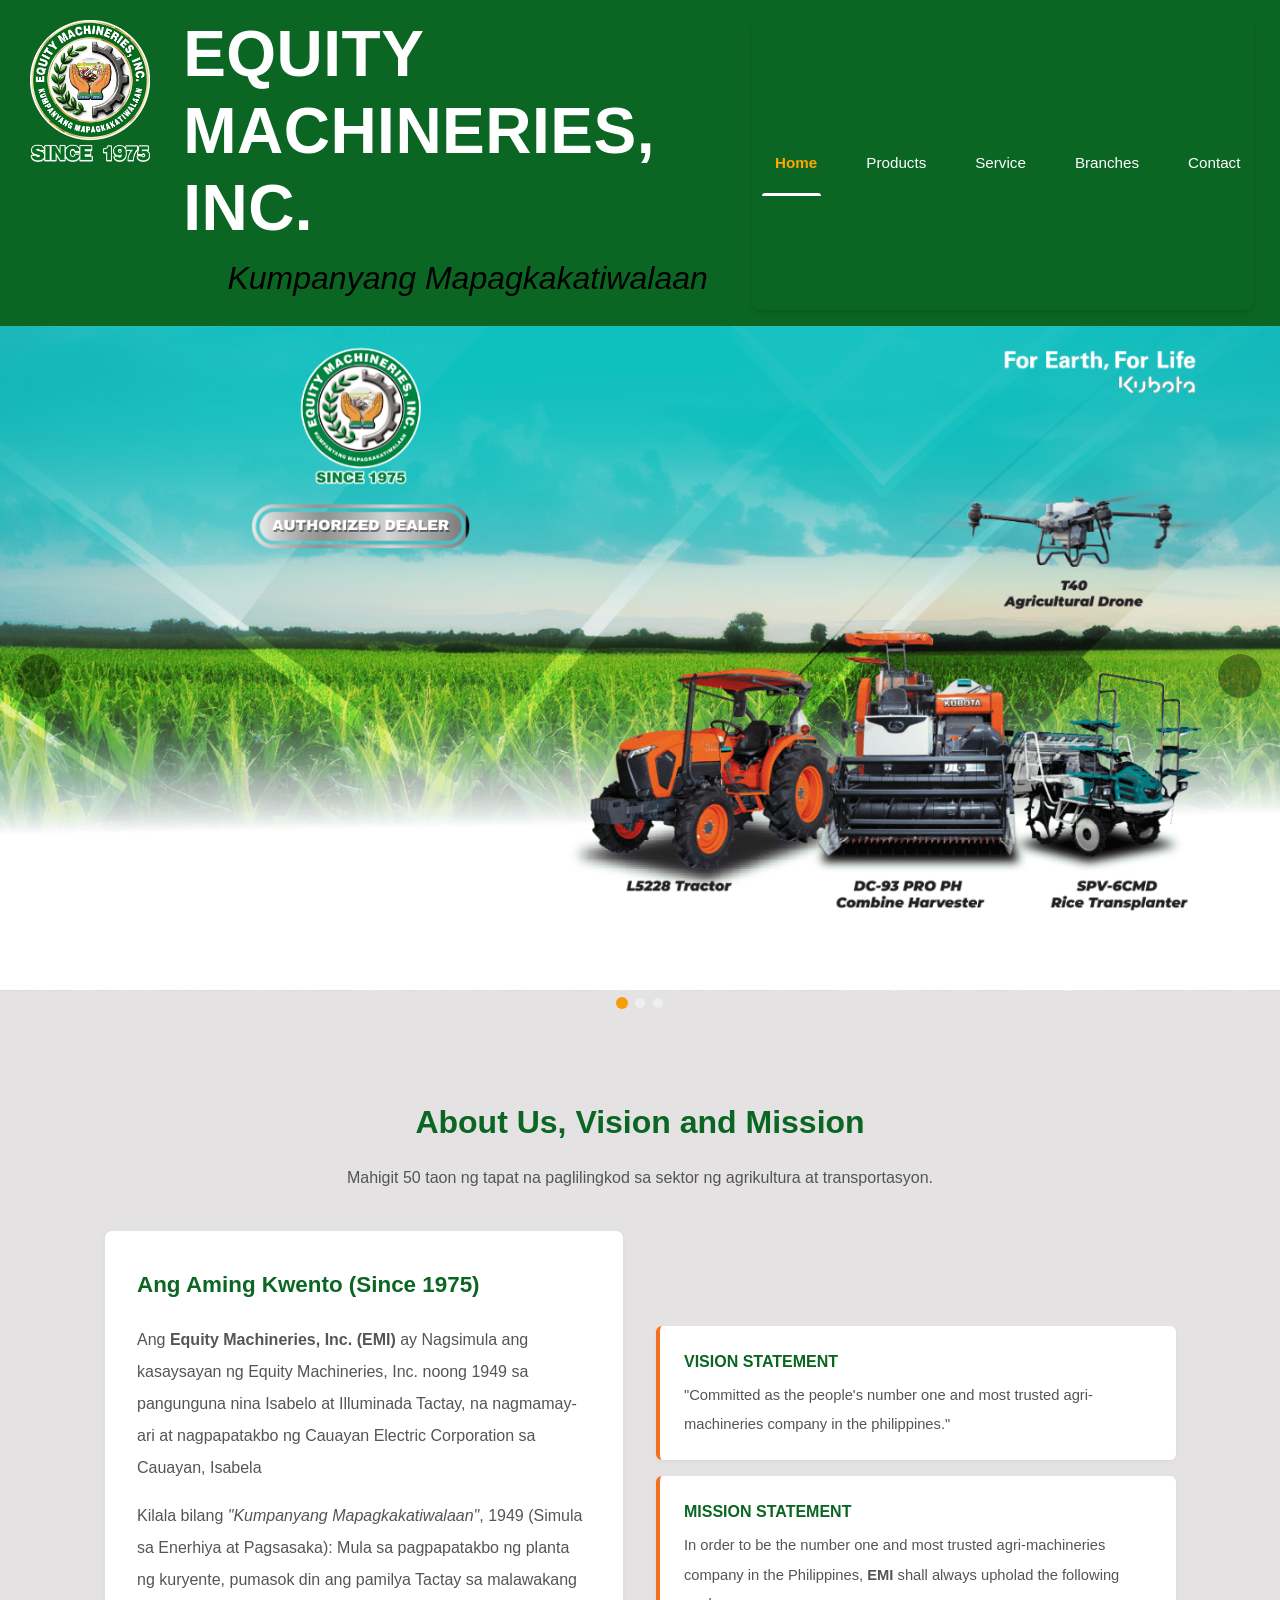
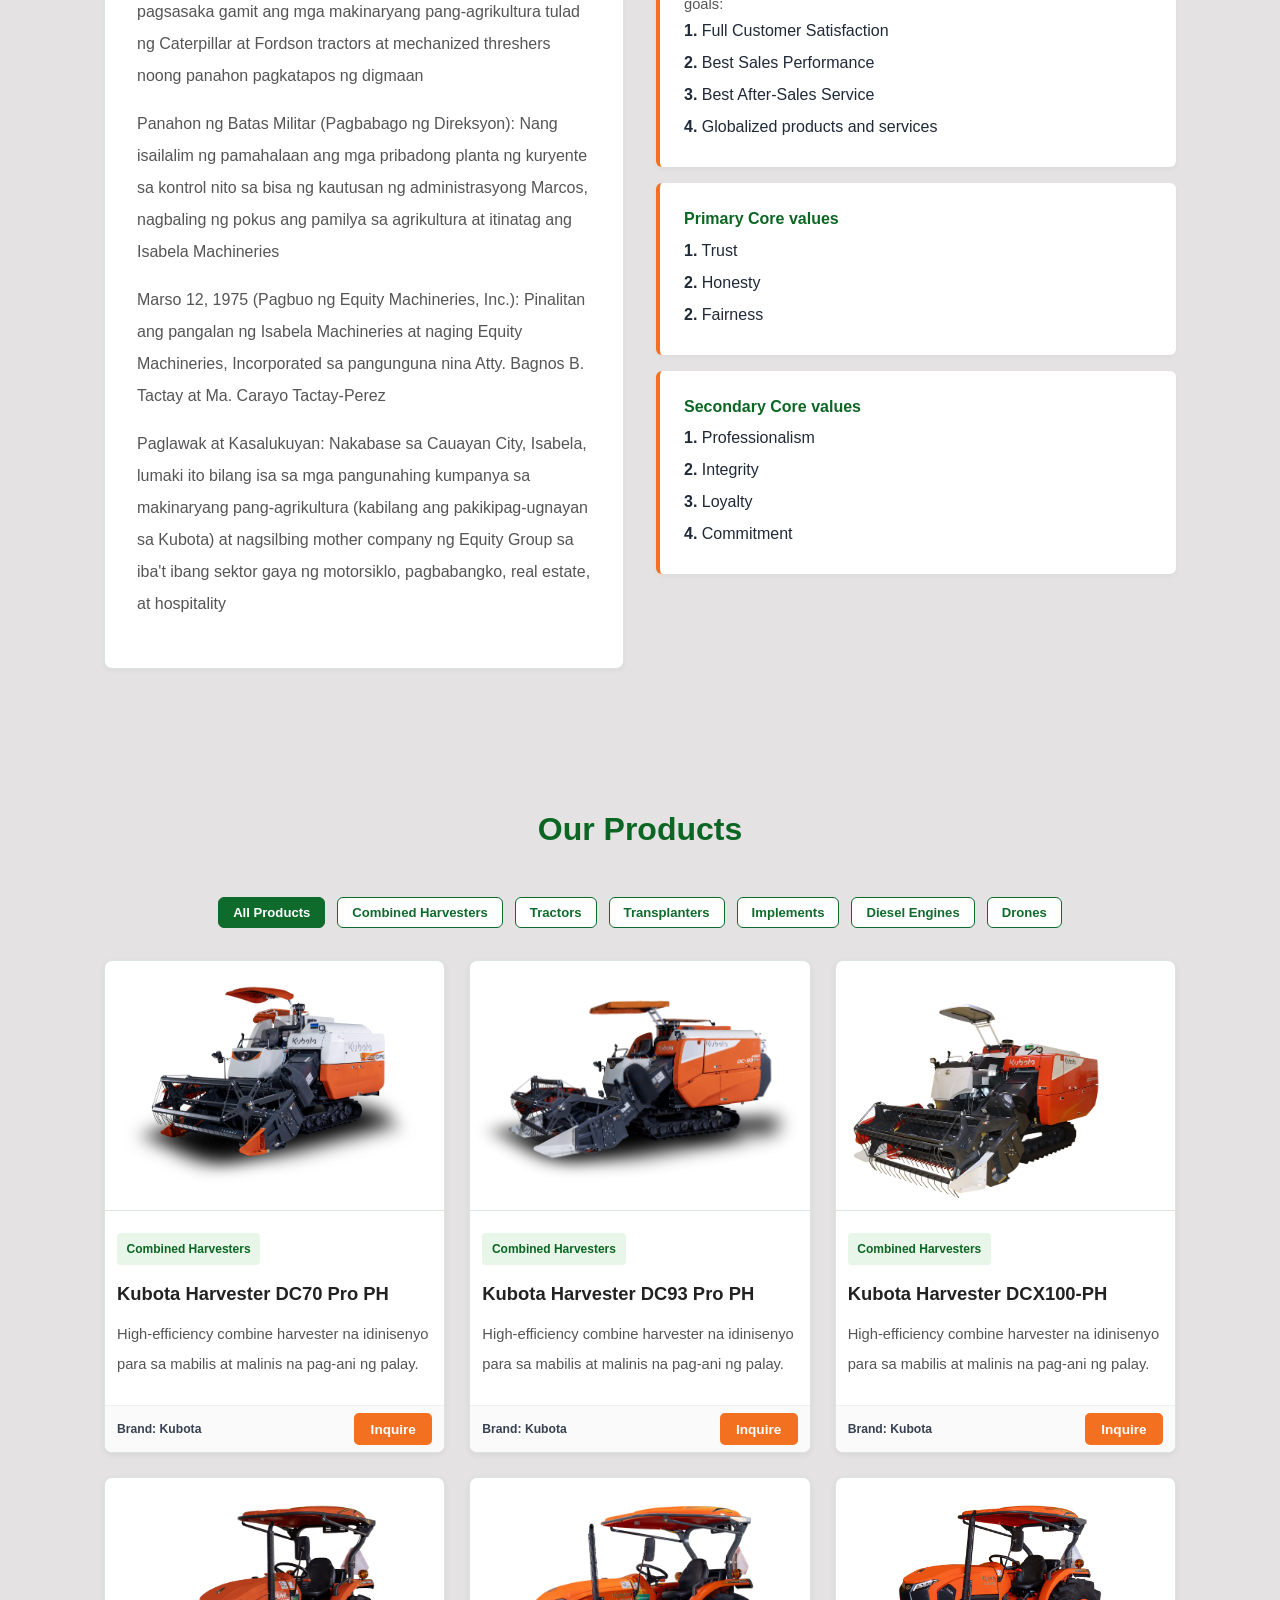
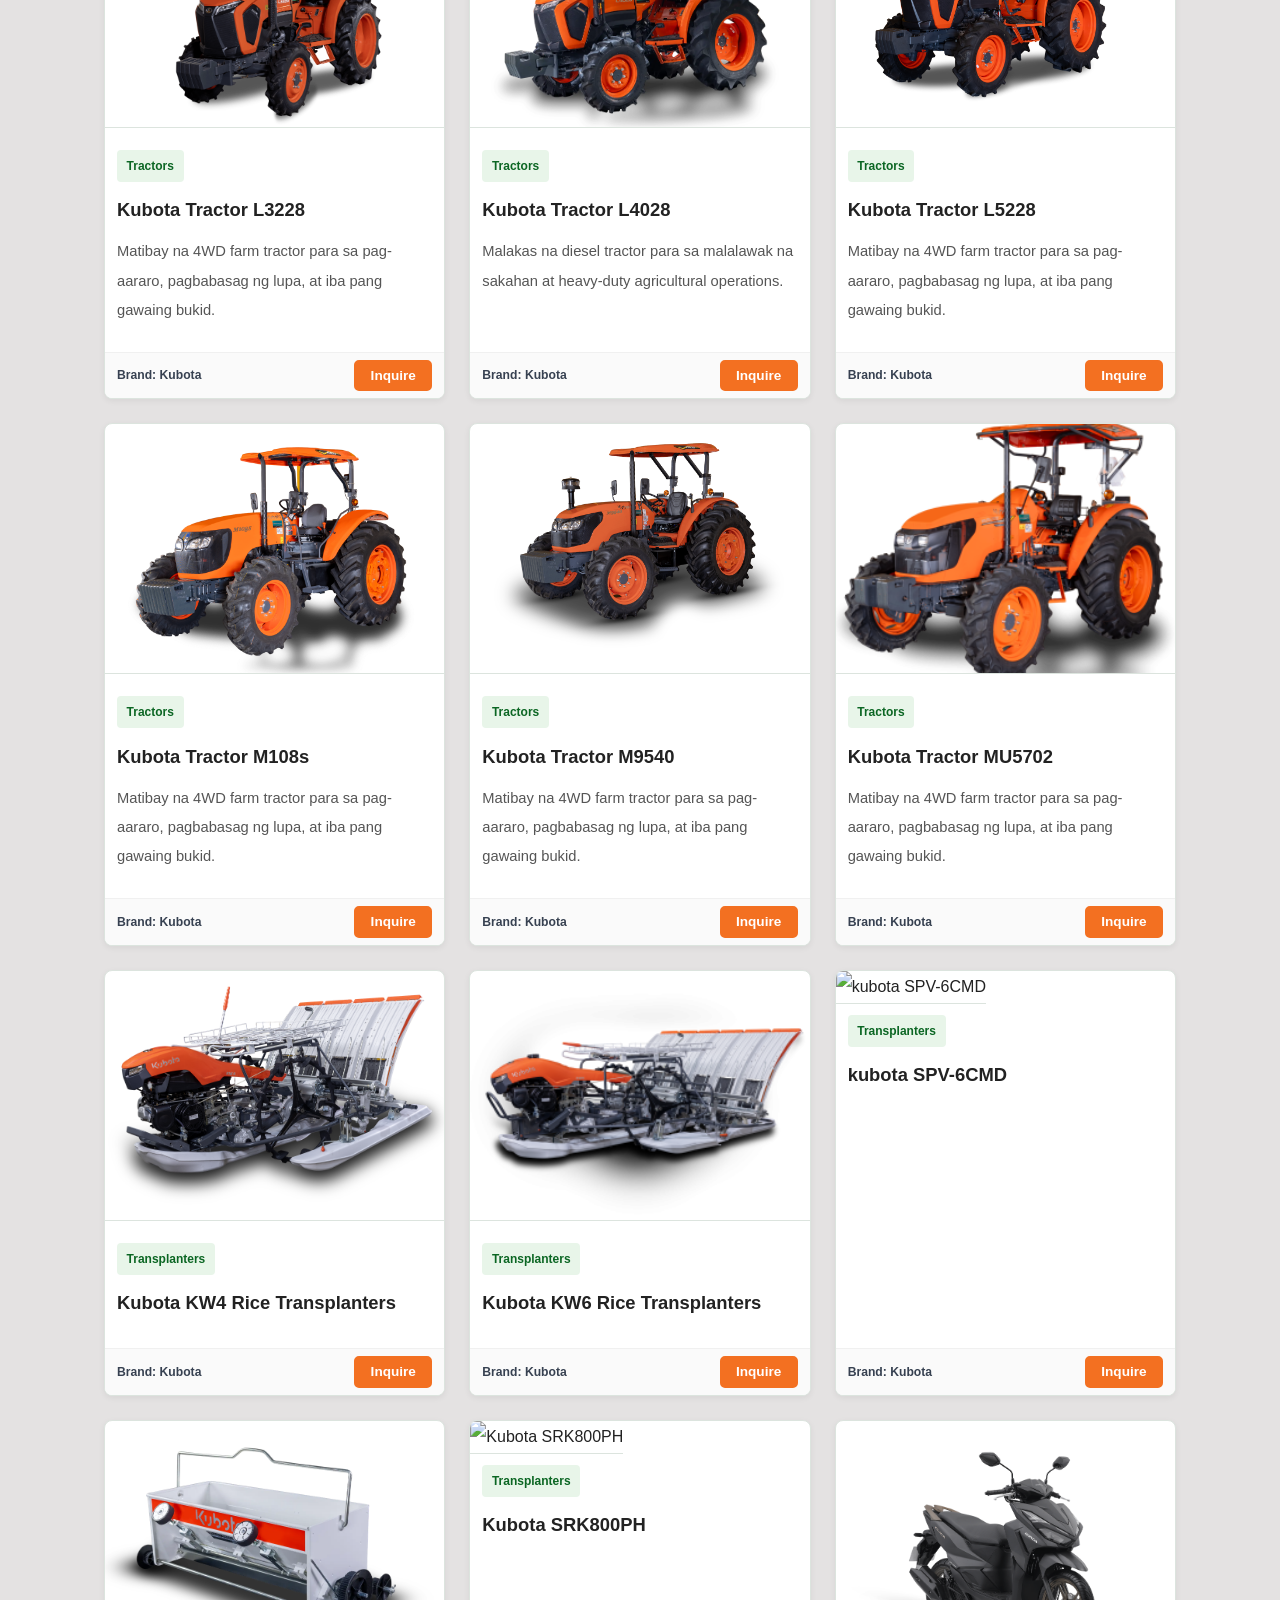
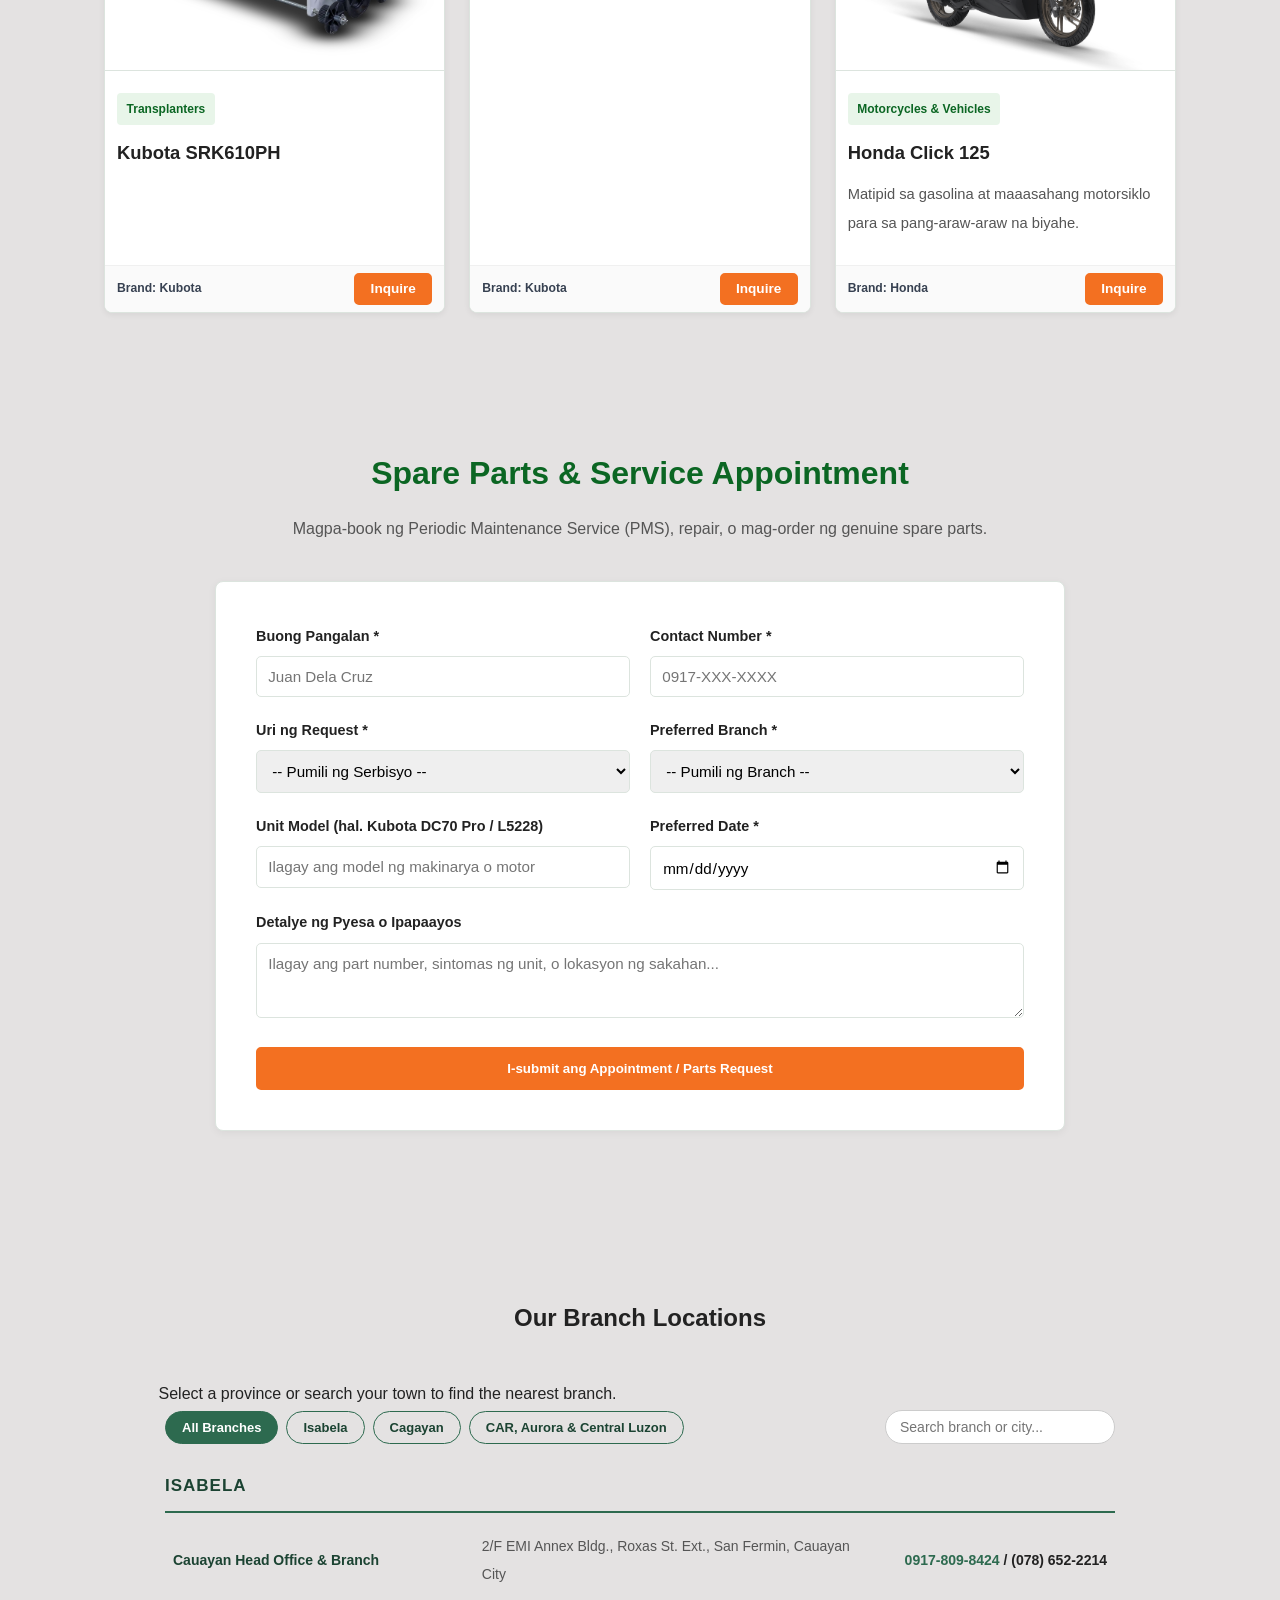
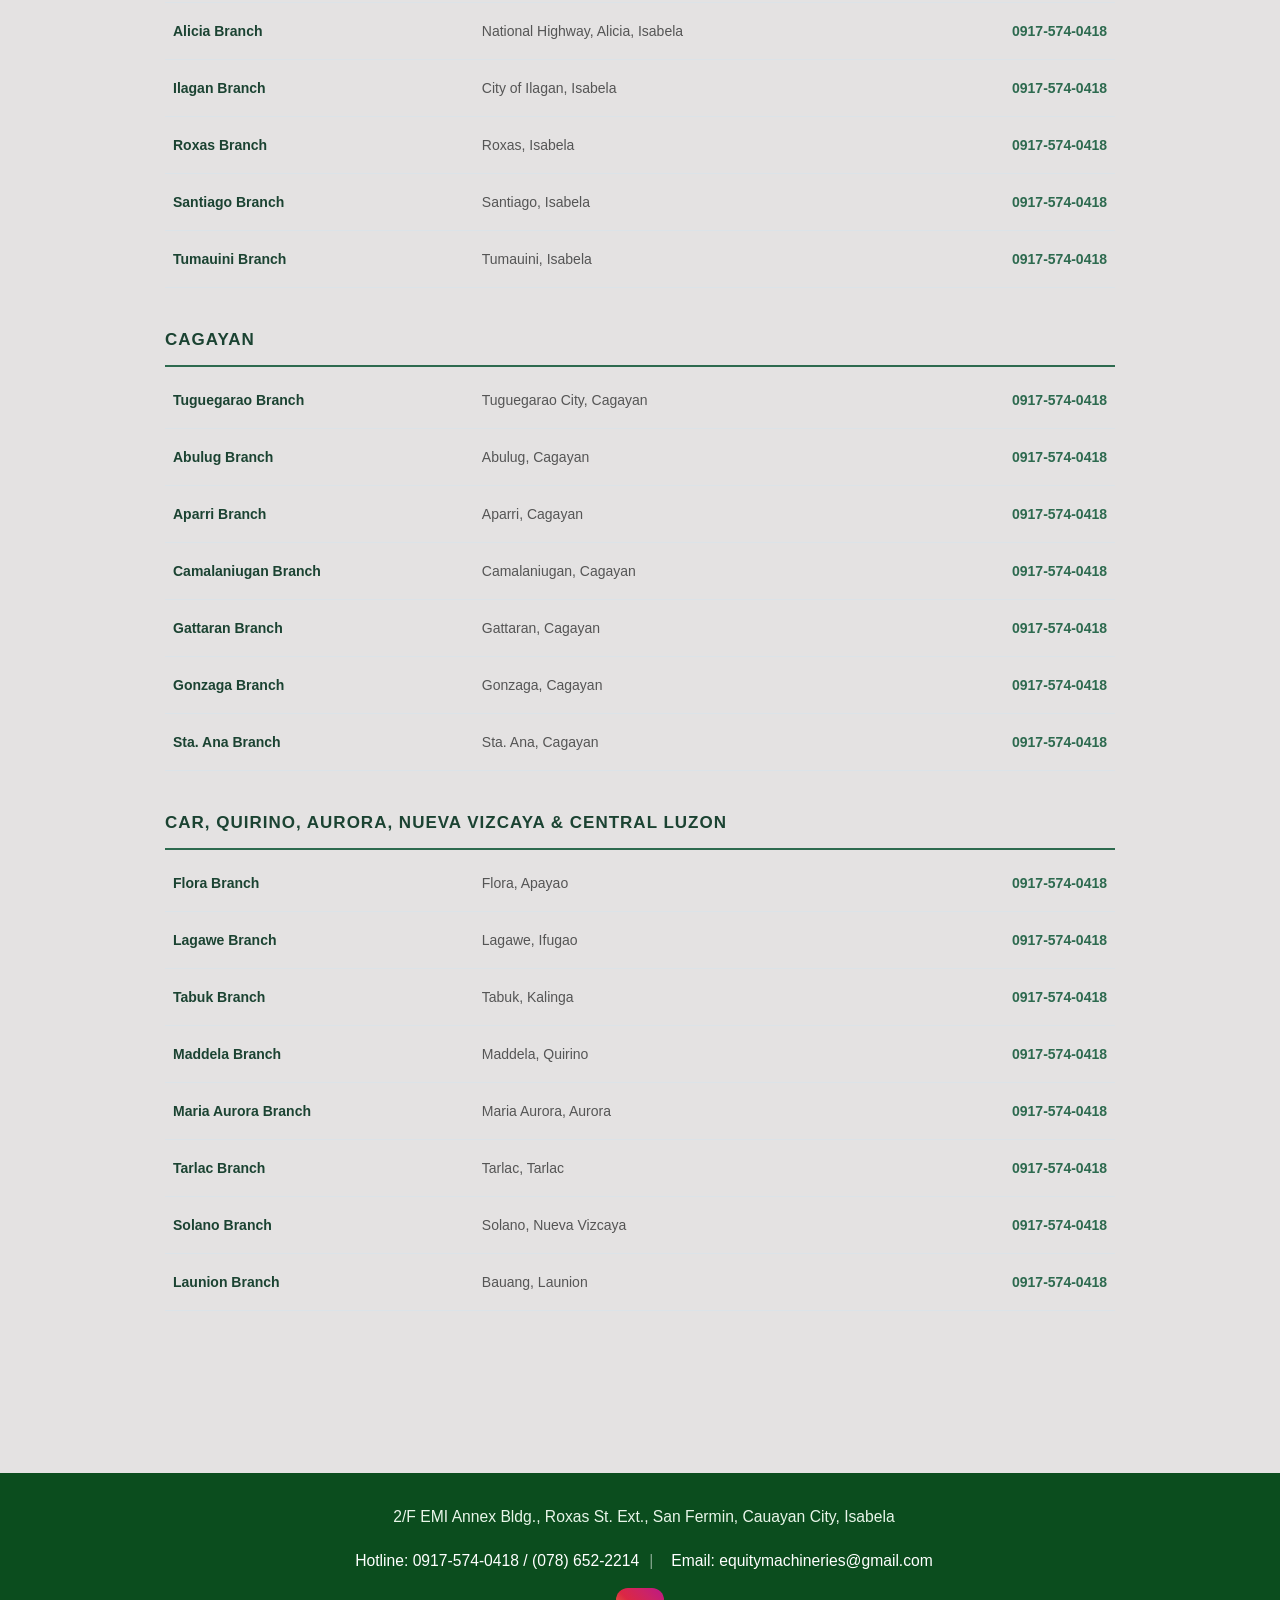
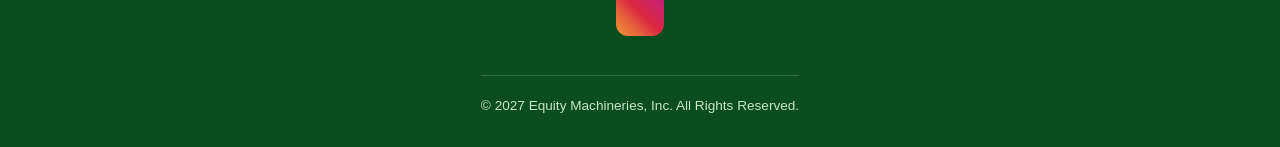
==== .github/workflows/index.html @ b14b009c "Add files via upload" ====
<!DOCTYPE html>
<html lang="en">
<head>
  <meta charset="UTF-8" />
  <meta name="viewport" content="width=device-width, initial-scale=1.0" />
  <title>Equity Machineries, Inc. | Kumpanyang Mapagkakatiwalaan</title>
  <link rel="stylesheet" href="style.css" />
  <script src="https://kit.fontawesome.com/a6f09e17e1.js" crossorigin="anonymous"></script>
</head>
<body>

  <!-- Header & Navigation -->
  <header>
    <div class="logo-container">
      <a href="#home" class="logo-link">
        <img src="emi_logo.png" alt="Equity machineries, Inc. Logo" class="header-logo" />
        <div class="logo-text">
        <h1>EQUITY MACHINERIES, INC.</h1>
      <em>Kumpanyang Mapagkakatiwalaan</em>
      </div>
      </a>
    </div>
   <nav class="floating-nav">
    <!-- Hamburger Button (Lalabas lang sa Mobile) -->
    <button class="mobile-menu-btn" id="mobileMenuBtn" aria-label="Menu">
      <i class="fa-solid fa-bars"></i>
    </button>

    <!-- Main Menu Links -->
    <ul class="nav-items" id="navItems">
      <li>
        <a href="#home" class="nav-item active">
          <i class="fa-solid fa-house"></i>
          <span>Home</span>
        </a>
      </li>

      <!-- Menu na may Dropdown Submenu -->
      <li class="has-dropdown">
        <a href="#products" class="nav-item">
          <i class="fa-solid fa-tractor"></i>
          <span>Products</span>
        </a>
      </li>

      <li>
        <a href="#service" class="nav-item">
          <i class="fa-solid fa-wrench"></i>
          <span>Service</span>
        </a>
      </li>

      <li>
        <a href="#branches" class="nav-item">
          <i class="fa-solid fa-location-dot"></i>
          <span>Branches</span>
        </a>
      </li>

      <li>
        <a href="#contact" class="nav-item">
          <i class="fa-solid fa-user"></i>
          <span>Contact</span>
        </a>
      </li>
    </ul>
  </nav>
  </header>

<div class="hero-slider" id="home">
  <!-- Mga Background Slides -->
  <div class="slides-container" id="slidesContainer">
    <div class="slide active" style="background-image: url('img/emiban2.png');"></div>
    <div class="slide" style="background-image: url('img/emi3ban.png');"></div>
    <div class="slide" style="background-image: url('img/emiban3.png');"></div>
  </div>

  <!-- Left & Right Slide Arrows -->
  <button class="slider-btn prev-btn" onclick="changeSlide(-1)" aria-label="Previous Slide">
    <i class="fa-solid fa-chevron-left"></i>
  </button>
  <button class="slider-btn next-btn" onclick="changeSlide(1)" aria-label="Next Slide">
    <i class="fa-solid fa-chevron-right"></i>
  </button>

  <!-- Dots Indicator sa Ilalim -->
  <div class="slider-dots" id="sliderDots"></div>
</div>


  <!-- About Us & History Section -->
  <section id="about" class="about-section">
    <div class="section-title">
      <h2>About Us, Vision and Mission</h2>
      <p>Mahigit 50 taon ng tapat na paglilingkod sa sektor ng agrikultura at transportasyon.</p>
    </div>

    <div class="about-grid">
      <div class="about-text">
        <h3>Ang Aming Kwento (Since 1975)</h3>
        <p>Ang <strong>Equity Machineries, Inc. (EMI)</strong> ay Nagsimula ang kasaysayan ng Equity Machineries, Inc. noong 1949 sa pangunguna nina Isabelo at Illuminada Tactay, na nagmamay-ari at nagpapatakbo ng Cauayan Electric Corporation sa Cauayan, Isabela</p>
        <p>Kilala bilang <em>"Kumpanyang Mapagkakatiwalaan"</em>, 1949 (Simula sa Enerhiya at Pagsasaka): Mula sa pagpapatakbo ng planta ng kuryente, pumasok din ang pamilya Tactay sa malawakang pagsasaka gamit ang mga makinaryang pang-agrikultura tulad ng Caterpillar at Fordson tractors at mechanized threshers noong panahon pagkatapos ng digmaan</p>
        <p>Panahon ng Batas Militar (Pagbabago ng Direksyon): Nang isailalim ng pamahalaan ang mga pribadong planta ng kuryente sa kontrol nito sa bisa ng kautusan ng administrasyong Marcos, nagbaling ng pokus ang pamilya sa agrikultura at itinatag ang Isabela Machineries</p>
        <p>Marso 12, 1975 (Pagbuo ng Equity Machineries, Inc.): Pinalitan ang pangalan ng Isabela Machineries at naging Equity Machineries, Incorporated sa pangunguna nina Atty. Bagnos B. Tactay at Ma. Carayo Tactay-Perez</p>
        <p>Paglawak at Kasalukuyan: Nakabase sa Cauayan City, Isabela, lumaki ito bilang isa sa mga pangunahing kumpanya sa makinaryang pang-agrikultura (kabilang ang pakikipag-ugnayan sa Kubota) at nagsilbing mother company ng Equity Group sa iba't ibang sektor gaya ng motorsiklo, pagbabangko, real estate, at hospitality</p>
      </div>

      <div class="vision-highlights">
        <div class="vision">
          <h4>VISION STATEMENT</h4>
          <p>"Committed as the people's number one and most trusted agri-machineries company in the philippines."</p>
        </div>
      <div class="mission-highlights">
          <div class="mission">
           <h4>MISSION STATEMENT</h4>
          <p>In order to be the number one and most trusted agri-machineries company in the Philippines, <strong>EMI</strong> shall always upholad the following goals:</p>
            <span><strong>1.</strong> Full Customer Satisfaction</span>
            <span><strong>2.</strong> Best Sales Performance</span>
            <span><strong>3.</strong> Best After-Sales Service</span>
            <span><strong>4.</strong> Globalized products and services</span>
          </div>
    </div>
      <div class="corevalues-highlights">
          <div class="corevalues">
             <h4>Primary Core values</h4>
             <span><strong>1.</strong> Trust</span>
             <span><strong>2.</strong> Honesty</span>
             <span><strong>2.</strong> Fairness</span>
        </div>
      <div class="corevalues-highlights">
          <div class="corevalues">
             <h4>Secondary Core values</h4>
             <span><strong>1.</strong> Professionalism</span>
             <span><strong>2.</strong> Integrity</span>
             <span><strong>3.</strong> Loyalty</span>
             <span><strong>4.</strong> Commitment</span>
        </div>
    </div>
  </section>

    <!-- Products Section -->
  <section id="products">
    <div class="section-title">
      <h2>Our Products</h2>
    </div>

    <!-- Product Specs Pop-up Container -->
<div id="specsModal" class="specs-modal" onclick="if(event.target === this) closeSpecsModal()">
  <div class="specs-modal-content">
    <span class="close-specs-btn" onclick="closeSpecsModal()">&times;</span>
    <img id="specsModalImg" src="" alt="Product Image">
    <h3 id="specsModalTitle"></h3>
    <div class="specs-list-box">
      <strong>📋 Unit Specifications:</strong>
      <ul id="specsModalList"></ul>
    </div>
    <button type="button" class="inquire-from-specs-btn" id="specsInquireBtn">Inquire About This Unit</button>
  </div>
</div>


    <!-- Separate Product Categories -->
    <div class="filter-bar">
      <button class="filter-btn active" onclick="filterProducts('all', this)">All Products</button>
      <button class="filter-btn" onclick="filterProducts('Combined Harvesters', this)">Combined Harvesters</button>
      <button class="filter-btn" onclick="filterProducts('Tractors', this)">Tractors</button>
      <button class="filter-btn" onclick="filterProducts('Transplanters', this)">Transplanters</button>
      <button class="filter-btn" onclick="filterProducts('Implements', this)">Implements</button>
      <button class="filter-btn" onclick="filterProducts('Diesel Engines', this)">Diesel Engines</button>
      <button class="filter-btn" onclick="filterProducts('Drones', this)">Drones</button>
    </div>

    <!-- Dito lalabas ang mga pure product pictures -->
    <div class="product-gallery" id="productGrid"></div>
  </section>

  <!-- Specs Modal (Lalabas kapag pinindot ang picture) -->
  <div class="modal" id="productModal" onclick="outsideClick(event)">
    <div class="modal-content product-modal-box">
      <span class="close-btn" onclick="closeModal()">&times;</span>

      <hr class="modal-divider" />

      <h4 style="color: var(--primary-green); margin-bottom: 0.75rem;">Mag-Inquire Tungkol sa Unit na Ito</h4>
      <form onsubmit="submitInquiry(event)">
        <div class="form-row">
          <div class="form-group">
            <label>Buong Pangalan</label>
            <input type="text" required placeholder="Juan Dela Cruz" />
          </div>
          <div class="form-group">
            <label>Contact Number</label>
            <input type="tel" required placeholder="0917-XXX-XXXX" />
          </div>
        </div>
        <div class="form-group">
          <label>Preferred Branch / Mensahe</label>
          <textarea rows="2" required placeholder="Ilagay ang inyong lokasyon o katanungan..."></textarea>
        </div>
        <button type="submit" class="btn btn-full">Ipadala ang Inquiry</button>
      </form>
    </div>
  </div>



  <!-- Spare Parts & Service Booking Section -->
  <section id="service" class="service-section">
    <div class="section-title">
      <h2>Spare Parts & Service Appointment</h2>
      <p>Magpa-book ng Periodic Maintenance Service (PMS), repair, o mag-order ng genuine spare parts.</p>
    </div>

    <div class="service-container">
      <form onsubmit="submitServiceBooking(event)" class="service-form">
        <div class="form-row">
          <div class="form-group">
            <label>Buong Pangalan *</label>
            <input type="text" required placeholder="Juan Dela Cruz" />
          </div>
          <div class="form-group">
            <label>Contact Number *</label>
            <input type="tel" required placeholder="0917-XXX-XXXX" />
          </div>
        </div>

        <div class="form-row">
          <div class="form-group">
            <label>Uri ng Request *</label>
            <select required>
              <option value="">-- Pumili ng Serbisyo --</option>
              <option value="PMS">Periodic Maintenance Service (PMS)</option>
              <option value="Repair">Unit Repair / Field Service</option>
              <option value="Spare Parts">Genuine Spare Parts Inquiry</option>
            </select>
          </div>
          <div class="form-group">
            <label>Preferred Branch *</label>
            <select id="branchSelect" required>
              <option value="">-- Pumili ng Branch --</option>
              <option value="Cauayan Branch">Cauayan Branch</option>
              <option value="Alicia Branch">Alicia Branch</option>
              <option value="Santiago Branch">Santiago Branch</option>
              <option value="Maddela Branch">Madella Branch</option>
              <option value="Ma. Aurora Branch"> Ma. Aurora Branch</option>
              <option value="Solano Branch">Solano Branch</option>
              <option value="Tarlac branch">Tarlac Branch</option>
              <option value="La Uninon Branch"> Launion Branch</option>
              <option value="Ilagan Branch">Ilagan Branch</option>
              <option value="Roxas Branch">Roxas Branch</option>
              <option value="Lagawe Branch">Lagawe Branch</option>
              <option value="Alfonsolista branch">Alfonso Lista Branch</option>
              <option value="Tabuk Branch"> Tabuk Branch</option>
              <option value="Tumauini Branch">Tumauini Branch</option>
              <option value="Tuguegarao Branch"> Tuguegarao Branch</option>
              <option value="Gattaran Branch">Gattaran Branch</option>
              <option value="Camalaniugan Branch">Camalaniugan Branch</option>
              <option value="Aparri Branch">Aparri Branch</option>
              <option value="Abulug Branch">Abulug Branch</option>
              <option value="Flora Branch">flora Branch</option>
              <option value="Gonzaga Branch"> Gonzaga Branch</option>
              <option value="Sta. Ana Branch">Sta. Ana Branch</option>
            </select>
          </div>
        </div>

        <div class="form-row">
          <div class="form-group">
            <label>Unit Model (hal. Kubota DC70 Pro / L5228)</label>
            <input type="text" required placeholder="Ilagay ang model ng makinarya o motor" />
          </div>
          <div class="form-group">
            <label>Preferred Date *</label>
            <input type="date" required />
          </div>
        </div>

        <div class="form-group">
          <label>Detalye ng Pyesa o Ipapaayos</label>
          <textarea rows="3" placeholder="Ilagay ang part number, sintomas ng unit, o lokasyon ng sakahan..."></textarea>
        </div>

        <button type="submit" class="btn btn-full">I-submit ang Appointment / Parts Request</button>
      </form>
    </div>
  </section>

  <!-- Branches Section -->
<div class="branch-section">
  <!-- Search & Province Filter Controls -->
 <section id="branches" class="container">
  <h2 class="section-title">Our Branch Locations</h2>
  <p class="section-subtitle">Select a province or search your town to find the nearest branch.</p>

  <!-- Filter Tabs & Search Box -->
  <div class="branch-controls">
    <div class="filter-tabs">
      <button type="button" class="tab-btn active" onclick="filterBranches('all', this)">All Branches</button>
      <button type="button" class="tab-btn" onclick="filterBranches('isabela', this)">Isabela</button>
      <button type="button" class="tab-btn" onclick="filterBranches('cagayan', this)">Cagayan</button>
      <button type="button" class="tab-btn" onclick="filterBranches('others', this)">CAR, Aurora & Central Luzon</button>
    </div>
    <input type="text" id="branchSearchInput" class="branch-search" placeholder="Search branch or city..." onkeyup="searchBranches()">
  </div>

  <!-- Clean Directory List (No Boxes) -->
  <div class="directory-wrapper" id="branchDirectory">
    
    <!-- ISABELA -->
    <div class="province-group" data-province="isabela">
      <h3 class="province-header">Isabela</h3>
      <div class="branch-row">
        <div class="branch-name"><strong>Cauayan Head Office & Branch</strong></div>
        <div class="branch-addr">2/F EMI Annex Bldg., Roxas St. Ext., San Fermin, Cauayan City</div>
        <div class="branch-tel"><a href="tel:09178098424">0917-809-8424</a> / (078) 652-2214</div>
      </div>
      <div class="branch-row">
        <div class="branch-name"><strong>Alicia Branch</strong></div>
        <div class="branch-addr">National Highway, Alicia, Isabela</div>
        <div class="branch-tel"><a href="tel:09175740418">0917-574-0418</a></div>
      </div>
      <div class="branch-row">
        <div class="branch-name"><strong>Ilagan Branch</strong></div>
        <div class="branch-addr">City of Ilagan, Isabela</div>
        <div class="branch-tel"><a href="tel:09175740418">0917-574-0418</a></div>
      </div>
      <div class="branch-row">
        <div class="branch-name"><strong>Roxas Branch</strong></div>
        <div class="branch-addr">Roxas, Isabela</div>
        <div class="branch-tel"><a href="tel:09175740418">0917-574-0418</a></div>
      </div>
      <div class="branch-row">
        <div class="branch-name"><strong>Santiago Branch</strong></div>
        <div class="branch-addr">Santiago, Isabela</div>
        <div class="branch-tel"><a href="tel:09175740418">0917-574-0418</a></div>
      </div>
      <div class="branch-row">
        <div class="branch-name"><strong>Tumauini Branch</strong></div>
        <div class="branch-addr">Tumauini, Isabela</div>
        <div class="branch-tel"><a href="tel:09175740418">0917-574-0418</a></div>
      </div>
    </div>

    <!-- CAGAYAN -->
    <div class="province-group" data-province="cagayan">
      <h3 class="province-header">Cagayan</h3>
      <div class="branch-row">
        <div class="branch-name"><strong>Tuguegarao Branch</strong></div>
        <div class="branch-addr">Tuguegarao City, Cagayan</div>
        <div class="branch-tel"><a href="tel:09175740418">0917-574-0418</a></div>
      </div>
      <div class="branch-row">
        <div class="branch-name"><strong>Abulug Branch</strong></div>
        <div class="branch-addr">Abulug, Cagayan</div>
        <div class="branch-tel"><a href="tel:09175740418">0917-574-0418</a></div>
      </div>
      <div class="branch-row">
        <div class="branch-name"><strong>Aparri Branch</strong></div>
        <div class="branch-addr">Aparri, Cagayan</div>
        <div class="branch-tel"><a href="tel:09175740418">0917-574-0418</a></div>
      </div>
      <div class="branch-row">
        <div class="branch-name"><strong>Camalaniugan Branch</strong></div>
        <div class="branch-addr">Camalaniugan, Cagayan</div>
        <div class="branch-tel"><a href="tel:09175740418">0917-574-0418</a></div>
      </div>
      <div class="branch-row">
        <div class="branch-name"><strong>Gattaran Branch</strong></div>
        <div class="branch-addr">Gattaran, Cagayan</div>
        <div class="branch-tel"><a href="tel:09175740418">0917-574-0418</a></div>
      </div>
      <div class="branch-row">
        <div class="branch-name"><strong>Gonzaga Branch</strong></div>
        <div class="branch-addr">Gonzaga, Cagayan</div>
        <div class="branch-tel"><a href="tel:09175740418">0917-574-0418</a></div>
      </div>
        <div class="branch-row">
        <div class="branch-name"><strong>Sta. Ana Branch</strong></div>
        <div class="branch-addr">Sta. Ana, Cagayan</div>
        <div class="branch-tel"><a href="tel:09175740418">0917-574-0418</a></div>
      </div>
    </div>

    <!-- OTHER PROVINCES -->
    <div class="province-group" data-province="others">
      <h3 class="province-header">CAR, Quirino, Aurora, Nueva Vizcaya & Central Luzon</h3>
      <div class="branch-row">
        <div class="branch-name"><strong>Flora Branch</strong></div>
        <div class="branch-addr">Flora, Apayao</div>
        <div class="branch-tel"><a href="tel:09175740418">0917-574-0418</a></div>
      </div>
      <div class="branch-row">
        <div class="branch-name"><strong>Lagawe Branch</strong></div>
        <div class="branch-addr">Lagawe, Ifugao</div>
        <div class="branch-tel"><a href="tel:09175740418">0917-574-0418</a></div>
      </div>
      <div class="branch-row">
        <div class="branch-name"><strong>Tabuk Branch</strong></div>
        <div class="branch-addr">Tabuk, Kalinga</div>
        <div class="branch-tel"><a href="tel:09175740418">0917-574-0418</a></div>
      </div>
      <div class="branch-row">
        <div class="branch-name"><strong>Maddela Branch</strong></div>
        <div class="branch-addr">Maddela, Quirino</div>
        <div class="branch-tel"><a href="tel:09175740418">0917-574-0418</a></div>
      </div>
      <div class="branch-row">
        <div class="branch-name"><strong>Maria Aurora Branch</strong></div>
        <div class="branch-addr">Maria Aurora, Aurora</div>
        <div class="branch-tel"><a href="tel:09175740418">0917-574-0418</a></div>
      </div>
      <div class="branch-row">
        <div class="branch-name"><strong>Tarlac Branch</strong></div>
        <div class="branch-addr">Tarlac, Tarlac</div>
        <div class="branch-tel"><a href="tel:09175740418">0917-574-0418</a></div>
      </div>
        <div class="branch-row">
        <div class="branch-name"><strong>Solano Branch</strong></div>
        <div class="branch-addr">Solano, Nueva Vizcaya</div>
        <div class="branch-tel"><a href="tel:09175740418">0917-574-0418</a></div>
      </div>
        <div class="branch-row">
        <div class="branch-name"><strong>Launion Branch</strong></div>
        <div class="branch-addr">Bauang, Launion</div>
        <div class="branch-tel"><a href="tel:09175740418">0917-574-0418</a></div>
      </div>
    </div>

  </div>
</section>


  <!-- Compact Branch Grid -->
  <div class="branch-grid" id="branchGrid">
    <div class="branch-card" data-province="Isabela">
      <div class="card-body">
        <span class="province-badge">Isabela</span>
        <h3>Cauayan Head Office & Branch</h3>
        <p class="address"><i class="fa-solid fa-location-dot"></i> 2/F EMI Annex Bldg., Roxas St. Ext., San Fermin, Cauayan City</p>
      </div>
      <div class="card-footer">
        <i class="fa-solid fa-phone"></i> 0917-809-8424 / (078) 652-2214
      </div>
    </div>

    <div class="branch-card" data-province="Isabela">
      <div class="card-body">
        <span class="province-badge">Isabela</span>
        <h3>Alicia Branch</h3>
        <p class="address"><i class="fa-solid fa-location-dot"></i> National Highway, Alicia, Isabela</p>
      </div>
      <div class="card-footer">
        <i class="fa-solid fa-phone"></i> 0917-574-0418
      </div>
    </div>

    <div class="branch-card" data-province="Cagayan">
      <div class="card-body">
        <span class="province-badge">Cagayan</span>
        <h3>Tuguegarao Branch</h3>
        <p class="address"><i class="fa-solid fa-location-dot"></i> Tuguegarao City, Cagayan</p>
      </div>
      <div class="card-footer">
        <i class="fa-solid fa-phone"></i> 0917-574-0418
      </div>
    </div>

    <div class="branch-card" data-province="Cagayan">
      <div class="card-body">
        <span class="province-badge">Cagayan</span>
        <h3>Aparri Branch</h3>
        <p class="address"><i class="fa-solid fa-location-dot"></i> Aparri, Cagayan</p>
      </div>
      <div class="card-footer">
        <i class="fa-duotone fa-thin fa-phone"></i> 0917-574-0418
      </div>
    </div>
  </div>
  </section>

  <!-- Lalabas lang kung walang tugma sa search -->
  <p id="noResults" class="no-results" style="display: none;">Walang nahanap na branch.</p>
</div>

<footer class="contact-footer" id="contact">
  <div class="footer-content">
    
    <!-- Address na may Location Icon -->
    <p class="footer-address">
      <i class="fa-solid fa-location-dot"></i>
      <span>2/F EMI Annex Bldg., Roxas St. Ext., San Fermin, Cauayan City, Isabela</span>
    </p>

    <!-- Hotline at Email na may Icons -->
    <div class="footer-contact-row">
      <span class="contact-item" onclick="copyContact('0917-574-0418', this)" title="Click to copy number">
        <i class="fa-solid fa-phone"></i>
        <span>Hotline: <a href="tel:09175740418">0917-574-0418</a> / <a href="tel:0786522214">(078) 652-2214</a></span>
      </span>

      <span class="divider">|</span>

      <span class="contact-item" onclick="copyContact('equitymachineries@gmail.com', this)" title="Click to copy email">
        <i class="fa-solid fa-envelope"></i>
        <span>Email: <a href="mailto:equitymachineries@gmail.com">equitymachineries@gmail.com</a></span>
      </span>
    </div>

    <!-- Social Media Links -->
<div class="social-links">
      <a href="https://www.facebook.com/equitymachineriesinc/" target="_blank" rel="noopener noreferrer" aria-label="Facebook">
        <i class="fa-brands fa-facebook fa-3x"></i>
      </a>
      <a href="https://www.youtube.com/@equitymachineriesincsince1975" target="_blank" rel="noopener noreferrer" aria-label="YouTube">
        <i class="fa-brands fa-youtube fa-3x"></i>
      </a>
      </a>
      <a href="https://www.instagram.com/equity_machineries_inc/" target="_blank" rel="noopener noreferrer" aria-label="TikTok">
        <i class="fa-brands fa-instagram fa-3x"></i>
  </a>
</div>

    <p class="copyright">&copy; 2027 Equity Machineries, Inc. All Rights Reserved.</p>
  </footer>

  <!-- Inquiry Modal -->
  <div class="modal" id="inquiryModal">
    <div class="modal-content">
      <span class="close-btn" onclick="closeModal()">&times;</span>
      <h3 class="modal-title">Product Inquiry</h3>
      <p id="selectedProductText" class="modal-subtitle"></p>
      <form onsubmit="submitInquiry(event)">
        <div class="form-group">
          <label>Buong Pangalan</label>
          <input type="text" required placeholder="Juan Dela Cruz" />
        </div>
        <div class="form-group">
          <label>Contact Number</label>
          <input type="tel" required placeholder="0917-XXX-XXXX" />
        </div>
        <div class="form-group">
          <label>Preferred Branch / Mensahe</label>
          <textarea rows="3" required placeholder="Ilagay ang inyong lokasyon o katanungan..."></textarea>
        </div>
        <button type="submit" class="btn btn-full">Ipadala ang Inquiry</button>
      </form>
    </div>
  </div>

  <script src="script.js"></script>
</body>
</html>
---- .github/workflows/style.css ----
:root {
  --primary-green: #0b6623;
  --dark-green: #074417;
  --accent-orange: #f37021;
  --light-bg: #f4f7f5;
  --white: #ffffff;
  --text-dark: #222222;
  --text-muted: #555555;
  --border-color: #dce4de;
}

* {
  box-sizing: border-box;
  margin: 0;
  padding: 6;
  font-family: 'Segoe UI', Tahoma, Geneva, Verdana, sans-serif;
}


html {
  scroll-behavior: smooth;
}

/* Sticky Wrapper sa Pinakataas */
.floating-nav-wrapper {
  position: sticky;
  top: 10px;
  z-index: 1000;
  padding: 0 10px;
  font-family: 'Segoe UI', Tahoma, Geneva, Verdana, sans-serif;
}

/* Ang Floating White Navigation Bar */
.floating-nav {
  max-width: 920px;
  margin: 0 auto;
  background-color: var(--primary-green);
  border-radius: 10px;
  box-shadow: 0 3px 5px rgba(0, 0, 0, 0.12);
  padding: 0 10px;
  display: flex;
  align-items: center;
  justify-content: center;
}

.nav-items {
  list-style: none;
  margin: 0;
  padding: 0;
  display: flex;
  align-items: center;
  gap: 32px;
}

.nav-items > li {
  position: relative;
}

/* Bawat Menu Link na may Icon */
.nav-item {
  position: relative;
  display: flex;
  align-items: center;
  gap: 9px;
  padding: 18px 4px;
  text-decoration: none;
  color: #ffffff;
  font-size: 0.95rem;
  font-weight: 500;
  transition: color 0.2s ease;
}

.nav-item i {
  font-size: 1rem;
  color: #ffffff;
  transition: color 0.2s ease;
}

.nav-item .arrow-icon {
  font-size: 0.72rem;
  margin-left: 2px;
  transition: transform 0.2s ease;
}

/* Hover at Active State (Gaya ng "Home" sa litrato) */
.nav-item:hover,
.nav-item.active {
  color: #ffa500; /* Puwedeng palitan ng #3b5bfd kung mas gusto mo ang blue sa litrato */
  font-weight: 600;
}

.nav-item:hover i,
.nav-item.active i {
  color: #ffa500;
}

/* Ang Makapal na Guhit sa Ilalim ng Active Menu */
.nav-item::after {
  content: '';
  position: absolute;
  bottom: 0;
  left: 0;
  width: 0;
  height: 3.5px;
  background-color: #ffffff;
  border-radius: 3px 3px 0 0;
  transition: width 0.25s ease;
}

.nav-item:hover::after,
.nav-item.active::after {
  width: 100%;
}

/* Mobile Circular Hamburger Button (Gaya ng nasa kaliwa sa litrato) */
.mobile-menu-btn {
  display: none;
  width: 44px;
  height: 44px;
  border-radius: 50%;
  background-color: #808080;
  border: none;
  box-shadow: 0 4px 12px rgba(0, 0, 0, 0.15);
  color: #0e6b2b;
  font-size: 1.2rem;
  cursor: pointer;
  align-items: center;
  justify-content: center;
}

/* Mobile Responsive Layout */
@media (max-width: 768px) {
  .floating-nav {
    background: transparent;
    box-shadow: none;
    justify-content: flex-start;
    padding: 0;
  }

  .mobile-menu-btn {
    display: flex;
  }

  .nav-items {
    position: absolute;
    top: 56px;
    left: 16px;
    width: 240px;
    background-color: #808080;
    border-radius: 10px;
    box-shadow: 0 10px 25px rgba(0, 0, 0, 0.15);
    flex-direction: column;
    align-items: stretch;
    gap: 0;
    padding: 8px 0;
    display: none;
  }

  .nav-items.show {
    display: flex;
  }

  .nav-item {
    padding: 13px 18px;
  }

  .nav-item::after {
    display: none; /* Itago ang bottom bar sa vertical mobile menu */
  }

  .nav-item.active {
    background-color: #f0fdf4;
  }

  .dropdown-menu {
    position: static;
    box-shadow: none;
    background-color: #f9fafb;
    opacity: 1;
    visibility: visible;
    transform: none;
    display: none;
    padding-left: 16px;
  }

  .has-dropdown.open .dropdown-menu {
    display: block;
  }
}

section {
  padding: 1rem 5%;
  max-width: 1200px;
  margin: auto;
}

body {
  background-color: #e4e2e2;
  color: var(--text-dark);
  line-height: 2.0;
}

/* Navigation Bar */
header {
  background-color: var(--primary-green);
  color: var(--white);
  padding: 1rem 2%;
  top: 0;
  left:0;
  z-index: 1000;
  display: flex;
  justify-content: space-between;
  align-items: justify;
  box-shadow: 0 2px 8px rgba(0, 0, 0, 0.15);
}

/* Logo with Image */

.logo-link {
  display: flex;
  gap: 1.85rem;
  text-decoration: none;
  color: var(--white);
}

.header-logo {
  height: 150px;
  width: auto;
  background-color: var(--primary-green);
  padding: 4px;
  border-radius: 6px;
  object-fit: contain;
}

.logo-text h1 {
  font-size: 4rem;
  letter-spacing: 0.5px;
  line-height: 1.2;
  text-align: centers
}

.logo-text em{
  font-size: 2rem;
  color: black;
  display: block;
  text-align: center;
}

nav {
  display: flex;
  flex-wrap: wrap;
  gap: 1.25rem;
}

nav a {
  color: var(--white);
  text-decoration: none;
  font-weight: 500;
  font-size: 1.5rem 2%;
  transition: color 0.3s;
}

nav a:hover {
  color: var(--accent-orange);
}

/* Hero Section */
.hero-slider {
  position: relative;
  width: 100%;
  height: 700px; /* Taas ng slider, puwedeng i-adjust */
  overflow: hidden;
  display: flex;
  align-items: center;
  justify-content: center;
  font-family: 'Segoe UI', Tahoma, Geneva, Verdana, sans-serif;
}


/* Container na gumagalaw pakaliwa at pakanan */
.slides-container {
  position: absolute;
  top: 0;
  left: 0;
  width: 100%;
  height: 95%;
  display: flex;
  transition: transform 0.6s ease-in-out;
  z-index: 1;
}

.slide {
  min-width: 100%;
  height: 100%;
  background-size: cover;
  background-position: center;
  background-color: #0e6b2b; /* Fallback color habang naglo-load ang image */
}

/* Dark Green Tint Overlay */
.hero-overlay {
  position: absolute;
  top: 0;
  left: 0;
  width: 100%;
  height: 100%;
  background: linear-gradient(rgba(10, 65, 28, 0.78), rgba(14, 107, 43, 0.72));
  z-index: 2;
}

/* Left & Right Arrow Buttons */
.slider-btn {
  position: absolute;
  top: 50%;
  transform: translateY(-50%);
  z-index: 4;
  background-color: rgba(0, 0, 0, 0.35);
  color: #ffffff;
  border: none;
  width: 44px;
  height: 44px;
  border-radius: 50%;
  font-size: 1.2rem;
  cursor: pointer;
  display: flex;
  align-items: center;
  justify-content: center;
  transition: background-color 0.2s ease;
}

.slider-btn:hover {
  background-color: rgba(14, 107, 43, 0.9);
}

.prev-btn {
  left: 18px;
}

.next-btn {
  right: 18px;
}

/* Dots sa Ilalim */
.slider-dots {
  position: absolute;
  bottom: 18px;
  left: 50%;
  transform: translateX(-50%);
  z-index: 4;
  display: flex;
  gap: 8px;
}

.dot {
  width: 10px;
  height: 10px;
  border-radius: 50%;
  background-color: rgba(255, 255, 255, 0.45);
  cursor: pointer;
  transition: background-color 0.2s ease, transform 0.2s ease;
}

.dot.active {
  background-color: #f59e0b;
  transform: scale(1.2);
}

/* Mobile Responsive */
@media (max-width: 600px) {
  .hero-slider {
    height: 460px;
  }

  .hero-content {
    padding: 0 42px;
  }

  .hero-content h2 {
    font-size: 1.75rem;
  }

  .hero-content p {
    font-size: 0.95rem;
  }

  .slider-btn {
    width: 36px;
    height: 36px;
    font-size: 1rem;
  }

  .prev-btn { left: 8px; }
  .next-btn { right: 8px; }
}


.hero-buttons {
  display: flex;
  justify-content: center;
  gap: 1rem;
  flex-wrap: wrap;
}

.btn {
  display: inline-block;
  background-color: var(--accent-orange);
  color: var(--white);
  padding: 0.75rem 1.75rem;
  border-radius: 5px;
  text-decoration: none;
  font-weight: bold;
  border: 2px solid var(--accent-orange);
  cursor: pointer;
  transition: all 0.3s;
}

.btn:hover {
  background-color: #d95d12;
  border-color: #d95d12;
}

.btn-outline {
  background-color: transparent;
  border: 2px solid var(--white);
}

.btn-outline:hover {
  background-color: var(--white);
  color: var(--primary-green);
  border-color: var(--white);
}

.btn-small {
  padding: 0.4rem 0.9rem;
  font-size: 0.85rem;
}

.btn-full {
  width: 100%;
}

/* Section Styling */
section {
  padding: 4rem 5%;
  max-width: 1200px;
  margin: auto;
}

.section-title {
  text-align: center;
  margin-bottom: 2.25rem;
}

.section-title h2 {
  font-size: 2rem;
  color: var(--primary-green);
  margin-bottom: 0.5rem;
}

.section-title p {
  color: var(--text-muted);
}

/* About Section */
.about-grid {
  display: grid;
  grid-template-columns: 1fr 1fr;
  gap: 2rem;
  align-items: center;
}

.about-text {
  background: var(--white);
  padding: 2rem;
  border-radius: 8px;
  border: 1px solid var(--border-color);
  box-shadow: 0 2px 5px rgba(0, 0, 0, 0.04);
}

.about-text h3 {
  color: var(--primary-green);
  margin-bottom: 1rem;
  font-size: 1.4rem;
}

.about-text p {
  margin-bottom: 1rem;
  color: var(--text-muted);
}

/* VISION*/

.vision-highlights {
  display: flex;
  flex-direction: column;
  gap: 1rem;
}

.vision {
  background: var(--white);
  padding: 1.25rem 1.5rem;
  border-left: 4px solid var(--accent-orange);
  border-radius: 6px;
  box-shadow: 0 2px 5px rgba(0, 0, 0, 0.04);
}

.vision h4 {
  color: var(--primary-green);
  margin-bottom: 0.2rem;
}

.vision p {
  font-size: 0.92rem;
  color: var(--text-muted);
}

/* MISSION */

.mission-highlights{
  display: flex;
  flex-direction: column;
  gap: 1rem;
}
.mission {
  background: var(--white);
  padding: 1.25rem 1.5rem;
  border-left: 4px solid var(--accent-orange);
  border-radius: 6px;
  box-shadow: 0 2px 5px rgba(0, 0, 0, 0.04);
}
.mission h4 {
  color: var(--primary-green);
  margin-bottom: 0.2rem;
}
.mission p {
  font-size: 0.92rem;
  color: var(--text-muted)
}
.mission span {
  display: block;
  margin-bottom: 8px;
  line-height: 1.5;
  color: #1f2937;
}

/* core values */

.corevalues-highlights{
  display: flex;
  flex-direction: column;
  gap: 1rem;
}
.corevalues {
  background: var(--white);
  padding: 1.25rem 1.5rem;
  border-left: 4px solid var(--accent-orange);
  border-radius: 6px;
  box-shadow: 0 2px 5px rgba(0, 0, 0, 0.04);
}
.corevalues h4 {
  color: var(--primary-green);
  margin-bottom: 0.2rem;
  
}
.corevalues span {
  display: block;
  margin-bottom: 8px;
  line-height: 1.5;
  color: #1f2937;
}


/* Filter Buttons */
.filter-bar {
  display: flex;
  justify-content: center;
  flex-wrap: wrap;
  gap: 0.75rem;
  margin-bottom: 2rem;
}

.filter-btn {
  padding: 0.5rem 1.25rem;
  border: 2px solid var(--primary-green);
  background: var(--white);
  color: var(--primary-green);
  border-radius: 25px;
  cursor: pointer;
  font-weight: 600;
  transition: all 0.3s;
}

.filter-btn.active,
.filter-btn:hover {
  background: var(--primary-green);
  color: var(--white);
}
/* Branch Filter Tabs & Search */
.branch-controls {
  max-width: 950px;
  margin: 0 auto 25px;
  display: flex;
  flex-wrap: wrap;
  justify-content: space-between;
  align-items: center;
  gap: 12px;
}

.filter-tabs {
  display: flex;
  flex-wrap: wrap;
  gap: 8px;
}

.tab-btn {
  padding: 8px 16px;
  border: 1px solid #2d6a4f;
  background: transparent;
  color: #1b4332;
  border-radius: 20px;
  font-size: 13px;
  font-weight: bold;
  cursor: pointer;
  transition: all 0.2s;
}

.tab-btn:hover,
.tab-btn.active {
  background: #2d6a4f;
  color: #fff;
}

.branch-search {
  padding: 8px 14px;
  border: 1px solid #ccc;
  border-radius: 20px;
  font-size: 14px;
  min-width: 230px;
}

/* Clean Minimalist Branch Directory (No Boxes) */
.directory-wrapper {
  max-width: 950px;
  margin: 0 auto;
}

.province-group {
  margin-bottom: 35px;
}

.province-header {
  font-size: 17px;
  color: #1b4332;
  text-transform: uppercase;
  letter-spacing: 1px;
  padding-bottom: 8px;
  border-bottom: 2px solid #2d6a4f;
  margin-bottom: 5px;
}

.branch-row {
  display: grid;
  grid-template-columns: 1.3fr 1.7fr 1fr;
  gap: 15px;
  padding: 14px 8px;
  border-bottom: 1px solid #dce3e8;
  align-items: center;
  font-size: 14px;
  transition: background 0.2s;
}

.branch-row:hover {
  background-color: #eaf4ee;
}

.branch-name {
  color: #1b4332;
}

.branch-addr {
  color: #555;
}

.branch-tel {
  text-align: right;
  font-weight: bold;
}

.branch-tel a {
  color: #2d6a4f;
  text-decoration: none;
}

.branch-tel a:hover {
  text-decoration: underline;
}

@media (max-width: 768px) {
  .branch-row {
    grid-template-columns: 1fr;
    gap: 4px;
  }
  .branch-tel {
    text-align: left;
  }
  .branch-search {
    width: 100%;
  }
}


/* Grid Cards */
.grid {
  display: grid;
  grid-template-columns: repeat(auto-fit, minmax(290px, 1fr));
  gap: 1.5rem;
}

.card {
  background: var(--white);
  border: 1px solid var(--border-color);
  border-radius: 8px;
  overflow: hidden;
  box-shadow: 0 2px 6px rgba(0, 0, 0, 0.06);
  display: flex;
  flex-direction: column;
  justify-content: space-between;
  transition: transform 0.2s;
}

.card:hover {
  transform: translateY(-4px);
}

.card-img {
  width: 100%;
  height: 250px;
  object-fit: cover;
  border-bottom: 1px solid var(--border-color);
}

.card-body {
  padding: 1.25rem 1.5rem 0.5rem;
}

.badge {
  display: inline-block;
  background: #e8f5e9;
  color: var(--primary-green);
  font-size: 0.75rem;
  font-weight: bold;
  padding: 0.25rem 0.6rem;
  border-radius: 4px;
  margin-bottom: 0.65rem;
  width: fit-content;
}

.card h3 {
  font-size: 1.15rem;
  margin-bottom: 0.5rem;
  color: var(--text-dark);
}

.card p {
  font-size: 0.92rem;
  color: var(--text-muted);
  margin-bottom: 1rem;
}

.card-footer {
  border-top: 1px solid var(--border-color);
  padding: 0.85rem 1.5rem;
  display: flex;
  justify-content: space-between;
  align-items: center;
  font-size: 0.85rem;
  background-color: #fafcfb;
}

/* Service Booking Section */
.service-container {
  background: var(--white);
  padding: 2.5rem;
  border-radius: 8px;
  border: 1px solid var(--border-color);
  box-shadow: 0 2px 8px rgba(0, 0, 0, 0.05);
  max-width: 850px;
  margin: auto;
}

.form-row {
  display: grid;
  grid-template-columns: 1fr 1fr;
  gap: 1.25rem;
}

.form-group {
  margin-bottom: 1.15rem;
}

.form-group label {
  display: block;
  margin-bottom: 0.35rem;
  font-weight: 600;
  font-size: 0.9rem;
  color: var(--text-dark);
}

.form-group input,
.form-group select,
.form-group textarea {
  width: 100%;
  padding: 0.7rem;
  border: 1px solid var(--border-color);
  border-radius: 5px;
  font-size: 0.95rem;
  outline: none;
}

.form-group input:focus,
.form-group select:focus,
.form-group textarea:focus {
  border-color: var(--primary-green);
}

/* Search Box for Branches */
.branch-section {
  max-width: 1100px;
  margin: 20px auto;
  padding: 15px;
  font-family: sans-serif;
}

/* Search & Filter Bar */
.filter-controls {
  display: flex;
  flex-wrap: wrap;
  justify-content: space-between;
  align-items: center;
  gap: 12px;
  margin-bottom: 18px;
}

#branchSearch {
  padding: 8px 14px;
  border: 1px solid #cccccc;
  border-radius: 6px;
  font-size: 0.88rem;
  width: 260px;
  max-width: 100%;
}

#branchSearch:focus {
  outline: none;
  border-color: #0e6b2b;
}

.filter-buttons {
  display: flex;
  flex-wrap: wrap;
  gap: 6px;
}

.filter-btn {
  padding: 7px 14px;
  border: 1px solid #0e6b2b;
  background-color: #ffffff;
  color: #0e6b2b;
  border-radius: 6px;
  font-size: 0.82rem;
  font-weight: 600;
  cursor: pointer;
  transition: all 0.2s ease;
}

.filter-btn:hover,
.filter-btn.active {
  background-color: #0e6b2b;
  color: #ffffff;
}

/* Compact Branch Cards */
.branch-grid {
  display: grid;
  grid-template-columns: repeat(auto-fill, minmax(230px, 1fr));
  gap: 12px;
}

.branch-card {
  background-color: #ffffff;
  border: 1px solid #e5e7eb;
  border-left: 4px solid #0e6b2b;
  border-radius: 6px;
  box-shadow: 0 2px 4px rgba(0, 0, 0, 0.04);
  display: flex;
  flex-direction: column;
  justify-content: space-between;
  overflow: hidden;
}

.card-body {
  padding: 10px 12px;
}

.province-badge {
  display: inline-block;
  background-color: #e6f4ea;
  color: #0e6b2b;
  font-size: 0.68rem;
  font-weight: 700;
  padding: 2px 7px;
  border-radius: 4px;
  margin-bottom: 5px;
}

.branch-card h3 {
  margin: 0 0 5px;
  font-size: 0.92rem;
  color: #1f2937;
}

.address {
  margin: 0;
  font-size: 0.78rem;
  color: #555555;
  line-height: 1.35;
}

.address i {
  color: #dc2626;
  margin-right: 4px;
}

.card-footer {
  border-top: 1px solid #f0f0f0;
  padding: 7px 12px;
  font-size: 0.76rem;
  color: #374151;
  background-color: #fafafa;
}

.card-footer i {
  color: #0e6b2b;
  margin-right: 5px;
}

.no-results {
  text-align: center;
  color: #666666;
  font-size: 0.9rem;
  margin-top: 20px;
}


/* Modal for Inquiry */
.modal {
  display: none;
  position: fixed;
  inset: 0;
  background: rgba(0, 0, 0, 0.6);
  justify-content: center;
  align-items: center;
  z-index: 2000;
  padding: 1rem;
}

.modal-content {
  background: var(--white);
  padding: 2rem;
  border-radius: 8px;
  max-width: 450px;
  width: 100%;
  position: relative;
}

.modal-title {
  color: var(--primary-green);
  margin-bottom: 0.5rem;
}

.modal-subtitle {
  font-size: 0.9rem;
  margin-bottom: 1rem;
  font-weight: bold;
}

.close-btn {
  position: absolute;
  top: 1rem;
  right: 1.25rem;
  font-size: 1.5rem;
  cursor: pointer;
  color: var(--text-muted);
}

/* Para maging maayos ang itsura sa cellphone (Mobile Responsive) */
@media (max-width: 1080px) {
  .image-text-container {
    flex-direction: column;
  }

  .left-image,
  .right-text {
    width: 100%;
  }
}

/* Footer */
footer {
  background-color: var(--dark-green);
  color: var(--white);
  text-align: center;
  padding: 2.5rem 5%;
  margin-top: 3rem;
}

footer p {
  font-size: 0.9rem;
  color: #c8e6c9;
  margin-top: 0.5rem;
}

/* Responsive Adjustments */
@media (max-width: 768px) {
  header {
    flex-direction: column;
    gap: 0.65rem;
    text-align: center;
  }
  nav {
    justify-content: center;
    gap: 0.85rem;
  }
  .about-grid,
  .form-row {
    grid-template-columns: 1fr;
  }
  .hero h2 {
    font-size: 1.85rem;
  }
  .service-container {
    padding: 1.5rem;
  }
}

/* Social Media Links in Footer */
.social-links .fa-facebook {
  color: #1877F2;
}

.social-links .fa-youtube {
  color: #FF0000;
}

.social-links .fa-instagram {
  display: inline-flex;
  align-items: center;
  justify-content: center;
  width: 48px;
  height: 48px;
  border-radius: 12px;
  background: linear-gradient(45deg, #f09433 0%, #e6683c 25%, #dc2743 50%, #cc2366 75%, #bc1888 100%);
  color: #ffffff;
  text-decoration: none;
}


.copyright {
  border-top: 0.5px solid rgba(255, 255, 255, 0.15);
  padding-top: 1rem;
  margin-top: 1rem;
  font-size: 0.85rem;
}
/* Pure Image Product Gallery (Walang text sa ibabaw ng picture) */
.product-gallery {
  display: grid;
  grid-template-columns: repeat(auto-fill, minmax(260px, 1fr));
  gap: 1.5rem;
}

.product-pic-card {
  border-radius: 10px;
  overflow: hidden;
  cursor: pointer;
  background-color: var(--white);
  border: 2px solid var(--border-color);
  box-shadow: 0 4px 10px rgba(0, 0, 0, 0.08);
  height: 240px;
  transition: transform 0.25s ease, border-color 0.25s ease, box-shadow 0.25s ease;
}

.product-pic-card:hover {
  transform: translateY(-5px);
  border-color: var(--accent-orange);
  box-shadow: 0 8px 20px rgba(0, 0, 0, 0.16);
}

.product-pic-card img {
  width: 100%;
  height: 100%;
  object-fit: cover;
  display: block;
  transition: transform 0.35s ease;
}

.product-pic-card:hover img {
  transform: scale(1.06);
}

/* FOOTER STYLE */

.contact-footer {
  background-color: #0b4d1e; /* Eksaktong dark green sa litrato */
  color: #ffffff;
  text-align: center;
  padding: 28px 20px;
  font-family: 'Segoe UI', Tahoma, Geneva, Verdana, sans-serif;
}

.footer-content {
  max-width: 950px;
  margin: 0 auto;
  display: flex;
  flex-direction: column;
  align-items: center;
  gap: 12px;
}

/* Address Line */
.footer-address {
  margin: 0;
  font-size: 0.98rem;
  color: #e8f5e9;
  display: flex;
  align-items: center;
  justify-content: center;
  gap: 8px;
}

.footer-address i {
  color: #f59e0b; /* Gold accent para litaw ang location pin */
  font-size: 1.05rem;
}

/* Hotline & Email Line */
.footer-contact-row {
  display: flex;
  flex-wrap: wrap;
  align-items: center;
  justify-content: center;
  gap: 10px;
  font-size: 0.98rem;
}

.contact-item {
  display: inline-flex;
  align-items: center;
  gap: 8px;
  cursor: pointer;
}

.contact-item i {
  color: #4ade80; /* Light green icon para malinaw sa dark background */
}

.contact-item a {
  color: #ffffff;
  text-decoration: none;
  transition: color 0.2s ease;
}

.contact-item a:hover {
  color: #f59e0b;
  text-decoration: underline;
}

.divider {
  color: rgba(255, 255, 255, 0.5);
}

/* Social Media Icons sa Ilalim */
.footer-socials {
  margin-top: 8px;
  display: flex;
  align-items: center;
  justify-content: center;
  gap: 14px;
}

.social-circle {
  width: 38px;
  height: 38px;
  border-radius: 50%;
  display: flex;
  align-items: center;
  justify-content: center;
  color: #ffffff;
  text-decoration: none;
  font-size: 1.1rem;
  transition: transform 0.2s ease, opacity 0.2s ease;
}

.social-circle:hover {
  transform: translateY(-3px);
  opacity: 0.9;
}

.social-circle.fb { background-color: #1877F2; }
.social-circle.tt { background-color: #000000; border: 1px solid rgba(255,255,255,0.25); }
.social-circle.yt { background-color: #FF0000; }

/* Mobile Responsive */
@media (max-width: 650px) {
  .divider {
    display: none;
  }

  .footer-contact-row {
    flex-direction: column;
    gap: 8px;
  }

  .footer-address,
  .footer-contact-row {
    font-size: 0.9rem;
  }
}

/* pop up product specs */
.specs-modal {
  display: none;
  position: fixed;
  z-index: 1000;
  left: 0;
  top: 0;
  width: 100%;
  height: 100%;
  background-color: rgba(0, 0, 0, 0.7);
  justify-content: center;
  align-items: center;
  padding: 15px;
}

.specs-modal-content {
  background: #fff;
  padding: 25px;
  border-radius: 10px;
  max-width: 500px;
  width: 100%;
  position: relative;
  max-height: 90vh;
  overflow-y: auto;
  box-shadow: 0 5px 20px rgba(0,0,0,0.3);
}

.close-specs-btn {
  position: absolute;
  top: 12px;
  right: 18px;
  font-size: 28px;
  font-weight: bold;
  cursor: pointer;
  color: #555;
}

.specs-modal-content img {
  width: 100%;
  max-height: 220px;
  object-fit: contain;
  border-radius: 6px;
  margin-bottom: 15px;
  background: #f8f9fa;
}

.specs-list-box {
  background: #f4f6f8;
  padding: 12px 18px;
  border-radius: 6px;
  margin: 15px 0;
}

.specs-list-box ul {
  margin: 8px 0 0 18px;
  padding: 0;
}

.specs-list-box li {
  margin-bottom: 6px;
  font-size: 14px;
}

.inquire-from-specs-btn {
  width: 100%;
  padding: 12px;
  background: #d9534f; /* Palitan ng brand color ninyo */
  color: #fff;
  border: none;
  border-radius: 6px;
  font-weight: bold;
  cursor: pointer;
}
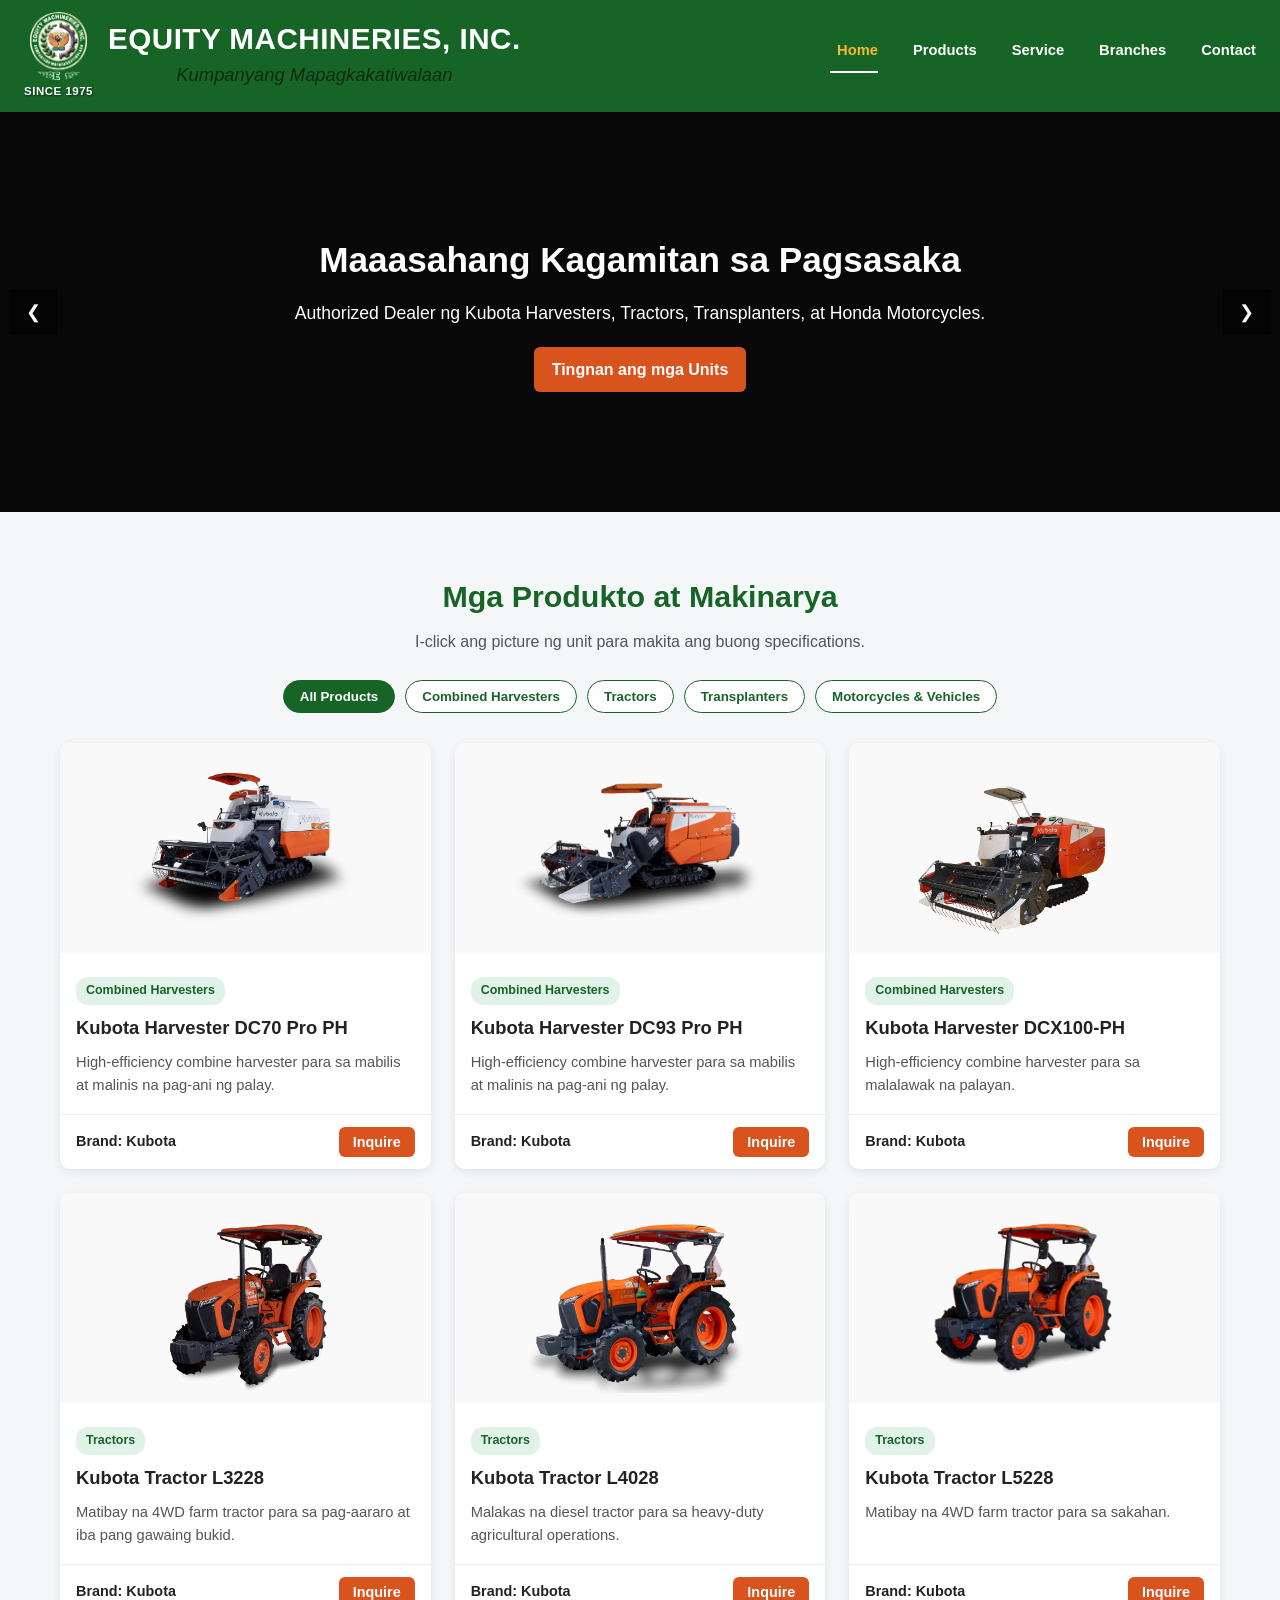
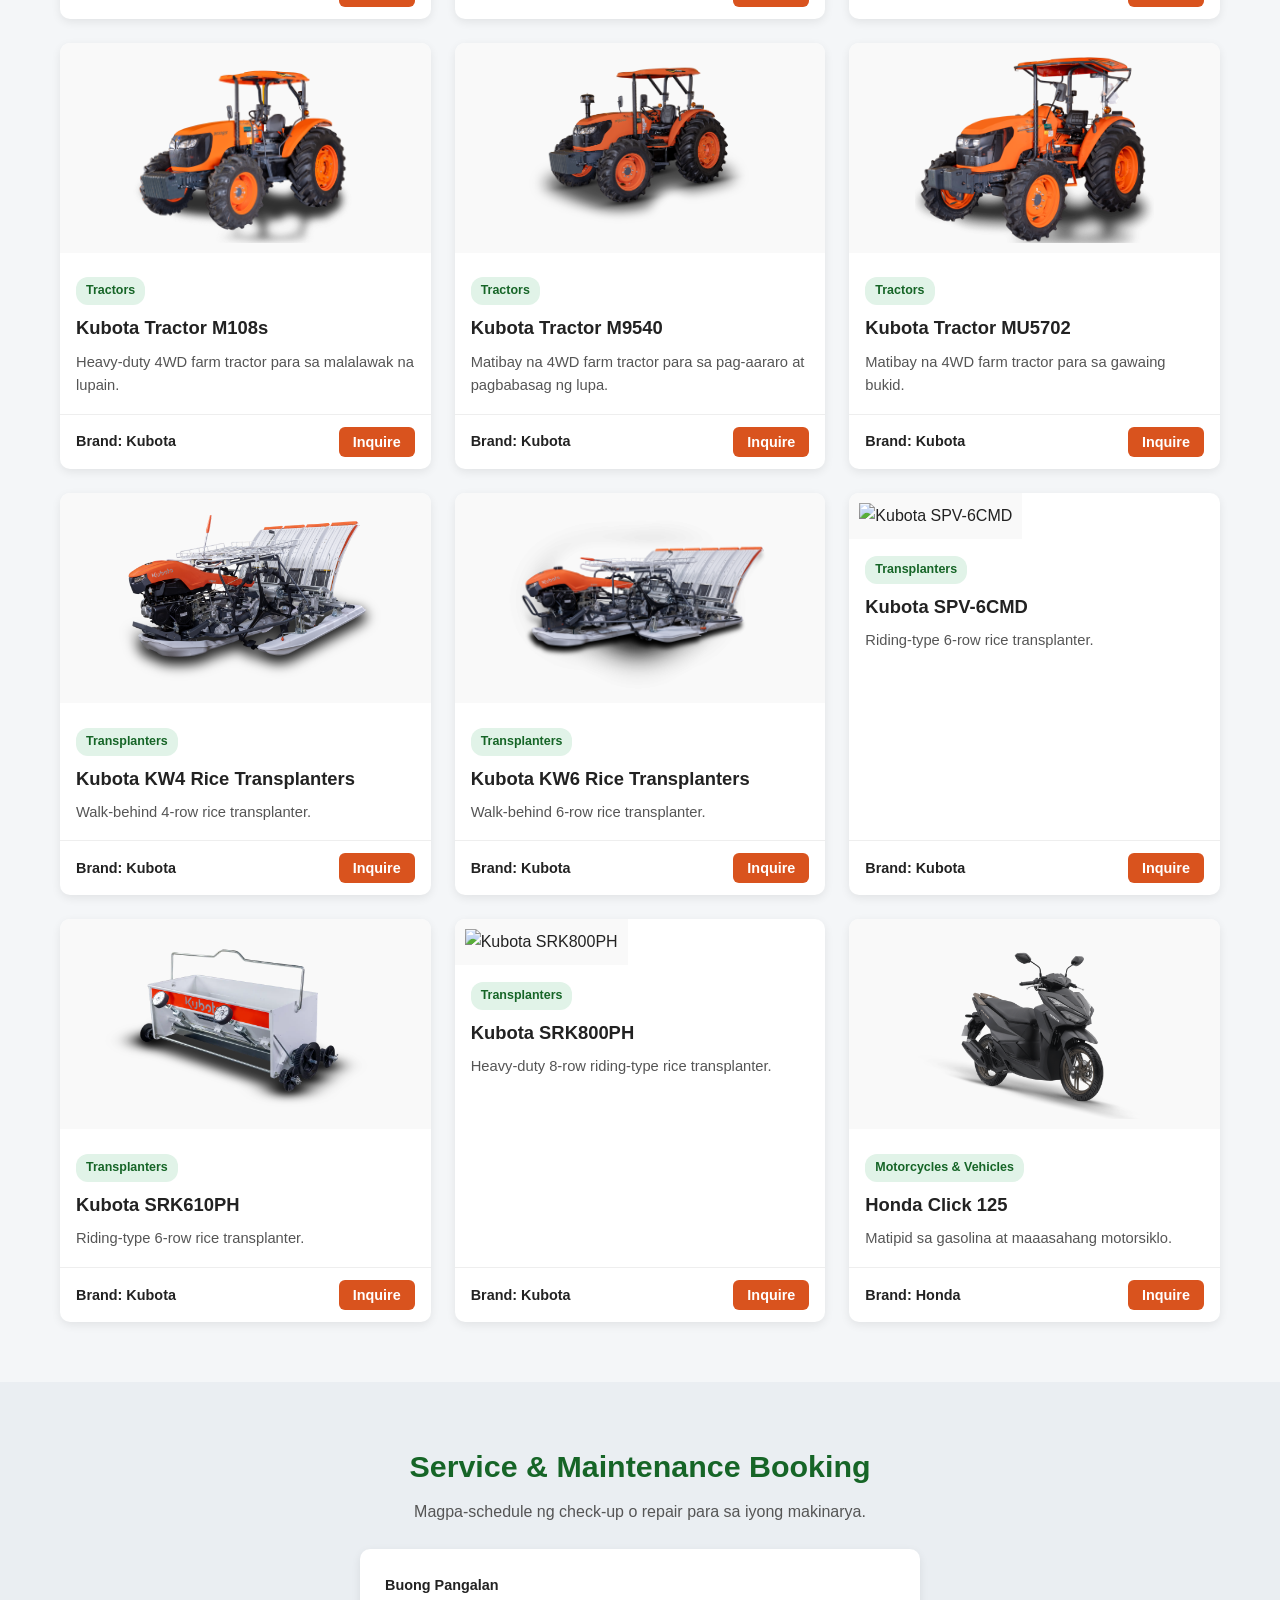
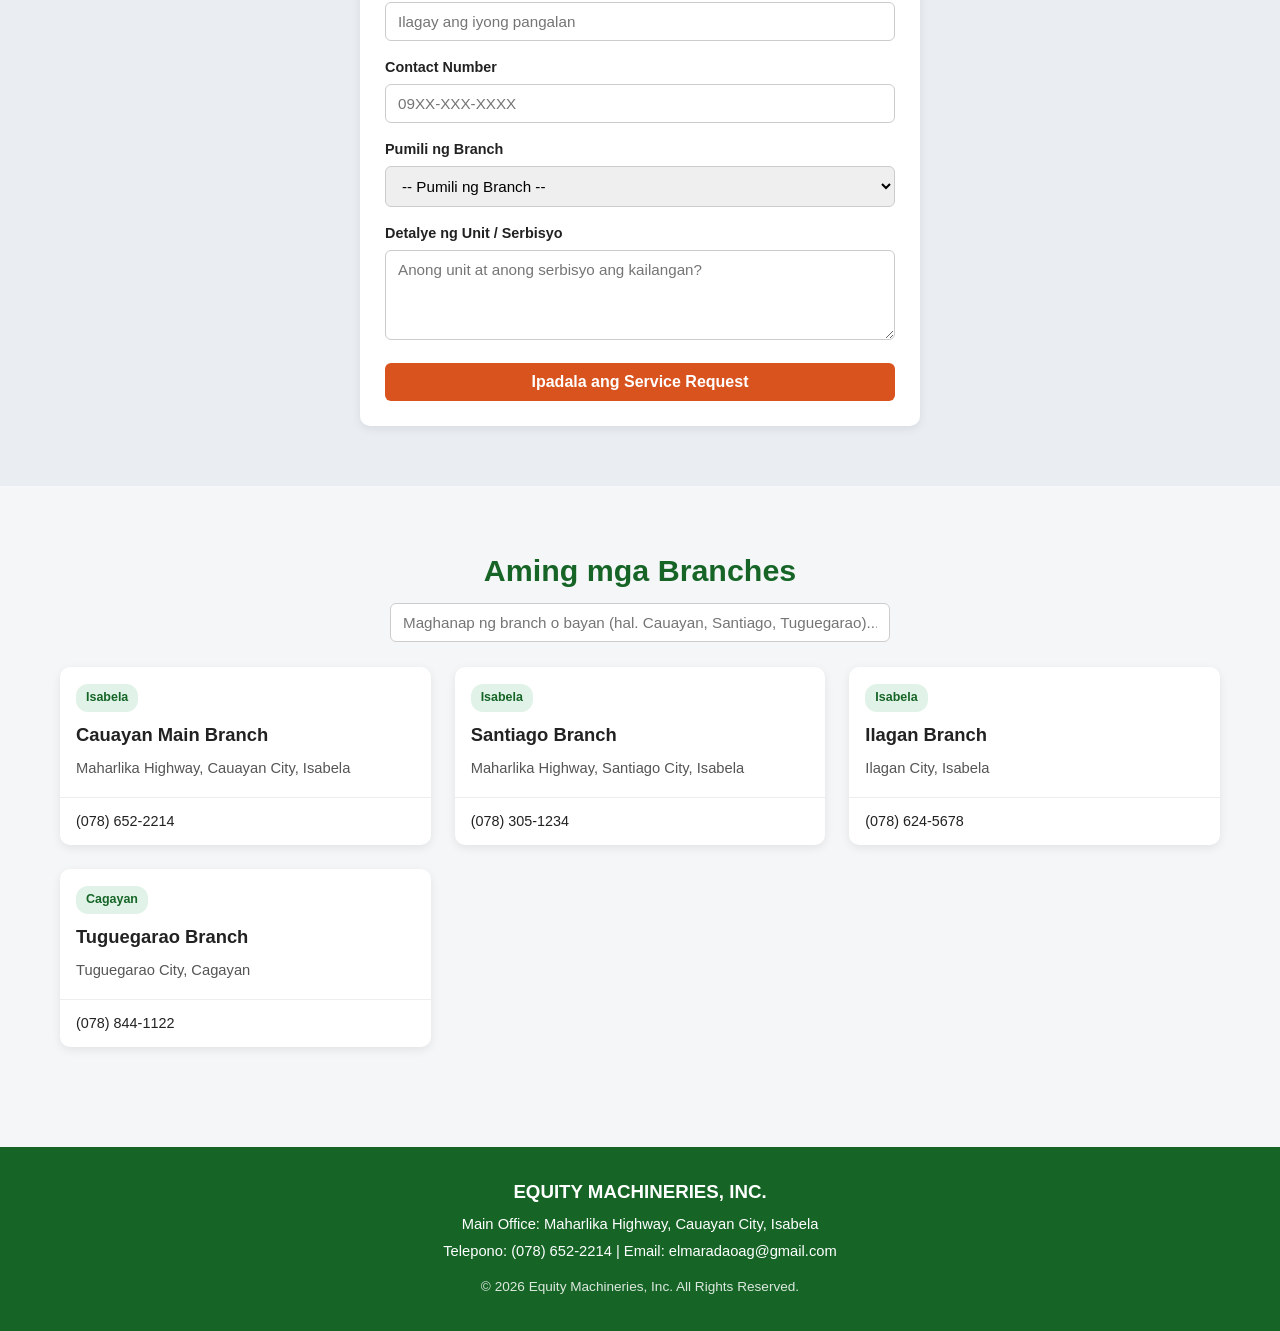
==== commit f9f67835: "Add files via upload" ====
--- a/.github/workflows/index.html
+++ b/.github/workflows/index.html
@@ -1,548 +1,176 @@
 <!DOCTYPE html>
-<html lang="en">
+<html lang="tl">
 <head>
   <meta charset="UTF-8" />
   <meta name="viewport" content="width=device-width, initial-scale=1.0" />
   <title>Equity Machineries, Inc. | Kumpanyang Mapagkakatiwalaan</title>
+  <link rel="stylesheet" href="https://cloudflare.com" />
   <link rel="stylesheet" href="style.css" />
-  <script src="https://kit.fontawesome.com/a6f09e17e1.js" crossorigin="anonymous"></script>
 </head>
 <body>
 
-  <!-- Header & Navigation -->
-  <header>
-    <div class="logo-container">
-      <a href="#home" class="logo-link">
-        <img src="emi_logo.png" alt="Equity machineries, Inc. Logo" class="header-logo" />
-        <div class="logo-text">
-        <h1>EQUITY MACHINERIES, INC.</h1>
-      <em>Kumpanyang Mapagkakatiwalaan</em>
+  <!-- HEADER -->
+  <header class="main-header">
+    <div class="header-container">
+      <!-- Left: Logo + Company Name -->
+      <div class="brand-section">
+        <div class="logo-box">
+          <img src="emi_logo.png" alt="Equity Machineries Logo" class="company-logo" />
+          <span class="since-text">SINCE 1975</span>
+        </div>
+        <div class="brand-text">
+          <h1>EQUITY MACHINERIES, INC.</h1>
+          <p class="tagline">Kumpanyang Mapagkakatiwalaan</p>
+        </div>
       </div>
-      </a>
+
+      <!-- Right: Navigation Links -->
+      <nav class="main-nav">
+        <a href="#home" class="nav-item active">
+          <i class="fa-solid fa-house"></i> Home
+        </a>
+        <a href="#products" class="nav-item">
+          <i class="fa-solid fa-tractor"></i> Products
+        </a>
+        <a href="#service" class="nav-item">
+          <i class="fa-solid fa-wrench"></i> Service
+        </a>
+        <a href="#branches" class="nav-item">
+          <i class="fa-solid fa-location-dot"></i> Branches
+        </a>
+        <a href="#contact" class="nav-item">
+          <i class="fa-solid fa-user"></i> Contact
+        </a>
+      </nav>
     </div>
-   <nav class="floating-nav">
-    <!-- Hamburger Button (Lalabas lang sa Mobile) -->
-    <button class="mobile-menu-btn" id="mobileMenuBtn" aria-label="Menu">
-      <i class="fa-solid fa-bars"></i>
-    </button>
-
-    <!-- Main Menu Links -->
-    <ul class="nav-items" id="navItems">
-      <li>
-        <a href="#home" class="nav-item active">
-          <i class="fa-solid fa-house"></i>
-          <span>Home</span>
-        </a>
-      </li>
-
-      <!-- Menu na may Dropdown Submenu -->
-      <li class="has-dropdown">
-        <a href="#products" class="nav-item">
-          <i class="fa-solid fa-tractor"></i>
-          <span>Products</span>
-        </a>
-      </li>
-
-      <li>
-        <a href="#service" class="nav-item">
-          <i class="fa-solid fa-wrench"></i>
-          <span>Service</span>
-        </a>
-      </li>
-
-      <li>
-        <a href="#branches" class="nav-item">
-          <i class="fa-solid fa-location-dot"></i>
-          <span>Branches</span>
-        </a>
-      </li>
-
-      <li>
-        <a href="#contact" class="nav-item">
-          <i class="fa-solid fa-user"></i>
-          <span>Contact</span>
-        </a>
-      </li>
-    </ul>
-  </nav>
   </header>
 
-<div class="hero-slider" id="home">
-  <!-- Mga Background Slides -->
-  <div class="slides-container" id="slidesContainer">
-    <div class="slide active" style="background-image: url('img/emiban2.png');"></div>
-    <div class="slide" style="background-image: url('img/emi3ban.png');"></div>
-    <div class="slide" style="background-image: url('img/emiban3.png');"></div>
-  </div>
+  <!-- HERO SLIDER -->
+  <section id="home" class="hero-slider">
+    <div class="slides-container" id="slidesContainer">
+      <div class="slide" style="background-image: linear-gradient(rgba(0,0,0,0.55), rgba(0,0,0,0.55)), url('img/banner1.jpg');">
+        <div class="slide-content">
+          <h2>Maaasahang Kagamitan sa Pagsasaka</h2>
+          <p>Authorized Dealer ng Kubota Harvesters, Tractors, Transplanters, at Honda Motorcycles.</p>
+          <a href="#products" class="btn">Tingnan ang mga Units</a>
+        </div>
+      </div>
+      <div class="slide" style="background-image: linear-gradient(rgba(0,0,0,0.55), rgba(0,0,0,0.55)), url('img/banner2.jpg');">
+        <div class="slide-content">
+          <h2>Malawak na Serbisyo sa Buong Rehiyon</h2>
+          <p>May mga branches sa Isabela, Cagayan, Nueva Vizcaya, at iba pang probinsya.</p>
+          <a href="#branches" class="btn">Hanapin ang Branch</a>
+        </div>
+      </div>
+    </div>
+    <button class="slider-btn prev" onclick="changeSlide(-1)">&#10094;</button>
+    <button class="slider-btn next" onclick="changeSlide(1)">&#10095;</button>
+    <div class="slider-dots" id="sliderDots"></div>
+  </section>
 
-  <!-- Left & Right Slide Arrows -->
-  <button class="slider-btn prev-btn" onclick="changeSlide(-1)" aria-label="Previous Slide">
-    <i class="fa-solid fa-chevron-left"></i>
-  </button>
-  <button class="slider-btn next-btn" onclick="changeSlide(1)" aria-label="Next Slide">
-    <i class="fa-solid fa-chevron-right"></i>
-  </button>
+  <!-- PRODUCTS SECTION -->
+  <section id="products" class="section">
+    <div class="container">
+      <h2 class="section-title">Mga Produkto at Makinarya</h2>
+      <p class="section-subtitle">I-click ang picture ng unit para makita ang buong specifications.</p>
 
-  <!-- Dots Indicator sa Ilalim -->
-  <div class="slider-dots" id="sliderDots"></div>
-</div>
-
-
-  <!-- About Us & History Section -->
-  <section id="about" class="about-section">
-    <div class="section-title">
-      <h2>About Us, Vision and Mission</h2>
-      <p>Mahigit 50 taon ng tapat na paglilingkod sa sektor ng agrikultura at transportasyon.</p>
-    </div>
-
-    <div class="about-grid">
-      <div class="about-text">
-        <h3>Ang Aming Kwento (Since 1975)</h3>
-        <p>Ang <strong>Equity Machineries, Inc. (EMI)</strong> ay Nagsimula ang kasaysayan ng Equity Machineries, Inc. noong 1949 sa pangunguna nina Isabelo at Illuminada Tactay, na nagmamay-ari at nagpapatakbo ng Cauayan Electric Corporation sa Cauayan, Isabela</p>
-        <p>Kilala bilang <em>"Kumpanyang Mapagkakatiwalaan"</em>, 1949 (Simula sa Enerhiya at Pagsasaka): Mula sa pagpapatakbo ng planta ng kuryente, pumasok din ang pamilya Tactay sa malawakang pagsasaka gamit ang mga makinaryang pang-agrikultura tulad ng Caterpillar at Fordson tractors at mechanized threshers noong panahon pagkatapos ng digmaan</p>
-        <p>Panahon ng Batas Militar (Pagbabago ng Direksyon): Nang isailalim ng pamahalaan ang mga pribadong planta ng kuryente sa kontrol nito sa bisa ng kautusan ng administrasyong Marcos, nagbaling ng pokus ang pamilya sa agrikultura at itinatag ang Isabela Machineries</p>
-        <p>Marso 12, 1975 (Pagbuo ng Equity Machineries, Inc.): Pinalitan ang pangalan ng Isabela Machineries at naging Equity Machineries, Incorporated sa pangunguna nina Atty. Bagnos B. Tactay at Ma. Carayo Tactay-Perez</p>
-        <p>Paglawak at Kasalukuyan: Nakabase sa Cauayan City, Isabela, lumaki ito bilang isa sa mga pangunahing kumpanya sa makinaryang pang-agrikultura (kabilang ang pakikipag-ugnayan sa Kubota) at nagsilbing mother company ng Equity Group sa iba't ibang sektor gaya ng motorsiklo, pagbabangko, real estate, at hospitality</p>
+      <div class="filter-bar">
+        <button class="filter-btn active" onclick="filterProducts('all', this)">All Products</button>
+        <button class="filter-btn" onclick="filterProducts('Combined Harvesters', this)">Combined Harvesters</button>
+        <button class="filter-btn" onclick="filterProducts('Tractors', this)">Tractors</button>
+        <button class="filter-btn" onclick="filterProducts('Transplanters', this)">Transplanters</button>
+        <button class="filter-btn" onclick="filterProducts('Motorcycles & Vehicles', this)">Motorcycles & Vehicles</button>
       </div>
 
-      <div class="vision-highlights">
-        <div class="vision">
-          <h4>VISION STATEMENT</h4>
-          <p>"Committed as the people's number one and most trusted agri-machineries company in the philippines."</p>
-        </div>
-      <div class="mission-highlights">
-          <div class="mission">
-           <h4>MISSION STATEMENT</h4>
-          <p>In order to be the number one and most trusted agri-machineries company in the Philippines, <strong>EMI</strong> shall always upholad the following goals:</p>
-            <span><strong>1.</strong> Full Customer Satisfaction</span>
-            <span><strong>2.</strong> Best Sales Performance</span>
-            <span><strong>3.</strong> Best After-Sales Service</span>
-            <span><strong>4.</strong> Globalized products and services</span>
-          </div>
-    </div>
-      <div class="corevalues-highlights">
-          <div class="corevalues">
-             <h4>Primary Core values</h4>
-             <span><strong>1.</strong> Trust</span>
-             <span><strong>2.</strong> Honesty</span>
-             <span><strong>2.</strong> Fairness</span>
-        </div>
-      <div class="corevalues-highlights">
-          <div class="corevalues">
-             <h4>Secondary Core values</h4>
-             <span><strong>1.</strong> Professionalism</span>
-             <span><strong>2.</strong> Integrity</span>
-             <span><strong>3.</strong> Loyalty</span>
-             <span><strong>4.</strong> Commitment</span>
-        </div>
+      <div id="productGrid" class="grid"></div>
     </div>
   </section>
 
-    <!-- Products Section -->
-  <section id="products">
-    <div class="section-title">
-      <h2>Our Products</h2>
-    </div>
-
-    <!-- Product Specs Pop-up Container -->
-<div id="specsModal" class="specs-modal" onclick="if(event.target === this) closeSpecsModal()">
-  <div class="specs-modal-content">
-    <span class="close-specs-btn" onclick="closeSpecsModal()">&times;</span>
-    <img id="specsModalImg" src="" alt="Product Image">
-    <h3 id="specsModalTitle"></h3>
-    <div class="specs-list-box">
-      <strong>📋 Unit Specifications:</strong>
-      <ul id="specsModalList"></ul>
-    </div>
-    <button type="button" class="inquire-from-specs-btn" id="specsInquireBtn">Inquire About This Unit</button>
-  </div>
-</div>
-
-
-    <!-- Separate Product Categories -->
-    <div class="filter-bar">
-      <button class="filter-btn active" onclick="filterProducts('all', this)">All Products</button>
-      <button class="filter-btn" onclick="filterProducts('Combined Harvesters', this)">Combined Harvesters</button>
-      <button class="filter-btn" onclick="filterProducts('Tractors', this)">Tractors</button>
-      <button class="filter-btn" onclick="filterProducts('Transplanters', this)">Transplanters</button>
-      <button class="filter-btn" onclick="filterProducts('Implements', this)">Implements</button>
-      <button class="filter-btn" onclick="filterProducts('Diesel Engines', this)">Diesel Engines</button>
-      <button class="filter-btn" onclick="filterProducts('Drones', this)">Drones</button>
-    </div>
-
-    <!-- Dito lalabas ang mga pure product pictures -->
-    <div class="product-gallery" id="productGrid"></div>
-  </section>
-
-  <!-- Specs Modal (Lalabas kapag pinindot ang picture) -->
-  <div class="modal" id="productModal" onclick="outsideClick(event)">
-    <div class="modal-content product-modal-box">
-      <span class="close-btn" onclick="closeModal()">&times;</span>
-
-      <hr class="modal-divider" />
-
-      <h4 style="color: var(--primary-green); margin-bottom: 0.75rem;">Mag-Inquire Tungkol sa Unit na Ito</h4>
-      <form onsubmit="submitInquiry(event)">
-        <div class="form-row">
-          <div class="form-group">
-            <label>Buong Pangalan</label>
-            <input type="text" required placeholder="Juan Dela Cruz" />
-          </div>
-          <div class="form-group">
-            <label>Contact Number</label>
-            <input type="tel" required placeholder="0917-XXX-XXXX" />
-          </div>
+  <!-- SERVICE BOOKING SECTION -->
+  <section id="service" class="section bg-light">
+    <div class="container" style="max-width: 600px;">
+      <h2 class="section-title">Service & Maintenance Booking</h2>
+      <p class="section-subtitle">Magpa-schedule ng check-up o repair para sa iyong makinarya.</p>
+      <form id="serviceForm" class="form-card">
+        <div class="form-group">
+          <label>Buong Pangalan</label>
+          <input type="text" name="Buong_Pangalan" required placeholder="Ilagay ang iyong pangalan" />
         </div>
         <div class="form-group">
-          <label>Preferred Branch / Mensahe</label>
-          <textarea rows="2" required placeholder="Ilagay ang inyong lokasyon o katanungan..."></textarea>
+          <label>Contact Number</label>
+          <input type="text" name="Contact_Number" required placeholder="09XX-XXX-XXXX" />
         </div>
-        <button type="submit" class="btn btn-full">Ipadala ang Inquiry</button>
-      </form>
-    </div>
-  </div>
-
-
-
-  <!-- Spare Parts & Service Booking Section -->
-  <section id="service" class="service-section">
-    <div class="section-title">
-      <h2>Spare Parts & Service Appointment</h2>
-      <p>Magpa-book ng Periodic Maintenance Service (PMS), repair, o mag-order ng genuine spare parts.</p>
-    </div>
-
-    <div class="service-container">
-      <form onsubmit="submitServiceBooking(event)" class="service-form">
-        <div class="form-row">
-          <div class="form-group">
-            <label>Buong Pangalan *</label>
-            <input type="text" required placeholder="Juan Dela Cruz" />
-          </div>
-          <div class="form-group">
-            <label>Contact Number *</label>
-            <input type="tel" required placeholder="0917-XXX-XXXX" />
-          </div>
+        <div class="form-group">
+          <label>Pumili ng Branch</label>
+          <select id="branchSelect" name="Preferred_Branch" required>
+            <option value="">-- Pumili ng Branch --</option>
+          </select>
         </div>
-
-        <div class="form-row">
-          <div class="form-group">
-            <label>Uri ng Request *</label>
-            <select required>
-              <option value="">-- Pumili ng Serbisyo --</option>
-              <option value="PMS">Periodic Maintenance Service (PMS)</option>
-              <option value="Repair">Unit Repair / Field Service</option>
-              <option value="Spare Parts">Genuine Spare Parts Inquiry</option>
-            </select>
-          </div>
-          <div class="form-group">
-            <label>Preferred Branch *</label>
-            <select id="branchSelect" required>
-              <option value="">-- Pumili ng Branch --</option>
-              <option value="Cauayan Branch">Cauayan Branch</option>
-              <option value="Alicia Branch">Alicia Branch</option>
-              <option value="Santiago Branch">Santiago Branch</option>
-              <option value="Maddela Branch">Madella Branch</option>
-              <option value="Ma. Aurora Branch"> Ma. Aurora Branch</option>
-              <option value="Solano Branch">Solano Branch</option>
-              <option value="Tarlac branch">Tarlac Branch</option>
-              <option value="La Uninon Branch"> Launion Branch</option>
-              <option value="Ilagan Branch">Ilagan Branch</option>
-              <option value="Roxas Branch">Roxas Branch</option>
-              <option value="Lagawe Branch">Lagawe Branch</option>
-              <option value="Alfonsolista branch">Alfonso Lista Branch</option>
-              <option value="Tabuk Branch"> Tabuk Branch</option>
-              <option value="Tumauini Branch">Tumauini Branch</option>
-              <option value="Tuguegarao Branch"> Tuguegarao Branch</option>
-              <option value="Gattaran Branch">Gattaran Branch</option>
-              <option value="Camalaniugan Branch">Camalaniugan Branch</option>
-              <option value="Aparri Branch">Aparri Branch</option>
-              <option value="Abulug Branch">Abulug Branch</option>
-              <option value="Flora Branch">flora Branch</option>
-              <option value="Gonzaga Branch"> Gonzaga Branch</option>
-              <option value="Sta. Ana Branch">Sta. Ana Branch</option>
-            </select>
-          </div>
+        <div class="form-group">
+          <label>Detalye ng Unit / Serbisyo</label>
+          <textarea name="Service_Details" rows="4" required placeholder="Anong unit at anong serbisyo ang kailangan?"></textarea>
         </div>
-
-        <div class="form-row">
-          <div class="form-group">
-            <label>Unit Model (hal. Kubota DC70 Pro / L5228)</label>
-            <input type="text" required placeholder="Ilagay ang model ng makinarya o motor" />
-          </div>
-          <div class="form-group">
-            <label>Preferred Date *</label>
-            <input type="date" required />
-          </div>
-        </div>
-
-        <div class="form-group">
-          <label>Detalye ng Pyesa o Ipapaayos</label>
-          <textarea rows="3" placeholder="Ilagay ang part number, sintomas ng unit, o lokasyon ng sakahan..."></textarea>
-        </div>
-
-        <button type="submit" class="btn btn-full">I-submit ang Appointment / Parts Request</button>
+        <button type="submit" class="btn" style="width:100%;">Ipadala ang Service Request</button>
       </form>
     </div>
   </section>
 
-  <!-- Branches Section -->
-<div class="branch-section">
-  <!-- Search & Province Filter Controls -->
- <section id="branches" class="container">
-  <h2 class="section-title">Our Branch Locations</h2>
-  <p class="section-subtitle">Select a province or search your town to find the nearest branch.</p>
+  <!-- BRANCHES SECTION -->
+  <section id="branches" class="section">
+    <div class="container">
+      <h2 class="section-title">Aming mga Branches</h2>
+      <div class="search-box">
+        <input type="text" id="branchSearch" onkeyup="filterBranches()" placeholder="Maghanap ng branch o bayan (hal. Cauayan, Santiago, Tuguegarao)..." />
+      </div>
+      <div id="branchGrid" class="grid"></div>
+      <p id="noResults" style="display:none; text-align:center; margin-top:15px;">Walang nahanap na branch.</p>
+    </div>
+  </section>
 
-  <!-- Filter Tabs & Search Box -->
-  <div class="branch-controls">
-    <div class="filter-tabs">
-      <button type="button" class="tab-btn active" onclick="filterBranches('all', this)">All Branches</button>
-      <button type="button" class="tab-btn" onclick="filterBranches('isabela', this)">Isabela</button>
-      <button type="button" class="tab-btn" onclick="filterBranches('cagayan', this)">Cagayan</button>
-      <button type="button" class="tab-btn" onclick="filterBranches('others', this)">CAR, Aurora & Central Luzon</button>
+  <!-- CONTACT & FOOTER -->
+  <footer id="contact" class="footer">
+    <div class="container">
+      <h3>EQUITY MACHINERIES, INC.</h3>
+      <p>Main Office: Maharlika Highway, Cauayan City, Isabela</p>
+      <p>Telepono: (078) 652-2214 | Email: elmaradaoag@gmail.com</p>
+      <p class="copyright">&copy; 2026 Equity Machineries, Inc. All Rights Reserved.</p>
     </div>
-    <input type="text" id="branchSearchInput" class="branch-search" placeholder="Search branch or city..." onkeyup="searchBranches()">
+  </footer>
+
+  <!-- MODAL 1: UNIT SPECIFICATIONS POPUP -->
+  <div id="specsModal" class="modal">
+    <div class="modal-content">
+      <span class="close-btn" onclick="closeSpecsModal()">&times;</span>
+      <img id="specsModalImg" src="" alt="Unit Preview" class="specs-modal-img" />
+      <span id="specsModalCategory" class="badge"></span>
+      <h2 id="specsModalTitle"></h2>
+      <p id="specsModalDesc" class="specs-desc"></p>
+      <h4 class="specs-heading">Unit Specifications:</h4>
+      <ul id="specsModalList" class="specs-list"></ul>
+      <button id="specsInquireBtn" class="btn" style="width: 100%; margin-top: 15px;">Inquire About This Unit</button>
+    </div>
   </div>
 
-  <!-- Clean Directory List (No Boxes) -->
-  <div class="directory-wrapper" id="branchDirectory">
-    
-    <!-- ISABELA -->
-    <div class="province-group" data-province="isabela">
-      <h3 class="province-header">Isabela</h3>
-      <div class="branch-row">
-        <div class="branch-name"><strong>Cauayan Head Office & Branch</strong></div>
-        <div class="branch-addr">2/F EMI Annex Bldg., Roxas St. Ext., San Fermin, Cauayan City</div>
-        <div class="branch-tel"><a href="tel:09178098424">0917-809-8424</a> / (078) 652-2214</div>
-      </div>
-      <div class="branch-row">
-        <div class="branch-name"><strong>Alicia Branch</strong></div>
-        <div class="branch-addr">National Highway, Alicia, Isabela</div>
-        <div class="branch-tel"><a href="tel:09175740418">0917-574-0418</a></div>
-      </div>
-      <div class="branch-row">
-        <div class="branch-name"><strong>Ilagan Branch</strong></div>
-        <div class="branch-addr">City of Ilagan, Isabela</div>
-        <div class="branch-tel"><a href="tel:09175740418">0917-574-0418</a></div>
-      </div>
-      <div class="branch-row">
-        <div class="branch-name"><strong>Roxas Branch</strong></div>
-        <div class="branch-addr">Roxas, Isabela</div>
-        <div class="branch-tel"><a href="tel:09175740418">0917-574-0418</a></div>
-      </div>
-      <div class="branch-row">
-        <div class="branch-name"><strong>Santiago Branch</strong></div>
-        <div class="branch-addr">Santiago, Isabela</div>
-        <div class="branch-tel"><a href="tel:09175740418">0917-574-0418</a></div>
-      </div>
-      <div class="branch-row">
-        <div class="branch-name"><strong>Tumauini Branch</strong></div>
-        <div class="branch-addr">Tumauini, Isabela</div>
-        <div class="branch-tel"><a href="tel:09175740418">0917-574-0418</a></div>
-      </div>
-    </div>
-
-    <!-- CAGAYAN -->
-    <div class="province-group" data-province="cagayan">
-      <h3 class="province-header">Cagayan</h3>
-      <div class="branch-row">
-        <div class="branch-name"><strong>Tuguegarao Branch</strong></div>
-        <div class="branch-addr">Tuguegarao City, Cagayan</div>
-        <div class="branch-tel"><a href="tel:09175740418">0917-574-0418</a></div>
-      </div>
-      <div class="branch-row">
-        <div class="branch-name"><strong>Abulug Branch</strong></div>
-        <div class="branch-addr">Abulug, Cagayan</div>
-        <div class="branch-tel"><a href="tel:09175740418">0917-574-0418</a></div>
-      </div>
-      <div class="branch-row">
-        <div class="branch-name"><strong>Aparri Branch</strong></div>
-        <div class="branch-addr">Aparri, Cagayan</div>
-        <div class="branch-tel"><a href="tel:09175740418">0917-574-0418</a></div>
-      </div>
-      <div class="branch-row">
-        <div class="branch-name"><strong>Camalaniugan Branch</strong></div>
-        <div class="branch-addr">Camalaniugan, Cagayan</div>
-        <div class="branch-tel"><a href="tel:09175740418">0917-574-0418</a></div>
-      </div>
-      <div class="branch-row">
-        <div class="branch-name"><strong>Gattaran Branch</strong></div>
-        <div class="branch-addr">Gattaran, Cagayan</div>
-        <div class="branch-tel"><a href="tel:09175740418">0917-574-0418</a></div>
-      </div>
-      <div class="branch-row">
-        <div class="branch-name"><strong>Gonzaga Branch</strong></div>
-        <div class="branch-addr">Gonzaga, Cagayan</div>
-        <div class="branch-tel"><a href="tel:09175740418">0917-574-0418</a></div>
-      </div>
-        <div class="branch-row">
-        <div class="branch-name"><strong>Sta. Ana Branch</strong></div>
-        <div class="branch-addr">Sta. Ana, Cagayan</div>
-        <div class="branch-tel"><a href="tel:09175740418">0917-574-0418</a></div>
-      </div>
-    </div>
-
-    <!-- OTHER PROVINCES -->
-    <div class="province-group" data-province="others">
-      <h3 class="province-header">CAR, Quirino, Aurora, Nueva Vizcaya & Central Luzon</h3>
-      <div class="branch-row">
-        <div class="branch-name"><strong>Flora Branch</strong></div>
-        <div class="branch-addr">Flora, Apayao</div>
-        <div class="branch-tel"><a href="tel:09175740418">0917-574-0418</a></div>
-      </div>
-      <div class="branch-row">
-        <div class="branch-name"><strong>Lagawe Branch</strong></div>
-        <div class="branch-addr">Lagawe, Ifugao</div>
-        <div class="branch-tel"><a href="tel:09175740418">0917-574-0418</a></div>
-      </div>
-      <div class="branch-row">
-        <div class="branch-name"><strong>Tabuk Branch</strong></div>
-        <div class="branch-addr">Tabuk, Kalinga</div>
-        <div class="branch-tel"><a href="tel:09175740418">0917-574-0418</a></div>
-      </div>
-      <div class="branch-row">
-        <div class="branch-name"><strong>Maddela Branch</strong></div>
-        <div class="branch-addr">Maddela, Quirino</div>
-        <div class="branch-tel"><a href="tel:09175740418">0917-574-0418</a></div>
-      </div>
-      <div class="branch-row">
-        <div class="branch-name"><strong>Maria Aurora Branch</strong></div>
-        <div class="branch-addr">Maria Aurora, Aurora</div>
-        <div class="branch-tel"><a href="tel:09175740418">0917-574-0418</a></div>
-      </div>
-      <div class="branch-row">
-        <div class="branch-name"><strong>Tarlac Branch</strong></div>
-        <div class="branch-addr">Tarlac, Tarlac</div>
-        <div class="branch-tel"><a href="tel:09175740418">0917-574-0418</a></div>
-      </div>
-        <div class="branch-row">
-        <div class="branch-name"><strong>Solano Branch</strong></div>
-        <div class="branch-addr">Solano, Nueva Vizcaya</div>
-        <div class="branch-tel"><a href="tel:09175740418">0917-574-0418</a></div>
-      </div>
-        <div class="branch-row">
-        <div class="branch-name"><strong>Launion Branch</strong></div>
-        <div class="branch-addr">Bauang, Launion</div>
-        <div class="branch-tel"><a href="tel:09175740418">0917-574-0418</a></div>
-      </div>
-    </div>
-
-  </div>
-</section>
-
-
-  <!-- Compact Branch Grid -->
-  <div class="branch-grid" id="branchGrid">
-    <div class="branch-card" data-province="Isabela">
-      <div class="card-body">
-        <span class="province-badge">Isabela</span>
-        <h3>Cauayan Head Office & Branch</h3>
-        <p class="address"><i class="fa-solid fa-location-dot"></i> 2/F EMI Annex Bldg., Roxas St. Ext., San Fermin, Cauayan City</p>
-      </div>
-      <div class="card-footer">
-        <i class="fa-solid fa-phone"></i> 0917-809-8424 / (078) 652-2214
-      </div>
-    </div>
-
-    <div class="branch-card" data-province="Isabela">
-      <div class="card-body">
-        <span class="province-badge">Isabela</span>
-        <h3>Alicia Branch</h3>
-        <p class="address"><i class="fa-solid fa-location-dot"></i> National Highway, Alicia, Isabela</p>
-      </div>
-      <div class="card-footer">
-        <i class="fa-solid fa-phone"></i> 0917-574-0418
-      </div>
-    </div>
-
-    <div class="branch-card" data-province="Cagayan">
-      <div class="card-body">
-        <span class="province-badge">Cagayan</span>
-        <h3>Tuguegarao Branch</h3>
-        <p class="address"><i class="fa-solid fa-location-dot"></i> Tuguegarao City, Cagayan</p>
-      </div>
-      <div class="card-footer">
-        <i class="fa-solid fa-phone"></i> 0917-574-0418
-      </div>
-    </div>
-
-    <div class="branch-card" data-province="Cagayan">
-      <div class="card-body">
-        <span class="province-badge">Cagayan</span>
-        <h3>Aparri Branch</h3>
-        <p class="address"><i class="fa-solid fa-location-dot"></i> Aparri, Cagayan</p>
-      </div>
-      <div class="card-footer">
-        <i class="fa-duotone fa-thin fa-phone"></i> 0917-574-0418
-      </div>
-    </div>
-  </div>
-  </section>
-
-  <!-- Lalabas lang kung walang tugma sa search -->
-  <p id="noResults" class="no-results" style="display: none;">Walang nahanap na branch.</p>
-</div>
-
-<footer class="contact-footer" id="contact">
-  <div class="footer-content">
-    
-    <!-- Address na may Location Icon -->
-    <p class="footer-address">
-      <i class="fa-solid fa-location-dot"></i>
-      <span>2/F EMI Annex Bldg., Roxas St. Ext., San Fermin, Cauayan City, Isabela</span>
-    </p>
-
-    <!-- Hotline at Email na may Icons -->
-    <div class="footer-contact-row">
-      <span class="contact-item" onclick="copyContact('0917-574-0418', this)" title="Click to copy number">
-        <i class="fa-solid fa-phone"></i>
-        <span>Hotline: <a href="tel:09175740418">0917-574-0418</a> / <a href="tel:0786522214">(078) 652-2214</a></span>
-      </span>
-
-      <span class="divider">|</span>
-
-      <span class="contact-item" onclick="copyContact('equitymachineries@gmail.com', this)" title="Click to copy email">
-        <i class="fa-solid fa-envelope"></i>
-        <span>Email: <a href="mailto:equitymachineries@gmail.com">equitymachineries@gmail.com</a></span>
-      </span>
-    </div>
-
-    <!-- Social Media Links -->
-<div class="social-links">
-      <a href="https://www.facebook.com/equitymachineriesinc/" target="_blank" rel="noopener noreferrer" aria-label="Facebook">
-        <i class="fa-brands fa-facebook fa-3x"></i>
-      </a>
-      <a href="https://www.youtube.com/@equitymachineriesincsince1975" target="_blank" rel="noopener noreferrer" aria-label="YouTube">
-        <i class="fa-brands fa-youtube fa-3x"></i>
-      </a>
-      </a>
-      <a href="https://www.instagram.com/equity_machineries_inc/" target="_blank" rel="noopener noreferrer" aria-label="TikTok">
-        <i class="fa-brands fa-instagram fa-3x"></i>
-  </a>
-</div>
-
-    <p class="copyright">&copy; 2027 Equity Machineries, Inc. All Rights Reserved.</p>
-  </footer>
-
-  <!-- Inquiry Modal -->
-  <div class="modal" id="inquiryModal">
+  <!-- MODAL 2: PRODUCT INQUIRY POPUP -->
+  <div id="inquiryModal" class="modal">
     <div class="modal-content">
       <span class="close-btn" onclick="closeModal()">&times;</span>
-      <h3 class="modal-title">Product Inquiry</h3>
-      <p id="selectedProductText" class="modal-subtitle"></p>
-      <form onsubmit="submitInquiry(event)">
+      <h2>Product Inquiry</h2>
+      <p id="selectedProductText" class="selected-unit-label">Unit: </p>
+      <form id="inquiryForm">
         <div class="form-group">
           <label>Buong Pangalan</label>
-          <input type="text" required placeholder="Juan Dela Cruz" />
+          <input type="text" name="Buong_Pangalan" required placeholder="Ilagay ang iyong pangalan" />
         </div>
         <div class="form-group">
           <label>Contact Number</label>
-          <input type="tel" required placeholder="0917-XXX-XXXX" />
+          <input type="text" name="Contact_Number" required placeholder="09XX-XXX-XXXX" />
         </div>
         <div class="form-group">
           <label>Preferred Branch / Mensahe</label>
-          <textarea rows="3" required placeholder="Ilagay ang inyong lokasyon o katanungan..."></textarea>
+          <textarea name="Preferred_Branch_at_Mensahe" rows="3" required placeholder="Ilagay ang malapit na branch o katanungan..."></textarea>
         </div>
-        <button type="submit" class="btn btn-full">Ipadala ang Inquiry</button>
+        <button type="submit" class="btn" style="width: 100%;">Send Inquiry</button>
       </form>
     </div>
   </div>
--- a/.github/workflows/style.css
+++ b/.github/workflows/style.css
@@ -1,292 +1,136 @@
-:root {
-  --primary-green: #0b6623;
-  --dark-green: #074417;
-  --accent-orange: #f37021;
-  --light-bg: #f4f7f5;
-  --white: #ffffff;
-  --text-dark: #222222;
-  --text-muted: #555555;
-  --border-color: #dce4de;
-}
-
+/* RESET & BASE STYLES */
 * {
   box-sizing: border-box;
   margin: 0;
-  padding: 6;
+  padding: 0;
   font-family: 'Segoe UI', Tahoma, Geneva, Verdana, sans-serif;
 }
-
 
 html {
   scroll-behavior: smooth;
 }
 
-/* Sticky Wrapper sa Pinakataas */
-.floating-nav-wrapper {
+body {
+  background-color: #f4f6f8;
+  color: #222;
+  line-height: 1.6;
+}
+
+.container {
+  max-width: 1200px;
+  margin: 0 auto;
+  padding: 0 20px;
+}
+
+/* MAIN HEADER */
+.main-header {
+  background-color: #166527;
+  color: #ffffff;
+  padding: 12px 0;
   position: sticky;
-  top: 10px;
+  top: 0;
   z-index: 1000;
-  padding: 0 10px;
-  font-family: 'Segoe UI', Tahoma, Geneva, Verdana, sans-serif;
-}
-
-/* Ang Floating White Navigation Bar */
-.floating-nav {
-  max-width: 920px;
+  box-shadow: 0 2px 8px rgba(0, 0, 0, 0.2);
+}
+
+.header-container {
+  max-width: 1300px;
   margin: 0 auto;
-  background-color: var(--primary-green);
-  border-radius: 10px;
-  box-shadow: 0 3px 5px rgba(0, 0, 0, 0.12);
-  padding: 0 10px;
-  display: flex;
-  align-items: center;
-  justify-content: center;
-}
-
-.nav-items {
-  list-style: none;
+  padding: 0 24px;
+  display: flex;
+  justify-content: space-between;
+  align-items: center;
+  flex-wrap: wrap;
+  gap: 15px;
+}
+
+.brand-section {
+  display: flex;
+  align-items: center;
+  gap: 15px;
+}
+
+.logo-box {
+  display: flex;
+  flex-direction: column;
+  align-items: center;
+  text-align: center;
+}
+
+.company-logo {
+  width: 68px;
+  height: 68px;
+  object-fit: contain;
+  border-radius: 50%;
+}
+
+.since-text {
+  font-size: 0.72rem;
+  font-weight: 800;
+  letter-spacing: 0.5px;
+  color: #ffffff;
+  margin-top: 2px;
+  text-shadow: 1px 1px 2px rgba(0, 0, 0, 0.6);
+}
+
+.brand-text h1 {
+  font-size: 1.85rem;
+  font-weight: 800;
+  letter-spacing: 0.5px;
+  line-height: 1.1;
+  color: #ffffff;
   margin: 0;
-  padding: 0;
-  display: flex;
-  align-items: center;
-  gap: 32px;
-}
-
-.nav-items > li {
-  position: relative;
-}
-
-/* Bawat Menu Link na may Icon */
+}
+
+.brand-text .tagline {
+  font-size: 1.15rem;
+  font-style: italic;
+  color: #0d2b14;
+  font-weight: 500;
+  text-align: center;
+  margin-top: 4px;
+}
+
+.main-nav {
+  display: flex;
+  align-items: center;
+  gap: 28px;
+}
+
 .nav-item {
-  position: relative;
-  display: flex;
-  align-items: center;
-  gap: 9px;
-  padding: 18px 4px;
+  color: #ffffff;
   text-decoration: none;
-  color: #ffffff;
-  font-size: 0.95rem;
-  font-weight: 500;
-  transition: color 0.2s ease;
-}
-
-.nav-item i {
-  font-size: 1rem;
-  color: #ffffff;
-  transition: color 0.2s ease;
-}
-
-.nav-item .arrow-icon {
-  font-size: 0.72rem;
-  margin-left: 2px;
-  transition: transform 0.2s ease;
-}
-
-/* Hover at Active State (Gaya ng "Home" sa litrato) */
-.nav-item:hover,
+  font-size: 0.92rem;
+  font-weight: 600;
+  display: flex;
+  align-items: center;
+  gap: 7px;
+  padding-bottom: 8px;
+  border-bottom: 2px solid transparent;
+  transition: color 0.2s ease, border-color 0.2s ease;
+}
+
+.nav-item:hover {
+  color: #f5b82e;
+}
+
 .nav-item.active {
-  color: #ffa500; /* Puwedeng palitan ng #3b5bfd kung mas gusto mo ang blue sa litrato */
-  font-weight: 600;
-}
-
-.nav-item:hover i,
-.nav-item.active i {
-  color: #ffa500;
-}
-
-/* Ang Makapal na Guhit sa Ilalim ng Active Menu */
-.nav-item::after {
-  content: '';
-  position: absolute;
-  bottom: 0;
-  left: 0;
-  width: 0;
-  height: 3.5px;
-  background-color: #ffffff;
-  border-radius: 3px 3px 0 0;
-  transition: width 0.25s ease;
-}
-
-.nav-item:hover::after,
-.nav-item.active::after {
-  width: 100%;
-}
-
-/* Mobile Circular Hamburger Button (Gaya ng nasa kaliwa sa litrato) */
-.mobile-menu-btn {
-  display: none;
-  width: 44px;
-  height: 44px;
-  border-radius: 50%;
-  background-color: #808080;
-  border: none;
-  box-shadow: 0 4px 12px rgba(0, 0, 0, 0.15);
-  color: #0e6b2b;
-  font-size: 1.2rem;
-  cursor: pointer;
-  align-items: center;
-  justify-content: center;
-}
-
-/* Mobile Responsive Layout */
-@media (max-width: 768px) {
-  .floating-nav {
-    background: transparent;
-    box-shadow: none;
-    justify-content: flex-start;
-    padding: 0;
-  }
-
-  .mobile-menu-btn {
-    display: flex;
-  }
-
-  .nav-items {
-    position: absolute;
-    top: 56px;
-    left: 16px;
-    width: 240px;
-    background-color: #808080;
-    border-radius: 10px;
-    box-shadow: 0 10px 25px rgba(0, 0, 0, 0.15);
-    flex-direction: column;
-    align-items: stretch;
-    gap: 0;
-    padding: 8px 0;
-    display: none;
-  }
-
-  .nav-items.show {
-    display: flex;
-  }
-
-  .nav-item {
-    padding: 13px 18px;
-  }
-
-  .nav-item::after {
-    display: none; /* Itago ang bottom bar sa vertical mobile menu */
-  }
-
-  .nav-item.active {
-    background-color: #f0fdf4;
-  }
-
-  .dropdown-menu {
-    position: static;
-    box-shadow: none;
-    background-color: #f9fafb;
-    opacity: 1;
-    visibility: visible;
-    transform: none;
-    display: none;
-    padding-left: 16px;
-  }
-
-  .has-dropdown.open .dropdown-menu {
-    display: block;
-  }
-}
-
-section {
-  padding: 1rem 5%;
-  max-width: 1200px;
-  margin: auto;
-}
-
-body {
-  background-color: #e4e2e2;
-  color: var(--text-dark);
-  line-height: 2.0;
-}
-
-/* Navigation Bar */
-header {
-  background-color: var(--primary-green);
-  color: var(--white);
-  padding: 1rem 2%;
-  top: 0;
-  left:0;
-  z-index: 1000;
-  display: flex;
-  justify-content: space-between;
-  align-items: justify;
-  box-shadow: 0 2px 8px rgba(0, 0, 0, 0.15);
-}
-
-/* Logo with Image */
-
-.logo-link {
-  display: flex;
-  gap: 1.85rem;
-  text-decoration: none;
-  color: var(--white);
-}
-
-.header-logo {
-  height: 150px;
-  width: auto;
-  background-color: var(--primary-green);
-  padding: 4px;
-  border-radius: 6px;
-  object-fit: contain;
-}
-
-.logo-text h1 {
-  font-size: 4rem;
-  letter-spacing: 0.5px;
-  line-height: 1.2;
-  text-align: centers
-}
-
-.logo-text em{
-  font-size: 2rem;
-  color: black;
-  display: block;
-  text-align: center;
-}
-
-nav {
-  display: flex;
-  flex-wrap: wrap;
-  gap: 1.25rem;
-}
-
-nav a {
-  color: var(--white);
-  text-decoration: none;
-  font-weight: 500;
-  font-size: 1.5rem 2%;
-  transition: color 0.3s;
-}
-
-nav a:hover {
-  color: var(--accent-orange);
-}
-
-/* Hero Section */
+  color: #f5b82e;
+  border-bottom: 2px solid #ffffff;
+}
+
+/* HERO SLIDER */
 .hero-slider {
   position: relative;
-  width: 100%;
-  height: 700px; /* Taas ng slider, puwedeng i-adjust */
   overflow: hidden;
-  display: flex;
-  align-items: center;
-  justify-content: center;
-  font-family: 'Segoe UI', Tahoma, Geneva, Verdana, sans-serif;
-}
-
-
-/* Container na gumagalaw pakaliwa at pakanan */
+  height: 400px;
+  background-color: #111;
+}
+
 .slides-container {
-  position: absolute;
-  top: 0;
-  left: 0;
-  width: 100%;
-  height: 95%;
-  display: flex;
-  transition: transform 0.6s ease-in-out;
-  z-index: 1;
+  display: flex;
+  height: 100%;
+  transition: transform 0.5s ease-in-out;
 }
 
 .slide {
@@ -294,940 +138,241 @@
   height: 100%;
   background-size: cover;
   background-position: center;
-  background-color: #0e6b2b; /* Fallback color habang naglo-load ang image */
-}
-
-/* Dark Green Tint Overlay */
-.hero-overlay {
-  position: absolute;
-  top: 0;
-  left: 0;
-  width: 100%;
-  height: 100%;
-  background: linear-gradient(rgba(10, 65, 28, 0.78), rgba(14, 107, 43, 0.72));
-  z-index: 2;
-}
-
-/* Left & Right Arrow Buttons */
+  display: flex;
+  align-items: center;
+  justify-content: center;
+  text-align: center;
+  color: #fff;
+  padding: 20px;
+}
+
+.slide-content h2 {
+  font-size: 2.2rem;
+  margin-bottom: 10px;
+}
+
+.slide-content p {
+  font-size: 1.1rem;
+  margin-bottom: 20px;
+}
+
 .slider-btn {
   position: absolute;
   top: 50%;
   transform: translateY(-50%);
-  z-index: 4;
-  background-color: rgba(0, 0, 0, 0.35);
-  color: #ffffff;
+  background: rgba(0, 0, 0, 0.5);
+  color: #fff;
   border: none;
-  width: 44px;
-  height: 44px;
-  border-radius: 50%;
-  font-size: 1.2rem;
-  cursor: pointer;
-  display: flex;
-  align-items: center;
-  justify-content: center;
-  transition: background-color 0.2s ease;
-}
-
-.slider-btn:hover {
-  background-color: rgba(14, 107, 43, 0.9);
-}
-
-.prev-btn {
-  left: 18px;
-}
-
-.next-btn {
-  right: 18px;
-}
-
-/* Dots sa Ilalim */
+  padding: 12px 16px;
+  cursor: pointer;
+  font-size: 18px;
+}
+
+.slider-btn.prev { left: 10px; }
+.slider-btn.next { right: 10px; }
+
 .slider-dots {
   position: absolute;
-  bottom: 18px;
-  left: 50%;
-  transform: translateX(-50%);
-  z-index: 4;
-  display: flex;
-  gap: 8px;
+  bottom: 15px;
+  width: 100%;
+  text-align: center;
 }
 
 .dot {
+  display: inline-block;
   width: 10px;
   height: 10px;
+  margin: 0 5px;
+  background: rgba(255, 255, 255, 0.5);
   border-radius: 50%;
-  background-color: rgba(255, 255, 255, 0.45);
-  cursor: pointer;
-  transition: background-color 0.2s ease, transform 0.2s ease;
+  cursor: pointer;
 }
 
 .dot.active {
-  background-color: #f59e0b;
-  transform: scale(1.2);
-}
-
-/* Mobile Responsive */
-@media (max-width: 600px) {
-  .hero-slider {
-    height: 460px;
-  }
-
-  .hero-content {
-    padding: 0 42px;
-  }
-
-  .hero-content h2 {
-    font-size: 1.75rem;
-  }
-
-  .hero-content p {
-    font-size: 0.95rem;
-  }
-
-  .slider-btn {
-    width: 36px;
-    height: 36px;
-    font-size: 1rem;
-  }
-
-  .prev-btn { left: 8px; }
-  .next-btn { right: 8px; }
-}
-
-
-.hero-buttons {
-  display: flex;
-  justify-content: center;
-  gap: 1rem;
-  flex-wrap: wrap;
+  background: #fff;
+}
+
+/* SECTIONS & BUTTONS */
+.section {
+  padding: 60px 0;
+}
+
+.bg-light {
+  background-color: #eaeef2;
+}
+
+.section-title {
+  text-align: center;
+  font-size: 1.9rem;
+  color: #166527;
+  margin-bottom: 8px;
+}
+
+.section-subtitle {
+  text-align: center;
+  color: #555;
+  margin-bottom: 25px;
 }
 
 .btn {
   display: inline-block;
-  background-color: var(--accent-orange);
-  color: var(--white);
-  padding: 0.75rem 1.75rem;
-  border-radius: 5px;
+  background-color: #d9531e;
+  color: #fff;
+  border: none;
+  padding: 10px 18px;
+  border-radius: 6px;
+  font-size: 1rem;
+  font-weight: 600;
+  cursor: pointer;
   text-decoration: none;
-  font-weight: bold;
-  border: 2px solid var(--accent-orange);
-  cursor: pointer;
-  transition: all 0.3s;
+  transition: background 0.2s ease;
 }
 
 .btn:hover {
-  background-color: #d95d12;
-  border-color: #d95d12;
-}
-
-.btn-outline {
-  background-color: transparent;
-  border: 2px solid var(--white);
-}
-
-.btn-outline:hover {
-  background-color: var(--white);
-  color: var(--primary-green);
-  border-color: var(--white);
+  background-color: #b84214;
+}
+
+.btn:disabled {
+  background-color: #888;
+  cursor: not-allowed;
 }
 
 .btn-small {
-  padding: 0.4rem 0.9rem;
-  font-size: 0.85rem;
-}
-
-.btn-full {
-  width: 100%;
-}
-
-/* Section Styling */
-section {
-  padding: 4rem 5%;
-  max-width: 1200px;
-  margin: auto;
-}
-
-.section-title {
-  text-align: center;
-  margin-bottom: 2.25rem;
-}
-
-.section-title h2 {
-  font-size: 2rem;
-  color: var(--primary-green);
-  margin-bottom: 0.5rem;
-}
-
-.section-title p {
-  color: var(--text-muted);
-}
-
-/* About Section */
-.about-grid {
-  display: grid;
-  grid-template-columns: 1fr 1fr;
-  gap: 2rem;
-  align-items: center;
-}
-
-.about-text {
-  background: var(--white);
-  padding: 2rem;
-  border-radius: 8px;
-  border: 1px solid var(--border-color);
-  box-shadow: 0 2px 5px rgba(0, 0, 0, 0.04);
-}
-
-.about-text h3 {
-  color: var(--primary-green);
-  margin-bottom: 1rem;
-  font-size: 1.4rem;
-}
-
-.about-text p {
-  margin-bottom: 1rem;
-  color: var(--text-muted);
-}
-
-/* VISION*/
-
-.vision-highlights {
-  display: flex;
-  flex-direction: column;
-  gap: 1rem;
-}
-
-.vision {
-  background: var(--white);
-  padding: 1.25rem 1.5rem;
-  border-left: 4px solid var(--accent-orange);
-  border-radius: 6px;
-  box-shadow: 0 2px 5px rgba(0, 0, 0, 0.04);
-}
-
-.vision h4 {
-  color: var(--primary-green);
-  margin-bottom: 0.2rem;
-}
-
-.vision p {
-  font-size: 0.92rem;
-  color: var(--text-muted);
-}
-
-/* MISSION */
-
-.mission-highlights{
-  display: flex;
-  flex-direction: column;
-  gap: 1rem;
-}
-.mission {
-  background: var(--white);
-  padding: 1.25rem 1.5rem;
-  border-left: 4px solid var(--accent-orange);
-  border-radius: 6px;
-  box-shadow: 0 2px 5px rgba(0, 0, 0, 0.04);
-}
-.mission h4 {
-  color: var(--primary-green);
-  margin-bottom: 0.2rem;
-}
-.mission p {
-  font-size: 0.92rem;
-  color: var(--text-muted)
-}
-.mission span {
-  display: block;
-  margin-bottom: 8px;
-  line-height: 1.5;
-  color: #1f2937;
-}
-
-/* core values */
-
-.corevalues-highlights{
-  display: flex;
-  flex-direction: column;
-  gap: 1rem;
-}
-.corevalues {
-  background: var(--white);
-  padding: 1.25rem 1.5rem;
-  border-left: 4px solid var(--accent-orange);
-  border-radius: 6px;
-  box-shadow: 0 2px 5px rgba(0, 0, 0, 0.04);
-}
-.corevalues h4 {
-  color: var(--primary-green);
-  margin-bottom: 0.2rem;
-  
-}
-.corevalues span {
-  display: block;
-  margin-bottom: 8px;
-  line-height: 1.5;
-  color: #1f2937;
-}
-
-
-/* Filter Buttons */
+  padding: 7px 14px;
+  font-size: 0.9rem;
+}
+
+/* FILTER BAR */
 .filter-bar {
   display: flex;
+  flex-wrap: wrap;
   justify-content: center;
-  flex-wrap: wrap;
-  gap: 0.75rem;
-  margin-bottom: 2rem;
+  gap: 10px;
+  margin-bottom: 30px;
 }
 
 .filter-btn {
-  padding: 0.5rem 1.25rem;
-  border: 2px solid var(--primary-green);
-  background: var(--white);
-  color: var(--primary-green);
-  border-radius: 25px;
+  padding: 8px 16px;
+  border: 1px solid #166527;
+  background: #fff;
+  color: #166527;
+  border-radius: 20px;
   cursor: pointer;
   font-weight: 600;
-  transition: all 0.3s;
+  transition: all 0.2s ease;
 }
 
 .filter-btn.active,
 .filter-btn:hover {
-  background: var(--primary-green);
-  color: var(--white);
-}
-/* Branch Filter Tabs & Search */
-.branch-controls {
-  max-width: 950px;
-  margin: 0 auto 25px;
-  display: flex;
-  flex-wrap: wrap;
-  justify-content: space-between;
-  align-items: center;
-  gap: 12px;
-}
-
-.filter-tabs {
-  display: flex;
-  flex-wrap: wrap;
-  gap: 8px;
-}
-
-.tab-btn {
-  padding: 8px 16px;
-  border: 1px solid #2d6a4f;
-  background: transparent;
-  color: #1b4332;
-  border-radius: 20px;
-  font-size: 13px;
-  font-weight: bold;
-  cursor: pointer;
-  transition: all 0.2s;
-}
-
-.tab-btn:hover,
-.tab-btn.active {
-  background: #2d6a4f;
+  background: #166527;
   color: #fff;
 }
 
-.branch-search {
-  padding: 8px 14px;
-  border: 1px solid #ccc;
-  border-radius: 20px;
-  font-size: 14px;
-  min-width: 230px;
-}
-
-/* Clean Minimalist Branch Directory (No Boxes) */
-.directory-wrapper {
-  max-width: 950px;
-  margin: 0 auto;
-}
-
-.province-group {
-  margin-bottom: 35px;
-}
-
-.province-header {
-  font-size: 17px;
-  color: #1b4332;
-  text-transform: uppercase;
-  letter-spacing: 1px;
-  padding-bottom: 8px;
-  border-bottom: 2px solid #2d6a4f;
-  margin-bottom: 5px;
-}
-
-.branch-row {
-  display: grid;
-  grid-template-columns: 1.3fr 1.7fr 1fr;
-  gap: 15px;
-  padding: 14px 8px;
-  border-bottom: 1px solid #dce3e8;
-  align-items: center;
-  font-size: 14px;
-  transition: background 0.2s;
-}
-
-.branch-row:hover {
-  background-color: #eaf4ee;
-}
-
-.branch-name {
-  color: #1b4332;
-}
-
-.branch-addr {
-  color: #555;
-}
-
-.branch-tel {
-  text-align: right;
-  font-weight: bold;
-}
-
-.branch-tel a {
-  color: #2d6a4f;
-  text-decoration: none;
-}
-
-.branch-tel a:hover {
-  text-decoration: underline;
-}
-
-@media (max-width: 768px) {
-  .branch-row {
-    grid-template-columns: 1fr;
-    gap: 4px;
-  }
-  .branch-tel {
-    text-align: left;
-  }
-  .branch-search {
-    width: 100%;
-  }
-}
-
-
-/* Grid Cards */
+/* CARDS */
 .grid {
   display: grid;
-  grid-template-columns: repeat(auto-fit, minmax(290px, 1fr));
-  gap: 1.5rem;
+  grid-template-columns: repeat(auto-fill, minmax(280px, 1fr));
+  gap: 24px;
 }
 
 .card {
-  background: var(--white);
-  border: 1px solid var(--border-color);
-  border-radius: 8px;
+  background: #fff;
+  border-radius: 10px;
   overflow: hidden;
-  box-shadow: 0 2px 6px rgba(0, 0, 0, 0.06);
+  box-shadow: 0 3px 10px rgba(0, 0, 0, 0.08);
   display: flex;
   flex-direction: column;
   justify-content: space-between;
-  transition: transform 0.2s;
-}
-
-.card:hover {
-  transform: translateY(-4px);
 }
 
 .card-img {
   width: 100%;
-  height: 250px;
-  object-fit: cover;
-  border-bottom: 1px solid var(--border-color);
+  height: 210px;
+  object-fit: contain;
+  background: #f9f9f9;
+  padding: 10px;
+  cursor: pointer;
+  transition: transform 0.2s ease, opacity 0.2s ease;
+}
+
+.card-img:hover {
+  transform: scale(1.04);
+  opacity: 0.9;
 }
 
 .card-body {
-  padding: 1.25rem 1.5rem 0.5rem;
+  padding: 16px;
 }
 
 .badge {
   display: inline-block;
-  background: #e8f5e9;
-  color: var(--primary-green);
-  font-size: 0.75rem;
-  font-weight: bold;
-  padding: 0.25rem 0.6rem;
-  border-radius: 4px;
-  margin-bottom: 0.65rem;
-  width: fit-content;
-}
-
-.card h3 {
+  background: #e1f3e8;
+  color: #166527;
+  font-size: 0.78rem;
+  font-weight: 700;
+  padding: 4px 10px;
+  border-radius: 12px;
+  margin-bottom: 8px;
+}
+
+.card-body h3 {
   font-size: 1.15rem;
-  margin-bottom: 0.5rem;
-  color: var(--text-dark);
-}
-
-.card p {
+  margin-bottom: 8px;
+  color: #222;
+}
+
+.card-body p {
   font-size: 0.92rem;
-  color: var(--text-muted);
-  margin-bottom: 1rem;
+  color: #555;
 }
 
 .card-footer {
-  border-top: 1px solid var(--border-color);
-  padding: 0.85rem 1.5rem;
+  padding: 12px 16px;
+  border-top: 1px solid #eee;
   display: flex;
   justify-content: space-between;
   align-items: center;
-  font-size: 0.85rem;
-  background-color: #fafcfb;
-}
-
-/* Service Booking Section */
-.service-container {
-  background: var(--white);
-  padding: 2.5rem;
-  border-radius: 8px;
-  border: 1px solid var(--border-color);
-  box-shadow: 0 2px 8px rgba(0, 0, 0, 0.05);
-  max-width: 850px;
-  margin: auto;
-}
-
-.form-row {
-  display: grid;
-  grid-template-columns: 1fr 1fr;
-  gap: 1.25rem;
-}
-
-.form-group {
-  margin-bottom: 1.15rem;
-}
-
-.form-group label {
-  display: block;
-  margin-bottom: 0.35rem;
-  font-weight: 600;
   font-size: 0.9rem;
-  color: var(--text-dark);
-}
-
+}
+
+/* SEARCH & FORMS */
+.search-box {
+  max-width: 500px;
+  margin: 0 auto 25px auto;
+}
+
+.search-box input,
 .form-group input,
 .form-group select,
 .form-group textarea {
   width: 100%;
-  padding: 0.7rem;
-  border: 1px solid var(--border-color);
-  border-radius: 5px;
+  padding: 10px 12px;
+  border: 1px solid #ccc;
+  border-radius: 6px;
   font-size: 0.95rem;
-  outline: none;
-}
-
-.form-group input:focus,
-.form-group select:focus,
-.form-group textarea:focus {
-  border-color: var(--primary-green);
-}
-
-/* Search Box for Branches */
-.branch-section {
-  max-width: 1100px;
-  margin: 20px auto;
-  padding: 15px;
-  font-family: sans-serif;
-}
-
-/* Search & Filter Bar */
-.filter-controls {
-  display: flex;
-  flex-wrap: wrap;
-  justify-content: space-between;
-  align-items: center;
-  gap: 12px;
-  margin-bottom: 18px;
-}
-
-#branchSearch {
-  padding: 8px 14px;
-  border: 1px solid #cccccc;
-  border-radius: 6px;
-  font-size: 0.88rem;
-  width: 260px;
-  max-width: 100%;
-}
-
-#branchSearch:focus {
-  outline: none;
-  border-color: #0e6b2b;
-}
-
-.filter-buttons {
-  display: flex;
-  flex-wrap: wrap;
-  gap: 6px;
-}
-
-.filter-btn {
-  padding: 7px 14px;
-  border: 1px solid #0e6b2b;
-  background-color: #ffffff;
-  color: #0e6b2b;
-  border-radius: 6px;
-  font-size: 0.82rem;
+}
+
+.form-card {
+  background: #fff;
+  padding: 25px;
+  border-radius: 10px;
+  box-shadow: 0 3px 10px rgba(0, 0, 0, 0.08);
+}
+
+.form-group {
+  margin-bottom: 15px;
+  text-align: left;
+}
+
+.form-group label {
+  display: block;
   font-weight: 600;
-  cursor: pointer;
-  transition: all 0.2s ease;
-}
-
-.filter-btn:hover,
-.filter-btn.active {
-  background-color: #0e6b2b;
-  color: #ffffff;
-}
-
-/* Compact Branch Cards */
-.branch-grid {
-  display: grid;
-  grid-template-columns: repeat(auto-fill, minmax(230px, 1fr));
-  gap: 12px;
-}
-
-.branch-card {
-  background-color: #ffffff;
-  border: 1px solid #e5e7eb;
-  border-left: 4px solid #0e6b2b;
-  border-radius: 6px;
-  box-shadow: 0 2px 4px rgba(0, 0, 0, 0.04);
-  display: flex;
-  flex-direction: column;
-  justify-content: space-between;
-  overflow: hidden;
-}
-
-.card-body {
-  padding: 10px 12px;
-}
-
-.province-badge {
-  display: inline-block;
-  background-color: #e6f4ea;
-  color: #0e6b2b;
-  font-size: 0.68rem;
-  font-weight: 700;
-  padding: 2px 7px;
-  border-radius: 4px;
   margin-bottom: 5px;
-}
-
-.branch-card h3 {
-  margin: 0 0 5px;
-  font-size: 0.92rem;
-  color: #1f2937;
-}
-
-.address {
-  margin: 0;
-  font-size: 0.78rem;
-  color: #555555;
-  line-height: 1.35;
-}
-
-.address i {
-  color: #dc2626;
-  margin-right: 4px;
-}
-
-.card-footer {
-  border-top: 1px solid #f0f0f0;
-  padding: 7px 12px;
-  font-size: 0.76rem;
-  color: #374151;
-  background-color: #fafafa;
-}
-
-.card-footer i {
-  color: #0e6b2b;
-  margin-right: 5px;
-}
-
-.no-results {
-  text-align: center;
-  color: #666666;
   font-size: 0.9rem;
-  margin-top: 20px;
-}
-
-
-/* Modal for Inquiry */
+}
+
+/* MODALS */
 .modal {
-  display: none;
-  position: fixed;
-  inset: 0;
-  background: rgba(0, 0, 0, 0.6);
-  justify-content: center;
-  align-items: center;
-  z-index: 2000;
-  padding: 1rem;
-}
-
-.modal-content {
-  background: var(--white);
-  padding: 2rem;
-  border-radius: 8px;
-  max-width: 450px;
-  width: 100%;
-  position: relative;
-}
-
-.modal-title {
-  color: var(--primary-green);
-  margin-bottom: 0.5rem;
-}
-
-.modal-subtitle {
-  font-size: 0.9rem;
-  margin-bottom: 1rem;
-  font-weight: bold;
-}
-
-.close-btn {
-  position: absolute;
-  top: 1rem;
-  right: 1.25rem;
-  font-size: 1.5rem;
-  cursor: pointer;
-  color: var(--text-muted);
-}
-
-/* Para maging maayos ang itsura sa cellphone (Mobile Responsive) */
-@media (max-width: 1080px) {
-  .image-text-container {
-    flex-direction: column;
-  }
-
-  .left-image,
-  .right-text {
-    width: 100%;
-  }
-}
-
-/* Footer */
-footer {
-  background-color: var(--dark-green);
-  color: var(--white);
-  text-align: center;
-  padding: 2.5rem 5%;
-  margin-top: 3rem;
-}
-
-footer p {
-  font-size: 0.9rem;
-  color: #c8e6c9;
-  margin-top: 0.5rem;
-}
-
-/* Responsive Adjustments */
-@media (max-width: 768px) {
-  header {
-    flex-direction: column;
-    gap: 0.65rem;
-    text-align: center;
-  }
-  nav {
-    justify-content: center;
-    gap: 0.85rem;
-  }
-  .about-grid,
-  .form-row {
-    grid-template-columns: 1fr;
-  }
-  .hero h2 {
-    font-size: 1.85rem;
-  }
-  .service-container {
-    padding: 1.5rem;
-  }
-}
-
-/* Social Media Links in Footer */
-.social-links .fa-facebook {
-  color: #1877F2;
-}
-
-.social-links .fa-youtube {
-  color: #FF0000;
-}
-
-.social-links .fa-instagram {
-  display: inline-flex;
-  align-items: center;
-  justify-content: center;
-  width: 48px;
-  height: 48px;
-  border-radius: 12px;
-  background: linear-gradient(45deg, #f09433 0%, #e6683c 25%, #dc2743 50%, #cc2366 75%, #bc1888 100%);
-  color: #ffffff;
-  text-decoration: none;
-}
-
-
-.copyright {
-  border-top: 0.5px solid rgba(255, 255, 255, 0.15);
-  padding-top: 1rem;
-  margin-top: 1rem;
-  font-size: 0.85rem;
-}
-/* Pure Image Product Gallery (Walang text sa ibabaw ng picture) */
-.product-gallery {
-  display: grid;
-  grid-template-columns: repeat(auto-fill, minmax(260px, 1fr));
-  gap: 1.5rem;
-}
-
-.product-pic-card {
-  border-radius: 10px;
-  overflow: hidden;
-  cursor: pointer;
-  background-color: var(--white);
-  border: 2px solid var(--border-color);
-  box-shadow: 0 4px 10px rgba(0, 0, 0, 0.08);
-  height: 240px;
-  transition: transform 0.25s ease, border-color 0.25s ease, box-shadow 0.25s ease;
-}
-
-.product-pic-card:hover {
-  transform: translateY(-5px);
-  border-color: var(--accent-orange);
-  box-shadow: 0 8px 20px rgba(0, 0, 0, 0.16);
-}
-
-.product-pic-card img {
-  width: 100%;
-  height: 100%;
-  object-fit: cover;
-  display: block;
-  transition: transform 0.35s ease;
-}
-
-.product-pic-card:hover img {
-  transform: scale(1.06);
-}
-
-/* FOOTER STYLE */
-
-.contact-footer {
-  background-color: #0b4d1e; /* Eksaktong dark green sa litrato */
-  color: #ffffff;
-  text-align: center;
-  padding: 28px 20px;
-  font-family: 'Segoe UI', Tahoma, Geneva, Verdana, sans-serif;
-}
-
-.footer-content {
-  max-width: 950px;
-  margin: 0 auto;
-  display: flex;
-  flex-direction: column;
-  align-items: center;
-  gap: 12px;
-}
-
-/* Address Line */
-.footer-address {
-  margin: 0;
-  font-size: 0.98rem;
-  color: #e8f5e9;
-  display: flex;
-  align-items: center;
-  justify-content: center;
-  gap: 8px;
-}
-
-.footer-address i {
-  color: #f59e0b; /* Gold accent para litaw ang location pin */
-  font-size: 1.05rem;
-}
-
-/* Hotline & Email Line */
-.footer-contact-row {
-  display: flex;
-  flex-wrap: wrap;
-  align-items: center;
-  justify-content: center;
-  gap: 10px;
-  font-size: 0.98rem;
-}
-
-.contact-item {
-  display: inline-flex;
-  align-items: center;
-  gap: 8px;
-  cursor: pointer;
-}
-
-.contact-item i {
-  color: #4ade80; /* Light green icon para malinaw sa dark background */
-}
-
-.contact-item a {
-  color: #ffffff;
-  text-decoration: none;
-  transition: color 0.2s ease;
-}
-
-.contact-item a:hover {
-  color: #f59e0b;
-  text-decoration: underline;
-}
-
-.divider {
-  color: rgba(255, 255, 255, 0.5);
-}
-
-/* Social Media Icons sa Ilalim */
-.footer-socials {
-  margin-top: 8px;
-  display: flex;
-  align-items: center;
-  justify-content: center;
-  gap: 14px;
-}
-
-.social-circle {
-  width: 38px;
-  height: 38px;
-  border-radius: 50%;
-  display: flex;
-  align-items: center;
-  justify-content: center;
-  color: #ffffff;
-  text-decoration: none;
-  font-size: 1.1rem;
-  transition: transform 0.2s ease, opacity 0.2s ease;
-}
-
-.social-circle:hover {
-  transform: translateY(-3px);
-  opacity: 0.9;
-}
-
-.social-circle.fb { background-color: #1877F2; }
-.social-circle.tt { background-color: #000000; border: 1px solid rgba(255,255,255,0.25); }
-.social-circle.yt { background-color: #FF0000; }
-
-/* Mobile Responsive */
-@media (max-width: 650px) {
-  .divider {
-    display: none;
-  }
-
-  .footer-contact-row {
-    flex-direction: column;
-    gap: 8px;
-  }
-
-  .footer-address,
-  .footer-contact-row {
-    font-size: 0.9rem;
-  }
-}
-
-/* pop up product specs */
-.specs-modal {
   display: none;
   position: fixed;
   z-index: 1000;
@@ -1241,64 +386,110 @@
   padding: 15px;
 }
 
-.specs-modal-content {
-  background: #fff;
+.modal-content {
+  background-color: #fff;
   padding: 25px;
-  border-radius: 10px;
-  max-width: 500px;
-  width: 100%;
-  position: relative;
+  border-radius: 12px;
+  max-width: 480px;
+  width: 100%;
   max-height: 90vh;
   overflow-y: auto;
-  box-shadow: 0 5px 20px rgba(0,0,0,0.3);
-}
-
-.close-specs-btn {
+  position: relative;
+  box-shadow: 0 5px 20px rgba(0, 0, 0, 0.25);
+}
+
+.close-btn {
   position: absolute;
   top: 12px;
   right: 18px;
   font-size: 28px;
   font-weight: bold;
-  cursor: pointer;
+  color: #444;
+  cursor: pointer;
+}
+
+.close-btn:hover {
+  color: #000;
+}
+
+.specs-modal-img {
+  width: 100%;
+  max-height: 240px;
+  object-fit: contain;
+  background: #f9f9f9;
+  border-radius: 8px;
+  margin-bottom: 12px;
+  padding: 10px;
+}
+
+.specs-desc {
   color: #555;
-}
-
-.specs-modal-content img {
-  width: 100%;
-  max-height: 220px;
-  object-fit: contain;
-  border-radius: 6px;
-  margin-bottom: 15px;
-  background: #f8f9fa;
-}
-
-.specs-list-box {
-  background: #f4f6f8;
-  padding: 12px 18px;
-  border-radius: 6px;
-  margin: 15px 0;
-}
-
-.specs-list-box ul {
-  margin: 8px 0 0 18px;
-  padding: 0;
-}
-
-.specs-list-box li {
+  font-size: 0.95rem;
+  margin: 8px 0 14px 0;
+}
+
+.specs-heading {
+  color: #166527;
+  margin-bottom: 8px;
+  font-size: 1rem;
+}
+
+.specs-list {
+  padding-left: 20px;
+  color: #333;
+  font-size: 0.92rem;
+}
+
+.specs-list li {
   margin-bottom: 6px;
-  font-size: 14px;
-}
-
-.inquire-from-specs-btn {
-  width: 100%;
-  padding: 12px;
-  background: #d9534f; /* Palitan ng brand color ninyo */
+}
+
+.selected-unit-label {
+  font-weight: bold;
+  color: #166527;
+  margin: 8px 0 16px 0;
+}
+
+/* FOOTER */
+.footer {
+  background: #166527;
   color: #fff;
-  border: none;
-  border-radius: 6px;
-  font-weight: bold;
-  cursor: pointer;
-}
-
-
-
+  text-align: center;
+  padding: 30px 20px;
+  margin-top: 40px;
+}
+
+.footer h3 {
+  margin-bottom: 6px;
+}
+
+.footer p {
+  font-size: 0.92rem;
+  margin-bottom: 4px;
+}
+
+.footer .copyright {
+  margin-top: 12px;
+  font-size: 0.85rem;
+  opacity: 0.85;
+}
+
+/* MOBILE RESPONSIVE */
+@media (max-width: 900px) {
+  .header-container {
+    flex-direction: column;
+    text-align: center;
+  }
+
+  .brand-text h1 {
+    font-size: 1.35rem;
+  }
+
+  .main-nav {
+    gap: 15px;
+    flex-wrap: wrap;
+    justify-content: center;
+  }
+}
+
+
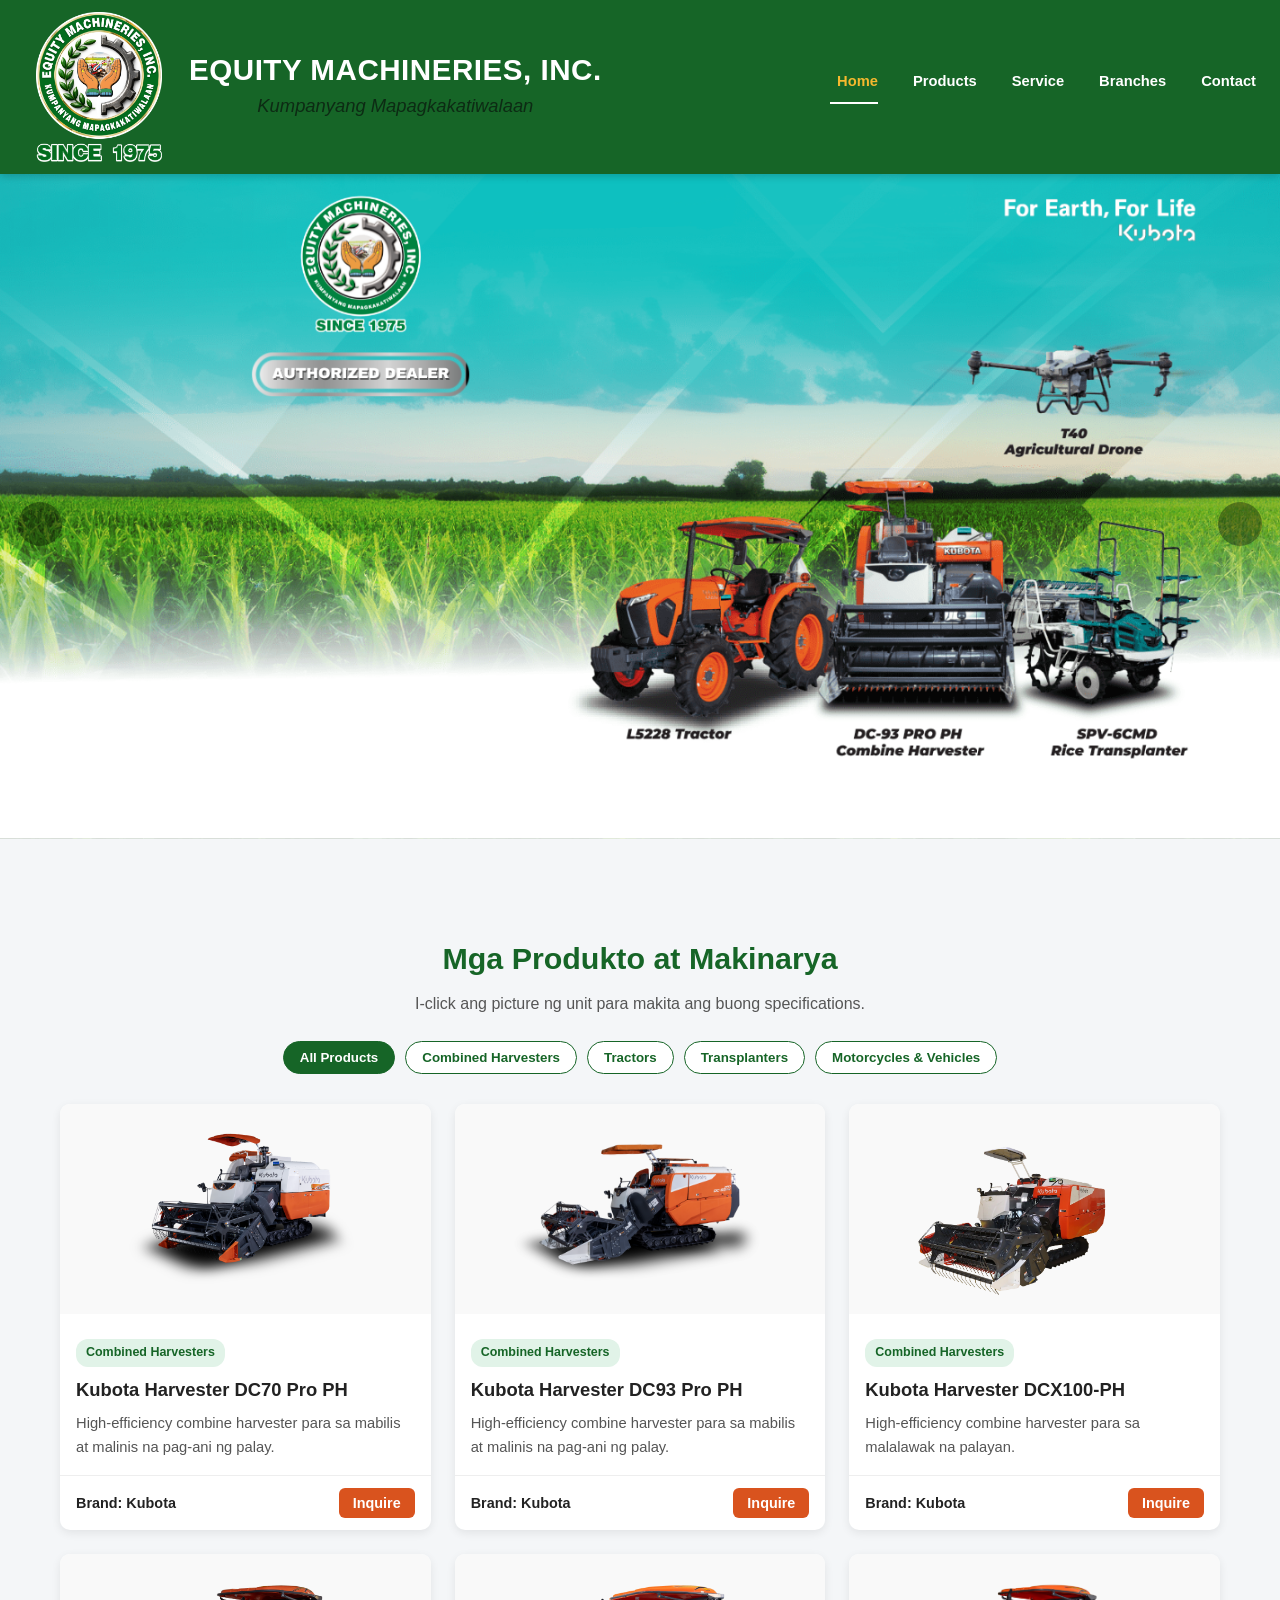
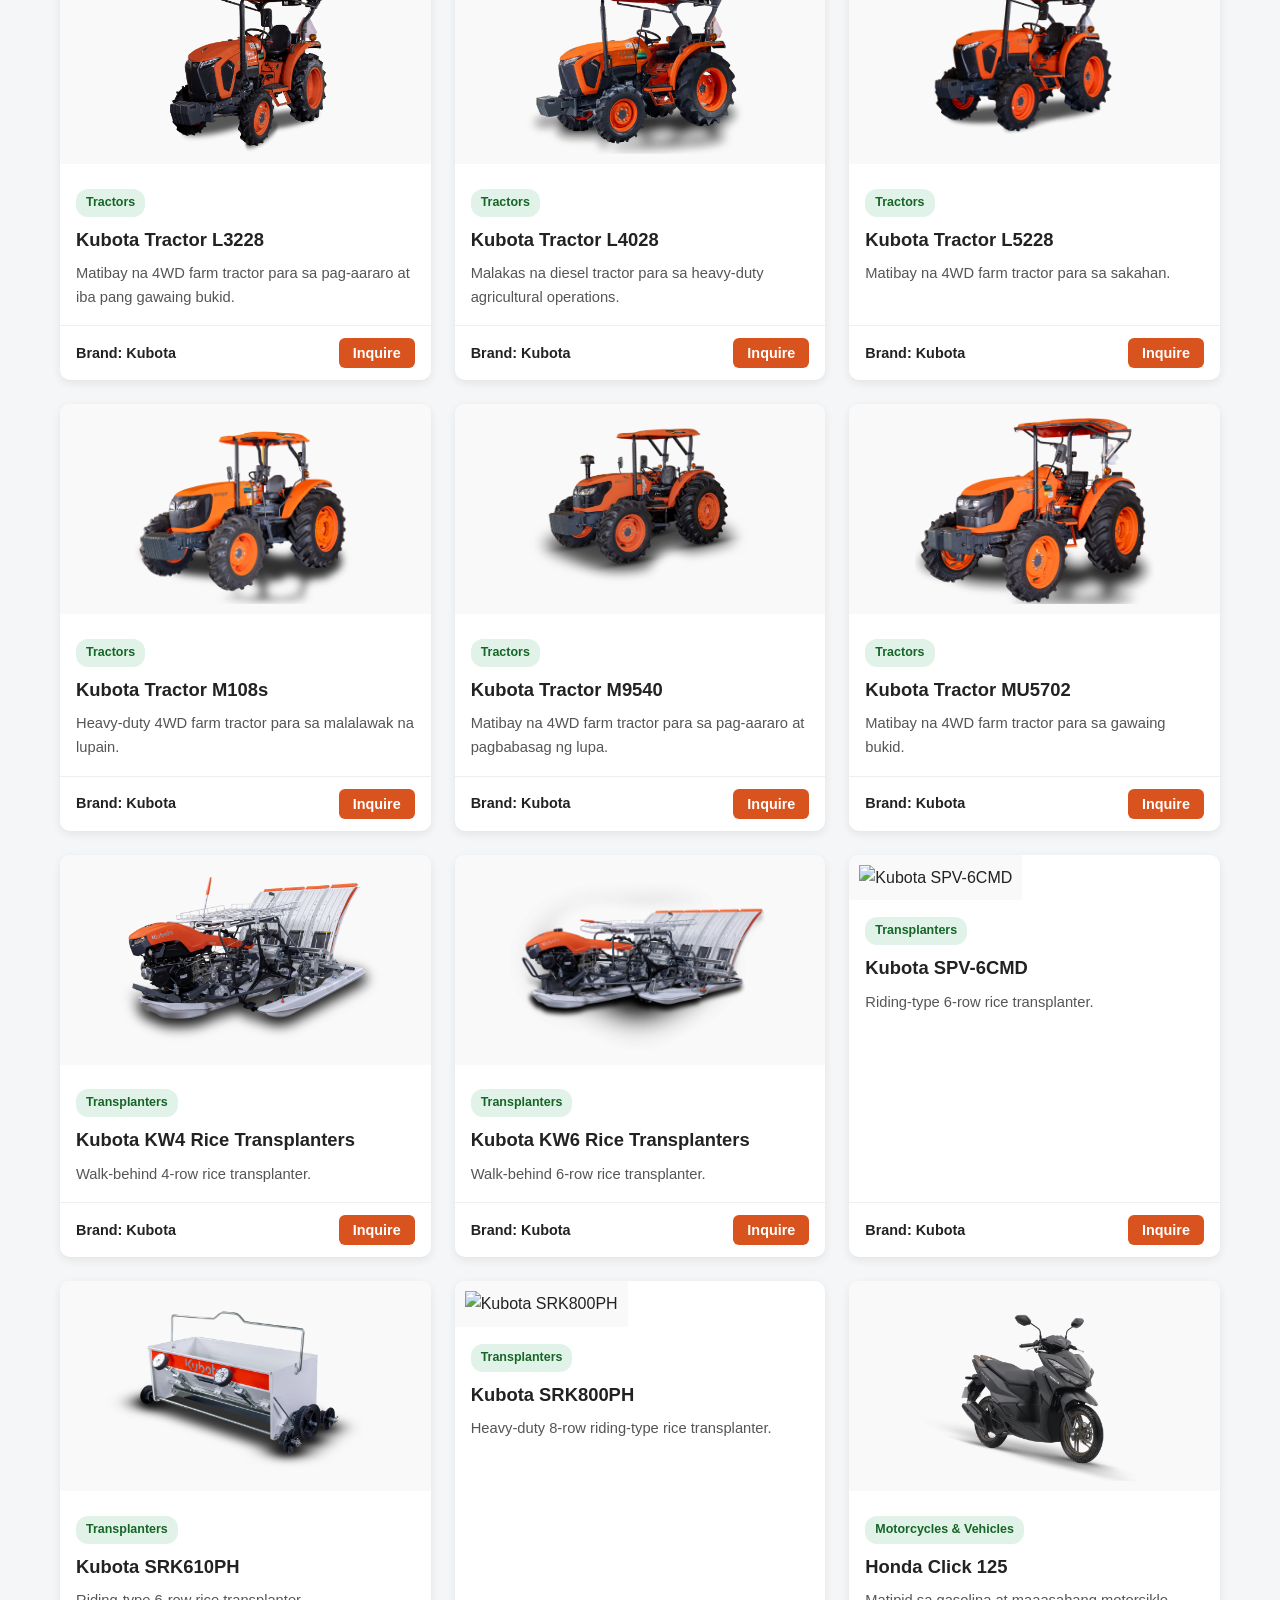
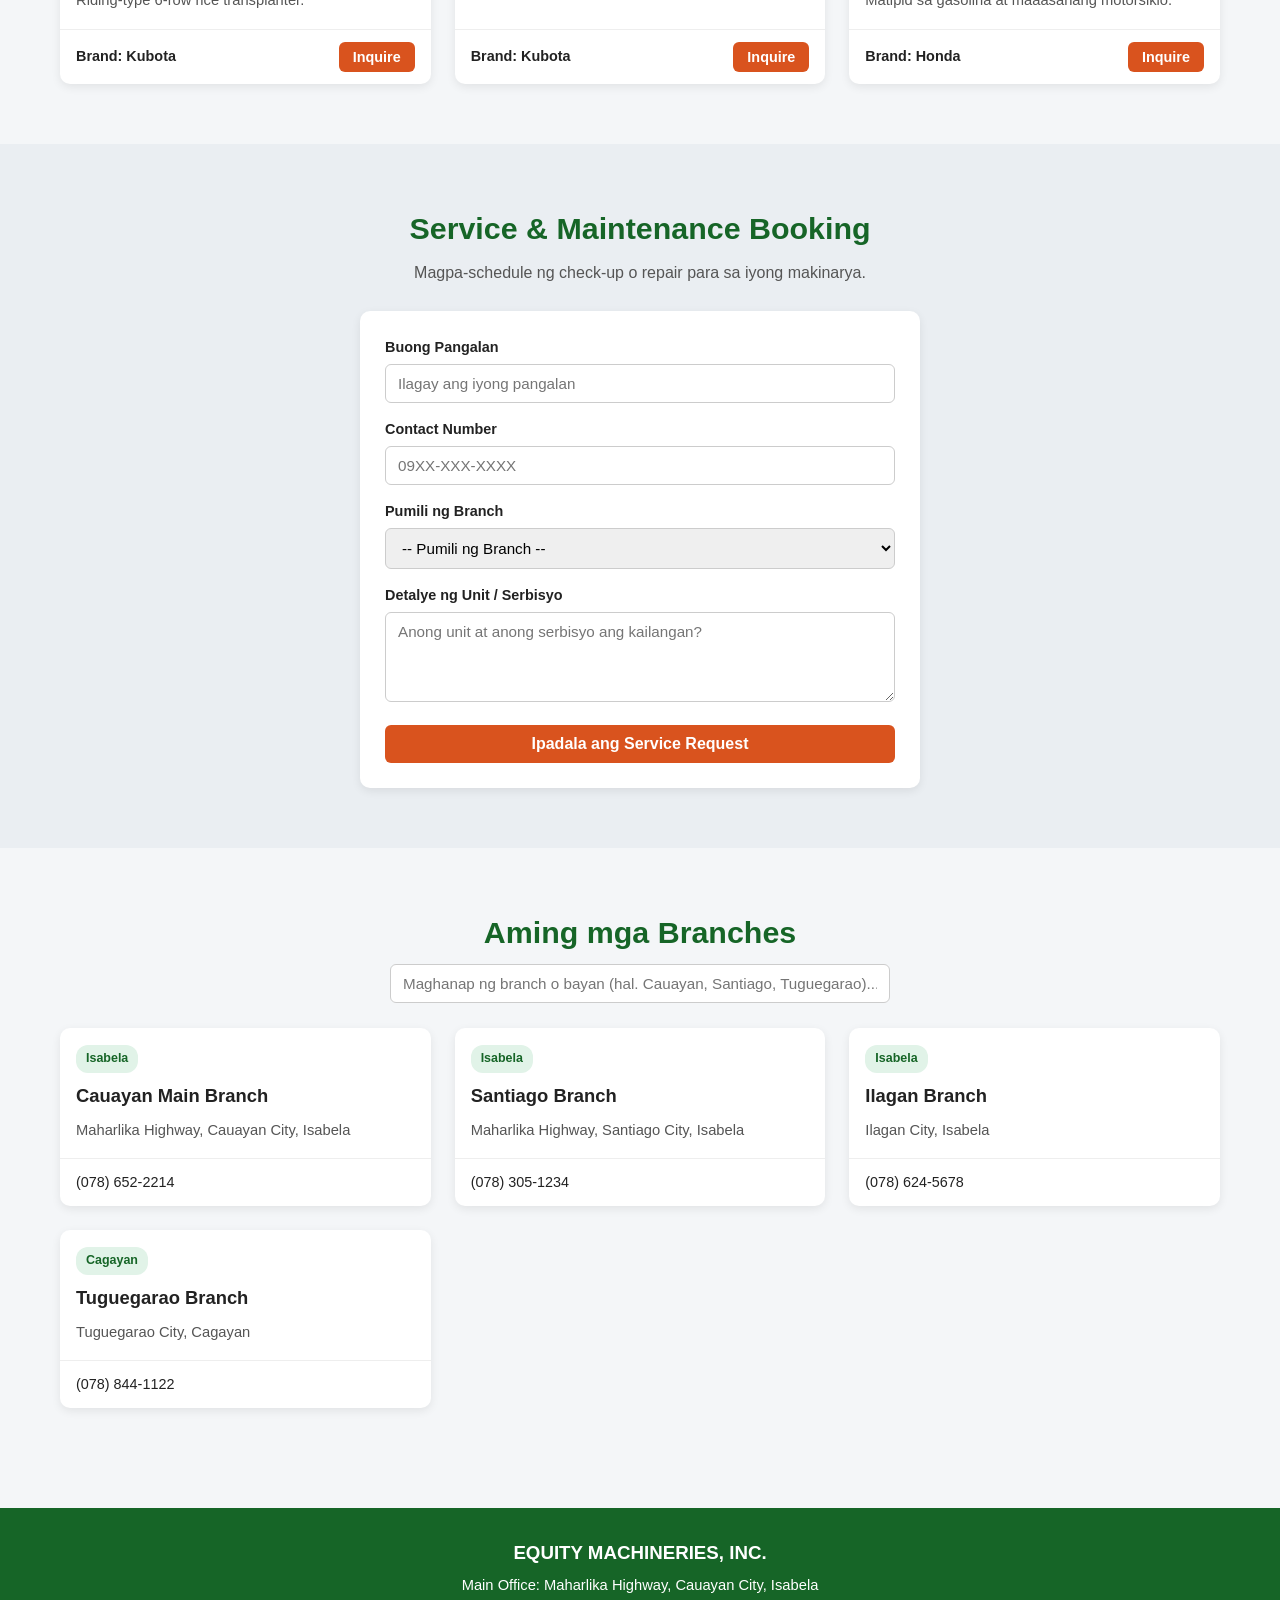
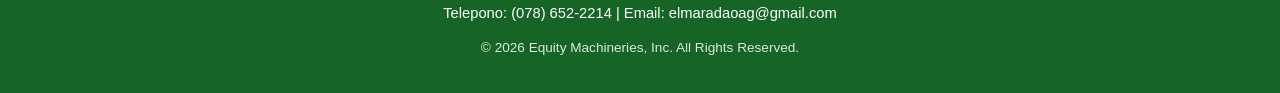
==== commit aa50b9c3: "Add files via upload" ====
--- a/.github/workflows/index.html
+++ b/.github/workflows/index.html
@@ -4,8 +4,8 @@
   <meta charset="UTF-8" />
   <meta name="viewport" content="width=device-width, initial-scale=1.0" />
   <title>Equity Machineries, Inc. | Kumpanyang Mapagkakatiwalaan</title>
-  <link rel="stylesheet" href="https://cloudflare.com" />
   <link rel="stylesheet" href="style.css" />
+    <script src="https://kit.fontawesome.com/a6f09e17e1.js" crossorigin="anonymous"></script>
 </head>
 <body>
 
@@ -16,7 +16,6 @@
       <div class="brand-section">
         <div class="logo-box">
           <img src="emi_logo.png" alt="Equity Machineries Logo" class="company-logo" />
-          <span class="since-text">SINCE 1975</span>
         </div>
         <div class="brand-text">
           <h1>EQUITY MACHINERIES, INC.</h1>
@@ -44,29 +43,28 @@
       </nav>
     </div>
   </header>
+  
+  <!-- hero slides-->
+  <div class="hero-slider" id="home">
+    
+  <!-- Mga Background Slides -->
+  <div class="slides-container" id="slidesContainer">
+    <div class="slide active" style="background-image: url('img/emiban2.png');"></div>
+    <div class="slide" style="background-image: url('img/emi3ban.png');"></div>
+    <div class="slide" style="background-image: url('img/emiban3.png');"></div>
+  </div>
 
-  <!-- HERO SLIDER -->
-  <section id="home" class="hero-slider">
-    <div class="slides-container" id="slidesContainer">
-      <div class="slide" style="background-image: linear-gradient(rgba(0,0,0,0.55), rgba(0,0,0,0.55)), url('img/banner1.jpg');">
-        <div class="slide-content">
-          <h2>Maaasahang Kagamitan sa Pagsasaka</h2>
-          <p>Authorized Dealer ng Kubota Harvesters, Tractors, Transplanters, at Honda Motorcycles.</p>
-          <a href="#products" class="btn">Tingnan ang mga Units</a>
-        </div>
-      </div>
-      <div class="slide" style="background-image: linear-gradient(rgba(0,0,0,0.55), rgba(0,0,0,0.55)), url('img/banner2.jpg');">
-        <div class="slide-content">
-          <h2>Malawak na Serbisyo sa Buong Rehiyon</h2>
-          <p>May mga branches sa Isabela, Cagayan, Nueva Vizcaya, at iba pang probinsya.</p>
-          <a href="#branches" class="btn">Hanapin ang Branch</a>
-        </div>
-      </div>
-    </div>
-    <button class="slider-btn prev" onclick="changeSlide(-1)">&#10094;</button>
-    <button class="slider-btn next" onclick="changeSlide(1)">&#10095;</button>
-    <div class="slider-dots" id="sliderDots"></div>
-  </section>
+  <!-- Left & Right Slide Arrows -->
+  <button class="slider-btn prev-btn" onclick="changeSlide(-1)" aria-label="Previous Slide">
+    <i class="fa-solid fa-chevron-left"></i>
+  </button>
+  <button class="slider-btn next-btn" onclick="changeSlide(1)" aria-label="Next Slide">
+    <i class="fa-solid fa-chevron-right"></i>
+  </button>
+
+  <!-- Dots Indicator sa Ilalim -->
+  <div class="slider-dots" id="sliderDots"></div>
+</div>
 
   <!-- PRODUCTS SECTION -->
   <section id="products" class="section">
--- a/.github/workflows/style.css
+++ b/.github/workflows/style.css
@@ -58,10 +58,9 @@
 }
 
 .company-logo {
-  width: 68px;
-  height: 68px;
+  width: 150px;
+  height: 150px;
   object-fit: contain;
-  border-radius: 50%;
 }
 
 .since-text {
@@ -119,18 +118,30 @@
   border-bottom: 2px solid #ffffff;
 }
 
-/* HERO SLIDER */
+/* Hero Section */
 .hero-slider {
   position: relative;
+  width: 100%;
+  height: 700px; /* Taas ng slider, puwedeng i-adjust */
   overflow: hidden;
-  height: 400px;
-  background-color: #111;
-}
-
+  display: flex;
+  align-items: center;
+  justify-content: center;
+  font-family: 'Segoe UI', Tahoma, Geneva, Verdana, sans-serif;
+}
+
+
+
+/* Container na gumagalaw pakaliwa at pakanan */
 .slides-container {
-  display: flex;
-  height: 100%;
-  transition: transform 0.5s ease-in-out;
+  position: absolute;
+  top: 0;
+  left: 0;
+  width: 100%;
+  height: 95%;
+  display: flex;
+  transition: transform 0.6s ease-in-out;
+  z-index: 1;
 }
 
 .slide {
@@ -138,58 +149,75 @@
   height: 100%;
   background-size: cover;
   background-position: center;
-  display: flex;
-  align-items: center;
-  justify-content: center;
-  text-align: center;
-  color: #fff;
-  padding: 20px;
-}
-
-.slide-content h2 {
-  font-size: 2.2rem;
-  margin-bottom: 10px;
-}
-
-.slide-content p {
-  font-size: 1.1rem;
-  margin-bottom: 20px;
-}
-
+  background-color: #0e6b2b; /* Fallback color habang naglo-load ang image */
+}
+
+/* Dark Green Tint Overlay */
+.hero-overlay {
+  position: absolute;
+  top: 0;
+  left: 0;
+  width: 100%;
+  height: 100%;
+  background: linear-gradient(rgba(10, 65, 28, 0.78), rgba(14, 107, 43, 0.72));
+  z-index: 2;
+}
+
+/* Left & Right Arrow Buttons */
 .slider-btn {
   position: absolute;
   top: 50%;
   transform: translateY(-50%);
-  background: rgba(0, 0, 0, 0.5);
-  color: #fff;
+  z-index: 4;
+  background-color: rgba(0, 0, 0, 0.35);
+  color: #ffffff;
   border: none;
-  padding: 12px 16px;
+  width: 44px;
+  height: 44px;
+  border-radius: 50%;
+  font-size: 1.2rem;
   cursor: pointer;
-  font-size: 18px;
-}
-
-.slider-btn.prev { left: 10px; }
-.slider-btn.next { right: 10px; }
-
+  display: flex;
+  align-items: center;
+  justify-content: center;
+  transition: background-color 0.2s ease;
+}
+
+.slider-btn:hover {
+  background-color: rgba(14, 107, 43, 0.9);
+}
+
+.prev-btn {
+  left: 18px;
+}
+
+.next-btn {
+  right: 18px;
+}
+
+/* Dots sa Ilalim */
 .slider-dots {
   position: absolute;
-  bottom: 15px;
-  width: 100%;
-  text-align: center;
+  bottom: 18px;
+  left: 50%;
+  transform: translateX(-50%);
+  z-index: 4;
+  display: flex;
+  gap: 8px;
 }
 
 .dot {
-  display: inline-block;
   width: 10px;
   height: 10px;
-  margin: 0 5px;
-  background: rgba(255, 255, 255, 0.5);
   border-radius: 50%;
+  background-color: rgba(255, 255, 255, 0.45);
   cursor: pointer;
+  transition: background-color 0.2s ease, transform 0.2s ease;
 }
 
 .dot.active {
-  background: #fff;
+  background-color: #f59e0b;
+  transform: scale(1.2);
 }
 
 /* SECTIONS & BUTTONS */
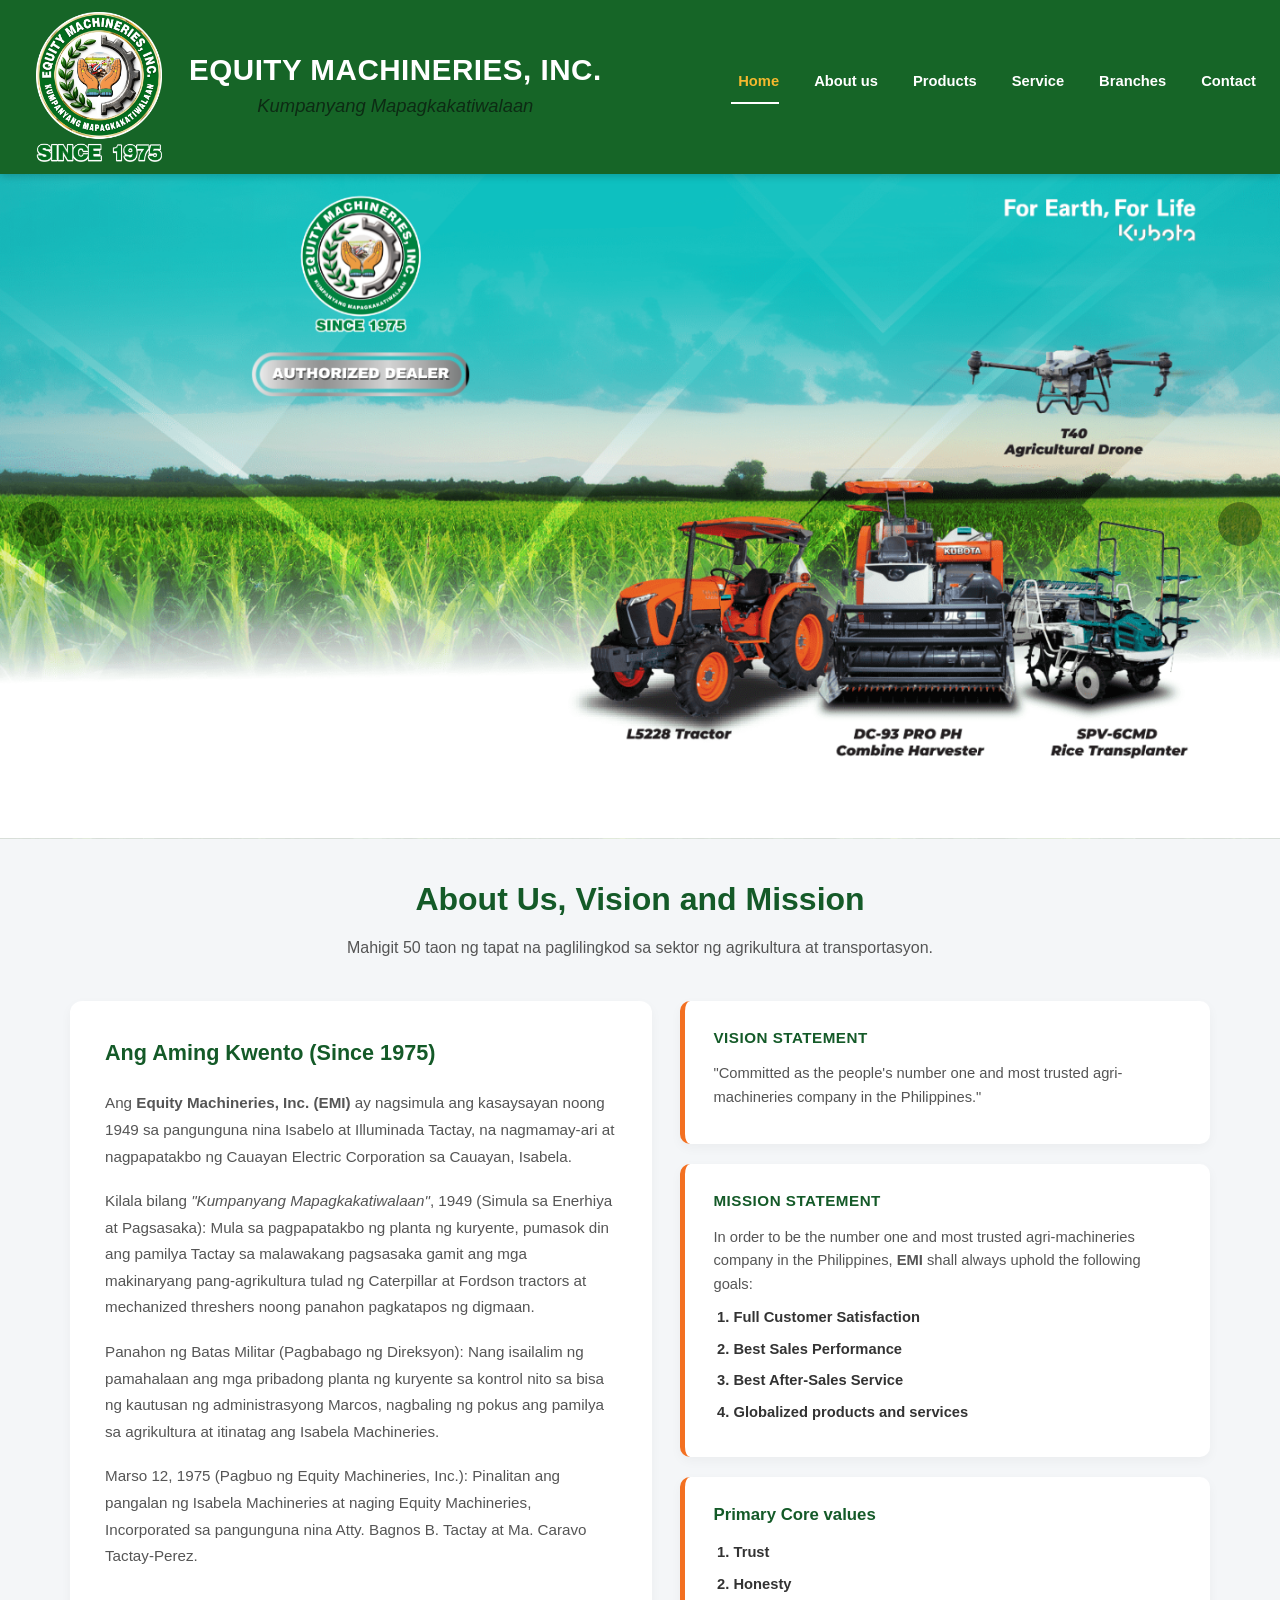
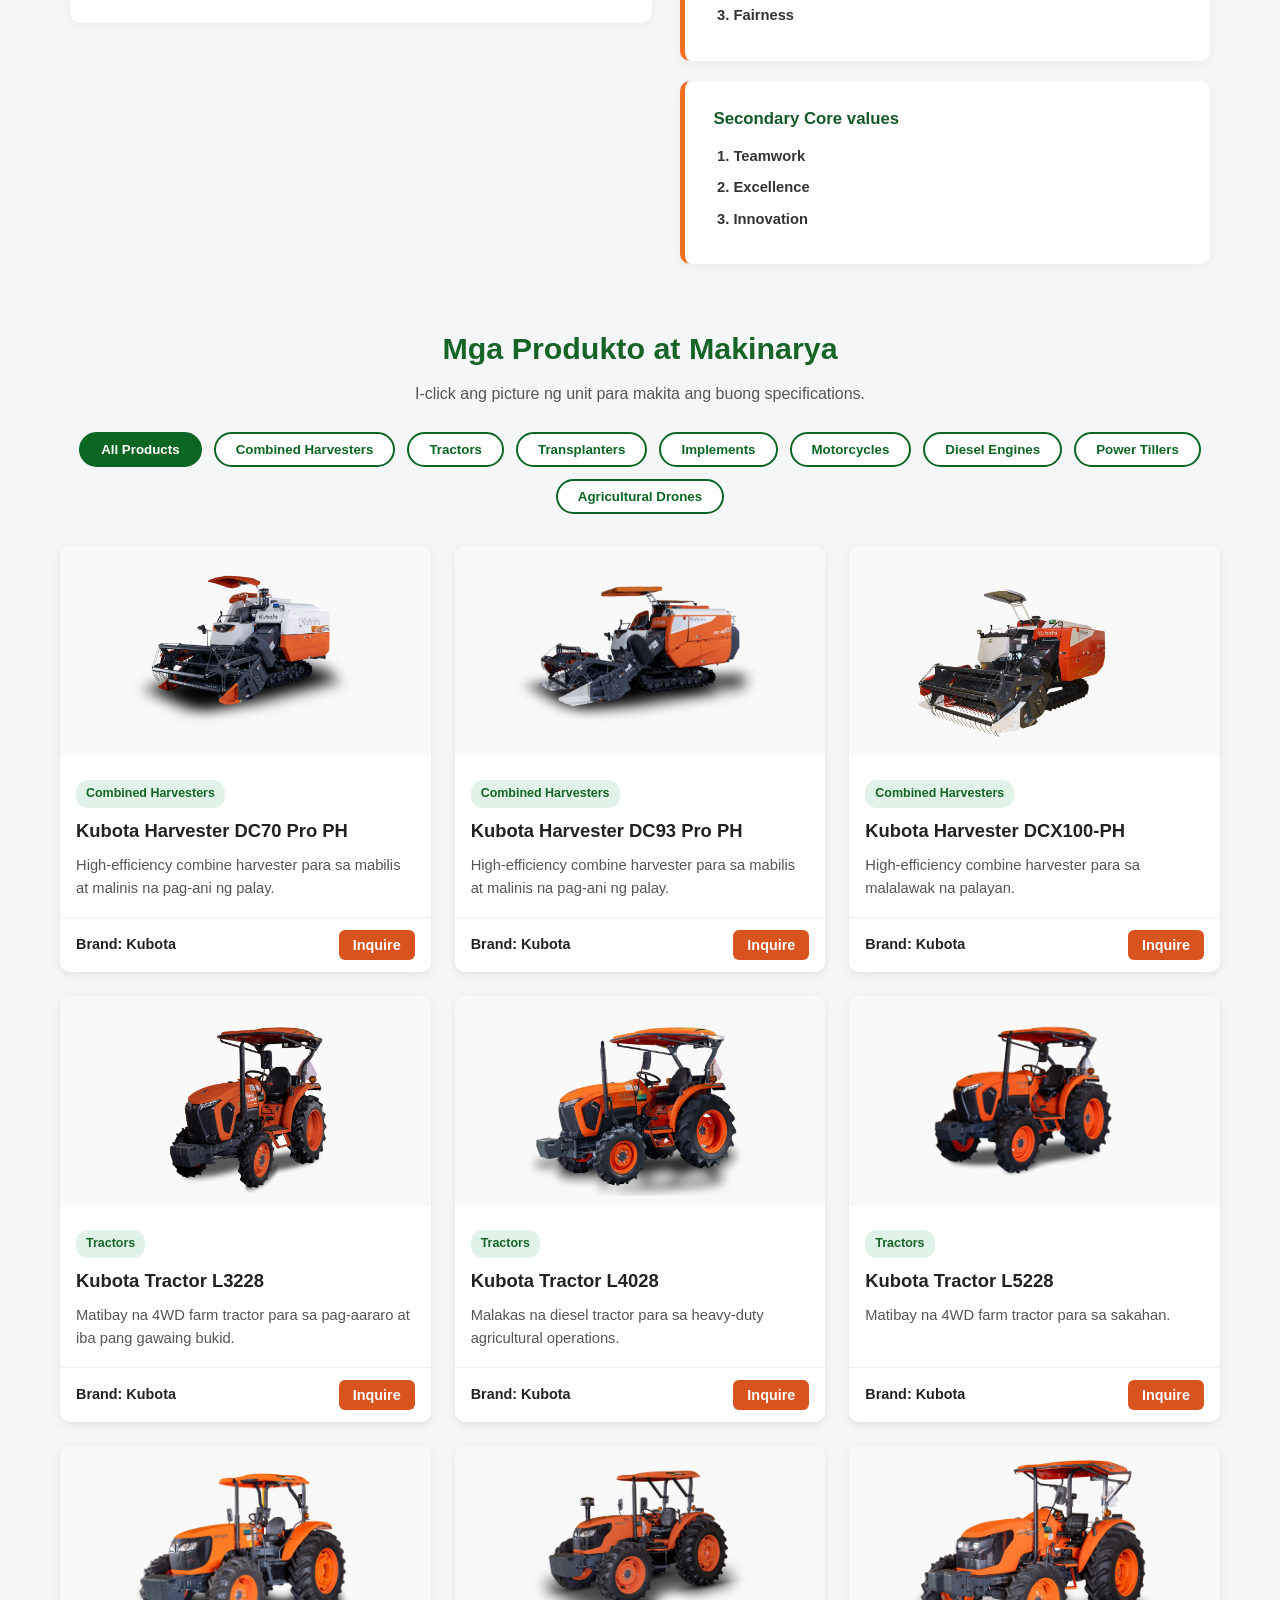
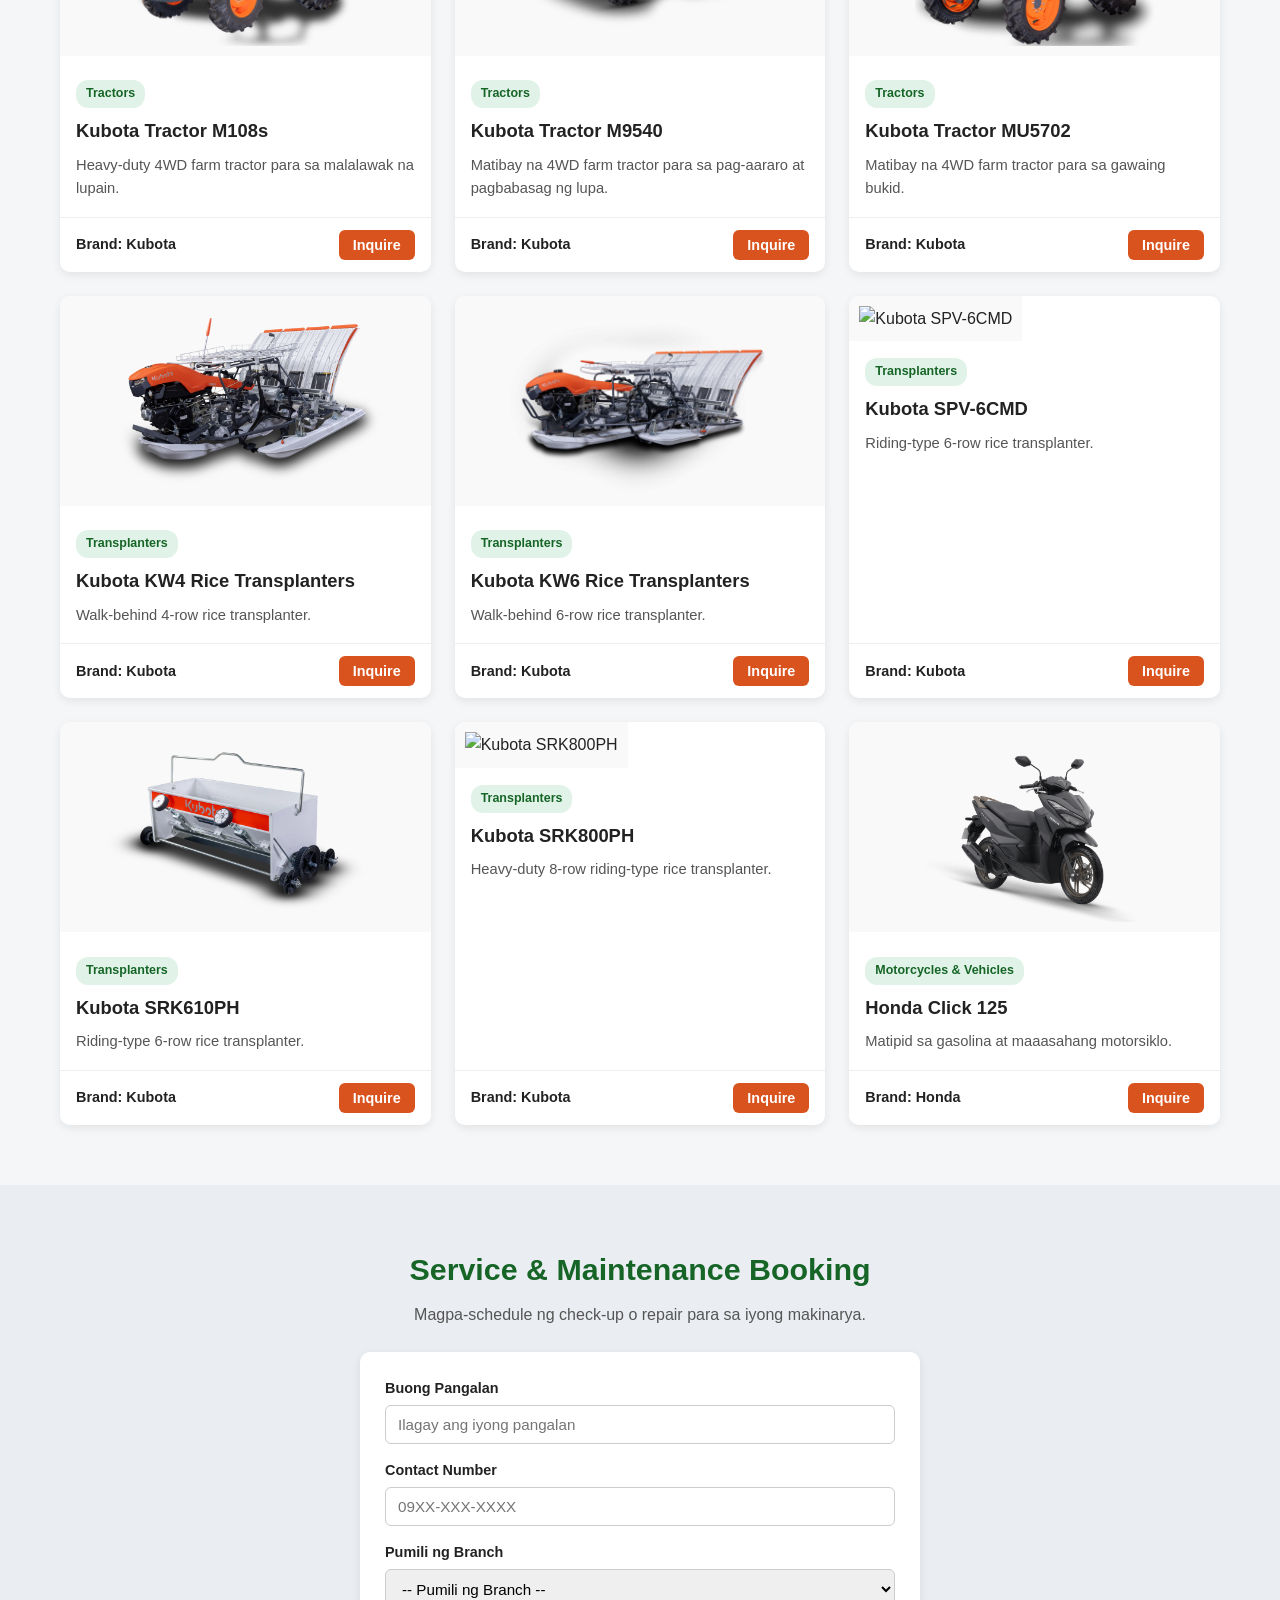
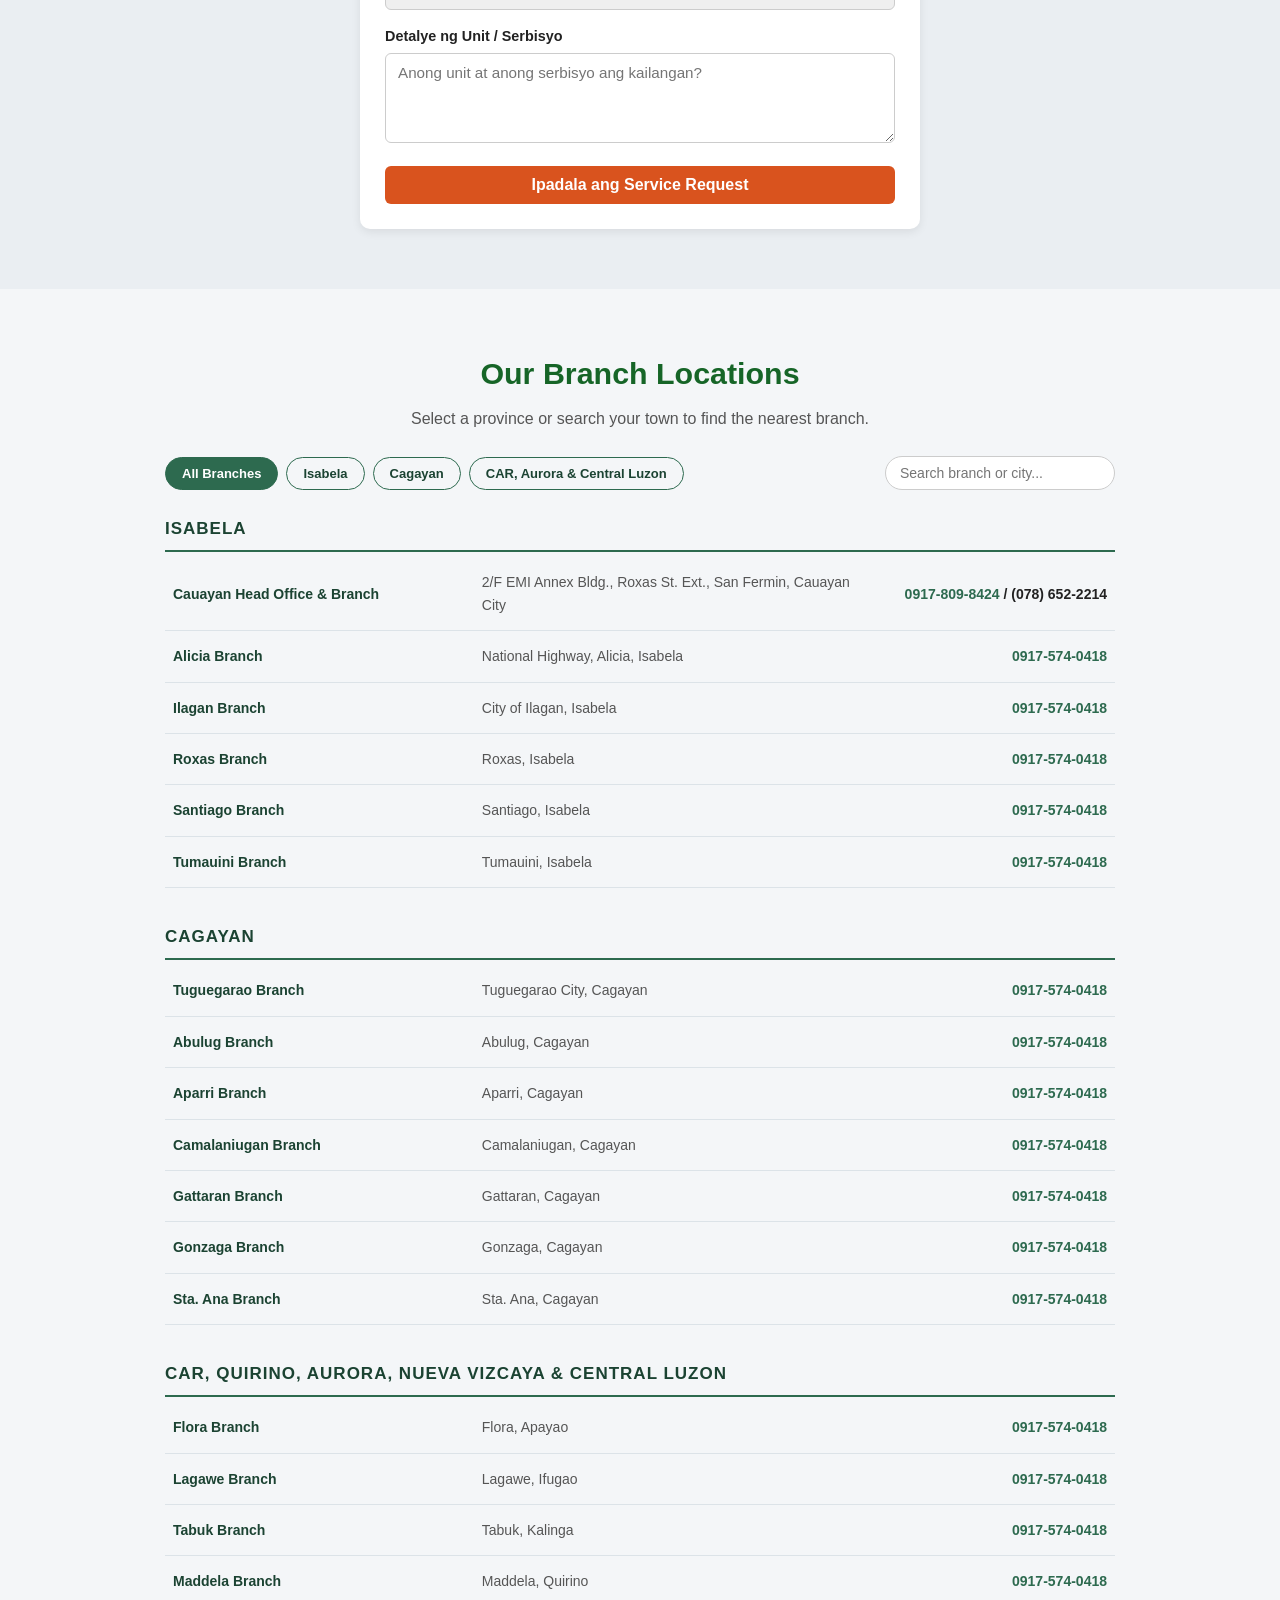
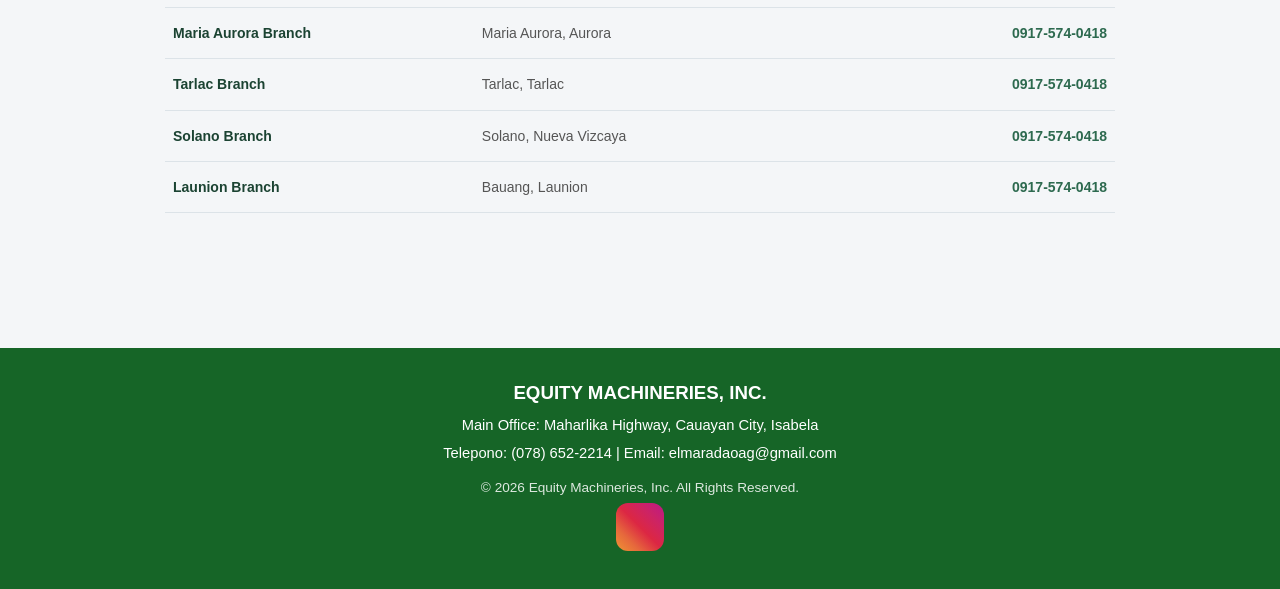
==== commit 1d0dd59c: "Add files via upload" ====
--- a/.github/workflows/index.html
+++ b/.github/workflows/index.html
@@ -28,6 +28,9 @@
         <a href="#home" class="nav-item active">
           <i class="fa-solid fa-house"></i> Home
         </a>
+        <a href="#about" class="nav-item">
+          <i class="fa-solid fa-circle-info"></i> About us
+        </a>
         <a href="#products" class="nav-item">
           <i class="fa-solid fa-tractor"></i> Products
         </a>
@@ -66,6 +69,83 @@
   <div class="slider-dots" id="sliderDots"></div>
 </div>
 
+  <!-- About Us & History Section -->
+<section class="about" id="about">
+  <div class="about-container">
+
+    <!-- Section Header -->
+    <div class="about-header">
+      <h2>About Us, Vision and Mission</h2>
+      <p>Mahigit 50 taon ng tapat na paglilingkod sa sektor ng agrikultura at transportasyon.</p>
+    </div>
+
+    <!-- 2-Column Content Grid -->
+    <div class="about-grid">
+      
+      <!-- Left Column: Ang Aming Kwento -->
+      <div class="story-card">
+        <h3>Ang Aming Kwento (Since 1975)</h3>
+        <p>
+          Ang <strong>Equity Machineries, Inc. (EMI)</strong> ay nagsimula ang kasaysayan noong 1949 sa pangunguna nina Isabelo at Illuminada Tactay, na nagmamay-ari at nagpapatakbo ng Cauayan Electric Corporation sa Cauayan, Isabela.
+        </p>
+        <p>
+          Kilala bilang <em>"Kumpanyang Mapagkakatiwalaan"</em>, 1949 (Simula sa Enerhiya at Pagsasaka): Mula sa pagpapatakbo ng planta ng kuryente, pumasok din ang pamilya Tactay sa malawakang pagsasaka gamit ang mga makinaryang pang-agrikultura tulad ng Caterpillar at Fordson tractors at mechanized threshers noong panahon pagkatapos ng digmaan.
+        </p>
+        <p>
+          Panahon ng Batas Militar (Pagbabago ng Direksyon): Nang isailalim ng pamahalaan ang mga pribadong planta ng kuryente sa kontrol nito sa bisa ng kautusan ng administrasyong Marcos, nagbaling ng pokus ang pamilya sa agrikultura at itinatag ang Isabela Machineries.
+        </p>
+        <p>
+          Marso 12, 1975 (Pagbuo ng Equity Machineries, Inc.): Pinalitan ang pangalan ng Isabela Machineries at naging Equity Machineries, Incorporated sa pangunguna nina Atty. Bagnos B. Tactay at Ma. Caravo Tactay-Perez.
+        </p>
+      </div>
+
+      <!-- Right Column: Vision, Mission & Core Values -->
+      <div class="vmv-column">
+        
+        <!-- Vision Card -->
+        <div class="vmv-card">
+          <h4>VISION STATEMENT</h4>
+          <p>"Committed as the people's number one and most trusted agri-machineries company in the Philippines."</p>
+        </div>
+
+        <!-- Mission Card -->
+        <div class="vmv-card">
+          <h4>MISSION STATEMENT</h4>
+          <p>In order to be the number one and most trusted agri-machineries company in the Philippines, <strong>EMI</strong> shall always uphold the following goals:</p>
+          <ol>
+            <li>Full Customer Satisfaction</li>
+            <li>Best Sales Performance</li>
+            <li>Best After-Sales Service</li>
+            <li>Globalized products and services</li>
+          </ol>
+        </div>
+
+        <!-- Primary Core Values Card -->
+        <div class="vmv-card">
+          <h4 class="title-case">Primary Core values</h4>
+          <ol>
+            <li>Trust</li>
+            <li>Honesty</li>
+            <li>Fairness</li>
+          </ol>
+        </div>
+
+        <!-- Secondary Core Values Card -->
+        <div class="vmv-card">
+          <h4 class="title-case">Secondary Core values</h4>
+          <ol>
+            <li>Teamwork</li>
+            <li>Excellence</li>
+            <li>Innovation</li>
+          </ol>
+        </div>
+
+      </div>
+    </div>
+  </div>
+</section>
+
+
   <!-- PRODUCTS SECTION -->
   <section id="products" class="section">
     <div class="container">
@@ -77,7 +157,11 @@
         <button class="filter-btn" onclick="filterProducts('Combined Harvesters', this)">Combined Harvesters</button>
         <button class="filter-btn" onclick="filterProducts('Tractors', this)">Tractors</button>
         <button class="filter-btn" onclick="filterProducts('Transplanters', this)">Transplanters</button>
-        <button class="filter-btn" onclick="filterProducts('Motorcycles & Vehicles', this)">Motorcycles & Vehicles</button>
+        <button class="filter-btn" onclick="filterProducts('Implements', this)">Implements</button>
+        <button class="filter-btn" onclick="filterProducts('Motorcycles', this)">Motorcycles</button>
+        <button class="filter-btn" onclick="filterProducts('Diesel Engines', this)">Diesel Engines</button>
+        <button class="filter-btn" onclick="filterProducts('Power Tillers', this)">Power Tillers</button>
+        <button class="filter-btn" onclick="filterProducts('Agricultural Drones', this)">Agricultural Drones</button>
       </div>
 
       <div id="productGrid" class="grid"></div>
@@ -115,15 +199,145 @@
 
   <!-- BRANCHES SECTION -->
   <section id="branches" class="section">
-    <div class="container">
-      <h2 class="section-title">Aming mga Branches</h2>
-      <div class="search-box">
-        <input type="text" id="branchSearch" onkeyup="filterBranches()" placeholder="Maghanap ng branch o bayan (hal. Cauayan, Santiago, Tuguegarao)..." />
-      </div>
-      <div id="branchGrid" class="grid"></div>
-      <p id="noResults" style="display:none; text-align:center; margin-top:15px;">Walang nahanap na branch.</p>
-    </div>
-  </section>
+  <h2 class="section-title">Our Branch Locations</h2>
+  <p class="section-subtitle">Select a province or search your town to find the nearest branch.</p>
+
+  <!-- Filter Tabs & Search Box -->
+  <div class="branch-controls">
+    <div class="filter-tabs">
+      <button type="button" class="tab-btn active" onclick="filterBranches('all', this)">All Branches</button>
+      <button type="button" class="tab-btn" onclick="filterBranches('isabela', this)">Isabela</button>
+      <button type="button" class="tab-btn" onclick="filterBranches('cagayan', this)">Cagayan</button>
+      <button type="button" class="tab-btn" onclick="filterBranches('others', this)">CAR, Aurora & Central Luzon</button>
+    </div>
+    <input type="text" id="branchSearchInput" class="branch-search" placeholder="Search branch or city..." onkeyup="searchBranches()">
+  </div>
+
+  <!-- Clean Directory List (No Boxes) -->
+  <div class="directory-wrapper" id="branchDirectory">
+    
+    <!-- ISABELA -->
+    <div class="province-group" data-province="isabela">
+      <h3 class="province-header">Isabela</h3>
+      <div class="branch-row">
+        <div class="branch-name"><strong>Cauayan Head Office & Branch</strong></div>
+        <div class="branch-addr">2/F EMI Annex Bldg., Roxas St. Ext., San Fermin, Cauayan City</div>
+        <div class="branch-tel"><a href="tel:09178098424">0917-809-8424</a> / (078) 652-2214</div>
+      </div>
+      <div class="branch-row">
+        <div class="branch-name"><strong>Alicia Branch</strong></div>
+        <div class="branch-addr">National Highway, Alicia, Isabela</div>
+        <div class="branch-tel"><a href="tel:09175740418">0917-574-0418</a></div>
+      </div>
+      <div class="branch-row">
+        <div class="branch-name"><strong>Ilagan Branch</strong></div>
+        <div class="branch-addr">City of Ilagan, Isabela</div>
+        <div class="branch-tel"><a href="tel:09175740418">0917-574-0418</a></div>
+      </div>
+      <div class="branch-row">
+        <div class="branch-name"><strong>Roxas Branch</strong></div>
+        <div class="branch-addr">Roxas, Isabela</div>
+        <div class="branch-tel"><a href="tel:09175740418">0917-574-0418</a></div>
+      </div>
+      <div class="branch-row">
+        <div class="branch-name"><strong>Santiago Branch</strong></div>
+        <div class="branch-addr">Santiago, Isabela</div>
+        <div class="branch-tel"><a href="tel:09175740418">0917-574-0418</a></div>
+      </div>
+      <div class="branch-row">
+        <div class="branch-name"><strong>Tumauini Branch</strong></div>
+        <div class="branch-addr">Tumauini, Isabela</div>
+        <div class="branch-tel"><a href="tel:09175740418">0917-574-0418</a></div>
+      </div>
+    </div>
+
+    <!-- CAGAYAN -->
+    <div class="province-group" data-province="cagayan">
+      <h3 class="province-header">Cagayan</h3>
+      <div class="branch-row">
+        <div class="branch-name"><strong>Tuguegarao Branch</strong></div>
+        <div class="branch-addr">Tuguegarao City, Cagayan</div>
+        <div class="branch-tel"><a href="tel:09175740418">0917-574-0418</a></div>
+      </div>
+      <div class="branch-row">
+        <div class="branch-name"><strong>Abulug Branch</strong></div>
+        <div class="branch-addr">Abulug, Cagayan</div>
+        <div class="branch-tel"><a href="tel:09175740418">0917-574-0418</a></div>
+      </div>
+      <div class="branch-row">
+        <div class="branch-name"><strong>Aparri Branch</strong></div>
+        <div class="branch-addr">Aparri, Cagayan</div>
+        <div class="branch-tel"><a href="tel:09175740418">0917-574-0418</a></div>
+      </div>
+      <div class="branch-row">
+        <div class="branch-name"><strong>Camalaniugan Branch</strong></div>
+        <div class="branch-addr">Camalaniugan, Cagayan</div>
+        <div class="branch-tel"><a href="tel:09175740418">0917-574-0418</a></div>
+      </div>
+      <div class="branch-row">
+        <div class="branch-name"><strong>Gattaran Branch</strong></div>
+        <div class="branch-addr">Gattaran, Cagayan</div>
+        <div class="branch-tel"><a href="tel:09175740418">0917-574-0418</a></div>
+      </div>
+      <div class="branch-row">
+        <div class="branch-name"><strong>Gonzaga Branch</strong></div>
+        <div class="branch-addr">Gonzaga, Cagayan</div>
+        <div class="branch-tel"><a href="tel:09175740418">0917-574-0418</a></div>
+      </div>
+        <div class="branch-row">
+        <div class="branch-name"><strong>Sta. Ana Branch</strong></div>
+        <div class="branch-addr">Sta. Ana, Cagayan</div>
+        <div class="branch-tel"><a href="tel:09175740418">0917-574-0418</a></div>
+      </div>
+    </div>
+
+    <!-- OTHER PROVINCES -->
+    <div class="province-group" data-province="others">
+      <h3 class="province-header">CAR, Quirino, Aurora, Nueva Vizcaya & Central Luzon</h3>
+      <div class="branch-row">
+        <div class="branch-name"><strong>Flora Branch</strong></div>
+        <div class="branch-addr">Flora, Apayao</div>
+        <div class="branch-tel"><a href="tel:09175740418">0917-574-0418</a></div>
+      </div>
+      <div class="branch-row">
+        <div class="branch-name"><strong>Lagawe Branch</strong></div>
+        <div class="branch-addr">Lagawe, Ifugao</div>
+        <div class="branch-tel"><a href="tel:09175740418">0917-574-0418</a></div>
+      </div>
+      <div class="branch-row">
+        <div class="branch-name"><strong>Tabuk Branch</strong></div>
+        <div class="branch-addr">Tabuk, Kalinga</div>
+        <div class="branch-tel"><a href="tel:09175740418">0917-574-0418</a></div>
+      </div>
+      <div class="branch-row">
+        <div class="branch-name"><strong>Maddela Branch</strong></div>
+        <div class="branch-addr">Maddela, Quirino</div>
+        <div class="branch-tel"><a href="tel:09175740418">0917-574-0418</a></div>
+      </div>
+      <div class="branch-row">
+        <div class="branch-name"><strong>Maria Aurora Branch</strong></div>
+        <div class="branch-addr">Maria Aurora, Aurora</div>
+        <div class="branch-tel"><a href="tel:09175740418">0917-574-0418</a></div>
+      </div>
+      <div class="branch-row">
+        <div class="branch-name"><strong>Tarlac Branch</strong></div>
+        <div class="branch-addr">Tarlac, Tarlac</div>
+        <div class="branch-tel"><a href="tel:09175740418">0917-574-0418</a></div>
+      </div>
+        <div class="branch-row">
+        <div class="branch-name"><strong>Solano Branch</strong></div>
+        <div class="branch-addr">Solano, Nueva Vizcaya</div>
+        <div class="branch-tel"><a href="tel:09175740418">0917-574-0418</a></div>
+      </div>
+        <div class="branch-row">
+        <div class="branch-name"><strong>Launion Branch</strong></div>
+        <div class="branch-addr">Bauang, Launion</div>
+        <div class="branch-tel"><a href="tel:09175740418">0917-574-0418</a></div>
+      </div>
+    </div>
+
+  </div>
+</section>
 
   <!-- CONTACT & FOOTER -->
   <footer id="contact" class="footer">
@@ -133,6 +347,19 @@
       <p>Telepono: (078) 652-2214 | Email: elmaradaoag@gmail.com</p>
       <p class="copyright">&copy; 2026 Equity Machineries, Inc. All Rights Reserved.</p>
     </div>
+    <!-- Social Media Links -->
+<div class="social-links">
+      <a href="https://www.facebook.com/equitymachineriesinc/" target="_blank" rel="noopener noreferrer" aria-label="Facebook">
+        <i class="fa-brands fa-facebook fa-3x"></i>
+      </a>
+      <a href="https://www.youtube.com/@equitymachineriesincsince1975" target="_blank" rel="noopener noreferrer" aria-label="YouTube">
+        <i class="fa-brands fa-youtube fa-3x"></i>
+      </a>
+      </a>
+      <a href="https://www.instagram.com/equity_machineries_inc/" target="_blank" rel="noopener noreferrer" aria-label="TikTok">
+        <i class="fa-brands fa-instagram fa-3x"></i>
+  </a>
+</div>
   </footer>
 
   <!-- MODAL 1: UNIT SPECIFICATIONS POPUP -->
--- a/.github/workflows/style.css
+++ b/.github/workflows/style.css
@@ -1,3 +1,14 @@
+:root {
+  --primary-green: #0b6623;
+  --dark-green: #074417;
+  --accent-orange: #f37021;
+  --light-bg: #858585;
+  --white: #ffffff;
+  --text-dark: #222222;
+  --text-muted: #555555;
+  --border-color: #dce4de;
+}
+
 /* RESET & BASE STYLES */
 * {
   box-sizing: border-box;
@@ -220,6 +231,123 @@
   transform: scale(1.2);
 }
 
+/* About Section */
+.about-section {
+  background-color: #eceeee;
+  padding: 60px 20px;
+  font-family: 'Segoe UI', Tahoma, Geneva, Verdana, sans-serif;
+  color: #4a4a4a;
+}
+
+.about-container {
+  max-width: 1140px;
+  margin: 0 auto;
+}
+
+/* Header */
+.about-header {
+  text-align: center;
+  margin-bottom: 40px;
+}
+
+.about-header h2 {
+  color: #145a28;
+  font-size: 2rem;
+  font-weight: 700;
+  margin-bottom: 10px;
+}
+
+.about-header p {
+  color: #555;
+  font-size: 1rem;
+}
+
+/* Grid Layout */
+.about-grid {
+  display: grid;
+  grid-template-columns: 1.1fr 1fr;
+  gap: 28px;
+  align-items: start;
+}
+
+/* Left Card: Story */
+.story-card {
+  background-color: #ffffff;
+  padding: 35px;
+  border-radius: 12px;
+  box-shadow: 0 4px 12px rgba(0, 0, 0, 0.04);
+}
+
+.story-card h3 {
+  color: #145a28;
+  font-size: 1.35rem;
+  margin-top: 0;
+  margin-bottom: 20px;
+}
+
+.story-card p {
+  font-size: 0.95rem;
+  line-height: 1.75;
+  margin-bottom: 18px;
+  color: #555555;
+}
+
+/* Right Column Cards */
+.vmv-column {
+  display: flex;
+  flex-direction: column;
+  gap: 20px;
+}
+
+.vmv-card {
+  background-color: #ffffff;
+  padding: 25px 28px;
+  border-radius: 10px;
+  border-left: 5px solid #f37021; /* Kubota / EMI Orange Accent */
+  box-shadow: 0 4px 12px rgba(0, 0, 0, 0.04);
+}
+
+.vmv-card h4 {
+  color: #145a28;
+  font-size: 0.95rem;
+  font-weight: 700;
+  letter-spacing: 0.5px;
+  margin-top: 0;
+  margin-bottom: 12px;
+}
+
+.vmv-card h4.title-case {
+  font-size: 1.05rem;
+  letter-spacing: 0;
+}
+
+.vmv-card p {
+  font-size: 0.92rem;
+  line-height: 1.6;
+  margin: 0 0 10px 0;
+  color: #555555;
+}
+
+.vmv-card ol {
+  margin: 8px 0 0 0;
+  padding-left: 20px;
+}
+
+.vmv-card ol li {
+  font-size: 0.92rem;
+  font-weight: 600;
+  color: #333333;
+  margin-bottom: 8px;
+}
+
+/* Responsive para sa Mobile */
+@media (max-width: 850px) {
+  .about-grid {
+    grid-template-columns: 1fr;
+  }
+}
+
+
 /* SECTIONS & BUTTONS */
 .section {
   padding: 60px 0;
@@ -502,6 +630,27 @@
   opacity: 0.85;
 }
 
+/* Social Media Links in Footer */
+.social-links .fa-facebook {
+  color: #1877F2;
+}
+
+.social-links .fa-youtube {
+  color: #FF0000;
+}
+
+.social-links .fa-instagram {
+  display: inline-flex;
+  align-items: center;
+  justify-content: center;
+  width: 48px;
+  height: 48px;
+  border-radius: 12px;
+  background: linear-gradient(45deg, #f09433 0%, #e6683c 25%, #dc2743 50%, #cc2366 75%, #bc1888 100%);
+  color: #ffffff;
+  text-decoration: none;
+}
+
 /* MOBILE RESPONSIVE */
 @media (max-width: 900px) {
   .header-container {
@@ -520,4 +669,127 @@
   }
 }
 
-
+/* Filter Buttons */
+.filter-bar {
+  display: flex;
+  justify-content: center;
+  flex-wrap: wrap;
+  gap: 0.75rem;
+  margin-bottom: 2rem;
+}
+
+.filter-btn {
+  padding: 0.5rem 1.25rem;
+  border: 2px solid var(--primary-green);
+  background: var(--white);
+  color: var(--primary-green);
+  border-radius: 25px;
+  cursor: pointer;
+  font-weight: 600;
+  transition: all 0.3s;
+}
+
+.filter-btn.active,
+.filter-btn:hover {
+  background: var(--primary-green);
+  color: var(--white);
+}
+/* Branch Filter Tabs & Search */
+.branch-controls {
+  max-width: 950px;
+  margin: 0 auto 25px;
+  display: flex;
+  flex-wrap: wrap;
+  justify-content: space-between;
+  align-items: center;
+  gap: 12px;
+}
+
+.filter-tabs {
+  display: flex;
+  flex-wrap: wrap;
+  gap: 8px;
+}
+
+.tab-btn {
+  padding: 8px 16px;
+  border: 1px solid #2d6a4f;
+  background: transparent;
+  color: #1b4332;
+  border-radius: 20px;
+  font-size: 13px;
+  font-weight: bold;
+  cursor: pointer;
+  transition: all 0.2s;
+}
+
+.tab-btn:hover,
+.tab-btn.active {
+  background: #2d6a4f;
+  color: #fff;
+}
+
+.branch-search {
+  padding: 8px 14px;
+  border: 1px solid #ccc;
+  border-radius: 20px;
+  font-size: 14px;
+  min-width: 230px;
+}
+
+/* Clean Minimalist Branch Directory (No Boxes) */
+.directory-wrapper {
+  max-width: 950px;
+  margin: 0 auto;
+}
+
+.province-group {
+  margin-bottom: 35px;
+}
+
+.province-header {
+  font-size: 17px;
+  color: #1b4332;
+  text-transform: uppercase;
+  letter-spacing: 1px;
+  padding-bottom: 8px;
+  border-bottom: 2px solid #2d6a4f;
+  margin-bottom: 5px;
+}
+
+.branch-row {
+  display: grid;
+  grid-template-columns: 1.3fr 1.7fr 1fr;
+  gap: 15px;
+  padding: 14px 8px;
+  border-bottom: 1px solid #dce3e8;
+  align-items: center;
+  font-size: 14px;
+  transition: background 0.2s;
+}
+
+.branch-row:hover {
+  background-color: #eaf4ee;
+}
+
+.branch-name {
+  color: #1b4332;
+}
+
+.branch-addr {
+  color: #555;
+}
+
+.branch-tel {
+  text-align: right;
+  font-weight: bold;
+}
+
+.branch-tel a {
+  color: #2d6a4f;
+  text-decoration: none;
+}
+
+
+
+
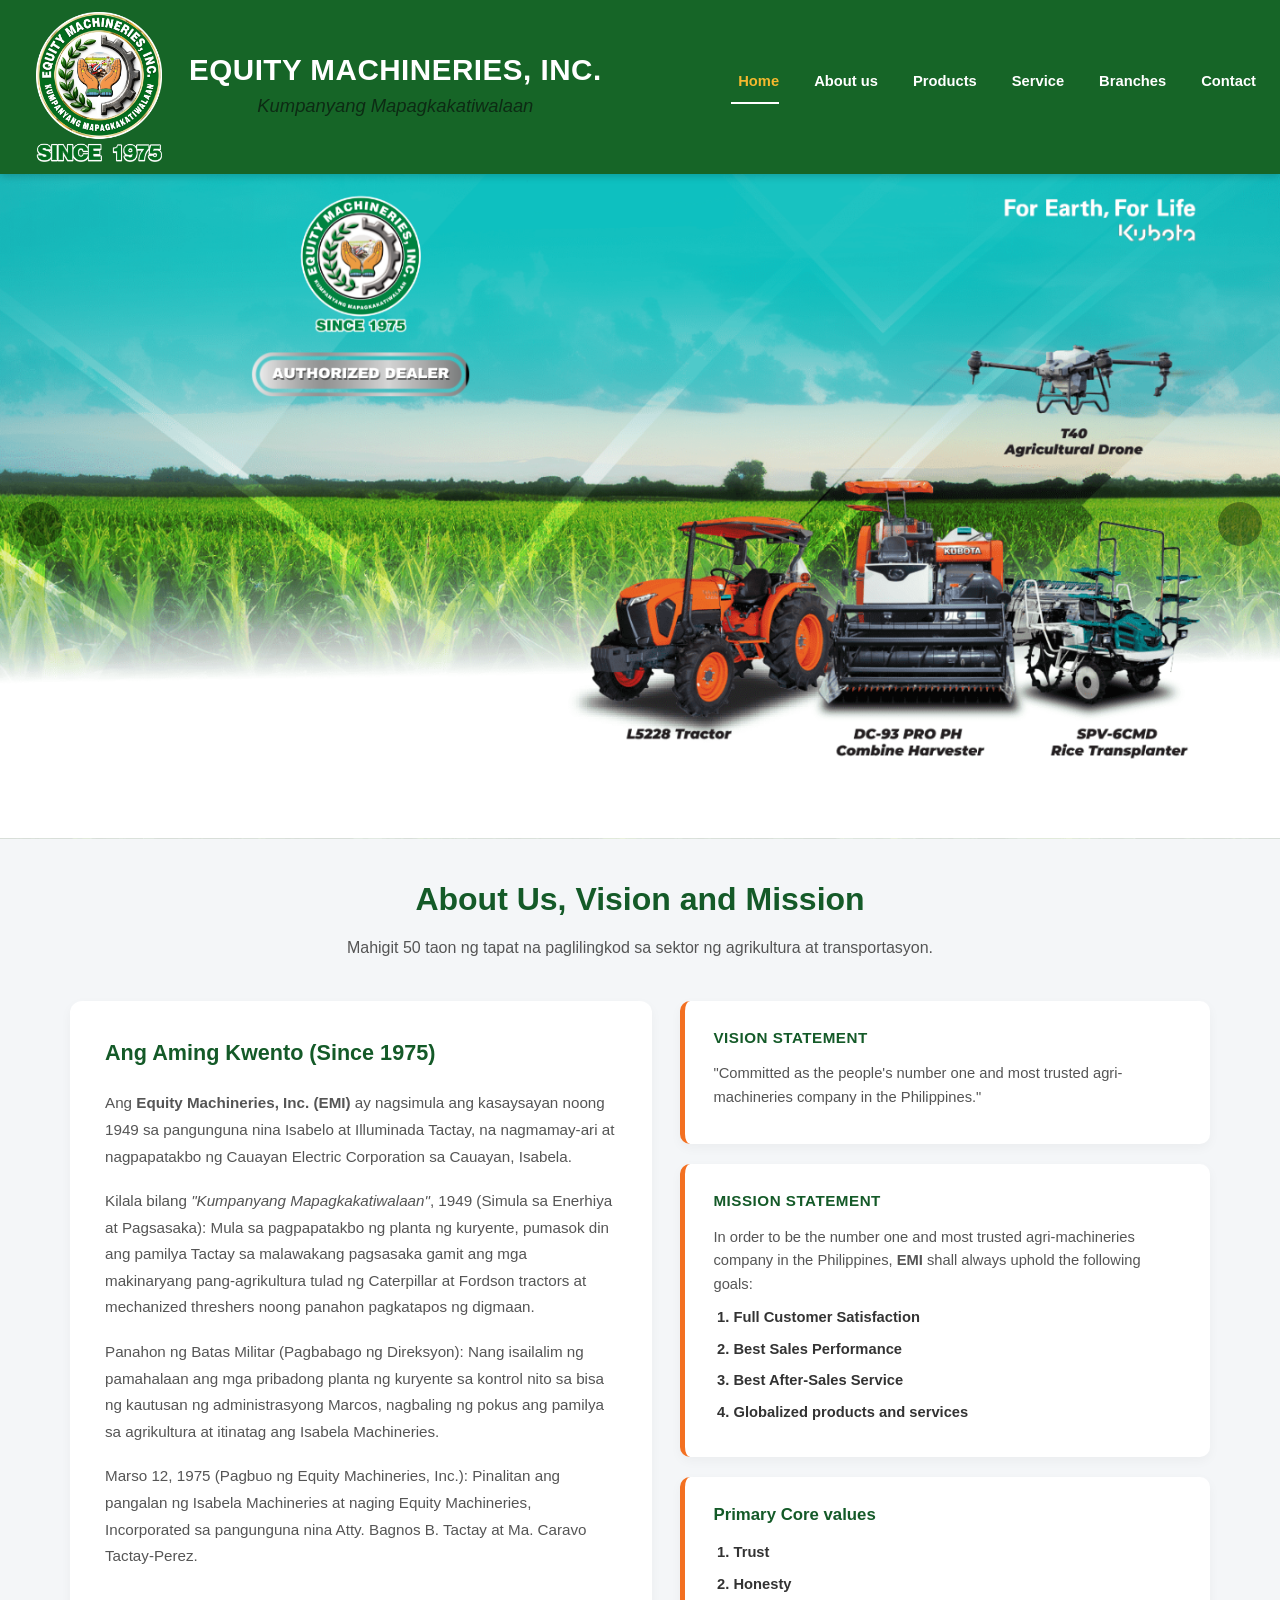
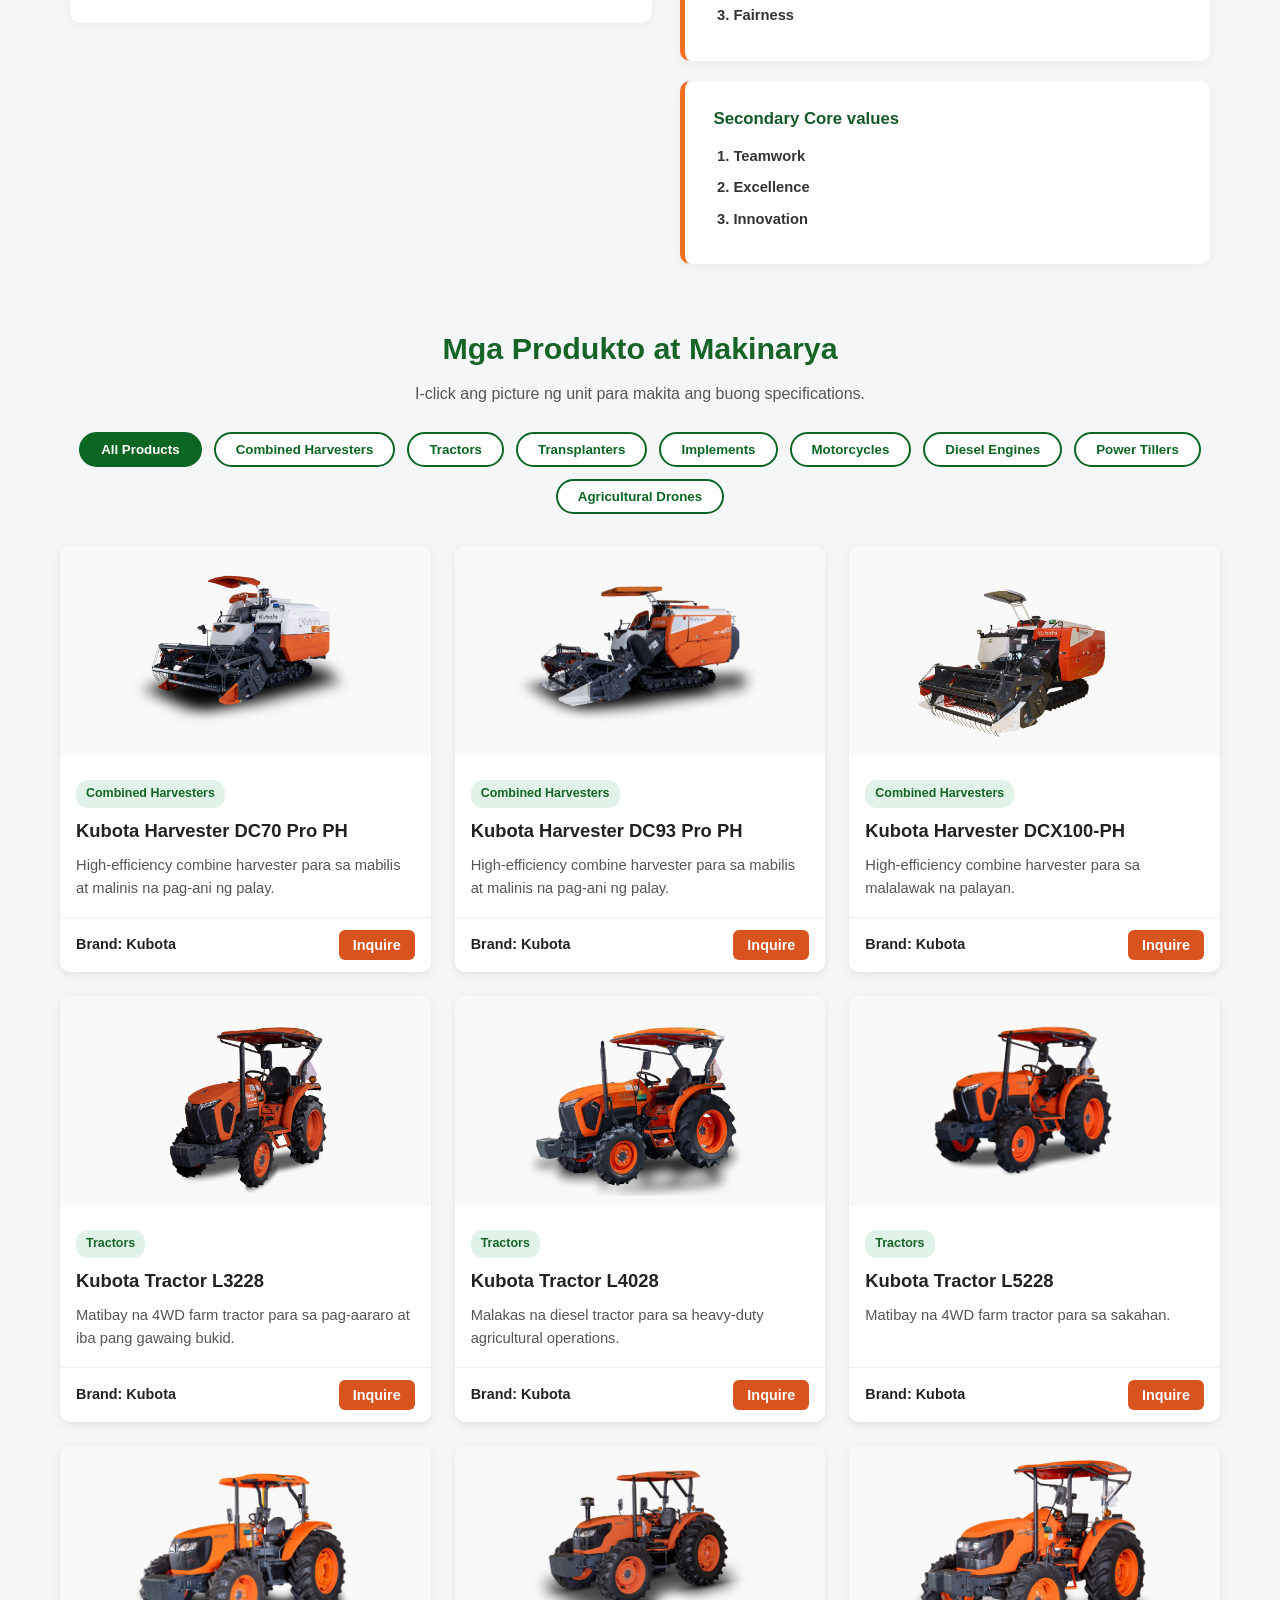
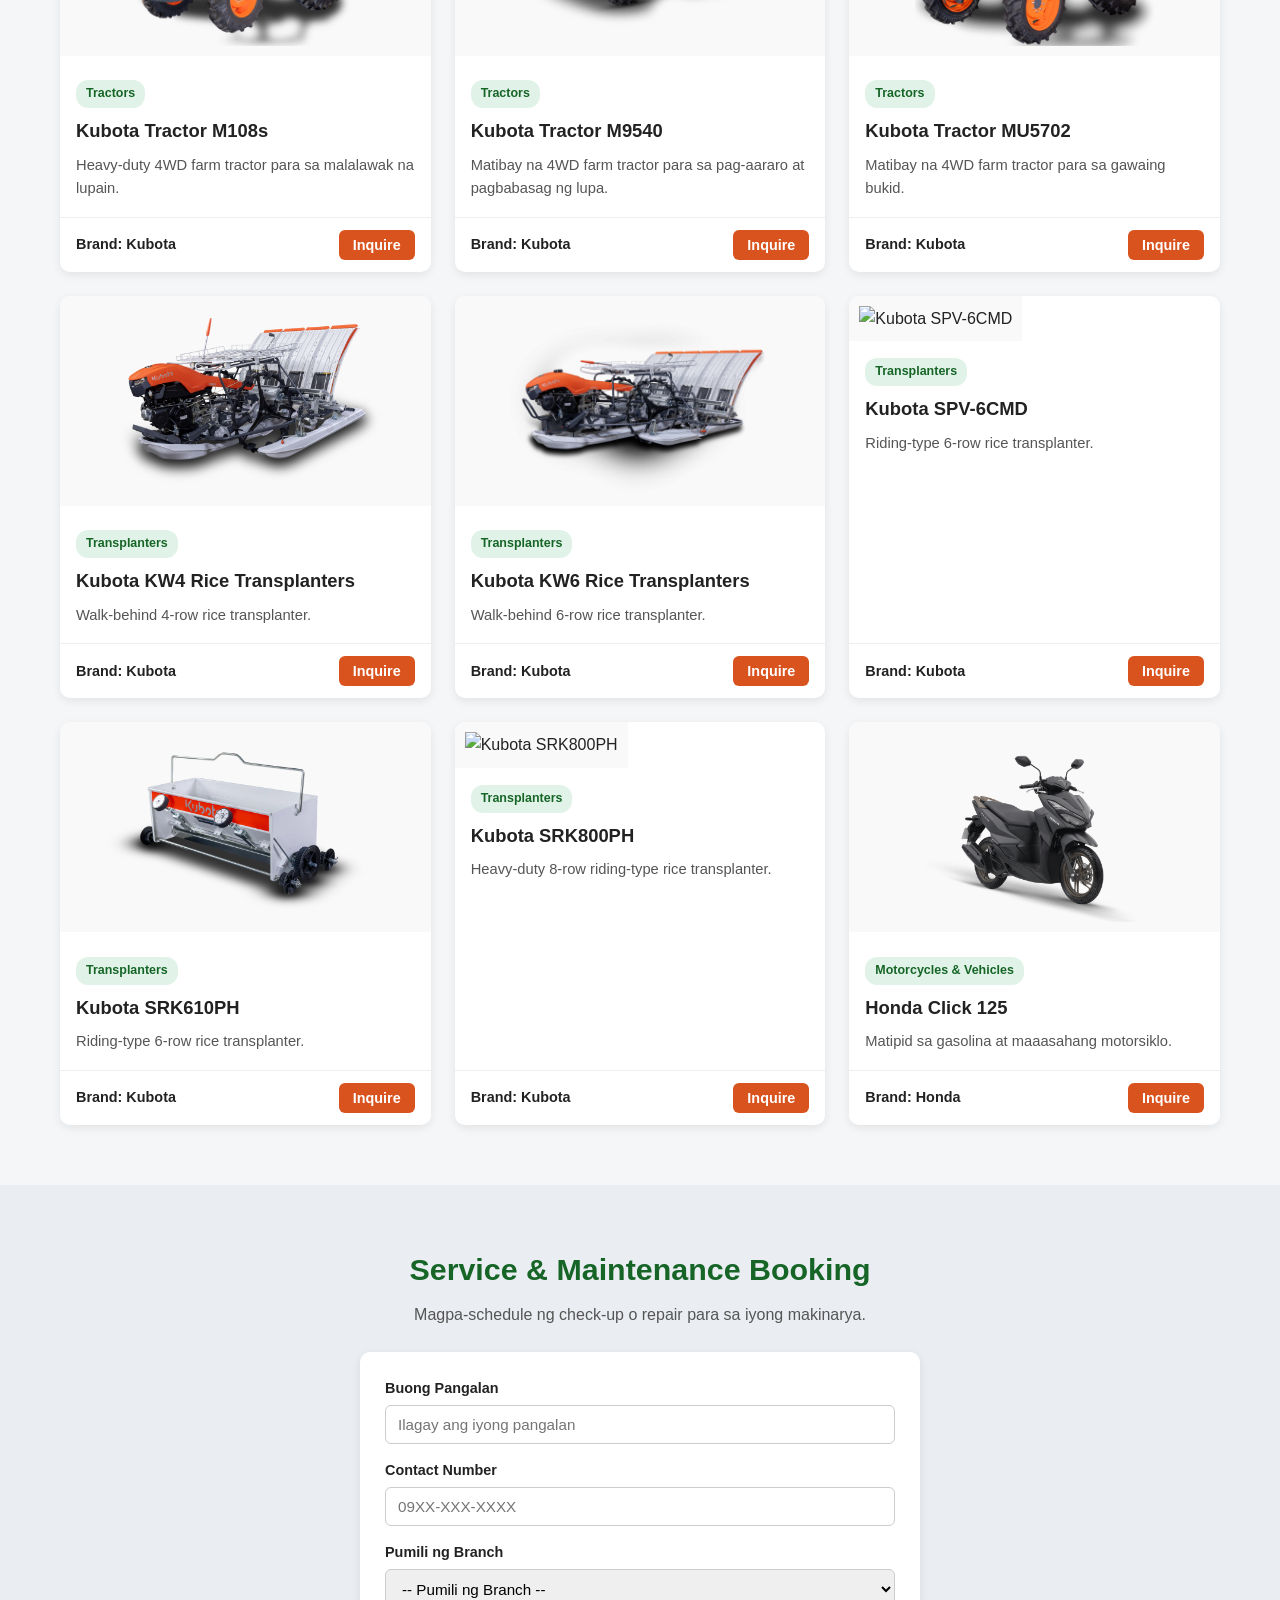
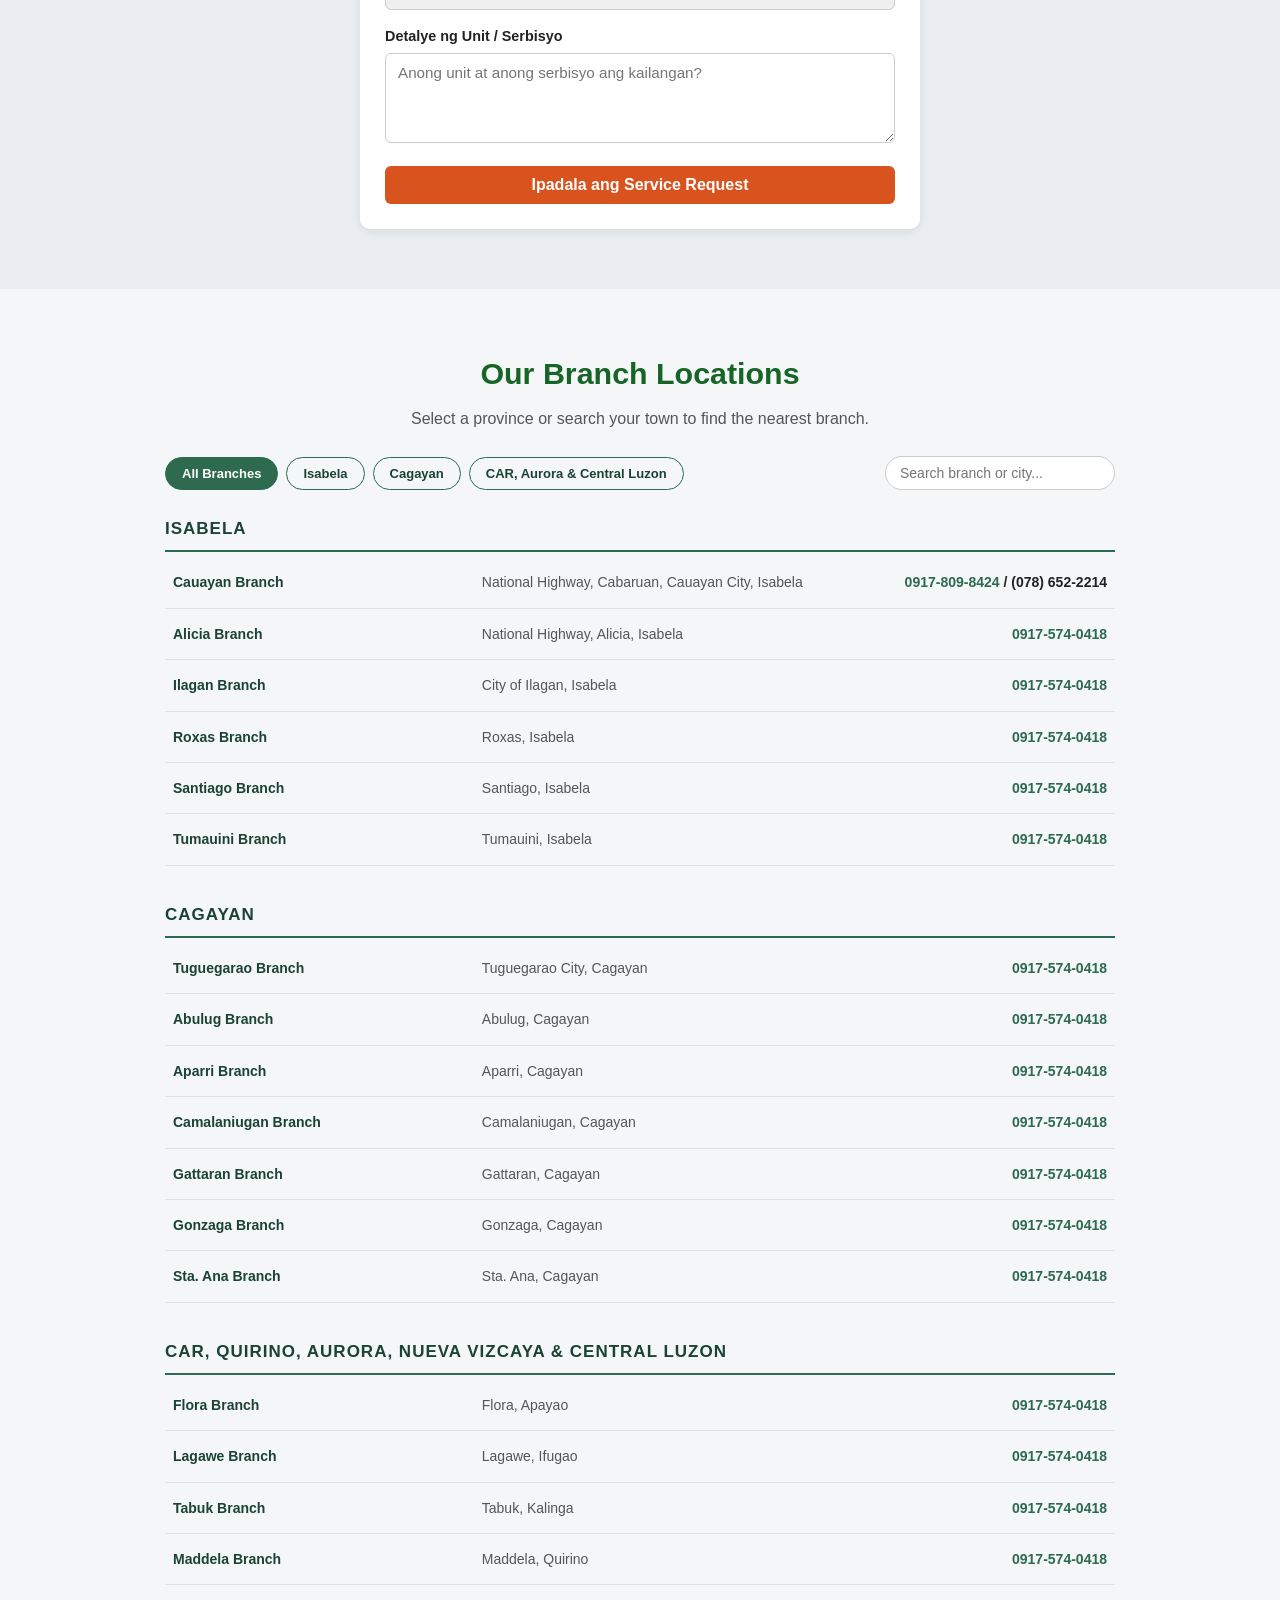
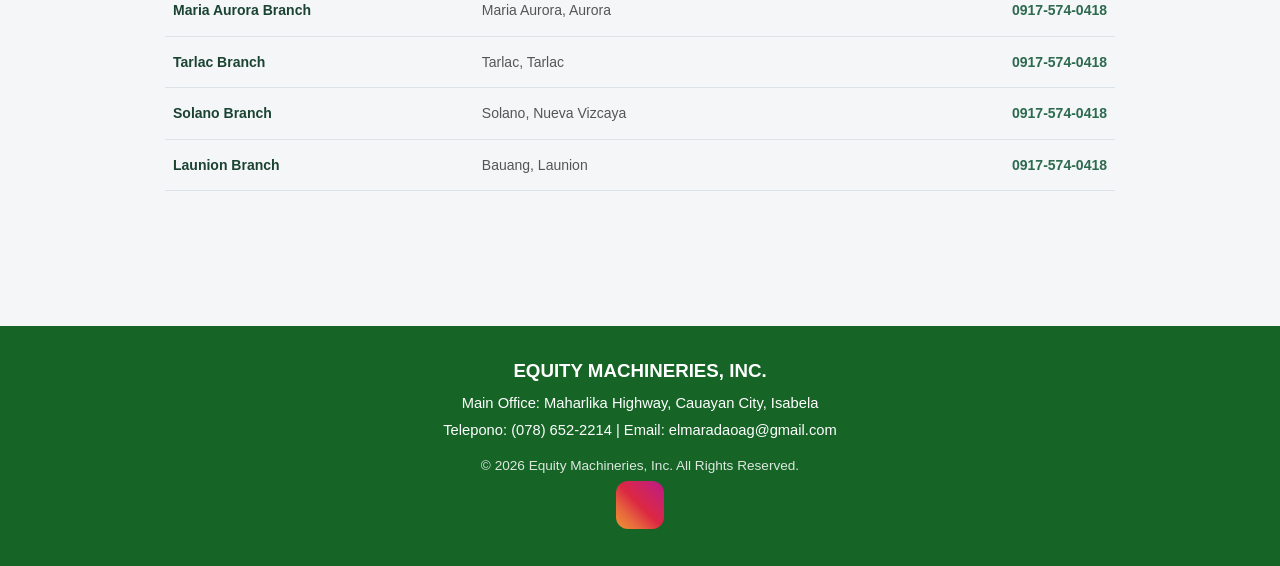
==== commit 20694d3d: "Add files via upload" ====
--- a/.github/workflows/index.html
+++ b/.github/workflows/index.html
@@ -220,8 +220,8 @@
     <div class="province-group" data-province="isabela">
       <h3 class="province-header">Isabela</h3>
       <div class="branch-row">
-        <div class="branch-name"><strong>Cauayan Head Office & Branch</strong></div>
-        <div class="branch-addr">2/F EMI Annex Bldg., Roxas St. Ext., San Fermin, Cauayan City</div>
+        <div class="branch-name"><strong>Cauayan Branch</strong></div>
+        <div class="branch-addr">National Highway, Cabaruan, Cauayan City, Isabela</div>
         <div class="branch-tel"><a href="tel:09178098424">0917-809-8424</a> / (078) 652-2214</div>
       </div>
       <div class="branch-row">
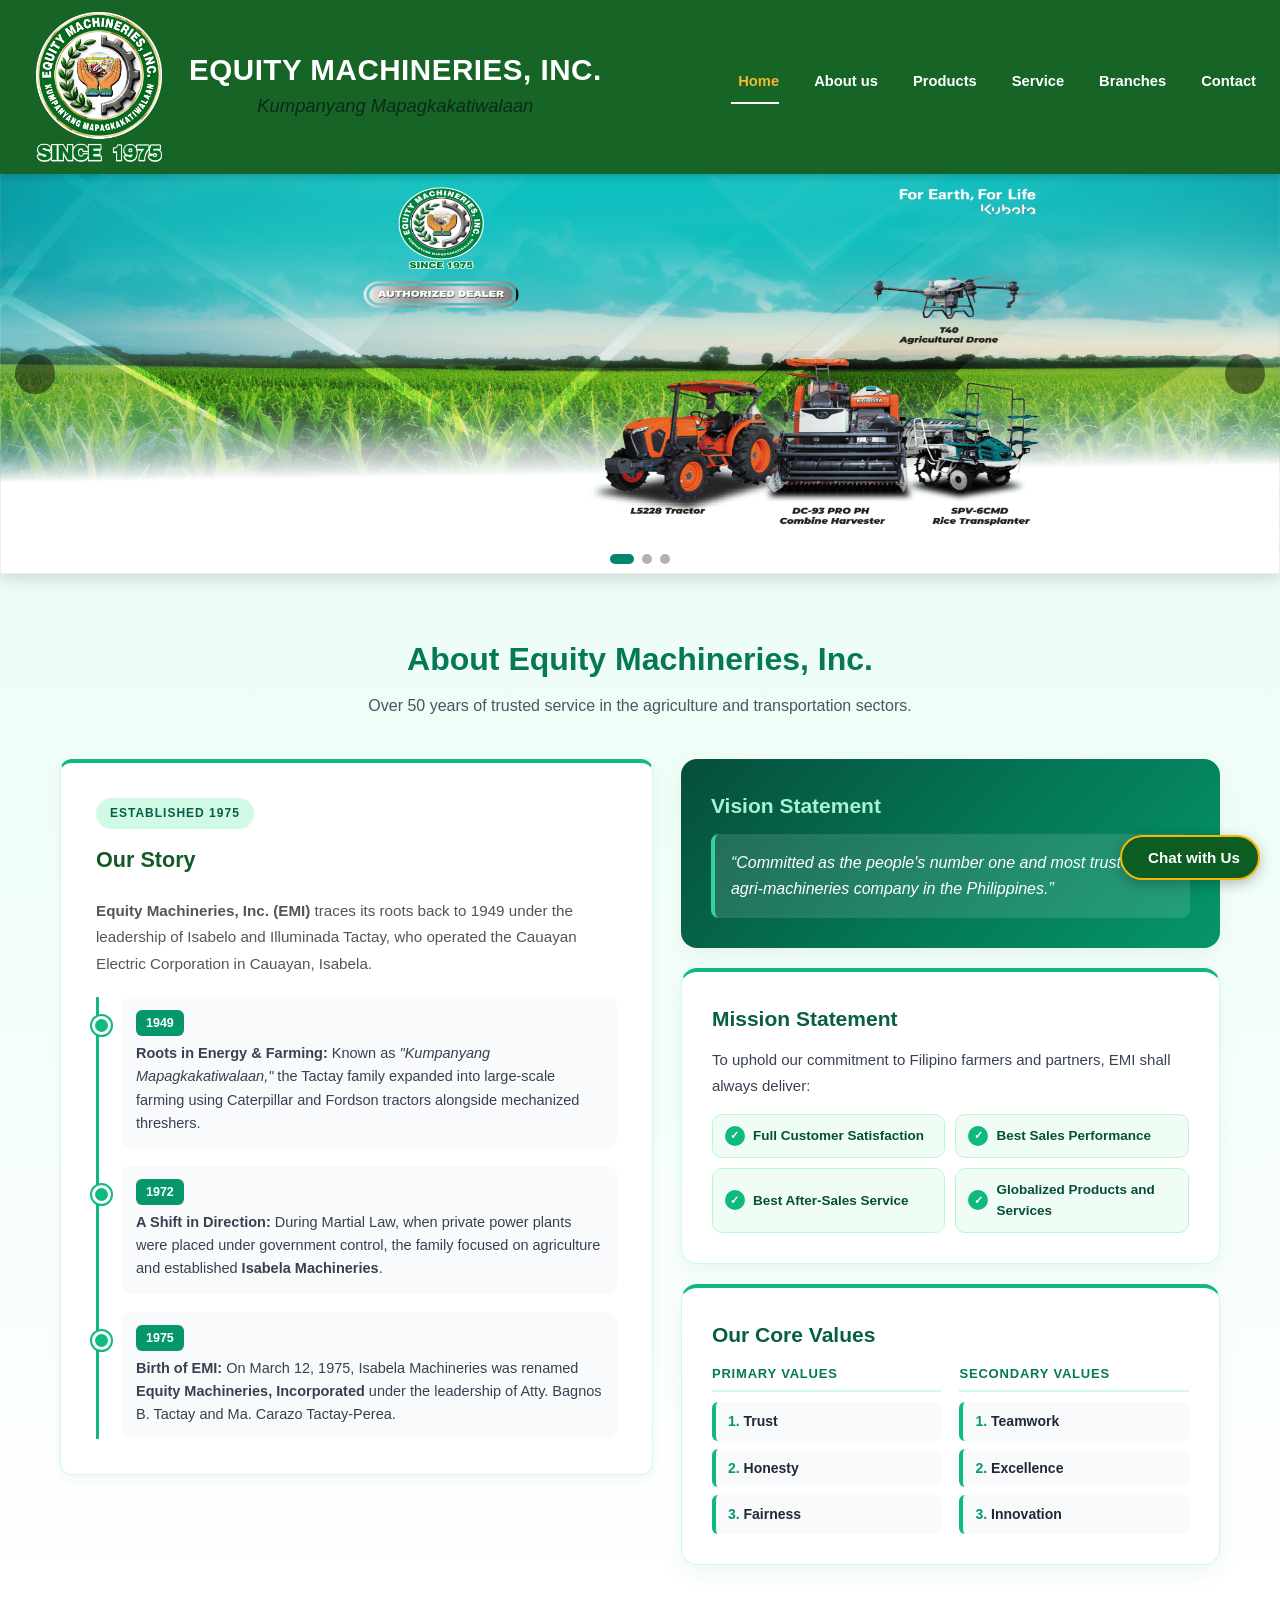
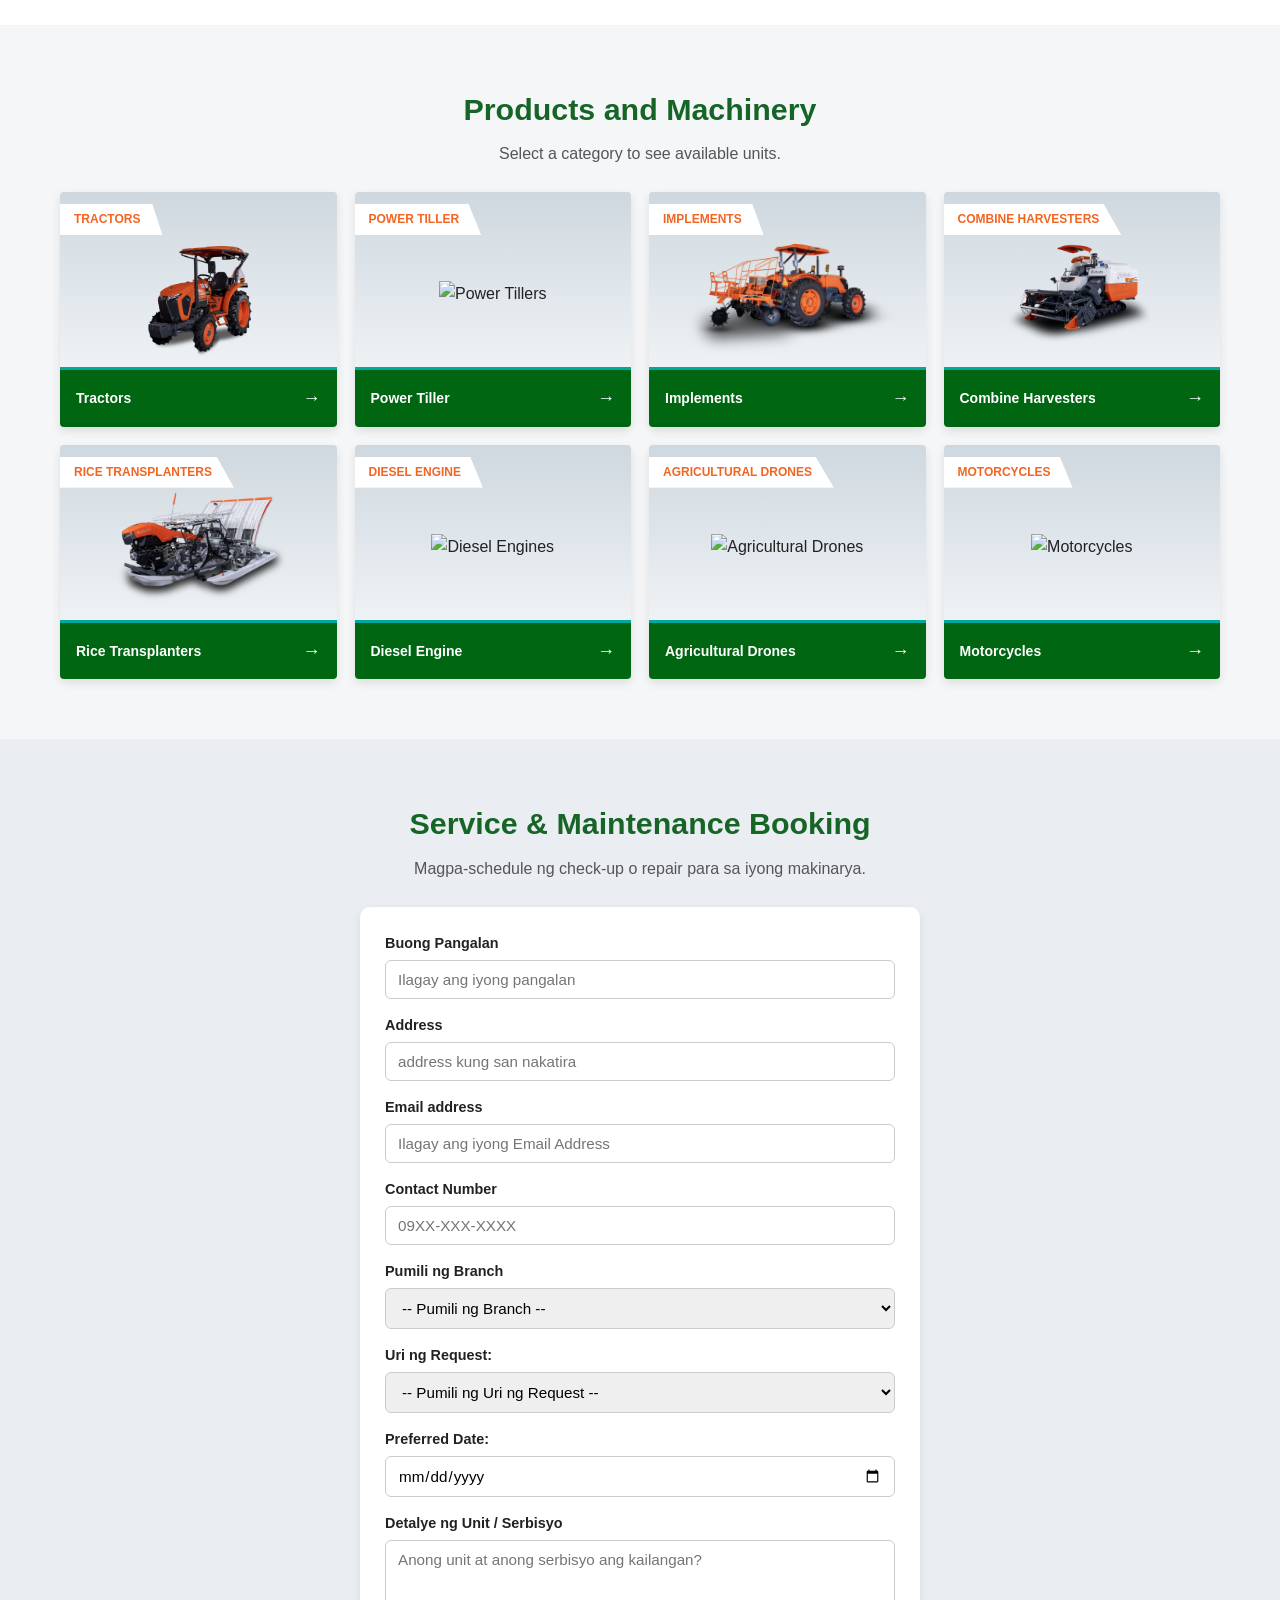
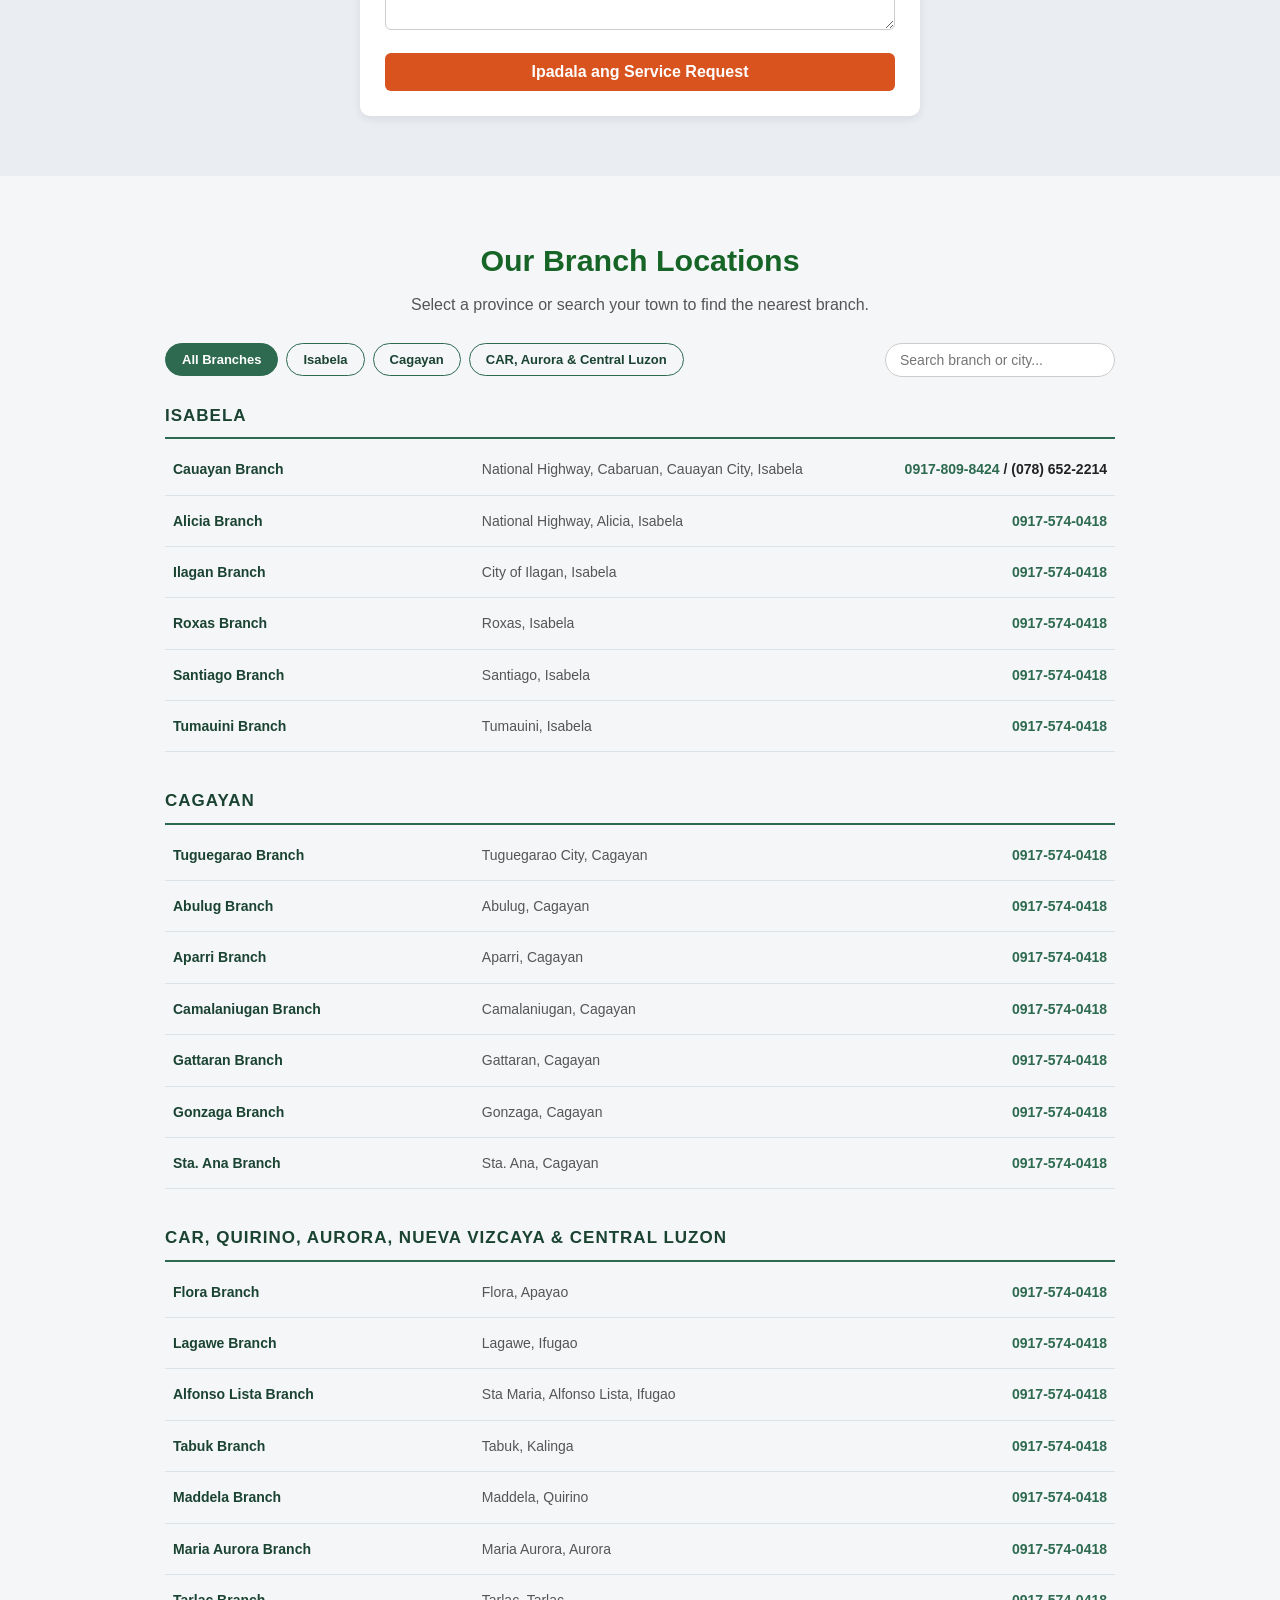
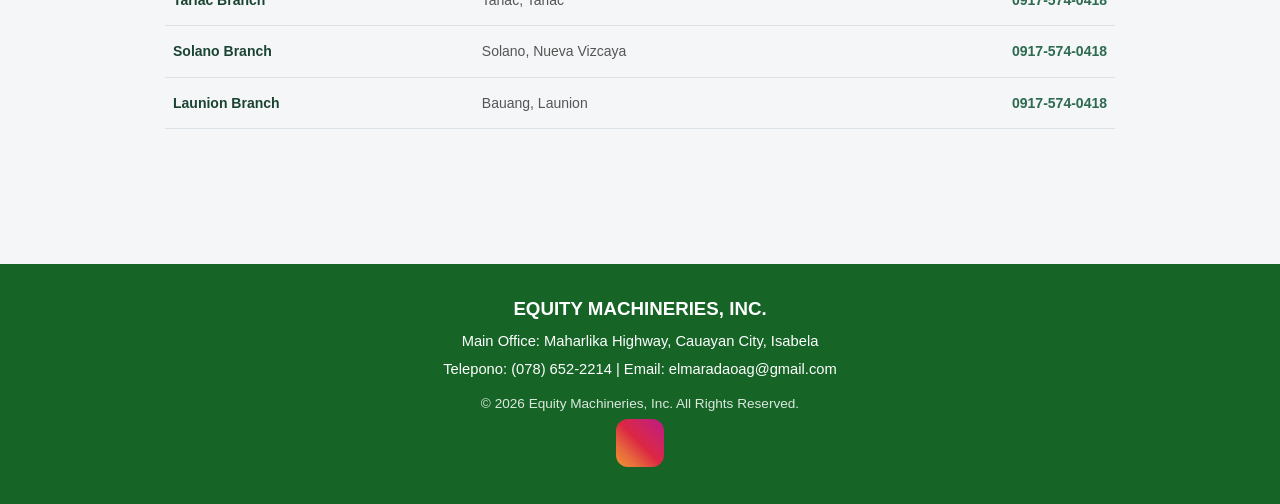
==== commit 58b33eac: "Add files via upload" ====
--- a/.github/workflows/index.html
+++ b/.github/workflows/index.html
@@ -9,6 +9,21 @@
 </head>
 <body>
 
+<!DOCTYPE html>
+<html lang="en">
+<head>
+  <meta charset="UTF-8">
+  <meta name="viewport" content="width=device-width, initial-scale=1.0">
+  <title>Equity Machineries, Inc.</title>
+  
+  <!-- Font Awesome Icons -->
+  <link rel="stylesheet" href="https://cloudflare.com">
+  
+  <!-- Hiwalay na CSS File -->
+  <link rel="stylesheet" href="style.css">
+</head>
+<body>
+
   <!-- HEADER -->
   <header class="main-header">
     <div class="header-container">
@@ -23,8 +38,13 @@
         </div>
       </div>
 
+      <!-- Mobile Hamburger Button -->
+      <button class="menu-toggle" id="menuToggle" aria-label="Toggle navigation">
+        <i class="fa-solid fa-bars"></i>
+      </button>
+
       <!-- Right: Navigation Links -->
-      <nav class="main-nav">
+      <nav class="main-nav" id="mainNav">
         <a href="#home" class="nav-item active">
           <i class="fa-solid fa-house"></i> Home
         </a>
@@ -46,18 +66,23 @@
       </nav>
     </div>
   </header>
-  
-  <!-- hero slides-->
-  <div class="hero-slider" id="home">
-    
-  <!-- Mga Background Slides -->
+
+<link rel="stylesheet" href="https://cloudflare.com">
+<link rel="stylesheet" href="style.css">
+
+<div class="hero-slider" id="home">
   <div class="slides-container" id="slidesContainer">
-    <div class="slide active" style="background-image: url('img/emiban2.png');"></div>
-    <div class="slide" style="background-image: url('img/emi3ban.png');"></div>
-    <div class="slide" style="background-image: url('img/emiban3.png');"></div>
-  </div>
-
-  <!-- Left & Right Slide Arrows -->
+    <div class="slide">
+      <img src="img/emiban2.png" alt="Banner 1">
+    </div>
+    <div class="slide">
+      <img src="img/emi3ban.png" alt="Banner 2">
+    </div>
+    <div class="slide">
+      <img src="img/emiban3.png" alt="Banner 3">
+    </div>
+  </div>
+
   <button class="slider-btn prev-btn" onclick="changeSlide(-1)" aria-label="Previous Slide">
     <i class="fa-solid fa-chevron-left"></i>
   </button>
@@ -65,108 +90,198 @@
     <i class="fa-solid fa-chevron-right"></i>
   </button>
 
-  <!-- Dots Indicator sa Ilalim -->
   <div class="slider-dots" id="sliderDots"></div>
 </div>
 
-  <!-- About Us & History Section -->
-<section class="about" id="about">
-  <div class="about-container">
-
-    <!-- Section Header -->
+<script src="script.js"></script>
+
+
+  <!-- about sections-->
+<section id="about" class="about-section">
+  <div class="container">
     <div class="about-header">
-      <h2>About Us, Vision and Mission</h2>
-      <p>Mahigit 50 taon ng tapat na paglilingkod sa sektor ng agrikultura at transportasyon.</p>
-    </div>
-
-    <!-- 2-Column Content Grid -->
+      <h2 class="section-title">About Equity Machineries, Inc.</h2>
+      <p class="section-subtitle">Over 50 years of trusted service in the agriculture and transportation sectors.</p>
+    </div>
+
     <div class="about-grid">
-      
-      <!-- Left Column: Ang Aming Kwento -->
-      <div class="story-card">
-        <h3>Ang Aming Kwento (Since 1975)</h3>
+      <!-- KALIWANG COLUMN: OUR STORY + MILESTONES -->
+      <div class="about-card story-card">
+        <span class="about-badge">ESTABLISHED 1975</span>
+        <h3>Our Story</h3>
         <p>
-          Ang <strong>Equity Machineries, Inc. (EMI)</strong> ay nagsimula ang kasaysayan noong 1949 sa pangunguna nina Isabelo at Illuminada Tactay, na nagmamay-ari at nagpapatakbo ng Cauayan Electric Corporation sa Cauayan, Isabela.
+          <strong>Equity Machineries, Inc. (EMI)</strong> traces its roots back to 1949 under the leadership of Isabelo and Illuminada Tactay, who operated the Cauayan Electric Corporation in Cauayan, Isabela.
         </p>
-        <p>
-          Kilala bilang <em>"Kumpanyang Mapagkakatiwalaan"</em>, 1949 (Simula sa Enerhiya at Pagsasaka): Mula sa pagpapatakbo ng planta ng kuryente, pumasok din ang pamilya Tactay sa malawakang pagsasaka gamit ang mga makinaryang pang-agrikultura tulad ng Caterpillar at Fordson tractors at mechanized threshers noong panahon pagkatapos ng digmaan.
-        </p>
-        <p>
-          Panahon ng Batas Militar (Pagbabago ng Direksyon): Nang isailalim ng pamahalaan ang mga pribadong planta ng kuryente sa kontrol nito sa bisa ng kautusan ng administrasyong Marcos, nagbaling ng pokus ang pamilya sa agrikultura at itinatag ang Isabela Machineries.
-        </p>
-        <p>
-          Marso 12, 1975 (Pagbuo ng Equity Machineries, Inc.): Pinalitan ang pangalan ng Isabela Machineries at naging Equity Machineries, Incorporated sa pangunguna nina Atty. Bagnos B. Tactay at Ma. Caravo Tactay-Perez.
-        </p>
-      </div>
-
-      <!-- Right Column: Vision, Mission & Core Values -->
-      <div class="vmv-column">
-        
-        <!-- Vision Card -->
-        <div class="vmv-card">
-          <h4>VISION STATEMENT</h4>
-          <p>"Committed as the people's number one and most trusted agri-machineries company in the Philippines."</p>
-        </div>
-
-        <!-- Mission Card -->
-        <div class="vmv-card">
-          <h4>MISSION STATEMENT</h4>
-          <p>In order to be the number one and most trusted agri-machineries company in the Philippines, <strong>EMI</strong> shall always uphold the following goals:</p>
-          <ol>
+
+        <div class="story-timeline">
+          <div class="timeline-item">
+            <span class="year">1949</span>
+            <div>
+              <strong>Roots in Energy & Farming:</strong> Known as <em>"Kumpanyang Mapagkakatiwalaan,"</em> the Tactay family expanded into large-scale farming using Caterpillar and Fordson tractors alongside mechanized threshers.
+            </div>
+          </div>
+
+          <div class="timeline-item">
+            <span class="year">1972</span>
+            <div>
+              <strong>A Shift in Direction:</strong> During Martial Law, when private power plants were placed under government control, the family focused on agriculture and established <strong>Isabela Machineries</strong>.
+            </div>
+          </div>
+
+          <div class="timeline-item">
+            <span class="year">1975</span>
+            <div>
+              <strong>Birth of EMI:</strong> On March 12, 1975, Isabela Machineries was renamed <strong>Equity Machineries, Incorporated</strong> under the leadership of Atty. Bagnos B. Tactay and Ma. Carazo Tactay-Perea.
+            </div>
+          </div>
+        </div>
+      </div>
+
+      <!-- KANANG COLUMN: VISION, MISSION & COMBINED CORE VALUES -->
+      <div class="about-right-col">
+        <div class="about-card">
+          <h3>Vision Statement</h3>
+          <p class="vision-quote">
+            “Committed as the people's number one and most trusted agri-machineries company in the Philippines.”
+          </p>
+        </div>
+
+        <div class="about-card">
+          <h3>Mission Statement</h3>
+          <p>To uphold our commitment to Filipino farmers and partners, EMI shall always deliver:</p>
+          <ul class="check-list">
             <li>Full Customer Satisfaction</li>
             <li>Best Sales Performance</li>
             <li>Best After-Sales Service</li>
-            <li>Globalized products and services</li>
-          </ol>
-        </div>
-
-        <!-- Primary Core Values Card -->
-        <div class="vmv-card">
-          <h4 class="title-case">Primary Core values</h4>
-          <ol>
-            <li>Trust</li>
-            <li>Honesty</li>
-            <li>Fairness</li>
-          </ol>
-        </div>
-
-        <!-- Secondary Core Values Card -->
-        <div class="vmv-card">
-          <h4 class="title-case">Secondary Core values</h4>
-          <ol>
-            <li>Teamwork</li>
-            <li>Excellence</li>
-            <li>Innovation</li>
-          </ol>
-        </div>
-
+            <li>Globalized Products and Services</li>
+          </ul>
+        </div>
+
+        <!-- PINAGSAMANG CORE VALUES (2 columns sa loob para hindi mahaba) -->
+        <div class="about-card">
+          <h3>Our Core Values</h3>
+          <div class="values-split">
+            <div>
+              <h4>Primary Values</h4>
+              <ul class="values-list">
+                <li><strong>1.</strong> Trust</li>
+                <li><strong>2.</strong> Honesty</li>
+                <li><strong>3.</strong> Fairness</li>
+              </ul>
+            </div>
+            <div>
+              <h4>Secondary Values</h4>
+              <ul class="values-list">
+                <li><strong>1.</strong> Teamwork</li>
+                <li><strong>2.</strong> Excellence</li>
+                <li><strong>3.</strong> Innovation</li>
+              </ul>
+            </div>
+          </div>
+        </div>
       </div>
     </div>
   </div>
 </section>
 
 
-  <!-- PRODUCTS SECTION -->
-  <section id="products" class="section">
-    <div class="container">
-      <h2 class="section-title">Mga Produkto at Makinarya</h2>
-      <p class="section-subtitle">I-click ang picture ng unit para makita ang buong specifications.</p>
-
-      <div class="filter-bar">
-        <button class="filter-btn active" onclick="filterProducts('all', this)">All Products</button>
-        <button class="filter-btn" onclick="filterProducts('Combined Harvesters', this)">Combined Harvesters</button>
-        <button class="filter-btn" onclick="filterProducts('Tractors', this)">Tractors</button>
-        <button class="filter-btn" onclick="filterProducts('Transplanters', this)">Transplanters</button>
-        <button class="filter-btn" onclick="filterProducts('Implements', this)">Implements</button>
-        <button class="filter-btn" onclick="filterProducts('Motorcycles', this)">Motorcycles</button>
-        <button class="filter-btn" onclick="filterProducts('Diesel Engines', this)">Diesel Engines</button>
-        <button class="filter-btn" onclick="filterProducts('Power Tillers', this)">Power Tillers</button>
-        <button class="filter-btn" onclick="filterProducts('Agricultural Drones', this)">Agricultural Drones</button>
-      </div>
-
+
+<section id="products" class="section">
+  <div class="container">
+    <h2 class="section-title">Products and Machinery</h2>
+    <p class="section-subtitle">Select a category to see available units.</p>
+
+    <!-- KUBOTA-STYLE CATEGORY CARDS GRID -->
+    <div id="categoryCardsGrid" class="kubota-grid">
+      
+      <div class="kubota-card" data-cat="Tractors" onclick="openCategory('Tractors', this)">
+        <div class="kubota-badge">TRACTORS</div>
+        <div class="kubota-img-box"><img src="" alt="Tractors"></div>
+        <div class="kubota-footer">
+          <span>Tractors</span>
+          <span class="kubota-arrow">→</span>
+        </div>
+      </div>
+
+      <div class="kubota-card" data-cat="Power Tillers" onclick="openCategory('Power Tillers', this)">
+        <div class="kubota-badge">POWER TILLER</div>
+        <div class="kubota-img-box"><img src="" alt="Power Tillers"></div>
+        <div class="kubota-footer">
+          <span>Power Tiller</span>
+          <span class="kubota-arrow">→</span>
+        </div>
+      </div>
+
+      <div class="kubota-card" data-cat="Implements" onclick="openCategory('Implements', this)">
+        <div class="kubota-badge">IMPLEMENTS</div>
+        <div class="kubota-img-box"><img src="" alt="Implements"></div>
+        <div class="kubota-footer">
+          <span>Implements</span>
+          <span class="kubota-arrow">→</span>
+        </div>
+      </div>
+
+      <div class="kubota-card" data-cat="Combined Harvesters" onclick="openCategory('Combined Harvesters', this)">
+        <div class="kubota-badge">COMBINE HARVESTERS</div>
+        <div class="kubota-img-box"><img src="" alt="Combined Harvesters"></div>
+        <div class="kubota-footer">
+          <span>Combine Harvesters</span>
+          <span class="kubota-arrow">→</span>
+        </div>
+      </div>
+
+      <div class="kubota-card" data-cat="Transplanters" onclick="openCategory('Transplanters', this)">
+        <div class="kubota-badge">RICE TRANSPLANTERS</div>
+        <div class="kubota-img-box"><img src="" alt="Transplanters"></div>
+        <div class="kubota-footer">
+          <span>Rice Transplanters</span>
+          <span class="kubota-arrow">→</span>
+        </div>
+      </div>
+
+      <div class="kubota-card" data-cat="Diesel Engines" onclick="openCategory('Diesel Engines', this)">
+        <div class="kubota-badge">DIESEL ENGINE</div>
+        <div class="kubota-img-box"><img src="" alt="Diesel Engines"></div>
+        <div class="kubota-footer">
+          <span>Diesel Engine</span>
+          <span class="kubota-arrow">→</span>
+        </div>
+      </div>
+
+      <div class="kubota-card" data-cat="Agricultural Drones" onclick="openCategory('Agricultural Drones', this)">
+        <div class="kubota-badge">AGRICULTURAL DRONES</div>
+        <div class="kubota-img-box"><img src="" alt="Agricultural Drones"></div>
+        <div class="kubota-footer">
+          <span>Agricultural Drones</span>
+          <span class="kubota-arrow">→</span>
+        </div>
+      </div>
+
+      <div class="kubota-card" data-cat="Motorcycles" onclick="openCategory('Motorcycles', this)">
+        <div class="kubota-badge">MOTORCYCLES</div>
+        <div class="kubota-img-box"><img src="" alt="Motorcycles"></div>
+        <div class="kubota-footer">
+          <span>Motorcycles</span>
+          <span class="kubota-arrow">→</span>
+        </div>
+      </div>
+
+    </div>
+
+    <!-- NAKATAGONG PRODUCT LIST (Lalabas lang kapag nag-click ng card) -->
+    <div id="productDisplayArea" class="kubota-display-area">
+      <div class="kubota-display-header">
+        <h3 id="selectedCategoryTitle">Products</h3>
+        <button type="button" class="kubota-close-btn" onclick="closeProducts()">✕ Close / Hide</button>
+      </div>
       <div id="productGrid" class="grid"></div>
     </div>
-  </section>
+
+  </div>
+</section>
+
+
+
 
   <!-- SERVICE BOOKING SECTION -->
   <section id="service" class="section bg-light">
@@ -176,25 +291,48 @@
       <form id="serviceForm" class="form-card">
         <div class="form-group">
           <label>Buong Pangalan</label>
-          <input type="text" name="Buong_Pangalan" required placeholder="Ilagay ang iyong pangalan" />
+          <input type="text" name="Pangalan" required placeholder="Ilagay ang iyong pangalan" />
+        </div>
+        <div class="form-group">
+          <label>Address</label>
+          <input type="text" name="Address" required placeholder="address kung san nakatira" />
+        </div>
+        <div class="form-group">
+          <label>Email address</label>
+          <input type="text" name="Email Address" required placeholder="Ilagay ang iyong Email Address" />
         </div>
         <div class="form-group">
           <label>Contact Number</label>
-          <input type="text" name="Contact_Number" required placeholder="09XX-XXX-XXXX" />
+          <input type="text" name="Contact Number" required placeholder="09XX-XXX-XXXX" />
         </div>
         <div class="form-group">
           <label>Pumili ng Branch</label>
-          <select id="branchSelect" name="Preferred_Branch" required>
+          <select id="branchSelect" name="Branch" required>
             <option value="">-- Pumili ng Branch --</option>
           </select>
         </div>
         <div class="form-group">
+           <label for="uriNgRequest">Uri ng Request:</label>
+            <select id="uriNgRequest" name="Uri_ng_Request" required>
+                <option value="" disabled selected>-- Pumili ng Uri ng Request --</option>
+                <option value="Service / Repair">Service / Repair</option>
+                <option value="Preventive Maintenance (PMS)">Preventive Maintenance (PMS)</option>
+                <option value="Spare Parts Inquiry">Spare Parts Inquiry</option>
+                <option value="Product / Unit Inquiry">Product / Unit Inquiry</option>
+            </select>
+        </div>
+  <!-- PREFERRED DATE -->
+      <div class="form-group">
+          <label for="preferredDate">Preferred Date:</label>
+          <input type="date" id="preferredDate" name="Preferred_Date" required />
+      </div>
+      <div class="form-group">
           <label>Detalye ng Unit / Serbisyo</label>
           <textarea name="Service_Details" rows="4" required placeholder="Anong unit at anong serbisyo ang kailangan?"></textarea>
-        </div>
+      </div>
         <button type="submit" class="btn" style="width:100%;">Ipadala ang Service Request</button>
       </form>
-    </div>
+</div>
   </section>
 
   <!-- BRANCHES SECTION -->
@@ -302,6 +440,11 @@
       <div class="branch-row">
         <div class="branch-name"><strong>Lagawe Branch</strong></div>
         <div class="branch-addr">Lagawe, Ifugao</div>
+        <div class="branch-tel"><a href="tel:09175740418">0917-574-0418</a></div>
+      </div>
+      <div class="branch-row">
+        <div class="branch-name"><strong>Alfonso Lista Branch</strong></div>
+        <div class="branch-addr">Sta Maria, Alfonso Lista, Ifugao</div>
         <div class="branch-tel"><a href="tel:09175740418">0917-574-0418</a></div>
       </div>
       <div class="branch-row">
@@ -400,6 +543,52 @@
     </div>
   </div>
 
+  <!-- FLOATING AUTO-CHAT WIDGET -->
+<div class="emi-chat-widget">
+  <!-- Chat Window -->
+  <div class="emi-chat-box" id="emiChatBox">
+    <div class="emi-chat-header">
+      <div class="emi-chat-title">
+        <i class="fa-solid fa-robot"></i>
+        <div>
+          <h4>EMI Auto-Assistant</h4>
+          <span>Online | Kumpanyang Mapagkakatiwalaan</span>
+        </div>
+      </div>
+      <button type="button" onclick="toggleEmiChat()" aria-label="Close Chat">
+        <i class="fa-solid fa-xmark"></i>
+      </button>
+    </div>
+
+    <div class="emi-chat-messages" id="emiChatMessages">
+      <div class="emi-msg bot">
+        Magandang araw! Welcome sa <strong>Equity Machineries, Inc.</strong> Paano po kami makakatulong sa inyo ngayon?
+      </div>
+    </div>
+
+    <!-- Quick Reply Buttons -->
+    <div class="emi-quick-replies">
+      <button type="button" onclick="sendQuickReply('Products')">🚜 Products</button>
+      <button type="button" onclick="sendQuickReply('Branches')">📍 Branches</button>
+      <button type="button" onclick="sendQuickReply('Service / Repair')">🔧 Service</button>
+      <button type="button" onclick="sendQuickReply('Contact Info')">📞 Contact</button>
+    </div>
+
+    <!-- Input Box -->
+    <form class="emi-chat-input" onsubmit="handleEmiChatSubmit(event)">
+      <input type="text" id="emiUserInput" placeholder="Mag-type ng tanong dito..." autocomplete="off" />
+      <button type="submit" aria-label="Send"><i class="fa-solid fa-paper-plane"></i></button>
+    </form>
+  </div>
+
+  <!-- Floating Chat Button -->
+  <button type="button" class="emi-chat-toggle" onclick="toggleEmiChat()" aria-label="Open Chat">
+    <i class="fa-solid fa-comments"></i>
+    <span>Chat with Us</span>
+  </button>
+</div>
+
+
   <script src="script.js"></script>
 </body>
 </html>
--- a/.github/workflows/style.css
+++ b/.github/workflows/style.css
@@ -1,3 +1,427 @@
+/* =========================================================
+   EMERALD GREEN CORPORATE ABOUT US (WITH HOVER EFFECTS)
+========================================================= */
+.about-section {
+  padding: 70px 20px;
+  background: linear-gradient(180deg, #ecfdf5 0%, #ffffff 100%);
+}
+
+.about-header {
+  text-align: center;
+  margin-bottom: 45px;
+}
+
+.about-header .section-title {
+  color: #047857 !important;
+  font-size: 32px;
+  font-weight: 800;
+  margin-bottom: 8px;
+}
+
+.about-header .section-subtitle {
+  color: #4b5563;
+  font-size: 16px;
+}
+
+/* 2-COLUMN BALANCED GRID */
+.about-grid {
+  max-width: 1180px;
+  margin: 0 auto;
+  display: grid;
+  grid-template-columns: 1.15fr 1fr;
+  gap: 28px;
+  align-items: stretch;
+}
+
+.about-right-col {
+  display: flex;
+  flex-direction: column;
+  gap: 20px;
+}
+
+/* EMERALD CARDS WITH SMOOTH HOVER LIFT & GLOW */
+.about-card {
+  background: #ffffff;
+  border-radius: 16px;
+  padding: 30px;
+  border: 1px solid #d1fae5;
+  border-top: 4px solid #10b981;
+  box-shadow: 0 8px 20px rgba(4, 120, 87, 0.06);
+  transition: transform 0.3s cubic-bezier(0.25, 0.8, 0.25, 1),
+              box-shadow 0.3s ease,
+              border-color 0.3s ease;
+}
+
+.about-card:hover {
+  transform: translateY(-6px);
+  box-shadow: 0 16px 32px rgba(4, 120, 87, 0.15);
+  border-color: #059669;
+}
+
+/* SOLID EMERALD GRADIENT CARD PARA SA VISION STATEMENT */
+.about-right-col .about-card:first-child {
+  background: linear-gradient(135deg, #064e3b 0%, #047857 55%, #059669 100%);
+  color: #ffffff;
+  border: none;
+  position: relative;
+  overflow: hidden;
+}
+
+.about-right-col .about-card:first-child h3 {
+  color: #a7f3d0;
+}
+
+.about-right-col .about-card:first-child .vision-quote {
+  background: rgba(255, 255, 255, 0.12);
+  color: #ffffff !important;
+  border-left: 4px solid #34d399;
+  padding: 16px;
+  border-radius: 8px;
+  font-style: italic;
+  font-size: 16px;
+  line-height: 1.6;
+  margin: 0;
+}
+
+/* ESTABLISHED BADGE */
+.about-badge {
+  display: inline-block;
+  background: #d1fae5;
+  color: #065f46;
+  font-weight: 800;
+  font-size: 12px;
+  letter-spacing: 1px;
+  padding: 6px 14px;
+  border-radius: 50px;
+  margin-bottom: 14px;
+  transition: background 0.3s ease, color 0.3s ease;
+}
+
+.story-card:hover .about-badge {
+  background: #059669;
+  color: #ffffff;
+}
+
+.about-card h3 {
+  color: #065f46;
+  font-size: 21px;
+  font-weight: 800;
+  margin: 0 0 12px 0;
+}
+
+.about-card p {
+  color: #374151;
+  font-size: 15px;
+  line-height: 1.7;
+  margin: 0 0 16px 0;
+}
+
+/* INTERACTIVE TIMELINE */
+.story-timeline {
+  border-left: 3px solid #10b981;
+  padding-left: 22px;
+  margin-top: 20px;
+  display: flex;
+  flex-direction: column;
+  gap: 18px;
+}
+
+.timeline-item {
+  position: relative;
+  padding: 12px 14px;
+  background: #f8fafc;
+  border-radius: 10px;
+  border: 1px solid transparent;
+  font-size: 14.5px;
+  color: #374151;
+  line-height: 1.6;
+  transition: all 0.25s ease;
+}
+
+.timeline-item::before {
+  content: "";
+  position: absolute;
+  left: -30px;
+  top: 18px;
+  width: 13px;
+  height: 13px;
+  border-radius: 50%;
+  background: #10b981;
+  border: 3px solid #ffffff;
+  box-shadow: 0 0 0 2px #10b981;
+  transition: transform 0.25s ease, background 0.25s ease;
+}
+
+.timeline-item:hover {
+  background: #ecfdf5;
+  border-color: #a7f3d0;
+  transform: translateX(5px);
+}
+
+.timeline-item:hover::before {
+  background: #047857;
+  transform: scale(1.25);
+}
+
+.timeline-item .year {
+  display: inline-block;
+  background: #059669;
+  color: #ffffff;
+  font-weight: 700;
+  font-size: 12.5px;
+  padding: 3px 10px;
+  border-radius: 6px;
+  margin-bottom: 6px;
+}
+
+/* MISSION CHECKLIST WITH HOVER HIGHLIGHT */
+.check-list {
+  list-style: none;
+  padding: 0;
+  margin: 10px 0 0 0;
+  display: grid;
+  grid-template-columns: 1fr 1fr;
+  gap: 10px;
+}
+
+.check-list li {
+  background: #f0fdf4;
+  border: 1px solid #bbf7d0;
+  padding: 10px 12px;
+  border-radius: 10px;
+  font-size: 13.5px;
+  font-weight: 600;
+  color: #064e3b;
+  display: flex;
+  align-items: center;
+  gap: 8px;
+  transition: all 0.25s ease;
+}
+
+.check-list li:hover {
+  background: #059669;
+  color: #ffffff;
+  transform: translateY(-2px);
+}
+
+.check-list li::before {
+  content: "✓";
+  display: inline-flex;
+  align-items: center;
+  justify-content: center;
+  width: 20px;
+  height: 20px;
+  background: #10b981;
+  color: #ffffff;
+  border-radius: 50%;
+  font-size: 11px;
+  font-weight: 800;
+  flex-shrink: 0;
+}
+
+.check-list li:hover::before {
+  background: #ffffff;
+  color: #059669;
+}
+
+/* CORE VALUES 2-COLUMN PILLS */
+.values-split {
+  display: grid;
+  grid-template-columns: 1fr 1fr;
+  gap: 18px;
+}
+
+.values-split h4 {
+  color: #047857;
+  font-size: 13px;
+  font-weight: 800;
+  text-transform: uppercase;
+  letter-spacing: 0.8px;
+  margin: 0 0 10px 0;
+  padding-bottom: 6px;
+  border-bottom: 2px solid #d1fae5;
+}
+
+.values-list {
+  list-style: none;
+  padding: 0;
+  margin: 0;
+  display: flex;
+  flex-direction: column;
+  gap: 8px;
+}
+
+.values-list li {
+  background: #f8fafc;
+  border-left: 4px solid #10b981;
+  padding: 8px 12px;
+  border-radius: 6px;
+  font-size: 14px;
+  font-weight: 600;
+  color: #1f2937;
+  transition: all 0.25s ease;
+}
+
+.values-list li:hover {
+  background: #ecfdf5;
+  border-left-color: #047857;
+  padding-left: 16px;
+  color: #064e3b;
+}
+
+.values-list li strong {
+  color: #059669;
+}
+
+/* RESPONSIVE */
+@media (max-width: 900px) {
+  .about-grid,
+  .check-list,
+  .values-split {
+    grid-template-columns: 1fr;
+  }
+}
+
+
+/* KUBOTA-STYLE CATEGORY CARDS */
+.kubota-grid {
+  display: grid;
+  grid-template-columns: repeat(4, 1fr);
+  gap: 18px;
+  margin-top: 25px;
+}
+
+.kubota-card {
+  background: #e9eef2;
+  border-radius: 4px;
+  overflow: hidden;
+  box-shadow: 0 4px 10px rgba(0, 0, 0, 0.1);
+  cursor: pointer;
+  position: relative;
+  display: flex;
+  flex-direction: column;
+  transition: transform 0.25s ease, box-shadow 0.25s ease;
+}
+
+.kubota-card:hover {
+  transform: translateY(-4px);
+  box-shadow: 0 8px 18px rgba(0, 0, 0, 0.18);
+}
+
+.kubota-card.active-kubota {
+  outline: 3px solid #f26522;
+}
+
+.kubota-badge {
+  position: absolute;
+  top: 12px;
+  left: 0;
+  background: #ffffff;
+  color: #f26522;
+  font-weight: 800;
+  font-size: 12px;
+  text-transform: uppercase;
+  padding: 6px 22px 6px 14px;
+  clip-path: polygon(0 0, 90% 0, 100% 100%, 0% 100%);
+  box-shadow: 2px 2px 5px rgba(0, 0, 0, 0.1);
+  z-index: 2;
+}
+
+.kubota-img-box {
+  height: 175px;
+  padding: 40px 15px 10px 15px;
+  display: flex;
+  align-items: center;
+  justify-content: center;
+  background: linear-gradient(180deg, #cfd8df 0%, #eef2f5 100%);
+}
+
+.kubota-img-box img {
+  max-width: 90%;
+  max-height: 125px;
+  object-fit: contain;
+  transition: transform 0.3s ease;
+}
+
+.kubota-card:hover .kubota-img-box img {
+  transform: scale(1.06);
+}
+
+.kubota-footer {
+  background: #006611;
+  color: #ffffff;
+  padding: 14px 16px;
+  display: flex;
+  justify-content: space-between;
+  align-items: center;
+  font-weight: 600;
+  font-size: 14px;
+  min-height: 52px;
+  margin-top: auto;
+  border-top: 3px solid #00a99d;
+}
+
+.kubota-arrow {
+  font-size: 18px;
+  transition: transform 0.2s ease;
+}
+
+.kubota-card:hover .kubota-arrow {
+  transform: translateX(5px);
+}
+
+/* NAKATAGONG PRODUCT DISPLAY AREA */
+.kubota-display-area {
+  display: none;
+  margin-top: 35px;
+  padding: 25px;
+  background: #ffffff;
+  border-radius: 12px;
+  border: 1px solid #d1d5db;
+}
+
+.kubota-display-header {
+  display: flex;
+  justify-content: space-between;
+  align-items: center;
+  margin-bottom: 20px;
+  padding-bottom: 12px;
+  border-bottom: 2px solid #113031;
+}
+
+.kubota-display-header h3 {
+  margin: 0;
+  color: #113031;
+  font-size: 22px;
+}
+
+.kubota-close-btn {
+  background: #dc3545;
+  color: #ffffff;
+  border: none;
+  padding: 8px 16px;
+  border-radius: 4px;
+  cursor: pointer;
+  font-weight: 600;
+}
+
+.kubota-close-btn:hover {
+  background: #b02a37;
+}
+
+/* RESPONSIVE */
+@media (max-width: 992px) {
+  .kubota-grid {
+    grid-template-columns: repeat(2, 1fr);
+  }
+}
+
+@media (max-width: 576px) {
+  .kubota-grid {
+    grid-template-columns: 1fr;
+  }
+}
+
 :root {
   --primary-green: #0b6623;
   --dark-green: #074417;
@@ -130,106 +554,111 @@
 }
 
 /* Hero Section */
-.hero-slider {
-  position: relative;
-  width: 100%;
-  height: 700px; /* Taas ng slider, puwedeng i-adjust */
-  overflow: hidden;
-  display: flex;
-  align-items: center;
-  justify-content: center;
-  font-family: 'Segoe UI', Tahoma, Geneva, Verdana, sans-serif;
-}
-
-
-
-/* Container na gumagalaw pakaliwa at pakanan */
-.slides-container {
-  position: absolute;
-  top: 0;
-  left: 0;
-  width: 100%;
-  height: 95%;
-  display: flex;
-  transition: transform 0.6s ease-in-out;
-  z-index: 1;
-}
-
-.slide {
-  min-width: 100%;
-  height: 100%;
-  background-size: cover;
-  background-position: center;
-  background-color: #0e6b2b; /* Fallback color habang naglo-load ang image */
-}
-
-/* Dark Green Tint Overlay */
-.hero-overlay {
-  position: absolute;
-  top: 0;
-  left: 0;
-  width: 100%;
-  height: 100%;
-  background: linear-gradient(rgba(10, 65, 28, 0.78), rgba(14, 107, 43, 0.72));
-  z-index: 2;
-}
-
-/* Left & Right Arrow Buttons */
-.slider-btn {
+#home.hero-slider {
+  position: relative !important;
+  display: block !important;
+  width: 100% !important;
+  /* Dito mo i-adjust ang taas (hal. 480px, 520px, o 560px) hanggang magkasya nang buo ang ibaba */
+  height: 480px !important; 
+  overflow: hidden !important;
+  margin: 0 !important;
+  padding: 0 !important;
+}
+
+#home .slides-container {
+  display: flex !important;
+  width: 100% !important;
+  height: 100% !important;
+  transition: transform 0.5s ease-in-out;
+}
+
+#home .slide {
+  flex: 0 0 100% !important;
+  width: 100% !important;
+  height: 100% !important;
+}
+
+#home .slide img {
+  width: 100% !important;
+  height: 100% !important;
+  /* Saktong-sakto sa buong lapad at taas ng box, walang puting gilid at kita ang ibaba */
+  object-fit: fill !important; 
+  display: block !important;
+}
+
+/* Navigation Arrows */
+#home .slider-btn {
   position: absolute;
   top: 50%;
   transform: translateY(-50%);
-  z-index: 4;
-  background-color: rgba(0, 0, 0, 0.35);
+  width: 40px;
+  height: 40px;
+  border-radius: 50%;
+  border: none;
+  background-color: rgba(0, 0, 0, 0.45);
   color: #ffffff;
-  border: none;
-  width: 44px;
-  height: 44px;
-  border-radius: 50%;
-  font-size: 1.2rem;
+  font-size: 16px;
   cursor: pointer;
+  z-index: 10;
   display: flex;
   align-items: center;
   justify-content: center;
-  transition: background-color 0.2s ease;
-}
-
-.slider-btn:hover {
-  background-color: rgba(14, 107, 43, 0.9);
-}
-
-.prev-btn {
-  left: 18px;
-}
-
-.next-btn {
-  right: 18px;
-}
-
-/* Dots sa Ilalim */
-.slider-dots {
+}
+
+#home .slider-btn:hover {
+  background-color: #00856f;
+}
+
+#home .prev-btn { left: 15px; }
+#home .next-btn { right: 15px; }
+
+/* Dots Indicator */
+#home .slider-dots {
   position: absolute;
-  bottom: 18px;
+  bottom: 10px;
   left: 50%;
   transform: translateX(-50%);
-  z-index: 4;
   display: flex;
   gap: 8px;
-}
-
-.dot {
+  z-index: 10;
+}
+
+#home .slider-dots .dot {
   width: 10px;
   height: 10px;
   border-radius: 50%;
-  background-color: rgba(255, 255, 255, 0.45);
+  border: none;
+  background-color: rgba(0, 0, 0, 0.3);
   cursor: pointer;
-  transition: background-color 0.2s ease, transform 0.2s ease;
-}
-
-.dot.active {
-  background-color: #f59e0b;
-  transform: scale(1.2);
-}
+  padding: 0;
+}
+
+#home .slider-dots .dot.active {
+  background-color: #00856f;
+  width: 24px;
+  border-radius: 5px;
+}
+
+/* Mobile Responsive */
+@media (max-width: 768px) {
+  #home.hero-slider {
+    height: auto !important;
+  }
+  #home .slide img {
+    height: auto !important;
+    object-fit: contain !important;
+  }
+  #home .slider-btn {
+    width: 30px;
+    height: 30px;
+    font-size: 12px;
+  }
+  #home .prev-btn { left: 8px; }
+  #home .next-btn { right: 8px; }
+}
+
+
+
 
 /* About Section */
 .about-section {
@@ -790,6 +1219,631 @@
   text-decoration: none;
 }
 
-
-
-
+/* =========================================================
+   MOBILE & TABLET HEADER (768px pababa)
+   Hindi magagalaw ang Desktop View (769px pataas)
+   ========================================================= */
+@media (max-width: 768px) {
+  .main-header {
+    padding: 8px 10px !important;
+    width: 100% !important;
+    box-sizing: border-box !important;
+  }
+
+  .header-container {
+    display: flex !important;
+    flex-direction: column !important;
+    align-items: center !important;
+    gap: 8px !important;
+    width: 100% !important;
+  }
+
+  /* 1. LOGO + COMPANY NAME (Isang linya na lang, auto-scale sa screen) */
+  .brand-section {
+    display: flex !important;
+    flex-direction: row !important;
+    align-items: center !important;
+    justify-content: center !important;
+    gap: 10px !important;
+    width: 100% !important;
+  }
+
+  .company-logo {
+    /* clamp(pinakamaliit, auto-scale, pinakamalaki) */
+    width: clamp(42px, 13vw, 60px) !important;
+    height: auto !important;
+    flex-shrink: 0 !important;
+  }
+
+  .brand-text {
+    text-align: left !important;
+  }
+
+  .brand-text h1 {
+    font-size: clamp(0.85rem, 3.8vw, 1.15rem) !important;
+    line-height: 1.15 !important;
+    margin: 0 !important;
+    white-space: nowrap !important; /* Para hindi maputol ang "INC." sa baba */
+  }
+
+  .brand-text .tagline {
+    font-size: clamp(0.68rem, 2.8vw, 0.85rem) !important;
+    margin: 2px 0 0 0 !important;
+  }
+
+  /* 2. NAVIGATION MENU (Isang linya lang na naka-auto fit o swipeable) */
+  .main-nav {
+    display: flex !important;
+    flex-direction: row !important;
+    flex-wrap: nowrap !important;
+    justify-content: space-between !important;
+    align-items: center !important;
+    width: 100% !important;
+    gap: 4px !important;
+    padding-top: 6px !important;
+    border-top: 1px solid rgba(255, 255, 255, 0.2) !important;
+    overflow-x: auto !important; /* Kung sobrang liit ng phone (320px), puwedeng i-swipe */
+  }
+
+  .main-nav .nav-item {
+    font-size: clamp(0.68rem, 2.7vw, 0.85rem) !important;
+    padding: 5px 6px !important;
+    white-space: nowrap !important;
+    display: inline-flex !important;
+    align-items: center !important;
+    gap: 4px !important;
+  }
+
+  .main-nav .nav-item i {
+    font-size: 0.75rem !important;
+  }
+}
+
+/* =========================================================
+   DESKTOP ONLY (769px pataas - Hindi magagalaw ang Phone)
+   ========================================================= */
+@media (min-width: 769px) {
+  #home.hero-slider {
+    position: relative;
+    width: 85%;           /* Bawas ang lapad sa desktop */
+    max-width: 1050px;    /* Pinakamalaking lapad ng container */
+    height: 380px;        /* Mas mababang taas ng container */
+    margin: 20px auto;    /* Naka-center sa screen */
+    border-radius: 12px;
+    overflow: hidden;
+    box-shadow: 0 4px 15px rgba(0, 0, 0, 0.15);
+  }
+
+  #home .slides-container {
+    display: flex;
+    width: 100%;
+    height: 100%;
+    transition: transform 0.6s ease-in-out;
+  }
+
+  #home .slide {
+    min-width: 100%;
+    width: 100%;
+    height: 100%;
+    background-size: 100% 100%; /* Sakto ang buong image sa loob ng container */
+    background-position: center;
+    background-repeat: no-repeat;
+    flex-shrink: 0;
+  }
+}
+
+/* =========================================================
+   DESKTOP ONLY: 100% SAGAD ANG WIDTH, COMPACT ANG TAAS
+   ========================================================= */
+@media (min-width: 769px) {
+  #home.hero-slider,
+  .hero-slider {
+    width: 100% !important;
+    max-width: 100% !important;      /* Sagad mula kaliwa hanggang kanan ng container/screen */
+    height: 400px !important;        /* Compact na taas (palitan kung gusto ng 350px o 450px) */
+    aspect-ratio: unset !important;  /* Tinatanggal ang ratio limit para sumagad ang width */
+    min-height: 0 !important;
+    margin: 0 auto !important;
+    border-radius: 0 !important;
+    overflow: hidden !important;
+  }
+
+  #home .slides-container,
+  .slides-container {
+    width: 100% !important;
+    height: 100% !important;
+  }
+
+  #home .slide,
+  .slide {
+    width: 100% !important;
+    height: 100% !important;
+    background-size: 100% 100% !important; /* Sagad at kita ang buong image sa loob */
+    background-position: center !important;
+    background-repeat: no-repeat !important;
+  }
+}
+
+/* =========================================================
+   MOBILE FIRST (Portrait & Landscape): Kita ang buong banner
+   ========================================================= */
+#home.hero-slider,
+.hero-slider {
+  position: relative !important;
+  width: 100% !important;
+  max-width: 100% !important;
+  height: auto !important;
+  min-height: 0 !important;
+  aspect-ratio: 1920 / 800 !important; /* Palitan kung mas malapad o mas matangkad ang image */
+  margin: 0 auto !important;
+  overflow: hidden !important;
+}
+
+#home .slides-container,
+.slides-container {
+  position: relative !important;
+  width: 100% !important;
+  height: 100% !important;
+}
+
+#home .slide,
+.slide {
+  position: absolute !important;
+  top: 0 !important;
+  left: 0 !important;
+  width: 100% !important;
+  height: 100% !important;
+  background-size: 100% 100% !important; /* Kita 100% ng buong image, walang crop/zoom */
+  background-position: center !important;
+  background-repeat: no-repeat !important;
+  opacity: 0 !important;
+  transition: opacity 0.5s ease-in-out !important;
+}
+
+#home .slide.active,
+.slide.active {
+  opacity: 1 !important;
+  z-index: 1 !important;
+}
+
+/* =========================================================
+   DESKTOP ONLY (769px pataas): Sagad width, compact 400px
+   ========================================================= */
+@media (min-width: 769px) {
+  #home.hero-slider,
+  .hero-slider {
+    height: 400px !important;
+    aspect-ratio: unset !important;
+  }
+}
+
+css
+/* =========================================================
+   MOBILE FIRST (Portrait & Landscape): Kita lahat ng slides
+   ========================================================= */
+#home.hero-slider,
+.hero-slider {
+  position: relative !important;
+  width: 100% !important;
+  max-width: 100% !important;
+  height: auto !important;
+  min-height: 0 !important;
+  aspect-ratio: 1920 / 800 !important;
+  margin: 0 auto !important;
+  overflow: hidden !important;
+}
+
+#home .slides-container,
+.slides-container {
+  display: flex !important;           /* Ginagawang magkakatabi para sa translateX JS */
+  width: 100% !important;
+  height: 100% !important;
+  transition: transform 0.5s ease-in-out !important;
+}
+
+#home .slide,
+.slide {
+  min-width: 100% !important;       /* Bawat slide ay 100% ng lapad ng screen */
+  width: 100% !important;
+  height: 100% !important;
+  flex-shrink: 0 !important;
+  position: relative !important;
+  opacity: 1 !important;            /* Tinanggal ang opacity: 0 para laging kita */
+  visibility: visible !important;
+  background-size: 100% 100% !important;
+  background-position: center !important;
+  background-repeat: no-repeat !important;
+}
+
+/* =========================================================
+   EMI FLOATING AUTO-CHAT WIDGET
+   ========================================================= */
+.emi-chat-widget {
+  position: fixed;
+  bottom: 20px;
+  right: 20px;
+  z-index: 9999;
+  font-family: Arial, sans-serif;
+}
+
+.emi-chat-toggle {
+  background: #0d5c22;
+  color: #fff;
+  border: 2px solid #f5b800;
+  border-radius: 50px;
+  padding: 12px 18px;
+  font-size: 0.95rem;
+  font-weight: bold;
+  cursor: pointer;
+  display: flex;
+  align-items: center;
+  gap: 8px;
+  box-shadow: 0 4px 14px rgba(0, 0, 0, 0.25);
+  transition: transform 0.2s ease, background 0.2s ease;
+}
+
+.emi-chat-toggle:hover {
+  background: #094218;
+  transform: scale(1.04);
+}
+
+.emi-chat-box {
+  display: none;
+  flex-direction: column;
+  width: 330px;
+  max-width: 90vw;
+  height: 430px;
+  background: #fff;
+  border-radius: 12px;
+  box-shadow: 0 8px 25px rgba(0, 0, 0, 0.25);
+  overflow: hidden;
+  margin-bottom: 12px;
+  border: 1px solid #ddd;
+}
+
+.emi-chat-box.open {
+  display: flex;
+}
+
+.emi-chat-header {
+  background: #0d5c22;
+  color: #fff;
+  padding: 12px 14px;
+  display: flex;
+  justify-content: space-between;
+  align-items: center;
+}
+
+.emi-chat-title {
+  display: flex;
+  align-items: center;
+  gap: 10px;
+}
+
+.emi-chat-title i {
+  font-size: 1.4rem;
+  color: #f5b800;
+}
+
+.emi-chat-title h4 {
+  margin: 0;
+  font-size: 0.95rem;
+}
+
+.emi-chat-title span {
+  font-size: 0.72rem;
+  color: #d4f1db;
+}
+
+.emi-chat-header button {
+  background: transparent;
+  border: none;
+  color: #fff;
+  font-size: 1.1rem;
+  cursor: pointer;
+}
+
+.emi-chat-messages {
+  flex: 1;
+  padding: 12px;
+  overflow-y: auto;
+  background: #f7f9f8;
+  display: flex;
+  flex-direction: column;
+  gap: 8px;
+}
+
+.emi-msg {
+  padding: 9px 12px;
+  border-radius: 10px;
+  font-size: 0.85rem;
+  line-height: 1.4;
+  max-width: 82%;
+}
+
+.emi-msg.bot {
+  background: #e6f2e9;
+  color: #1b3a23;
+  align-self: flex-start;
+  border-bottom-left-radius: 2px;
+}
+
+.emi-msg.user {
+  background: #0d5c22;
+  color: #fff;
+  align-self: flex-end;
+  border-bottom-right-radius: 2px;
+}
+
+.emi-quick-replies {
+  display: flex;
+  flex-wrap: wrap;
+  gap: 5px;
+  padding: 8px 10px;
+  background: #fff;
+  border-top: 1px solid #eee;
+}
+
+.emi-quick-replies button {
+  background: #f0f7f2;
+  border: 1px solid #0d5c22;
+  color: #0d5c22;
+  border-radius: 15px;
+  padding: 4px 9px;
+  font-size: 0.75rem;
+  cursor: pointer;
+}
+
+.emi-quick-replies button:hover {
+  background: #0d5c22;
+  color: #fff;
+}
+
+.emi-chat-input {
+  display: flex;
+  border-top: 1px solid #ddd;
+  background: #fff;
+}
+
+.emi-chat-input input {
+  flex: 1;
+  border: none;
+  padding: 10px 12px;
+  font-size: 0.85rem;
+  outline: none;
+}
+
+.emi-chat-input button {
+  background: #0d5c22;
+  color: #fff;
+  border: none;
+  padding: 0 15px;
+  cursor: pointer;
+}
+
+@media (max-width: 768px) {
+  .emi-chat-widget {
+    bottom: 14px;
+    right: 14px;
+  }
+  .emi-chat-toggle span {
+    display: none; /* Icon lang sa phone para hindi makatakip sa screen */
+  }
+  .emi-chat-toggle {
+    padding: 14px;
+  }
+}
+
+@media screen and (max-width: 768px) {
+  .main-header {
+    padding: 12px 15px;
+  }
+
+  .header-container {
+    display: flex !important;
+    flex-wrap: wrap !important;
+    justify-content: space-between !important;
+    align-items: center !important;
+    width: 100% !important;
+  }
+
+  /* Limitahan ang lapad ng logo + text para magkasya ang burger sa kanan */
+  .brand-section {
+    display: flex !important;
+    align-items: left !important;
+    gap: 10px !important;
+    flex: 1 !important;
+    min-width: 0 !important; /* Para hindi itulak pababa ang burger button */
+  }
+
+  .company-logo {
+    width: 45px !important;
+    height: auto !important;
+    flex-shrink: 0 !important;
+  }
+
+  .brand-text h1 {
+    font-size: 0.95rem !important;
+    line-height: 1.2 !important;
+    white-space: normal !important;
+  }
+
+  .brand-text .tagline {
+    font-size: 0.75rem !important;
+    margin-top: 2px !important;
+  }
+
+  /* Itulak ang burger button sa kanang gilid */
+  .menu-toggle {
+    display: inline-flex !important;
+    align-items: left;
+    justify-content: left;
+    margin-left: auto !important;
+    flex-shrink: 0 !important;
+    background: transparent;
+    border: 1px solid rgba(255, 255, 255, 0.5);
+    color: #ffffff;
+    font-size: 1.3rem;
+    padding: 8px 11px;
+    border-radius: 5px;
+    cursor: pointer;
+  }
+
+  /* Dropdown menu sa ilalim kapag binuksan */
+  .main-nav {
+    display: none !important;
+    flex-direction: column !important;
+    align-items: flex-start !important;
+    width: 100% !important;
+    flex-basis: 100% !important; /* Babagsak sa next line kapag binuksan */
+    gap: 5px !important;
+    margin-top: 12px;
+    padding-top: 10px;
+    border-top: 1px solid rgba(255, 255, 255, 0.25);
+  }
+
+  .main-nav.open {
+    display: flex !important;
+  }
+
+  .nav-item {
+    width: 100% !important;
+    padding: 10px 8px !important;
+  }
+}
+
+/* Itago sa desktop */
+.menu-toggle,
+#menuToggle {
+  display: none !important;
+}
+
+/* Ipakita lang sa mobile at tablet (768px pababa) */
+@media (max-width: 768px) {
+  .menu-toggle,
+  #menuToggle {
+    display: block !important; /* o flex !important kung kailangan nakagitna ang icon */
+  }
+}
+
+/* Desktop view: nakatago ang hamburger icon */
+.hamburger, .menu-toggle {
+  display: none;
+}
+
+/* Mobile view (768px pababa) */
+@media (max-width: 768px) {
+  header, nav, .navbar {
+    display: flex;
+    justify-content: space-between; /* Logo sa kaliwa, hamburger sa kanan */
+    align-items: center;
+    flex-wrap: wrap;
+    padding: 10px 15px;
+  }
+
+  /* Hamburger button sa kanang bahagi */
+  .hamburger, .menu-toggle {
+    display: block;
+    margin-left: auto;
+    margin-right: 0;
+  }
+
+  /* Nakatago ang links hangga't hindi pinipindot */
+  nav ul, .nav-links {
+    display: none;
+    flex-direction: column;
+    width: 100%;
+    text-align: center;
+    padding: 10px 0;
+  }
+
+  /* Lalabas ang links kapag na-tap ang hamburger */
+  nav ul.active, .nav-links.active {
+    display: flex;
+  }
+  /* Pinapagkasya ang category buttons sa mas maayos na linya */
+.filter-bar {
+  display: flex;
+  flex-wrap: wrap;
+  justify-content: center;
+  gap: 8px;
+  margin-bottom: 24px;
+}
+
+.filter-btn {
+  padding: 8px 16px;
+  font-size: 14px;
+  cursor: pointer;
+  transition: all 0.2s ease;
+}
+
+/* Nakatago muna ang product grid sa simula */
+#productGrid.grid {
+  display: none;
+  grid-template-columns: repeat(4, 1fr); /* 4 columns para mas compact */
+  gap: 16px;
+  animation: fadeIn 0.3s ease-in-out;
+}
+
+@media (max-width: 768px) {
+  #productDisplayArea {
+    display: block !important;
+    padding: 15px !important;
+    width: 100% !important;
+    box-sizing: border-box !important;
+  }
+
+  #productDisplayArea #productGrid,
+  #productDisplayArea .grid,
+  #productDisplayArea .kubota-grid {
+    display: grid !important;
+    grid-template-columns: 1fr !important;
+    gap: 15px !important;
+    width: 100% !important;
+    height: auto !important;
+    visibility: visible !important;
+    opacity: 1 !important;
+    overflow: visible !important;
+  }
+
+  #productDisplayArea #productGrid > *,
+  #productDisplayArea .grid > *,
+  #productDisplayArea .kubota-grid > * {
+    display: block !important;
+    width: 100% !important;
+    height: auto !important;
+    visibility: visible !important;
+    opacity: 1 !important;
+  }
+
+  #productDisplayArea img,
+  .card img {
+    display: block !important;
+    width: 100% !important;
+    height: auto !important;
+    max-height: 220px !important;
+    min-height: 150px !important;
+    object-fit: contain !important;
+    visibility: visible !important;
+    opacity: 1 !important;
+  }
+}
+
+@media (max-width: 768px) {
+  .kubota-display-header {
+    position: relative !important;
+    z-index: 999 !important;
+  }
+
+  .kubota-close-btn {
+    position: relative !important;
+    z-index: 1000 !important;
+    pointer-events: auto !important;
+    touch-action: manipulation !important;
+    cursor: pointer !important;
+    min-height: 40px !important;
+    padding: 10px 18px !important;
+  }
+}
+
+
--- a/.github/workflows/style.css
+++ b/.github/workflows/style.css
@@ -1,3 +1,427 @@
+/* =========================================================
+   EMERALD GREEN CORPORATE ABOUT US (WITH HOVER EFFECTS)
+========================================================= */
+.about-section {
+  padding: 70px 20px;
+  background: linear-gradient(180deg, #ecfdf5 0%, #ffffff 100%);
+}
+
+.about-header {
+  text-align: center;
+  margin-bottom: 45px;
+}
+
+.about-header .section-title {
+  color: #047857 !important;
+  font-size: 32px;
+  font-weight: 800;
+  margin-bottom: 8px;
+}
+
+.about-header .section-subtitle {
+  color: #4b5563;
+  font-size: 16px;
+}
+
+/* 2-COLUMN BALANCED GRID */
+.about-grid {
+  max-width: 1180px;
+  margin: 0 auto;
+  display: grid;
+  grid-template-columns: 1.15fr 1fr;
+  gap: 28px;
+  align-items: stretch;
+}
+
+.about-right-col {
+  display: flex;
+  flex-direction: column;
+  gap: 20px;
+}
+
+/* EMERALD CARDS WITH SMOOTH HOVER LIFT & GLOW */
+.about-card {
+  background: #ffffff;
+  border-radius: 16px;
+  padding: 30px;
+  border: 1px solid #d1fae5;
+  border-top: 4px solid #10b981;
+  box-shadow: 0 8px 20px rgba(4, 120, 87, 0.06);
+  transition: transform 0.3s cubic-bezier(0.25, 0.8, 0.25, 1),
+              box-shadow 0.3s ease,
+              border-color 0.3s ease;
+}
+
+.about-card:hover {
+  transform: translateY(-6px);
+  box-shadow: 0 16px 32px rgba(4, 120, 87, 0.15);
+  border-color: #059669;
+}
+
+/* SOLID EMERALD GRADIENT CARD PARA SA VISION STATEMENT */
+.about-right-col .about-card:first-child {
+  background: linear-gradient(135deg, #064e3b 0%, #047857 55%, #059669 100%);
+  color: #ffffff;
+  border: none;
+  position: relative;
+  overflow: hidden;
+}
+
+.about-right-col .about-card:first-child h3 {
+  color: #a7f3d0;
+}
+
+.about-right-col .about-card:first-child .vision-quote {
+  background: rgba(255, 255, 255, 0.12);
+  color: #ffffff !important;
+  border-left: 4px solid #34d399;
+  padding: 16px;
+  border-radius: 8px;
+  font-style: italic;
+  font-size: 16px;
+  line-height: 1.6;
+  margin: 0;
+}
+
+/* ESTABLISHED BADGE */
+.about-badge {
+  display: inline-block;
+  background: #d1fae5;
+  color: #065f46;
+  font-weight: 800;
+  font-size: 12px;
+  letter-spacing: 1px;
+  padding: 6px 14px;
+  border-radius: 50px;
+  margin-bottom: 14px;
+  transition: background 0.3s ease, color 0.3s ease;
+}
+
+.story-card:hover .about-badge {
+  background: #059669;
+  color: #ffffff;
+}
+
+.about-card h3 {
+  color: #065f46;
+  font-size: 21px;
+  font-weight: 800;
+  margin: 0 0 12px 0;
+}
+
+.about-card p {
+  color: #374151;
+  font-size: 15px;
+  line-height: 1.7;
+  margin: 0 0 16px 0;
+}
+
+/* INTERACTIVE TIMELINE */
+.story-timeline {
+  border-left: 3px solid #10b981;
+  padding-left: 22px;
+  margin-top: 20px;
+  display: flex;
+  flex-direction: column;
+  gap: 18px;
+}
+
+.timeline-item {
+  position: relative;
+  padding: 12px 14px;
+  background: #f8fafc;
+  border-radius: 10px;
+  border: 1px solid transparent;
+  font-size: 14.5px;
+  color: #374151;
+  line-height: 1.6;
+  transition: all 0.25s ease;
+}
+
+.timeline-item::before {
+  content: "";
+  position: absolute;
+  left: -30px;
+  top: 18px;
+  width: 13px;
+  height: 13px;
+  border-radius: 50%;
+  background: #10b981;
+  border: 3px solid #ffffff;
+  box-shadow: 0 0 0 2px #10b981;
+  transition: transform 0.25s ease, background 0.25s ease;
+}
+
+.timeline-item:hover {
+  background: #ecfdf5;
+  border-color: #a7f3d0;
+  transform: translateX(5px);
+}
+
+.timeline-item:hover::before {
+  background: #047857;
+  transform: scale(1.25);
+}
+
+.timeline-item .year {
+  display: inline-block;
+  background: #059669;
+  color: #ffffff;
+  font-weight: 700;
+  font-size: 12.5px;
+  padding: 3px 10px;
+  border-radius: 6px;
+  margin-bottom: 6px;
+}
+
+/* MISSION CHECKLIST WITH HOVER HIGHLIGHT */
+.check-list {
+  list-style: none;
+  padding: 0;
+  margin: 10px 0 0 0;
+  display: grid;
+  grid-template-columns: 1fr 1fr;
+  gap: 10px;
+}
+
+.check-list li {
+  background: #f0fdf4;
+  border: 1px solid #bbf7d0;
+  padding: 10px 12px;
+  border-radius: 10px;
+  font-size: 13.5px;
+  font-weight: 600;
+  color: #064e3b;
+  display: flex;
+  align-items: center;
+  gap: 8px;
+  transition: all 0.25s ease;
+}
+
+.check-list li:hover {
+  background: #059669;
+  color: #ffffff;
+  transform: translateY(-2px);
+}
+
+.check-list li::before {
+  content: "✓";
+  display: inline-flex;
+  align-items: center;
+  justify-content: center;
+  width: 20px;
+  height: 20px;
+  background: #10b981;
+  color: #ffffff;
+  border-radius: 50%;
+  font-size: 11px;
+  font-weight: 800;
+  flex-shrink: 0;
+}
+
+.check-list li:hover::before {
+  background: #ffffff;
+  color: #059669;
+}
+
+/* CORE VALUES 2-COLUMN PILLS */
+.values-split {
+  display: grid;
+  grid-template-columns: 1fr 1fr;
+  gap: 18px;
+}
+
+.values-split h4 {
+  color: #047857;
+  font-size: 13px;
+  font-weight: 800;
+  text-transform: uppercase;
+  letter-spacing: 0.8px;
+  margin: 0 0 10px 0;
+  padding-bottom: 6px;
+  border-bottom: 2px solid #d1fae5;
+}
+
+.values-list {
+  list-style: none;
+  padding: 0;
+  margin: 0;
+  display: flex;
+  flex-direction: column;
+  gap: 8px;
+}
+
+.values-list li {
+  background: #f8fafc;
+  border-left: 4px solid #10b981;
+  padding: 8px 12px;
+  border-radius: 6px;
+  font-size: 14px;
+  font-weight: 600;
+  color: #1f2937;
+  transition: all 0.25s ease;
+}
+
+.values-list li:hover {
+  background: #ecfdf5;
+  border-left-color: #047857;
+  padding-left: 16px;
+  color: #064e3b;
+}
+
+.values-list li strong {
+  color: #059669;
+}
+
+/* RESPONSIVE */
+@media (max-width: 900px) {
+  .about-grid,
+  .check-list,
+  .values-split {
+    grid-template-columns: 1fr;
+  }
+}
+
+
+/* KUBOTA-STYLE CATEGORY CARDS */
+.kubota-grid {
+  display: grid;
+  grid-template-columns: repeat(4, 1fr);
+  gap: 18px;
+  margin-top: 25px;
+}
+
+.kubota-card {
+  background: #e9eef2;
+  border-radius: 4px;
+  overflow: hidden;
+  box-shadow: 0 4px 10px rgba(0, 0, 0, 0.1);
+  cursor: pointer;
+  position: relative;
+  display: flex;
+  flex-direction: column;
+  transition: transform 0.25s ease, box-shadow 0.25s ease;
+}
+
+.kubota-card:hover {
+  transform: translateY(-4px);
+  box-shadow: 0 8px 18px rgba(0, 0, 0, 0.18);
+}
+
+.kubota-card.active-kubota {
+  outline: 3px solid #f26522;
+}
+
+.kubota-badge {
+  position: absolute;
+  top: 12px;
+  left: 0;
+  background: #ffffff;
+  color: #f26522;
+  font-weight: 800;
+  font-size: 12px;
+  text-transform: uppercase;
+  padding: 6px 22px 6px 14px;
+  clip-path: polygon(0 0, 90% 0, 100% 100%, 0% 100%);
+  box-shadow: 2px 2px 5px rgba(0, 0, 0, 0.1);
+  z-index: 2;
+}
+
+.kubota-img-box {
+  height: 175px;
+  padding: 40px 15px 10px 15px;
+  display: flex;
+  align-items: center;
+  justify-content: center;
+  background: linear-gradient(180deg, #cfd8df 0%, #eef2f5 100%);
+}
+
+.kubota-img-box img {
+  max-width: 90%;
+  max-height: 125px;
+  object-fit: contain;
+  transition: transform 0.3s ease;
+}
+
+.kubota-card:hover .kubota-img-box img {
+  transform: scale(1.06);
+}
+
+.kubota-footer {
+  background: #006611;
+  color: #ffffff;
+  padding: 14px 16px;
+  display: flex;
+  justify-content: space-between;
+  align-items: center;
+  font-weight: 600;
+  font-size: 14px;
+  min-height: 52px;
+  margin-top: auto;
+  border-top: 3px solid #00a99d;
+}
+
+.kubota-arrow {
+  font-size: 18px;
+  transition: transform 0.2s ease;
+}
+
+.kubota-card:hover .kubota-arrow {
+  transform: translateX(5px);
+}
+
+/* NAKATAGONG PRODUCT DISPLAY AREA */
+.kubota-display-area {
+  display: none;
+  margin-top: 35px;
+  padding: 25px;
+  background: #ffffff;
+  border-radius: 12px;
+  border: 1px solid #d1d5db;
+}
+
+.kubota-display-header {
+  display: flex;
+  justify-content: space-between;
+  align-items: center;
+  margin-bottom: 20px;
+  padding-bottom: 12px;
+  border-bottom: 2px solid #113031;
+}
+
+.kubota-display-header h3 {
+  margin: 0;
+  color: #113031;
+  font-size: 22px;
+}
+
+.kubota-close-btn {
+  background: #dc3545;
+  color: #ffffff;
+  border: none;
+  padding: 8px 16px;
+  border-radius: 4px;
+  cursor: pointer;
+  font-weight: 600;
+}
+
+.kubota-close-btn:hover {
+  background: #b02a37;
+}
+
+/* RESPONSIVE */
+@media (max-width: 992px) {
+  .kubota-grid {
+    grid-template-columns: repeat(2, 1fr);
+  }
+}
+
+@media (max-width: 576px) {
+  .kubota-grid {
+    grid-template-columns: 1fr;
+  }
+}
+
 :root {
   --primary-green: #0b6623;
   --dark-green: #074417;
@@ -130,106 +554,111 @@
 }
 
 /* Hero Section */
-.hero-slider {
-  position: relative;
-  width: 100%;
-  height: 700px; /* Taas ng slider, puwedeng i-adjust */
-  overflow: hidden;
-  display: flex;
-  align-items: center;
-  justify-content: center;
-  font-family: 'Segoe UI', Tahoma, Geneva, Verdana, sans-serif;
-}
-
-
-
-/* Container na gumagalaw pakaliwa at pakanan */
-.slides-container {
-  position: absolute;
-  top: 0;
-  left: 0;
-  width: 100%;
-  height: 95%;
-  display: flex;
-  transition: transform 0.6s ease-in-out;
-  z-index: 1;
-}
-
-.slide {
-  min-width: 100%;
-  height: 100%;
-  background-size: cover;
-  background-position: center;
-  background-color: #0e6b2b; /* Fallback color habang naglo-load ang image */
-}
-
-/* Dark Green Tint Overlay */
-.hero-overlay {
-  position: absolute;
-  top: 0;
-  left: 0;
-  width: 100%;
-  height: 100%;
-  background: linear-gradient(rgba(10, 65, 28, 0.78), rgba(14, 107, 43, 0.72));
-  z-index: 2;
-}
-
-/* Left & Right Arrow Buttons */
-.slider-btn {
+#home.hero-slider {
+  position: relative !important;
+  display: block !important;
+  width: 100% !important;
+  /* Dito mo i-adjust ang taas (hal. 480px, 520px, o 560px) hanggang magkasya nang buo ang ibaba */
+  height: 480px !important; 
+  overflow: hidden !important;
+  margin: 0 !important;
+  padding: 0 !important;
+}
+
+#home .slides-container {
+  display: flex !important;
+  width: 100% !important;
+  height: 100% !important;
+  transition: transform 0.5s ease-in-out;
+}
+
+#home .slide {
+  flex: 0 0 100% !important;
+  width: 100% !important;
+  height: 100% !important;
+}
+
+#home .slide img {
+  width: 100% !important;
+  height: 100% !important;
+  /* Saktong-sakto sa buong lapad at taas ng box, walang puting gilid at kita ang ibaba */
+  object-fit: fill !important; 
+  display: block !important;
+}
+
+/* Navigation Arrows */
+#home .slider-btn {
   position: absolute;
   top: 50%;
   transform: translateY(-50%);
-  z-index: 4;
-  background-color: rgba(0, 0, 0, 0.35);
+  width: 40px;
+  height: 40px;
+  border-radius: 50%;
+  border: none;
+  background-color: rgba(0, 0, 0, 0.45);
   color: #ffffff;
-  border: none;
-  width: 44px;
-  height: 44px;
-  border-radius: 50%;
-  font-size: 1.2rem;
+  font-size: 16px;
   cursor: pointer;
+  z-index: 10;
   display: flex;
   align-items: center;
   justify-content: center;
-  transition: background-color 0.2s ease;
-}
-
-.slider-btn:hover {
-  background-color: rgba(14, 107, 43, 0.9);
-}
-
-.prev-btn {
-  left: 18px;
-}
-
-.next-btn {
-  right: 18px;
-}
-
-/* Dots sa Ilalim */
-.slider-dots {
+}
+
+#home .slider-btn:hover {
+  background-color: #00856f;
+}
+
+#home .prev-btn { left: 15px; }
+#home .next-btn { right: 15px; }
+
+/* Dots Indicator */
+#home .slider-dots {
   position: absolute;
-  bottom: 18px;
+  bottom: 10px;
   left: 50%;
   transform: translateX(-50%);
-  z-index: 4;
   display: flex;
   gap: 8px;
-}
-
-.dot {
+  z-index: 10;
+}
+
+#home .slider-dots .dot {
   width: 10px;
   height: 10px;
   border-radius: 50%;
-  background-color: rgba(255, 255, 255, 0.45);
+  border: none;
+  background-color: rgba(0, 0, 0, 0.3);
   cursor: pointer;
-  transition: background-color 0.2s ease, transform 0.2s ease;
-}
-
-.dot.active {
-  background-color: #f59e0b;
-  transform: scale(1.2);
-}
+  padding: 0;
+}
+
+#home .slider-dots .dot.active {
+  background-color: #00856f;
+  width: 24px;
+  border-radius: 5px;
+}
+
+/* Mobile Responsive */
+@media (max-width: 768px) {
+  #home.hero-slider {
+    height: auto !important;
+  }
+  #home .slide img {
+    height: auto !important;
+    object-fit: contain !important;
+  }
+  #home .slider-btn {
+    width: 30px;
+    height: 30px;
+    font-size: 12px;
+  }
+  #home .prev-btn { left: 8px; }
+  #home .next-btn { right: 8px; }
+}
+
+
+
 
 /* About Section */
 .about-section {
@@ -790,6 +1219,631 @@
   text-decoration: none;
 }
 
-
-
-
+/* =========================================================
+   MOBILE & TABLET HEADER (768px pababa)
+   Hindi magagalaw ang Desktop View (769px pataas)
+   ========================================================= */
+@media (max-width: 768px) {
+  .main-header {
+    padding: 8px 10px !important;
+    width: 100% !important;
+    box-sizing: border-box !important;
+  }
+
+  .header-container {
+    display: flex !important;
+    flex-direction: column !important;
+    align-items: center !important;
+    gap: 8px !important;
+    width: 100% !important;
+  }
+
+  /* 1. LOGO + COMPANY NAME (Isang linya na lang, auto-scale sa screen) */
+  .brand-section {
+    display: flex !important;
+    flex-direction: row !important;
+    align-items: center !important;
+    justify-content: center !important;
+    gap: 10px !important;
+    width: 100% !important;
+  }
+
+  .company-logo {
+    /* clamp(pinakamaliit, auto-scale, pinakamalaki) */
+    width: clamp(42px, 13vw, 60px) !important;
+    height: auto !important;
+    flex-shrink: 0 !important;
+  }
+
+  .brand-text {
+    text-align: left !important;
+  }
+
+  .brand-text h1 {
+    font-size: clamp(0.85rem, 3.8vw, 1.15rem) !important;
+    line-height: 1.15 !important;
+    margin: 0 !important;
+    white-space: nowrap !important; /* Para hindi maputol ang "INC." sa baba */
+  }
+
+  .brand-text .tagline {
+    font-size: clamp(0.68rem, 2.8vw, 0.85rem) !important;
+    margin: 2px 0 0 0 !important;
+  }
+
+  /* 2. NAVIGATION MENU (Isang linya lang na naka-auto fit o swipeable) */
+  .main-nav {
+    display: flex !important;
+    flex-direction: row !important;
+    flex-wrap: nowrap !important;
+    justify-content: space-between !important;
+    align-items: center !important;
+    width: 100% !important;
+    gap: 4px !important;
+    padding-top: 6px !important;
+    border-top: 1px solid rgba(255, 255, 255, 0.2) !important;
+    overflow-x: auto !important; /* Kung sobrang liit ng phone (320px), puwedeng i-swipe */
+  }
+
+  .main-nav .nav-item {
+    font-size: clamp(0.68rem, 2.7vw, 0.85rem) !important;
+    padding: 5px 6px !important;
+    white-space: nowrap !important;
+    display: inline-flex !important;
+    align-items: center !important;
+    gap: 4px !important;
+  }
+
+  .main-nav .nav-item i {
+    font-size: 0.75rem !important;
+  }
+}
+
+/* =========================================================
+   DESKTOP ONLY (769px pataas - Hindi magagalaw ang Phone)
+   ========================================================= */
+@media (min-width: 769px) {
+  #home.hero-slider {
+    position: relative;
+    width: 85%;           /* Bawas ang lapad sa desktop */
+    max-width: 1050px;    /* Pinakamalaking lapad ng container */
+    height: 380px;        /* Mas mababang taas ng container */
+    margin: 20px auto;    /* Naka-center sa screen */
+    border-radius: 12px;
+    overflow: hidden;
+    box-shadow: 0 4px 15px rgba(0, 0, 0, 0.15);
+  }
+
+  #home .slides-container {
+    display: flex;
+    width: 100%;
+    height: 100%;
+    transition: transform 0.6s ease-in-out;
+  }
+
+  #home .slide {
+    min-width: 100%;
+    width: 100%;
+    height: 100%;
+    background-size: 100% 100%; /* Sakto ang buong image sa loob ng container */
+    background-position: center;
+    background-repeat: no-repeat;
+    flex-shrink: 0;
+  }
+}
+
+/* =========================================================
+   DESKTOP ONLY: 100% SAGAD ANG WIDTH, COMPACT ANG TAAS
+   ========================================================= */
+@media (min-width: 769px) {
+  #home.hero-slider,
+  .hero-slider {
+    width: 100% !important;
+    max-width: 100% !important;      /* Sagad mula kaliwa hanggang kanan ng container/screen */
+    height: 400px !important;        /* Compact na taas (palitan kung gusto ng 350px o 450px) */
+    aspect-ratio: unset !important;  /* Tinatanggal ang ratio limit para sumagad ang width */
+    min-height: 0 !important;
+    margin: 0 auto !important;
+    border-radius: 0 !important;
+    overflow: hidden !important;
+  }
+
+  #home .slides-container,
+  .slides-container {
+    width: 100% !important;
+    height: 100% !important;
+  }
+
+  #home .slide,
+  .slide {
+    width: 100% !important;
+    height: 100% !important;
+    background-size: 100% 100% !important; /* Sagad at kita ang buong image sa loob */
+    background-position: center !important;
+    background-repeat: no-repeat !important;
+  }
+}
+
+/* =========================================================
+   MOBILE FIRST (Portrait & Landscape): Kita ang buong banner
+   ========================================================= */
+#home.hero-slider,
+.hero-slider {
+  position: relative !important;
+  width: 100% !important;
+  max-width: 100% !important;
+  height: auto !important;
+  min-height: 0 !important;
+  aspect-ratio: 1920 / 800 !important; /* Palitan kung mas malapad o mas matangkad ang image */
+  margin: 0 auto !important;
+  overflow: hidden !important;
+}
+
+#home .slides-container,
+.slides-container {
+  position: relative !important;
+  width: 100% !important;
+  height: 100% !important;
+}
+
+#home .slide,
+.slide {
+  position: absolute !important;
+  top: 0 !important;
+  left: 0 !important;
+  width: 100% !important;
+  height: 100% !important;
+  background-size: 100% 100% !important; /* Kita 100% ng buong image, walang crop/zoom */
+  background-position: center !important;
+  background-repeat: no-repeat !important;
+  opacity: 0 !important;
+  transition: opacity 0.5s ease-in-out !important;
+}
+
+#home .slide.active,
+.slide.active {
+  opacity: 1 !important;
+  z-index: 1 !important;
+}
+
+/* =========================================================
+   DESKTOP ONLY (769px pataas): Sagad width, compact 400px
+   ========================================================= */
+@media (min-width: 769px) {
+  #home.hero-slider,
+  .hero-slider {
+    height: 400px !important;
+    aspect-ratio: unset !important;
+  }
+}
+
+css
+/* =========================================================
+   MOBILE FIRST (Portrait & Landscape): Kita lahat ng slides
+   ========================================================= */
+#home.hero-slider,
+.hero-slider {
+  position: relative !important;
+  width: 100% !important;
+  max-width: 100% !important;
+  height: auto !important;
+  min-height: 0 !important;
+  aspect-ratio: 1920 / 800 !important;
+  margin: 0 auto !important;
+  overflow: hidden !important;
+}
+
+#home .slides-container,
+.slides-container {
+  display: flex !important;           /* Ginagawang magkakatabi para sa translateX JS */
+  width: 100% !important;
+  height: 100% !important;
+  transition: transform 0.5s ease-in-out !important;
+}
+
+#home .slide,
+.slide {
+  min-width: 100% !important;       /* Bawat slide ay 100% ng lapad ng screen */
+  width: 100% !important;
+  height: 100% !important;
+  flex-shrink: 0 !important;
+  position: relative !important;
+  opacity: 1 !important;            /* Tinanggal ang opacity: 0 para laging kita */
+  visibility: visible !important;
+  background-size: 100% 100% !important;
+  background-position: center !important;
+  background-repeat: no-repeat !important;
+}
+
+/* =========================================================
+   EMI FLOATING AUTO-CHAT WIDGET
+   ========================================================= */
+.emi-chat-widget {
+  position: fixed;
+  bottom: 20px;
+  right: 20px;
+  z-index: 9999;
+  font-family: Arial, sans-serif;
+}
+
+.emi-chat-toggle {
+  background: #0d5c22;
+  color: #fff;
+  border: 2px solid #f5b800;
+  border-radius: 50px;
+  padding: 12px 18px;
+  font-size: 0.95rem;
+  font-weight: bold;
+  cursor: pointer;
+  display: flex;
+  align-items: center;
+  gap: 8px;
+  box-shadow: 0 4px 14px rgba(0, 0, 0, 0.25);
+  transition: transform 0.2s ease, background 0.2s ease;
+}
+
+.emi-chat-toggle:hover {
+  background: #094218;
+  transform: scale(1.04);
+}
+
+.emi-chat-box {
+  display: none;
+  flex-direction: column;
+  width: 330px;
+  max-width: 90vw;
+  height: 430px;
+  background: #fff;
+  border-radius: 12px;
+  box-shadow: 0 8px 25px rgba(0, 0, 0, 0.25);
+  overflow: hidden;
+  margin-bottom: 12px;
+  border: 1px solid #ddd;
+}
+
+.emi-chat-box.open {
+  display: flex;
+}
+
+.emi-chat-header {
+  background: #0d5c22;
+  color: #fff;
+  padding: 12px 14px;
+  display: flex;
+  justify-content: space-between;
+  align-items: center;
+}
+
+.emi-chat-title {
+  display: flex;
+  align-items: center;
+  gap: 10px;
+}
+
+.emi-chat-title i {
+  font-size: 1.4rem;
+  color: #f5b800;
+}
+
+.emi-chat-title h4 {
+  margin: 0;
+  font-size: 0.95rem;
+}
+
+.emi-chat-title span {
+  font-size: 0.72rem;
+  color: #d4f1db;
+}
+
+.emi-chat-header button {
+  background: transparent;
+  border: none;
+  color: #fff;
+  font-size: 1.1rem;
+  cursor: pointer;
+}
+
+.emi-chat-messages {
+  flex: 1;
+  padding: 12px;
+  overflow-y: auto;
+  background: #f7f9f8;
+  display: flex;
+  flex-direction: column;
+  gap: 8px;
+}
+
+.emi-msg {
+  padding: 9px 12px;
+  border-radius: 10px;
+  font-size: 0.85rem;
+  line-height: 1.4;
+  max-width: 82%;
+}
+
+.emi-msg.bot {
+  background: #e6f2e9;
+  color: #1b3a23;
+  align-self: flex-start;
+  border-bottom-left-radius: 2px;
+}
+
+.emi-msg.user {
+  background: #0d5c22;
+  color: #fff;
+  align-self: flex-end;
+  border-bottom-right-radius: 2px;
+}
+
+.emi-quick-replies {
+  display: flex;
+  flex-wrap: wrap;
+  gap: 5px;
+  padding: 8px 10px;
+  background: #fff;
+  border-top: 1px solid #eee;
+}
+
+.emi-quick-replies button {
+  background: #f0f7f2;
+  border: 1px solid #0d5c22;
+  color: #0d5c22;
+  border-radius: 15px;
+  padding: 4px 9px;
+  font-size: 0.75rem;
+  cursor: pointer;
+}
+
+.emi-quick-replies button:hover {
+  background: #0d5c22;
+  color: #fff;
+}
+
+.emi-chat-input {
+  display: flex;
+  border-top: 1px solid #ddd;
+  background: #fff;
+}
+
+.emi-chat-input input {
+  flex: 1;
+  border: none;
+  padding: 10px 12px;
+  font-size: 0.85rem;
+  outline: none;
+}
+
+.emi-chat-input button {
+  background: #0d5c22;
+  color: #fff;
+  border: none;
+  padding: 0 15px;
+  cursor: pointer;
+}
+
+@media (max-width: 768px) {
+  .emi-chat-widget {
+    bottom: 14px;
+    right: 14px;
+  }
+  .emi-chat-toggle span {
+    display: none; /* Icon lang sa phone para hindi makatakip sa screen */
+  }
+  .emi-chat-toggle {
+    padding: 14px;
+  }
+}
+
+@media screen and (max-width: 768px) {
+  .main-header {
+    padding: 12px 15px;
+  }
+
+  .header-container {
+    display: flex !important;
+    flex-wrap: wrap !important;
+    justify-content: space-between !important;
+    align-items: center !important;
+    width: 100% !important;
+  }
+
+  /* Limitahan ang lapad ng logo + text para magkasya ang burger sa kanan */
+  .brand-section {
+    display: flex !important;
+    align-items: left !important;
+    gap: 10px !important;
+    flex: 1 !important;
+    min-width: 0 !important; /* Para hindi itulak pababa ang burger button */
+  }
+
+  .company-logo {
+    width: 45px !important;
+    height: auto !important;
+    flex-shrink: 0 !important;
+  }
+
+  .brand-text h1 {
+    font-size: 0.95rem !important;
+    line-height: 1.2 !important;
+    white-space: normal !important;
+  }
+
+  .brand-text .tagline {
+    font-size: 0.75rem !important;
+    margin-top: 2px !important;
+  }
+
+  /* Itulak ang burger button sa kanang gilid */
+  .menu-toggle {
+    display: inline-flex !important;
+    align-items: left;
+    justify-content: left;
+    margin-left: auto !important;
+    flex-shrink: 0 !important;
+    background: transparent;
+    border: 1px solid rgba(255, 255, 255, 0.5);
+    color: #ffffff;
+    font-size: 1.3rem;
+    padding: 8px 11px;
+    border-radius: 5px;
+    cursor: pointer;
+  }
+
+  /* Dropdown menu sa ilalim kapag binuksan */
+  .main-nav {
+    display: none !important;
+    flex-direction: column !important;
+    align-items: flex-start !important;
+    width: 100% !important;
+    flex-basis: 100% !important; /* Babagsak sa next line kapag binuksan */
+    gap: 5px !important;
+    margin-top: 12px;
+    padding-top: 10px;
+    border-top: 1px solid rgba(255, 255, 255, 0.25);
+  }
+
+  .main-nav.open {
+    display: flex !important;
+  }
+
+  .nav-item {
+    width: 100% !important;
+    padding: 10px 8px !important;
+  }
+}
+
+/* Itago sa desktop */
+.menu-toggle,
+#menuToggle {
+  display: none !important;
+}
+
+/* Ipakita lang sa mobile at tablet (768px pababa) */
+@media (max-width: 768px) {
+  .menu-toggle,
+  #menuToggle {
+    display: block !important; /* o flex !important kung kailangan nakagitna ang icon */
+  }
+}
+
+/* Desktop view: nakatago ang hamburger icon */
+.hamburger, .menu-toggle {
+  display: none;
+}
+
+/* Mobile view (768px pababa) */
+@media (max-width: 768px) {
+  header, nav, .navbar {
+    display: flex;
+    justify-content: space-between; /* Logo sa kaliwa, hamburger sa kanan */
+    align-items: center;
+    flex-wrap: wrap;
+    padding: 10px 15px;
+  }
+
+  /* Hamburger button sa kanang bahagi */
+  .hamburger, .menu-toggle {
+    display: block;
+    margin-left: auto;
+    margin-right: 0;
+  }
+
+  /* Nakatago ang links hangga't hindi pinipindot */
+  nav ul, .nav-links {
+    display: none;
+    flex-direction: column;
+    width: 100%;
+    text-align: center;
+    padding: 10px 0;
+  }
+
+  /* Lalabas ang links kapag na-tap ang hamburger */
+  nav ul.active, .nav-links.active {
+    display: flex;
+  }
+  /* Pinapagkasya ang category buttons sa mas maayos na linya */
+.filter-bar {
+  display: flex;
+  flex-wrap: wrap;
+  justify-content: center;
+  gap: 8px;
+  margin-bottom: 24px;
+}
+
+.filter-btn {
+  padding: 8px 16px;
+  font-size: 14px;
+  cursor: pointer;
+  transition: all 0.2s ease;
+}
+
+/* Nakatago muna ang product grid sa simula */
+#productGrid.grid {
+  display: none;
+  grid-template-columns: repeat(4, 1fr); /* 4 columns para mas compact */
+  gap: 16px;
+  animation: fadeIn 0.3s ease-in-out;
+}
+
+@media (max-width: 768px) {
+  #productDisplayArea {
+    display: block !important;
+    padding: 15px !important;
+    width: 100% !important;
+    box-sizing: border-box !important;
+  }
+
+  #productDisplayArea #productGrid,
+  #productDisplayArea .grid,
+  #productDisplayArea .kubota-grid {
+    display: grid !important;
+    grid-template-columns: 1fr !important;
+    gap: 15px !important;
+    width: 100% !important;
+    height: auto !important;
+    visibility: visible !important;
+    opacity: 1 !important;
+    overflow: visible !important;
+  }
+
+  #productDisplayArea #productGrid > *,
+  #productDisplayArea .grid > *,
+  #productDisplayArea .kubota-grid > * {
+    display: block !important;
+    width: 100% !important;
+    height: auto !important;
+    visibility: visible !important;
+    opacity: 1 !important;
+  }
+
+  #productDisplayArea img,
+  .card img {
+    display: block !important;
+    width: 100% !important;
+    height: auto !important;
+    max-height: 220px !important;
+    min-height: 150px !important;
+    object-fit: contain !important;
+    visibility: visible !important;
+    opacity: 1 !important;
+  }
+}
+
+@media (max-width: 768px) {
+  .kubota-display-header {
+    position: relative !important;
+    z-index: 999 !important;
+  }
+
+  .kubota-close-btn {
+    position: relative !important;
+    z-index: 1000 !important;
+    pointer-events: auto !important;
+    touch-action: manipulation !important;
+    cursor: pointer !important;
+    min-height: 40px !important;
+    padding: 10px 18px !important;
+  }
+}
+
+
--- a/.github/workflows/style.css
+++ b/.github/workflows/style.css
@@ -1,3 +1,427 @@
+/* =========================================================
+   EMERALD GREEN CORPORATE ABOUT US (WITH HOVER EFFECTS)
+========================================================= */
+.about-section {
+  padding: 70px 20px;
+  background: linear-gradient(180deg, #ecfdf5 0%, #ffffff 100%);
+}
+
+.about-header {
+  text-align: center;
+  margin-bottom: 45px;
+}
+
+.about-header .section-title {
+  color: #047857 !important;
+  font-size: 32px;
+  font-weight: 800;
+  margin-bottom: 8px;
+}
+
+.about-header .section-subtitle {
+  color: #4b5563;
+  font-size: 16px;
+}
+
+/* 2-COLUMN BALANCED GRID */
+.about-grid {
+  max-width: 1180px;
+  margin: 0 auto;
+  display: grid;
+  grid-template-columns: 1.15fr 1fr;
+  gap: 28px;
+  align-items: stretch;
+}
+
+.about-right-col {
+  display: flex;
+  flex-direction: column;
+  gap: 20px;
+}
+
+/* EMERALD CARDS WITH SMOOTH HOVER LIFT & GLOW */
+.about-card {
+  background: #ffffff;
+  border-radius: 16px;
+  padding: 30px;
+  border: 1px solid #d1fae5;
+  border-top: 4px solid #10b981;
+  box-shadow: 0 8px 20px rgba(4, 120, 87, 0.06);
+  transition: transform 0.3s cubic-bezier(0.25, 0.8, 0.25, 1),
+              box-shadow 0.3s ease,
+              border-color 0.3s ease;
+}
+
+.about-card:hover {
+  transform: translateY(-6px);
+  box-shadow: 0 16px 32px rgba(4, 120, 87, 0.15);
+  border-color: #059669;
+}
+
+/* SOLID EMERALD GRADIENT CARD PARA SA VISION STATEMENT */
+.about-right-col .about-card:first-child {
+  background: linear-gradient(135deg, #064e3b 0%, #047857 55%, #059669 100%);
+  color: #ffffff;
+  border: none;
+  position: relative;
+  overflow: hidden;
+}
+
+.about-right-col .about-card:first-child h3 {
+  color: #a7f3d0;
+}
+
+.about-right-col .about-card:first-child .vision-quote {
+  background: rgba(255, 255, 255, 0.12);
+  color: #ffffff !important;
+  border-left: 4px solid #34d399;
+  padding: 16px;
+  border-radius: 8px;
+  font-style: italic;
+  font-size: 16px;
+  line-height: 1.6;
+  margin: 0;
+}
+
+/* ESTABLISHED BADGE */
+.about-badge {
+  display: inline-block;
+  background: #d1fae5;
+  color: #065f46;
+  font-weight: 800;
+  font-size: 12px;
+  letter-spacing: 1px;
+  padding: 6px 14px;
+  border-radius: 50px;
+  margin-bottom: 14px;
+  transition: background 0.3s ease, color 0.3s ease;
+}
+
+.story-card:hover .about-badge {
+  background: #059669;
+  color: #ffffff;
+}
+
+.about-card h3 {
+  color: #065f46;
+  font-size: 21px;
+  font-weight: 800;
+  margin: 0 0 12px 0;
+}
+
+.about-card p {
+  color: #374151;
+  font-size: 15px;
+  line-height: 1.7;
+  margin: 0 0 16px 0;
+}
+
+/* INTERACTIVE TIMELINE */
+.story-timeline {
+  border-left: 3px solid #10b981;
+  padding-left: 22px;
+  margin-top: 20px;
+  display: flex;
+  flex-direction: column;
+  gap: 18px;
+}
+
+.timeline-item {
+  position: relative;
+  padding: 12px 14px;
+  background: #f8fafc;
+  border-radius: 10px;
+  border: 1px solid transparent;
+  font-size: 14.5px;
+  color: #374151;
+  line-height: 1.6;
+  transition: all 0.25s ease;
+}
+
+.timeline-item::before {
+  content: "";
+  position: absolute;
+  left: -30px;
+  top: 18px;
+  width: 13px;
+  height: 13px;
+  border-radius: 50%;
+  background: #10b981;
+  border: 3px solid #ffffff;
+  box-shadow: 0 0 0 2px #10b981;
+  transition: transform 0.25s ease, background 0.25s ease;
+}
+
+.timeline-item:hover {
+  background: #ecfdf5;
+  border-color: #a7f3d0;
+  transform: translateX(5px);
+}
+
+.timeline-item:hover::before {
+  background: #047857;
+  transform: scale(1.25);
+}
+
+.timeline-item .year {
+  display: inline-block;
+  background: #059669;
+  color: #ffffff;
+  font-weight: 700;
+  font-size: 12.5px;
+  padding: 3px 10px;
+  border-radius: 6px;
+  margin-bottom: 6px;
+}
+
+/* MISSION CHECKLIST WITH HOVER HIGHLIGHT */
+.check-list {
+  list-style: none;
+  padding: 0;
+  margin: 10px 0 0 0;
+  display: grid;
+  grid-template-columns: 1fr 1fr;
+  gap: 10px;
+}
+
+.check-list li {
+  background: #f0fdf4;
+  border: 1px solid #bbf7d0;
+  padding: 10px 12px;
+  border-radius: 10px;
+  font-size: 13.5px;
+  font-weight: 600;
+  color: #064e3b;
+  display: flex;
+  align-items: center;
+  gap: 8px;
+  transition: all 0.25s ease;
+}
+
+.check-list li:hover {
+  background: #059669;
+  color: #ffffff;
+  transform: translateY(-2px);
+}
+
+.check-list li::before {
+  content: "✓";
+  display: inline-flex;
+  align-items: center;
+  justify-content: center;
+  width: 20px;
+  height: 20px;
+  background: #10b981;
+  color: #ffffff;
+  border-radius: 50%;
+  font-size: 11px;
+  font-weight: 800;
+  flex-shrink: 0;
+}
+
+.check-list li:hover::before {
+  background: #ffffff;
+  color: #059669;
+}
+
+/* CORE VALUES 2-COLUMN PILLS */
+.values-split {
+  display: grid;
+  grid-template-columns: 1fr 1fr;
+  gap: 18px;
+}
+
+.values-split h4 {
+  color: #047857;
+  font-size: 13px;
+  font-weight: 800;
+  text-transform: uppercase;
+  letter-spacing: 0.8px;
+  margin: 0 0 10px 0;
+  padding-bottom: 6px;
+  border-bottom: 2px solid #d1fae5;
+}
+
+.values-list {
+  list-style: none;
+  padding: 0;
+  margin: 0;
+  display: flex;
+  flex-direction: column;
+  gap: 8px;
+}
+
+.values-list li {
+  background: #f8fafc;
+  border-left: 4px solid #10b981;
+  padding: 8px 12px;
+  border-radius: 6px;
+  font-size: 14px;
+  font-weight: 600;
+  color: #1f2937;
+  transition: all 0.25s ease;
+}
+
+.values-list li:hover {
+  background: #ecfdf5;
+  border-left-color: #047857;
+  padding-left: 16px;
+  color: #064e3b;
+}
+
+.values-list li strong {
+  color: #059669;
+}
+
+/* RESPONSIVE */
+@media (max-width: 900px) {
+  .about-grid,
+  .check-list,
+  .values-split {
+    grid-template-columns: 1fr;
+  }
+}
+
+
+/* KUBOTA-STYLE CATEGORY CARDS */
+.kubota-grid {
+  display: grid;
+  grid-template-columns: repeat(4, 1fr);
+  gap: 18px;
+  margin-top: 25px;
+}
+
+.kubota-card {
+  background: #e9eef2;
+  border-radius: 4px;
+  overflow: hidden;
+  box-shadow: 0 4px 10px rgba(0, 0, 0, 0.1);
+  cursor: pointer;
+  position: relative;
+  display: flex;
+  flex-direction: column;
+  transition: transform 0.25s ease, box-shadow 0.25s ease;
+}
+
+.kubota-card:hover {
+  transform: translateY(-4px);
+  box-shadow: 0 8px 18px rgba(0, 0, 0, 0.18);
+}
+
+.kubota-card.active-kubota {
+  outline: 3px solid #f26522;
+}
+
+.kubota-badge {
+  position: absolute;
+  top: 12px;
+  left: 0;
+  background: #ffffff;
+  color: #f26522;
+  font-weight: 800;
+  font-size: 12px;
+  text-transform: uppercase;
+  padding: 6px 22px 6px 14px;
+  clip-path: polygon(0 0, 90% 0, 100% 100%, 0% 100%);
+  box-shadow: 2px 2px 5px rgba(0, 0, 0, 0.1);
+  z-index: 2;
+}
+
+.kubota-img-box {
+  height: 175px;
+  padding: 40px 15px 10px 15px;
+  display: flex;
+  align-items: center;
+  justify-content: center;
+  background: linear-gradient(180deg, #cfd8df 0%, #eef2f5 100%);
+}
+
+.kubota-img-box img {
+  max-width: 90%;
+  max-height: 125px;
+  object-fit: contain;
+  transition: transform 0.3s ease;
+}
+
+.kubota-card:hover .kubota-img-box img {
+  transform: scale(1.06);
+}
+
+.kubota-footer {
+  background: #006611;
+  color: #ffffff;
+  padding: 14px 16px;
+  display: flex;
+  justify-content: space-between;
+  align-items: center;
+  font-weight: 600;
+  font-size: 14px;
+  min-height: 52px;
+  margin-top: auto;
+  border-top: 3px solid #00a99d;
+}
+
+.kubota-arrow {
+  font-size: 18px;
+  transition: transform 0.2s ease;
+}
+
+.kubota-card:hover .kubota-arrow {
+  transform: translateX(5px);
+}
+
+/* NAKATAGONG PRODUCT DISPLAY AREA */
+.kubota-display-area {
+  display: none;
+  margin-top: 35px;
+  padding: 25px;
+  background: #ffffff;
+  border-radius: 12px;
+  border: 1px solid #d1d5db;
+}
+
+.kubota-display-header {
+  display: flex;
+  justify-content: space-between;
+  align-items: center;
+  margin-bottom: 20px;
+  padding-bottom: 12px;
+  border-bottom: 2px solid #113031;
+}
+
+.kubota-display-header h3 {
+  margin: 0;
+  color: #113031;
+  font-size: 22px;
+}
+
+.kubota-close-btn {
+  background: #dc3545;
+  color: #ffffff;
+  border: none;
+  padding: 8px 16px;
+  border-radius: 4px;
+  cursor: pointer;
+  font-weight: 600;
+}
+
+.kubota-close-btn:hover {
+  background: #b02a37;
+}
+
+/* RESPONSIVE */
+@media (max-width: 992px) {
+  .kubota-grid {
+    grid-template-columns: repeat(2, 1fr);
+  }
+}
+
+@media (max-width: 576px) {
+  .kubota-grid {
+    grid-template-columns: 1fr;
+  }
+}
+
 :root {
   --primary-green: #0b6623;
   --dark-green: #074417;
@@ -130,106 +554,111 @@
 }
 
 /* Hero Section */
-.hero-slider {
-  position: relative;
-  width: 100%;
-  height: 700px; /* Taas ng slider, puwedeng i-adjust */
-  overflow: hidden;
-  display: flex;
-  align-items: center;
-  justify-content: center;
-  font-family: 'Segoe UI', Tahoma, Geneva, Verdana, sans-serif;
-}
-
-
-
-/* Container na gumagalaw pakaliwa at pakanan */
-.slides-container {
-  position: absolute;
-  top: 0;
-  left: 0;
-  width: 100%;
-  height: 95%;
-  display: flex;
-  transition: transform 0.6s ease-in-out;
-  z-index: 1;
-}
-
-.slide {
-  min-width: 100%;
-  height: 100%;
-  background-size: cover;
-  background-position: center;
-  background-color: #0e6b2b; /* Fallback color habang naglo-load ang image */
-}
-
-/* Dark Green Tint Overlay */
-.hero-overlay {
-  position: absolute;
-  top: 0;
-  left: 0;
-  width: 100%;
-  height: 100%;
-  background: linear-gradient(rgba(10, 65, 28, 0.78), rgba(14, 107, 43, 0.72));
-  z-index: 2;
-}
-
-/* Left & Right Arrow Buttons */
-.slider-btn {
+#home.hero-slider {
+  position: relative !important;
+  display: block !important;
+  width: 100% !important;
+  /* Dito mo i-adjust ang taas (hal. 480px, 520px, o 560px) hanggang magkasya nang buo ang ibaba */
+  height: 480px !important; 
+  overflow: hidden !important;
+  margin: 0 !important;
+  padding: 0 !important;
+}
+
+#home .slides-container {
+  display: flex !important;
+  width: 100% !important;
+  height: 100% !important;
+  transition: transform 0.5s ease-in-out;
+}
+
+#home .slide {
+  flex: 0 0 100% !important;
+  width: 100% !important;
+  height: 100% !important;
+}
+
+#home .slide img {
+  width: 100% !important;
+  height: 100% !important;
+  /* Saktong-sakto sa buong lapad at taas ng box, walang puting gilid at kita ang ibaba */
+  object-fit: fill !important; 
+  display: block !important;
+}
+
+/* Navigation Arrows */
+#home .slider-btn {
   position: absolute;
   top: 50%;
   transform: translateY(-50%);
-  z-index: 4;
-  background-color: rgba(0, 0, 0, 0.35);
+  width: 40px;
+  height: 40px;
+  border-radius: 50%;
+  border: none;
+  background-color: rgba(0, 0, 0, 0.45);
   color: #ffffff;
-  border: none;
-  width: 44px;
-  height: 44px;
-  border-radius: 50%;
-  font-size: 1.2rem;
+  font-size: 16px;
   cursor: pointer;
+  z-index: 10;
   display: flex;
   align-items: center;
   justify-content: center;
-  transition: background-color 0.2s ease;
-}
-
-.slider-btn:hover {
-  background-color: rgba(14, 107, 43, 0.9);
-}
-
-.prev-btn {
-  left: 18px;
-}
-
-.next-btn {
-  right: 18px;
-}
-
-/* Dots sa Ilalim */
-.slider-dots {
+}
+
+#home .slider-btn:hover {
+  background-color: #00856f;
+}
+
+#home .prev-btn { left: 15px; }
+#home .next-btn { right: 15px; }
+
+/* Dots Indicator */
+#home .slider-dots {
   position: absolute;
-  bottom: 18px;
+  bottom: 10px;
   left: 50%;
   transform: translateX(-50%);
-  z-index: 4;
   display: flex;
   gap: 8px;
-}
-
-.dot {
+  z-index: 10;
+}
+
+#home .slider-dots .dot {
   width: 10px;
   height: 10px;
   border-radius: 50%;
-  background-color: rgba(255, 255, 255, 0.45);
+  border: none;
+  background-color: rgba(0, 0, 0, 0.3);
   cursor: pointer;
-  transition: background-color 0.2s ease, transform 0.2s ease;
-}
-
-.dot.active {
-  background-color: #f59e0b;
-  transform: scale(1.2);
-}
+  padding: 0;
+}
+
+#home .slider-dots .dot.active {
+  background-color: #00856f;
+  width: 24px;
+  border-radius: 5px;
+}
+
+/* Mobile Responsive */
+@media (max-width: 768px) {
+  #home.hero-slider {
+    height: auto !important;
+  }
+  #home .slide img {
+    height: auto !important;
+    object-fit: contain !important;
+  }
+  #home .slider-btn {
+    width: 30px;
+    height: 30px;
+    font-size: 12px;
+  }
+  #home .prev-btn { left: 8px; }
+  #home .next-btn { right: 8px; }
+}
+
+
+
 
 /* About Section */
 .about-section {
@@ -790,6 +1219,631 @@
   text-decoration: none;
 }
 
-
-
-
+/* =========================================================
+   MOBILE & TABLET HEADER (768px pababa)
+   Hindi magagalaw ang Desktop View (769px pataas)
+   ========================================================= */
+@media (max-width: 768px) {
+  .main-header {
+    padding: 8px 10px !important;
+    width: 100% !important;
+    box-sizing: border-box !important;
+  }
+
+  .header-container {
+    display: flex !important;
+    flex-direction: column !important;
+    align-items: center !important;
+    gap: 8px !important;
+    width: 100% !important;
+  }
+
+  /* 1. LOGO + COMPANY NAME (Isang linya na lang, auto-scale sa screen) */
+  .brand-section {
+    display: flex !important;
+    flex-direction: row !important;
+    align-items: center !important;
+    justify-content: center !important;
+    gap: 10px !important;
+    width: 100% !important;
+  }
+
+  .company-logo {
+    /* clamp(pinakamaliit, auto-scale, pinakamalaki) */
+    width: clamp(42px, 13vw, 60px) !important;
+    height: auto !important;
+    flex-shrink: 0 !important;
+  }
+
+  .brand-text {
+    text-align: left !important;
+  }
+
+  .brand-text h1 {
+    font-size: clamp(0.85rem, 3.8vw, 1.15rem) !important;
+    line-height: 1.15 !important;
+    margin: 0 !important;
+    white-space: nowrap !important; /* Para hindi maputol ang "INC." sa baba */
+  }
+
+  .brand-text .tagline {
+    font-size: clamp(0.68rem, 2.8vw, 0.85rem) !important;
+    margin: 2px 0 0 0 !important;
+  }
+
+  /* 2. NAVIGATION MENU (Isang linya lang na naka-auto fit o swipeable) */
+  .main-nav {
+    display: flex !important;
+    flex-direction: row !important;
+    flex-wrap: nowrap !important;
+    justify-content: space-between !important;
+    align-items: center !important;
+    width: 100% !important;
+    gap: 4px !important;
+    padding-top: 6px !important;
+    border-top: 1px solid rgba(255, 255, 255, 0.2) !important;
+    overflow-x: auto !important; /* Kung sobrang liit ng phone (320px), puwedeng i-swipe */
+  }
+
+  .main-nav .nav-item {
+    font-size: clamp(0.68rem, 2.7vw, 0.85rem) !important;
+    padding: 5px 6px !important;
+    white-space: nowrap !important;
+    display: inline-flex !important;
+    align-items: center !important;
+    gap: 4px !important;
+  }
+
+  .main-nav .nav-item i {
+    font-size: 0.75rem !important;
+  }
+}
+
+/* =========================================================
+   DESKTOP ONLY (769px pataas - Hindi magagalaw ang Phone)
+   ========================================================= */
+@media (min-width: 769px) {
+  #home.hero-slider {
+    position: relative;
+    width: 85%;           /* Bawas ang lapad sa desktop */
+    max-width: 1050px;    /* Pinakamalaking lapad ng container */
+    height: 380px;        /* Mas mababang taas ng container */
+    margin: 20px auto;    /* Naka-center sa screen */
+    border-radius: 12px;
+    overflow: hidden;
+    box-shadow: 0 4px 15px rgba(0, 0, 0, 0.15);
+  }
+
+  #home .slides-container {
+    display: flex;
+    width: 100%;
+    height: 100%;
+    transition: transform 0.6s ease-in-out;
+  }
+
+  #home .slide {
+    min-width: 100%;
+    width: 100%;
+    height: 100%;
+    background-size: 100% 100%; /* Sakto ang buong image sa loob ng container */
+    background-position: center;
+    background-repeat: no-repeat;
+    flex-shrink: 0;
+  }
+}
+
+/* =========================================================
+   DESKTOP ONLY: 100% SAGAD ANG WIDTH, COMPACT ANG TAAS
+   ========================================================= */
+@media (min-width: 769px) {
+  #home.hero-slider,
+  .hero-slider {
+    width: 100% !important;
+    max-width: 100% !important;      /* Sagad mula kaliwa hanggang kanan ng container/screen */
+    height: 400px !important;        /* Compact na taas (palitan kung gusto ng 350px o 450px) */
+    aspect-ratio: unset !important;  /* Tinatanggal ang ratio limit para sumagad ang width */
+    min-height: 0 !important;
+    margin: 0 auto !important;
+    border-radius: 0 !important;
+    overflow: hidden !important;
+  }
+
+  #home .slides-container,
+  .slides-container {
+    width: 100% !important;
+    height: 100% !important;
+  }
+
+  #home .slide,
+  .slide {
+    width: 100% !important;
+    height: 100% !important;
+    background-size: 100% 100% !important; /* Sagad at kita ang buong image sa loob */
+    background-position: center !important;
+    background-repeat: no-repeat !important;
+  }
+}
+
+/* =========================================================
+   MOBILE FIRST (Portrait & Landscape): Kita ang buong banner
+   ========================================================= */
+#home.hero-slider,
+.hero-slider {
+  position: relative !important;
+  width: 100% !important;
+  max-width: 100% !important;
+  height: auto !important;
+  min-height: 0 !important;
+  aspect-ratio: 1920 / 800 !important; /* Palitan kung mas malapad o mas matangkad ang image */
+  margin: 0 auto !important;
+  overflow: hidden !important;
+}
+
+#home .slides-container,
+.slides-container {
+  position: relative !important;
+  width: 100% !important;
+  height: 100% !important;
+}
+
+#home .slide,
+.slide {
+  position: absolute !important;
+  top: 0 !important;
+  left: 0 !important;
+  width: 100% !important;
+  height: 100% !important;
+  background-size: 100% 100% !important; /* Kita 100% ng buong image, walang crop/zoom */
+  background-position: center !important;
+  background-repeat: no-repeat !important;
+  opacity: 0 !important;
+  transition: opacity 0.5s ease-in-out !important;
+}
+
+#home .slide.active,
+.slide.active {
+  opacity: 1 !important;
+  z-index: 1 !important;
+}
+
+/* =========================================================
+   DESKTOP ONLY (769px pataas): Sagad width, compact 400px
+   ========================================================= */
+@media (min-width: 769px) {
+  #home.hero-slider,
+  .hero-slider {
+    height: 400px !important;
+    aspect-ratio: unset !important;
+  }
+}
+
+css
+/* =========================================================
+   MOBILE FIRST (Portrait & Landscape): Kita lahat ng slides
+   ========================================================= */
+#home.hero-slider,
+.hero-slider {
+  position: relative !important;
+  width: 100% !important;
+  max-width: 100% !important;
+  height: auto !important;
+  min-height: 0 !important;
+  aspect-ratio: 1920 / 800 !important;
+  margin: 0 auto !important;
+  overflow: hidden !important;
+}
+
+#home .slides-container,
+.slides-container {
+  display: flex !important;           /* Ginagawang magkakatabi para sa translateX JS */
+  width: 100% !important;
+  height: 100% !important;
+  transition: transform 0.5s ease-in-out !important;
+}
+
+#home .slide,
+.slide {
+  min-width: 100% !important;       /* Bawat slide ay 100% ng lapad ng screen */
+  width: 100% !important;
+  height: 100% !important;
+  flex-shrink: 0 !important;
+  position: relative !important;
+  opacity: 1 !important;            /* Tinanggal ang opacity: 0 para laging kita */
+  visibility: visible !important;
+  background-size: 100% 100% !important;
+  background-position: center !important;
+  background-repeat: no-repeat !important;
+}
+
+/* =========================================================
+   EMI FLOATING AUTO-CHAT WIDGET
+   ========================================================= */
+.emi-chat-widget {
+  position: fixed;
+  bottom: 20px;
+  right: 20px;
+  z-index: 9999;
+  font-family: Arial, sans-serif;
+}
+
+.emi-chat-toggle {
+  background: #0d5c22;
+  color: #fff;
+  border: 2px solid #f5b800;
+  border-radius: 50px;
+  padding: 12px 18px;
+  font-size: 0.95rem;
+  font-weight: bold;
+  cursor: pointer;
+  display: flex;
+  align-items: center;
+  gap: 8px;
+  box-shadow: 0 4px 14px rgba(0, 0, 0, 0.25);
+  transition: transform 0.2s ease, background 0.2s ease;
+}
+
+.emi-chat-toggle:hover {
+  background: #094218;
+  transform: scale(1.04);
+}
+
+.emi-chat-box {
+  display: none;
+  flex-direction: column;
+  width: 330px;
+  max-width: 90vw;
+  height: 430px;
+  background: #fff;
+  border-radius: 12px;
+  box-shadow: 0 8px 25px rgba(0, 0, 0, 0.25);
+  overflow: hidden;
+  margin-bottom: 12px;
+  border: 1px solid #ddd;
+}
+
+.emi-chat-box.open {
+  display: flex;
+}
+
+.emi-chat-header {
+  background: #0d5c22;
+  color: #fff;
+  padding: 12px 14px;
+  display: flex;
+  justify-content: space-between;
+  align-items: center;
+}
+
+.emi-chat-title {
+  display: flex;
+  align-items: center;
+  gap: 10px;
+}
+
+.emi-chat-title i {
+  font-size: 1.4rem;
+  color: #f5b800;
+}
+
+.emi-chat-title h4 {
+  margin: 0;
+  font-size: 0.95rem;
+}
+
+.emi-chat-title span {
+  font-size: 0.72rem;
+  color: #d4f1db;
+}
+
+.emi-chat-header button {
+  background: transparent;
+  border: none;
+  color: #fff;
+  font-size: 1.1rem;
+  cursor: pointer;
+}
+
+.emi-chat-messages {
+  flex: 1;
+  padding: 12px;
+  overflow-y: auto;
+  background: #f7f9f8;
+  display: flex;
+  flex-direction: column;
+  gap: 8px;
+}
+
+.emi-msg {
+  padding: 9px 12px;
+  border-radius: 10px;
+  font-size: 0.85rem;
+  line-height: 1.4;
+  max-width: 82%;
+}
+
+.emi-msg.bot {
+  background: #e6f2e9;
+  color: #1b3a23;
+  align-self: flex-start;
+  border-bottom-left-radius: 2px;
+}
+
+.emi-msg.user {
+  background: #0d5c22;
+  color: #fff;
+  align-self: flex-end;
+  border-bottom-right-radius: 2px;
+}
+
+.emi-quick-replies {
+  display: flex;
+  flex-wrap: wrap;
+  gap: 5px;
+  padding: 8px 10px;
+  background: #fff;
+  border-top: 1px solid #eee;
+}
+
+.emi-quick-replies button {
+  background: #f0f7f2;
+  border: 1px solid #0d5c22;
+  color: #0d5c22;
+  border-radius: 15px;
+  padding: 4px 9px;
+  font-size: 0.75rem;
+  cursor: pointer;
+}
+
+.emi-quick-replies button:hover {
+  background: #0d5c22;
+  color: #fff;
+}
+
+.emi-chat-input {
+  display: flex;
+  border-top: 1px solid #ddd;
+  background: #fff;
+}
+
+.emi-chat-input input {
+  flex: 1;
+  border: none;
+  padding: 10px 12px;
+  font-size: 0.85rem;
+  outline: none;
+}
+
+.emi-chat-input button {
+  background: #0d5c22;
+  color: #fff;
+  border: none;
+  padding: 0 15px;
+  cursor: pointer;
+}
+
+@media (max-width: 768px) {
+  .emi-chat-widget {
+    bottom: 14px;
+    right: 14px;
+  }
+  .emi-chat-toggle span {
+    display: none; /* Icon lang sa phone para hindi makatakip sa screen */
+  }
+  .emi-chat-toggle {
+    padding: 14px;
+  }
+}
+
+@media screen and (max-width: 768px) {
+  .main-header {
+    padding: 12px 15px;
+  }
+
+  .header-container {
+    display: flex !important;
+    flex-wrap: wrap !important;
+    justify-content: space-between !important;
+    align-items: center !important;
+    width: 100% !important;
+  }
+
+  /* Limitahan ang lapad ng logo + text para magkasya ang burger sa kanan */
+  .brand-section {
+    display: flex !important;
+    align-items: left !important;
+    gap: 10px !important;
+    flex: 1 !important;
+    min-width: 0 !important; /* Para hindi itulak pababa ang burger button */
+  }
+
+  .company-logo {
+    width: 45px !important;
+    height: auto !important;
+    flex-shrink: 0 !important;
+  }
+
+  .brand-text h1 {
+    font-size: 0.95rem !important;
+    line-height: 1.2 !important;
+    white-space: normal !important;
+  }
+
+  .brand-text .tagline {
+    font-size: 0.75rem !important;
+    margin-top: 2px !important;
+  }
+
+  /* Itulak ang burger button sa kanang gilid */
+  .menu-toggle {
+    display: inline-flex !important;
+    align-items: left;
+    justify-content: left;
+    margin-left: auto !important;
+    flex-shrink: 0 !important;
+    background: transparent;
+    border: 1px solid rgba(255, 255, 255, 0.5);
+    color: #ffffff;
+    font-size: 1.3rem;
+    padding: 8px 11px;
+    border-radius: 5px;
+    cursor: pointer;
+  }
+
+  /* Dropdown menu sa ilalim kapag binuksan */
+  .main-nav {
+    display: none !important;
+    flex-direction: column !important;
+    align-items: flex-start !important;
+    width: 100% !important;
+    flex-basis: 100% !important; /* Babagsak sa next line kapag binuksan */
+    gap: 5px !important;
+    margin-top: 12px;
+    padding-top: 10px;
+    border-top: 1px solid rgba(255, 255, 255, 0.25);
+  }
+
+  .main-nav.open {
+    display: flex !important;
+  }
+
+  .nav-item {
+    width: 100% !important;
+    padding: 10px 8px !important;
+  }
+}
+
+/* Itago sa desktop */
+.menu-toggle,
+#menuToggle {
+  display: none !important;
+}
+
+/* Ipakita lang sa mobile at tablet (768px pababa) */
+@media (max-width: 768px) {
+  .menu-toggle,
+  #menuToggle {
+    display: block !important; /* o flex !important kung kailangan nakagitna ang icon */
+  }
+}
+
+/* Desktop view: nakatago ang hamburger icon */
+.hamburger, .menu-toggle {
+  display: none;
+}
+
+/* Mobile view (768px pababa) */
+@media (max-width: 768px) {
+  header, nav, .navbar {
+    display: flex;
+    justify-content: space-between; /* Logo sa kaliwa, hamburger sa kanan */
+    align-items: center;
+    flex-wrap: wrap;
+    padding: 10px 15px;
+  }
+
+  /* Hamburger button sa kanang bahagi */
+  .hamburger, .menu-toggle {
+    display: block;
+    margin-left: auto;
+    margin-right: 0;
+  }
+
+  /* Nakatago ang links hangga't hindi pinipindot */
+  nav ul, .nav-links {
+    display: none;
+    flex-direction: column;
+    width: 100%;
+    text-align: center;
+    padding: 10px 0;
+  }
+
+  /* Lalabas ang links kapag na-tap ang hamburger */
+  nav ul.active, .nav-links.active {
+    display: flex;
+  }
+  /* Pinapagkasya ang category buttons sa mas maayos na linya */
+.filter-bar {
+  display: flex;
+  flex-wrap: wrap;
+  justify-content: center;
+  gap: 8px;
+  margin-bottom: 24px;
+}
+
+.filter-btn {
+  padding: 8px 16px;
+  font-size: 14px;
+  cursor: pointer;
+  transition: all 0.2s ease;
+}
+
+/* Nakatago muna ang product grid sa simula */
+#productGrid.grid {
+  display: none;
+  grid-template-columns: repeat(4, 1fr); /* 4 columns para mas compact */
+  gap: 16px;
+  animation: fadeIn 0.3s ease-in-out;
+}
+
+@media (max-width: 768px) {
+  #productDisplayArea {
+    display: block !important;
+    padding: 15px !important;
+    width: 100% !important;
+    box-sizing: border-box !important;
+  }
+
+  #productDisplayArea #productGrid,
+  #productDisplayArea .grid,
+  #productDisplayArea .kubota-grid {
+    display: grid !important;
+    grid-template-columns: 1fr !important;
+    gap: 15px !important;
+    width: 100% !important;
+    height: auto !important;
+    visibility: visible !important;
+    opacity: 1 !important;
+    overflow: visible !important;
+  }
+
+  #productDisplayArea #productGrid > *,
+  #productDisplayArea .grid > *,
+  #productDisplayArea .kubota-grid > * {
+    display: block !important;
+    width: 100% !important;
+    height: auto !important;
+    visibility: visible !important;
+    opacity: 1 !important;
+  }
+
+  #productDisplayArea img,
+  .card img {
+    display: block !important;
+    width: 100% !important;
+    height: auto !important;
+    max-height: 220px !important;
+    min-height: 150px !important;
+    object-fit: contain !important;
+    visibility: visible !important;
+    opacity: 1 !important;
+  }
+}
+
+@media (max-width: 768px) {
+  .kubota-display-header {
+    position: relative !important;
+    z-index: 999 !important;
+  }
+
+  .kubota-close-btn {
+    position: relative !important;
+    z-index: 1000 !important;
+    pointer-events: auto !important;
+    touch-action: manipulation !important;
+    cursor: pointer !important;
+    min-height: 40px !important;
+    padding: 10px 18px !important;
+  }
+}
+
+
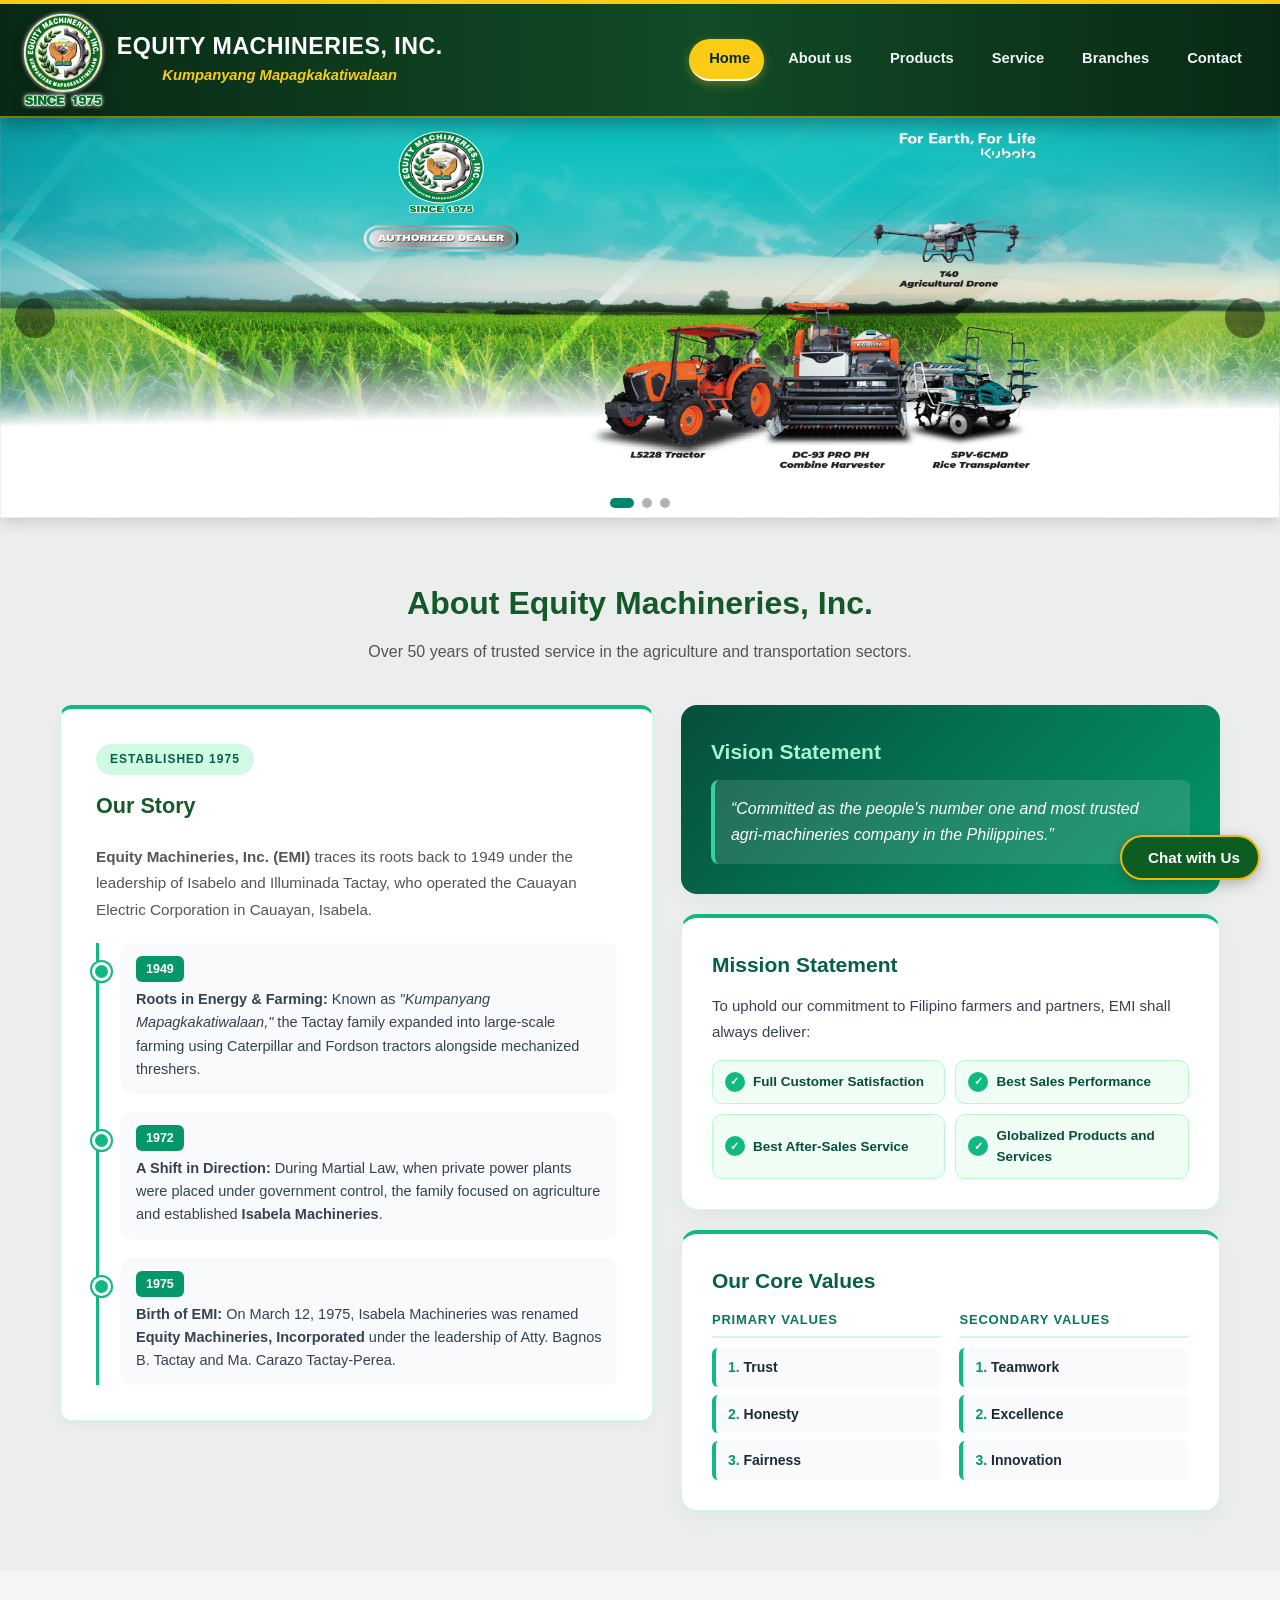
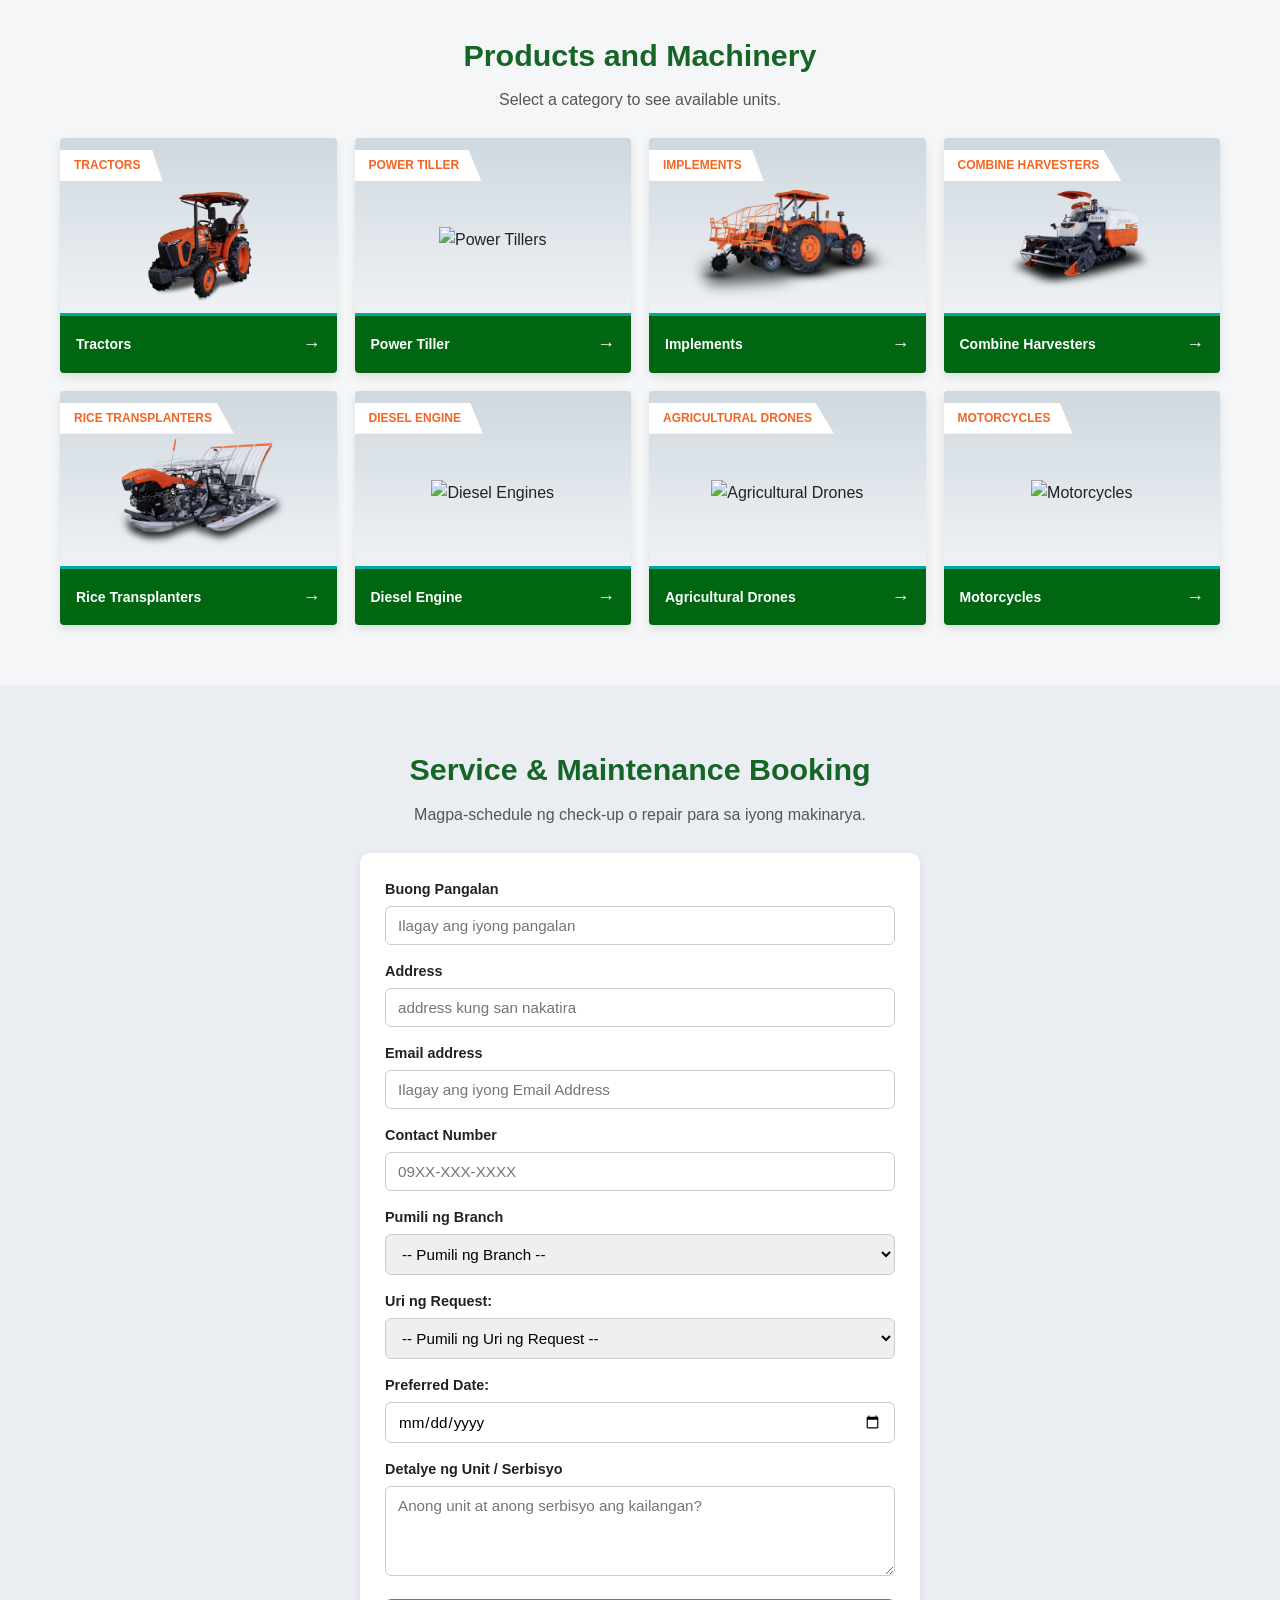
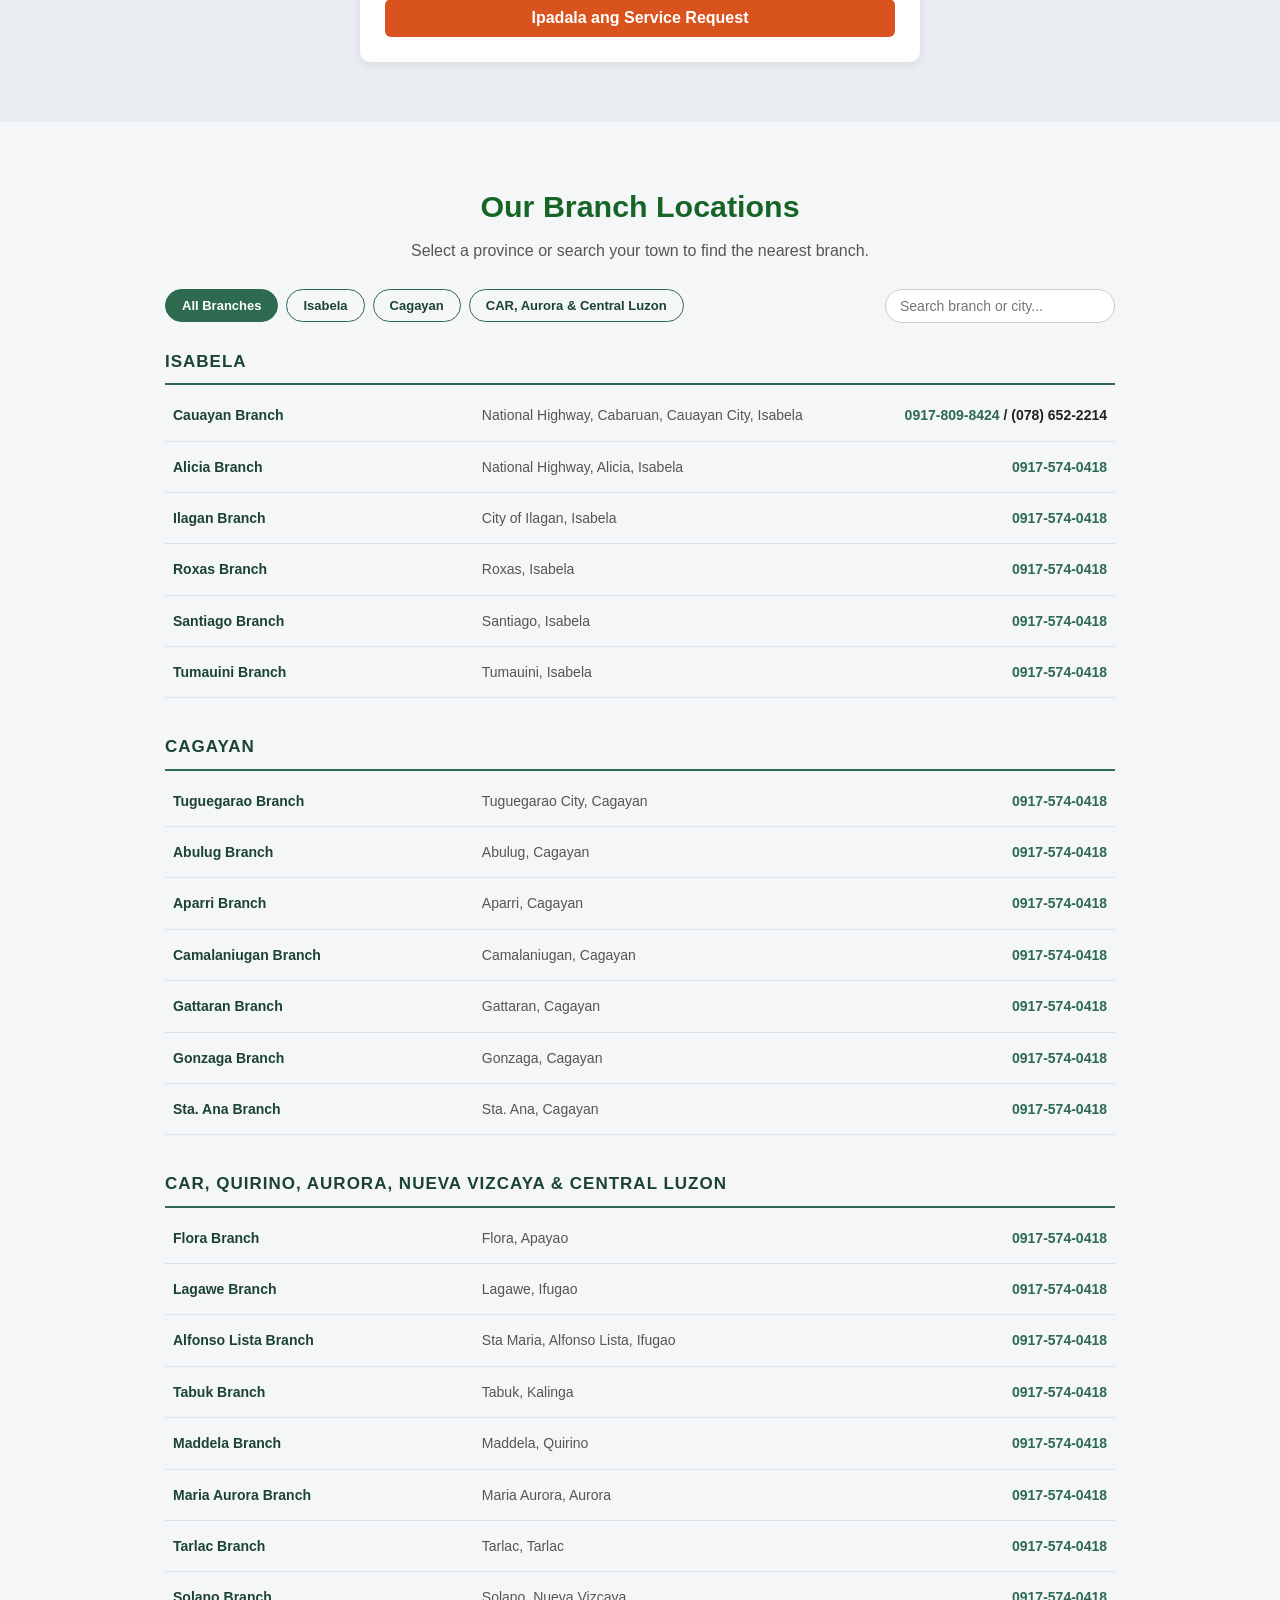
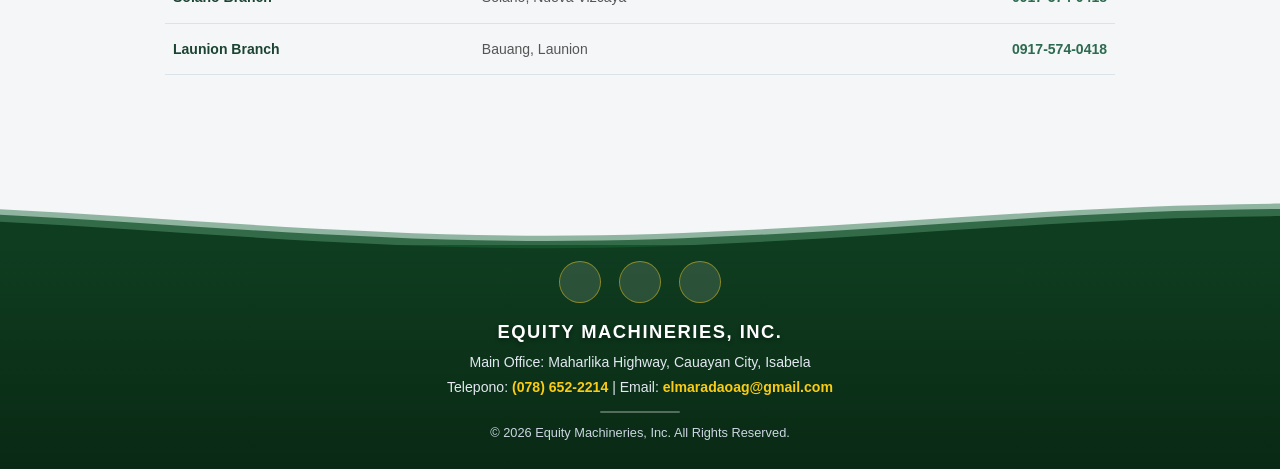
==== commit ccf748d2: "Add files via upload" ====
--- a/.github/workflows/index.html
+++ b/.github/workflows/index.html
@@ -24,48 +24,63 @@
 </head>
 <body>
 
-  <!-- HEADER -->
-  <header class="main-header">
-    <div class="header-container">
-      <!-- Left: Logo + Company Name -->
-      <div class="brand-section">
-        <div class="logo-box">
-          <img src="emi_logo.png" alt="Equity Machineries Logo" class="company-logo" />
-        </div>
-        <div class="brand-text">
-          <h1>EQUITY MACHINERIES, INC.</h1>
-          <p class="tagline">Kumpanyang Mapagkakatiwalaan</p>
-        </div>
-      </div>
-
-      <!-- Mobile Hamburger Button -->
-      <button class="menu-toggle" id="menuToggle" aria-label="Toggle navigation">
-        <i class="fa-solid fa-bars"></i>
-      </button>
-
-      <!-- Right: Navigation Links -->
-      <nav class="main-nav" id="mainNav">
-        <a href="#home" class="nav-item active">
-          <i class="fa-solid fa-house"></i> Home
-        </a>
-        <a href="#about" class="nav-item">
-          <i class="fa-solid fa-circle-info"></i> About us
-        </a>
-        <a href="#products" class="nav-item">
-          <i class="fa-solid fa-tractor"></i> Products
-        </a>
-        <a href="#service" class="nav-item">
-          <i class="fa-solid fa-wrench"></i> Service
-        </a>
-        <a href="#branches" class="nav-item">
-          <i class="fa-solid fa-location-dot"></i> Branches
-        </a>
-        <a href="#contact" class="nav-item">
-          <i class="fa-solid fa-user"></i> Contact
-        </a>
-      </nav>
-    </div>
-  </header>
+<!-- HEADER -->
+<header class="main-header">
+  <div class="header-container">
+    <!-- Left: Logo + Company Name -->
+    <div class="brand-section">
+      <div class="logo-box">
+        <img src="emi_logo.png" alt="Equity Machineries Logo" class="company-logo" />
+      </div>
+      <div class="brand-text">
+        <h1>EQUITY MACHINERIES, INC.</h1>
+        <p class="tagline">Kumpanyang Mapagkakatiwalaan</p>
+      </div>
+    </div>
+
+    <!-- Mobile Hamburger Button -->
+    <button class="menu-toggle" id="menuToggle" aria-label="Toggle navigation">
+      <i class="fa-solid fa-bars"></i>
+    </button>
+
+    <!-- Right: Navigation Links -->
+    <nav class="main-nav" id="mainNav">
+      <a href="#home" class="nav-item active">
+        <i class="fa-solid fa-house"></i> Home
+      </a>
+      <a href="#about" class="nav-item">
+        <i class="fa-solid fa-circle-info"></i> About us
+      </a>
+      <a href="#products" class="nav-item">
+        <i class="fa-solid fa-tractor"></i> Products
+      </a>
+      <a href="#service" class="nav-item">
+        <i class="fa-solid fa-wrench"></i> Service
+      </a>
+      <a href="#branches" class="nav-item">
+        <i class="fa-solid fa-location-dot"></i> Branches
+      </a>
+      <a href="#contact" class="nav-item">
+        <i class="fa-solid fa-user"></i> Contact
+      </a>
+    </nav>
+  </div>
+
+  <!-- Layered Wave Effect sa Ilalim ng Header (Katugma ng Footer) -->
+  <div class="header-waves-wrapper">
+    <svg class="header-waves" xmlns="http://w3.org" viewBox="0 24 150 28" preserveAspectRatio="none" shape-rendering="auto">
+      <defs>
+        <path id="header-gentle-wave" d="M-160 44c30 0 58-18 88-18s 58 18 88 18 58-18 88-18 58 18 88 18 v44h-352z" />
+      </defs>
+      <g>
+        <use href="#header-gentle-wave" x="48" y="0" fill="rgba(22, 101, 52, 0.35)" />
+        <use href="#header-gentle-wave" x="48" y="3" fill="rgba(20, 83, 45, 0.65)" />
+        <use href="#header-gentle-wave" x="48" y="7" fill="#0f3d20" />
+      </g>
+    </svg>
+  </div>
+</header>
+
 
 <link rel="stylesheet" href="https://cloudflare.com">
 <link rel="stylesheet" href="style.css">
@@ -482,42 +497,94 @@
   </div>
 </section>
 
-  <!-- CONTACT & FOOTER -->
-  <footer id="contact" class="footer">
-    <div class="container">
-      <h3>EQUITY MACHINERIES, INC.</h3>
-      <p>Main Office: Maharlika Highway, Cauayan City, Isabela</p>
-      <p>Telepono: (078) 652-2214 | Email: elmaradaoag@gmail.com</p>
-      <p class="copyright">&copy; 2026 Equity Machineries, Inc. All Rights Reserved.</p>
-    </div>
-    <!-- Social Media Links -->
-<div class="social-links">
-      <a href="https://www.facebook.com/equitymachineriesinc/" target="_blank" rel="noopener noreferrer" aria-label="Facebook">
-        <i class="fa-brands fa-facebook fa-3x"></i>
-      </a>
-      <a href="https://www.youtube.com/@equitymachineriesincsince1975" target="_blank" rel="noopener noreferrer" aria-label="YouTube">
-        <i class="fa-brands fa-youtube fa-3x"></i>
-      </a>
-      </a>
-      <a href="https://www.instagram.com/equity_machineries_inc/" target="_blank" rel="noopener noreferrer" aria-label="TikTok">
-        <i class="fa-brands fa-instagram fa-3x"></i>
-  </a>
+<footer id="contact" class="emi-wave-footer">
+  <!-- Layered Wave Effect sa Itaas -->
+  <div class="emi-waves-wrapper">
+    <svg class="emi-waves" xmlns="http://w3.org" viewBox="0 24 150 28" preserveAspectRatio="none" shape-rendering="auto">
+      <defs>
+        <path id="gentle-wave" d="M-160 44c30 0 58-18 88-18s 58 18 88 18 58-18 88-18 58 18 88 18 v44h-352z" />
+      </defs>
+      <g class="parallax">
+        <!-- Back wave -->
+        <use href="#gentle-wave" x="48" y="0" fill="rgba(22, 101, 52, 0.45)" />
+        <!-- Middle wave -->
+        <use href="#gentle-wave" x="48" y="3" fill="rgba(20, 83, 45, 0.75)" />
+        <!-- Front wave -->
+        <use href="#gentle-wave" x="48" y="7" fill="#0f3d20" />
+      </g>
+    </svg>
+  </div>
+
+  <!-- Main Footer Content -->
+  <div class="emi-footer-content">
+    <!-- Social Icons -->
+    <div class="emi-social-links">
+      <a href="https://facebook.com" target="_blank" rel="noopener" class="emi-social-icon" aria-label="Facebook">
+        <i class="fab fa-facebook-f"></i>
+      </a>
+      <a href="#" target="_blank" rel="noopener" class="emi-social-icon" aria-label="YouTube">
+        <i class="fab fa-youtube"></i>
+      </a>
+      <a href="#" target="_blank" rel="noopener" class="emi-social-icon" aria-label="Instagram">
+        <i class="fab fa-instagram"></i>
+      </a>
+    </div>
+
+    <!-- Company Info & Address -->
+    <h3 class="emi-company-name">EQUITY MACHINERIES, INC.</h3>
+    <p class="emi-address">Main Office: Maharlika Highway, Cauayan City, Isabela</p>
+    <p class="emi-contact">
+      Telepono: <a href="tel:0786522214">(078) 652-2214</a> | 
+      Email: <a href="mailto:elmaradaoag@gmail.com">elmaradaoag@gmail.com</a>
+    </p>
+
+    <div class="emi-divider"></div>
+
+    <p class="emi-copyright">© 2026 Equity Machineries, Inc. All Rights Reserved.</p>
+  </div>
+</footer>
+
+
+<!-- MODAL 1: UNIT SPECIFICATIONS POPUP (2-COLUMN LAYOUT) -->
+<div id="specsModal" class="modal">
+  <div class="modal-content specs-modal-wide">
+    <span class="close-btn" onclick="closeSpecsModal()">&times;</span>
+    
+    <div class="specs-modal-grid">
+      <!-- Left Column: Product Image & Overview -->
+      <div class="specs-left-col">
+        <div class="specs-img-box">
+          <img id="specsModalImg" src="" alt="Unit Preview" class="specs-modal-img" />
+        </div>
+        <span id="specsModalCategory" class="badge"></span>
+        <h2 id="specsModalTitle"></h2>
+        <p id="specsModalDesc" class="specs-desc"></p>
+      </div>
+
+      <!-- Right Column: Scrollable Specifications + Sticky CTA -->
+      <div class="specs-right-col">
+        <div class="specs-header-bar">
+          <h4 class="specs-heading">
+            <i class="fa-solid fa-sliders"></i> Technical Specifications
+          </h4>
+        </div>
+
+        <!-- Scrollable Spec List (Gagana kahit 20+ specs ang naka-list sa JS) -->
+        <div class="specs-scroll-area">
+          <ul id="specsModalList" class="specs-list"></ul>
+        </div>
+
+        <!-- Sticky Bottom Button -->
+        <div class="specs-footer-action">
+          <button id="specsInquireBtn" class="btn specs-cta-btn">
+            <i class="fa-solid fa-paper-plane"></i> Inquire About This Unit
+          </button>
+        </div>
+      </div>
+    </div>
+  </div>
 </div>
-  </footer>
-
-  <!-- MODAL 1: UNIT SPECIFICATIONS POPUP -->
-  <div id="specsModal" class="modal">
-    <div class="modal-content">
-      <span class="close-btn" onclick="closeSpecsModal()">&times;</span>
-      <img id="specsModalImg" src="" alt="Unit Preview" class="specs-modal-img" />
-      <span id="specsModalCategory" class="badge"></span>
-      <h2 id="specsModalTitle"></h2>
-      <p id="specsModalDesc" class="specs-desc"></p>
-      <h4 class="specs-heading">Unit Specifications:</h4>
-      <ul id="specsModalList" class="specs-list"></ul>
-      <button id="specsInquireBtn" class="btn" style="width: 100%; margin-top: 15px;">Inquire About This Unit</button>
-    </div>
-  </div>
+
 
   <!-- MODAL 2: PRODUCT INQUIRY POPUP -->
   <div id="inquiryModal" class="modal">
--- a/.github/workflows/style.css
+++ b/.github/workflows/style.css
@@ -1,27 +1,184 @@
-/* =========================================================
-   EMERALD GREEN CORPORATE ABOUT US (WITH HOVER EFFECTS)
-========================================================= */
-.about-section {
-  padding: 70px 20px;
-  background: linear-gradient(180deg, #ecfdf5 0%, #ffffff 100%);
-}
-
-.about-header {
-  text-align: center;
-  margin-bottom: 45px;
-}
-
-.about-header .section-title {
-  color: #047857 !important;
-  font-size: 32px;
-  font-weight: 800;
-  margin-bottom: 8px;
-}
-
-.about-header .section-subtitle {
-  color: #4b5563;
-  font-size: 16px;
-}
+/* =========================================
+   COMPACT HEADER + READABLE LOGO FIX
+   ========================================= */
+.main-header {
+  position: sticky;
+  top: 0;
+  width: 100%;
+  height: auto !important;
+  min-height: unset !important;
+  background: linear-gradient(90deg, #092914 0%, #114b27 55%, #092914 100%) !important;
+  border-top: 4px solid #facc15 !important;
+  border-bottom: 2px solid rgba(250, 204, 21, 0.5) !important;
+  padding: 0 !important;
+  margin: 0 !important;
+  box-shadow: 0 6px 20px rgba(0, 0, 0, 0.35) !important;
+  z-index: 1000;
+  overflow: visible !important;
+}
+
+/* Siguraduhing nakatago ang lumang wave kung naiwan sa HTML */
+.header-waves-wrapper {
+  display: none !important;
+}
+
+.header-container {
+  max-width: 1380px;
+  margin: 0 auto;
+  padding: 10px 24px !important;
+  height: auto !important;
+  min-height: unset !important;
+  display: flex !important;
+  flex-direction: row !important;
+  align-items: center !important;
+  justify-content: space-between !important;
+  flex-wrap: nowrap !important;
+  gap: 16px;
+}
+
+/* Brand Logo & Text */
+.brand-section {
+  display: flex !important;
+  align-items: center !important;
+  gap: 14px;
+  flex-shrink: 0;
+}
+
+.logo-box {
+  display: flex;
+  align-items: center;
+  justify-content: center;
+  flex-shrink: 0;
+}
+
+/* Pinalaki ang logo at nilagyan ng white drop-shadow para mabasa ang "SINCE 1975" */
+.company-logo {
+  height: 92px !important;
+  width: auto !important;
+  max-width: none !important;
+  object-fit: contain;
+  display: block;
+  filter: drop-shadow(0 0 2px rgba(255, 255, 255, 0.85)) drop-shadow(0 3px 6px rgba(0, 0, 0, 0.45));
+}
+
+.brand-text h1 {
+  color: #ffffff !important;
+  font-size: 1.45rem !important;
+  font-weight: 800 !important;
+  letter-spacing: 0.5px;
+  margin: 0 !important;
+  line-height: 1.2 !important;
+  white-space: nowrap;
+}
+
+.brand-text .tagline {
+  color: #facc15 !important;
+  font-size: 0.92rem !important;
+  font-style: italic !important;
+  font-weight: 600 !important;
+  margin: 3px 0 0 !important;
+  opacity: 1 !important;
+}
+
+/* Navigation Links */
+.main-nav {
+  display: flex !important;
+  align-items: center !important;
+  gap: 4px !important;
+  flex-wrap: nowrap !important;
+}
+
+.main-nav .nav-item {
+  display: inline-flex !important;
+  align-items: center !important;
+  gap: 6px;
+  color: #f1f5f9 !important;
+  text-decoration: none !important;
+  font-size: 0.92rem !important;
+  font-weight: 600 !important;
+  padding: 8px 14px !important;
+  border-radius: 50px !important;
+  white-space: nowrap;
+  transition: all 0.25s ease;
+}
+
+.main-nav .nav-item i {
+  font-size: 0.85rem;
+  color: #facc15 !important;
+}
+
+.main-nav .nav-item:hover {
+  background-color: rgba(255, 255, 255, 0.14) !important;
+  color: #facc15 !important;
+  transform: translateY(-1px);
+}
+
+.main-nav .nav-item.active {
+  background-color: #facc15 !important;
+  color: #092914 !important;
+  font-weight: 700 !important;
+  box-shadow: 0 3px 10px rgba(250, 204, 21, 0.35);
+}
+
+.main-nav .nav-item.active i {
+  color: #092914 !important;
+}
+
+/* Mobile Hamburger Button */
+.menu-toggle {
+  display: none;
+  background: rgba(255, 255, 255, 0.12);
+  border: 1.5px solid #facc15;
+  color: #facc15;
+  font-size: 1.25rem;
+  padding: 8px 12px;
+  border-radius: 8px;
+  cursor: pointer;
+}
+
+/* MOBILE & TABLET RESPONSIVE */
+@media (max-width: 1120px) {
+  .header-container {
+    flex-wrap: wrap !important;
+  }
+
+  .company-logo {
+    height: 74px !important;
+  }
+
+  .brand-text h1 {
+    font-size: 1.15rem !important;
+    white-space: normal;
+  }
+
+  .menu-toggle {
+    display: inline-flex;
+    align-items: center;
+    justify-content: center;
+  }
+
+  .main-nav {
+    display: none !important;
+    width: 100%;
+    flex-direction: column !important;
+    align-items: stretch !important;
+    gap: 6px !important;
+    padding-top: 12px;
+    margin-top: 8px;
+    border-top: 1px solid rgba(255, 255, 255, 0.15);
+  }
+
+  .main-nav.active,
+  .main-nav.show {
+    display: flex !important;
+  }
+
+  .main-nav .nav-item {
+    border-radius: 8px !important;
+    padding: 10px 14px !important;
+  }
+}
+
 
 /* 2-COLUMN BALANCED GRID */
 .about-grid {
@@ -1036,93 +1193,209 @@
 }
 
 /* FOOTER */
-.footer {
-  background: #166527;
-  color: #fff;
+/* =========================================
+   COMPACT WAVE FOOTER (GREEN & GOLD THEME)
+   ========================================= */
+.emi-wave-footer {
+  position: relative;
+  width: 100%;
+  margin-top: 30px !important;
+  color: #ffffff;
+}
+
+/* Mas manipis na Wave */
+.emi-waves-wrapper {
+  position: relative;
+  width: 100%;
+  height: 45px !important;
+  margin-bottom: -5px;
+  overflow: hidden;
+  line-height: 0;
+}
+
+.emi-waves {
+  position: relative;
+  width: 100%;
+  height: 45px !important;
+}
+
+/* Compact Main Green Body */
+.emi-footer-content {
+  background: linear-gradient(180deg, #0f3d20 0%, #092914 100%);
+  padding: 12px 20px 22px !important;
   text-align: center;
-  padding: 30px 20px;
-  margin-top: 40px;
-}
-
-.footer h3 {
-  margin-bottom: 6px;
-}
-
-.footer p {
-  font-size: 0.92rem;
-  margin-bottom: 4px;
-}
-
-.footer .copyright {
-  margin-top: 12px;
+}
+
+/* Mas compact na Social Icons */
+.emi-social-links {
+  display: flex;
+  justify-content: center;
+  align-items: center;
+  gap: 16px !important;
+  margin-bottom: 12px !important;
+}
+
+.emi-social-icon,
+.emi-social-icon:visited {
+  display: inline-flex;
+  align-items: center;
+  justify-content: center;
+  width: 38px !important;
+  height: 38px !important;
+  border-radius: 50%;
+  color: #ffffff !important;
+  font-size: 1.15rem !important;
+  text-decoration: none;
+  transition: all 0.3s ease;
+}
+
+.emi-social-icon:hover {
+  color: #facc15 !important;
+  background-color: rgba(255, 255, 255, 0.12);
+  transform: translateY(-3px);
+}
+
+/* Mas siksik na Typography & Address */
+.emi-company-name {
+  font-size: 1.1rem !important;
+  font-weight: 700;
+  letter-spacing: 0.8px;
+  margin: 0 0 4px !important;
+  color: #ffffff;
+}
+
+.emi-address {
+  font-size: 0.88rem !important;
+  color: #e2e8f0;
+  margin: 0 0 3px !important;
+}
+
+.emi-contact {
+  font-size: 0.88rem !important;
+  color: #e2e8f0;
+  margin: 0 0 12px !important;
+}
+
+.emi-contact a,
+.emi-contact a:visited {
+  color: #facc15 !important;
+  text-decoration: none;
+  font-weight: 600;
+}
+
+.emi-contact a:hover {
+  text-decoration: underline;
+}
+
+.emi-divider {
+  width: 150px;
+  height: 1px;
+  background: rgba(255, 255, 255, 0.2);
+  margin: 0 auto 10px !important;
+}
+
+.emi-copyright {
+  font-size: 0.8rem !important;
+  color: #cbd5e1;
+  margin: 0 !important;
+}
+
+@media (max-width: 768px) {
+  .emi-waves-wrapper,
+  .emi-waves {
+    height: 30px !important;
+  }
+}
+
+/* Main Green Body */
+.emi-footer-content {
+  background: linear-gradient(180deg, #0f3d20 0%, #092914 100%);
+  padding: 25px 20px 45px;
+  text-align: center;
+}
+
+/* Clean White Icons tulad sa design reference */
+.emi-social-links {
+  display: flex;
+  justify-content: center;
+  align-items: center;
+  gap: 24px;
+  margin-bottom: 24px;
+}
+
+.emi-social-icon,
+.emi-social-icon:visited {
+  display: inline-flex;
+  align-items: center;
+  justify-content: center;
+  width: 44px;
+  height: 44px;
+  border-radius: 50%;
+  color: #ffffff !important;
+  font-size: 1.45rem;
+  text-decoration: none;
+  transition: all 0.3s ease;
+}
+
+.emi-social-icon:hover {
+  color: #facc15 !important; /* Nagiging gold kapag naka-hover */
+  background-color: rgba(255, 255, 255, 0.1);
+  transform: translateY(-4px);
+}
+
+/* Typography & Address */
+.emi-company-name {
+  font-size: 1.25rem;
+  font-weight: 700;
+  letter-spacing: 1px;
+  margin: 0 0 8px;
+  color: #ffffff;
+}
+
+.emi-address {
+  font-size: 0.95rem;
+  color: #e2e8f0;
+  margin: 0 0 6px;
+}
+
+.emi-contact {
+  font-size: 0.95rem;
+  color: #e2e8f0;
+  margin: 0 0 20px;
+}
+
+.emi-contact a,
+.emi-contact a:visited {
+  color: #facc15 !important; /* Gold links */
+  text-decoration: none;
+  font-weight: 600;
+}
+
+.emi-contact a:hover {
+  text-decoration: underline;
+}
+
+.emi-divider {
+  width: 180px;
+  height: 1px;
+  background: rgba(255, 255, 255, 0.2);
+  margin: 0 auto 18px;
+}
+
+.emi-copyright {
   font-size: 0.85rem;
-  opacity: 0.85;
-}
-
-/* Social Media Links in Footer */
-.social-links .fa-facebook {
-  color: #1877F2;
-}
-
-.social-links .fa-youtube {
-  color: #FF0000;
-}
-
-.social-links .fa-instagram {
-  display: inline-flex;
-  align-items: center;
-  justify-content: center;
-  width: 48px;
-  height: 48px;
-  border-radius: 12px;
-  background: linear-gradient(45deg, #f09433 0%, #e6683c 25%, #dc2743 50%, #cc2366 75%, #bc1888 100%);
-  color: #ffffff;
-  text-decoration: none;
-}
-
-/* MOBILE RESPONSIVE */
-@media (max-width: 900px) {
-  .header-container {
-    flex-direction: column;
-    text-align: center;
-  }
-
-  .brand-text h1 {
-    font-size: 1.35rem;
-  }
-
-  .main-nav {
-    gap: 15px;
-    flex-wrap: wrap;
-    justify-content: center;
-  }
-}
-
-/* Filter Buttons */
-.filter-bar {
-  display: flex;
-  justify-content: center;
-  flex-wrap: wrap;
-  gap: 0.75rem;
-  margin-bottom: 2rem;
-}
-
-.filter-btn {
-  padding: 0.5rem 1.25rem;
-  border: 2px solid var(--primary-green);
-  background: var(--white);
-  color: var(--primary-green);
-  border-radius: 25px;
-  cursor: pointer;
-  font-weight: 600;
-  transition: all 0.3s;
-}
-
-.filter-btn.active,
-.filter-btn:hover {
-  background: var(--primary-green);
-  color: var(--white);
-}
+  color: #cbd5e1;
+  margin: 0;
+}
+
+/* Responsive Wave Height sa Mobile */
+@media (max-width: 768px) {
+  .emi-waves-wrapper,
+  .emi-waves {
+    height: 55px;
+  }
+}
+
 /* Branch Filter Tabs & Search */
 .branch-controls {
   max-width: 950px;
@@ -1846,4 +2119,1404 @@
   }
 }
 
-
+} /* <-- Siguraduhing sarado ang huling rule sa itaas bago ito */
+
+/* FOOTER EFFECTS */
+footer.emi-footer {
+  background: linear-gradient(135deg, #0d2627 0%, #165b29 50%, #0f3d1c 100%) !important;
+  color: #ffffff !important;
+  text-align: center !important;
+  padding: 45px 20px 35px !important;
+  position: relative !important;
+  border-top: 4px solid #facc15 !important;
+  box-shadow: 0 -8px 25px rgba(0, 0, 0, 0.25) !important;
+  overflow: hidden !important;
+}
+
+.emi-footer-container {
+  max-width: 800px !important;
+  margin: 0 auto !important;
+}
+
+.emi-company-name {
+  margin: 0 0 10px !important;
+  font-size: 20px !important;
+  font-weight: 700 !important;
+  letter-spacing: 1.5px !important;
+  color: #ffffff !important;
+  text-shadow: 0 2px 4px rgba(0, 0, 0, 0.4) !important;
+}
+
+.emi-address,
+.emi-contact {
+  margin: 6px 0 !important;
+  font-size: 14px !important;
+  color: #e5e7eb !important;
+  line-height: 1.6 !important;
+}
+
+.emi-contact a {
+  color: #facc15 !important;
+  text-decoration: none !important;
+  font-weight: 600 !important;
+  transition: color 0.3s ease !important;
+}
+
+.emi-contact a:hover {
+  color: #ffffff !important;
+  text-decoration: underline !important;
+}
+
+.emi-divider {
+  width: 80px !important;
+  height: 2px !important;
+  background: rgba(255, 255, 255, 0.3) !important;
+  margin: 18px auto !important;
+  border-radius: 2px !important;
+}
+
+.emi-copyright {
+  margin: 0 0 18px !important;
+  font-size: 13px !important;
+  color: #cbd5e1 !important;
+}
+
+.emi-social-links {
+  display: flex !important;
+  justify-content: center !important;
+  align-items: center !important;
+  gap: 16px !important;
+}
+
+.emi-social-icon {
+  display: inline-flex !important;
+  align-items: center !important;
+  justify-content: center !important;
+  width: 46px !important;
+  height: 46px !important;
+  border-radius: 50% !important;
+  background: rgba(255, 255, 255, 0.12) !important;
+  border: 1px solid rgba(255, 255, 255, 0.25) !important;
+  transition: transform 0.3s cubic-bezier(0.175, 0.885, 0.32, 1.275), 
+              box-shadow 0.3s ease, 
+              background 0.3s ease !important;
+}
+
+.emi-social-icon img {
+  width: 26px !important;
+  height: 26px !important;
+  object-fit: contain !important;
+}
+
+.emi-social-icon:hover {
+  transform: translateY(-6px) scale(1.12) !important;
+  background: rgba(255, 255, 255, 0.25) !important;
+}
+
+.emi-social-icon.fb:hover {
+  box-shadow: 0 8px 20px rgba(24, 119, 242, 0.7) !important;
+  border-color: #1877f2 !important;
+}
+
+.emi-social-icon.yt:hover {
+  box-shadow: 0 8px 20px rgba(255, 0, 0, 0.7) !important;
+  border-color: #ff0000 !important;
+}
+
+.emi-social-icon.ig:hover {
+  box-shadow: 0 8px 20px rgba(225, 48, 108, 0.7) !important;
+  border-color: #e1306c !important;
+}
+
+@media (max-width: 576px) {
+  footer.emi-footer {
+    padding: 35px 15px 85px !important;
+  }
+}
+
+.emi-social-icon {
+  display: inline-flex !important;
+  align-items: center !important;
+  justify-content: center !important;
+  width: 46px !important;
+  height: 46px !important;
+  border-radius: 50% !important;
+  background: rgba(255, 255, 255, 0.12) !important;
+  border: 1px solid rgba(255, 255, 255, 0.25) !important;
+  text-decoration: none !important;
+  transition: transform 0.3s cubic-bezier(0.175, 0.885, 0.32, 1.275), 
+              box-shadow 0.3s ease, 
+              background 0.3s ease !important;
+}
+
+/* STYLING PARA SA FONTAWESOME ICONS */
+.emi-social-icon i {
+  font-size: 20px !important;
+  color: #ffffff !important;
+  line-height: 1 !important;
+  transition: transform 0.3s ease, color 0.3s ease !important;
+}
+
+.emi-social-icon:hover {
+  transform: translateY(-6px) scale(1.12) !important;
+}
+
+/* Brand Colors kapag naka-hover */
+.emi-social-icon.fb:hover {
+  background: #1877f2 !important;
+  box-shadow: 0 8px 20px rgba(24, 119, 242, 0.7) !important;
+  border-color: #1877f2 !important;
+}
+
+.emi-social-icon.yt:hover {
+  background: #ff0000 !important;
+  box-shadow: 0 8px 20px rgba(255, 0, 0, 0.7) !important;
+  border-color: #ff0000 !important;
+}
+
+.emi-social-icon.ig:hover {
+  background: #e1306c !important;
+  box-shadow: 0 8px 20px rgba(225, 48, 108, 0.7) !important;
+  border-color: #e1306c !important;
+}
+
+/* =========================================
+   FOOTER WITH ANIMATED WAVES & HOVER EFFECTS
+   ========================================= */
+.emi-wave-footer {
+  position: relative;
+  width: 100%;
+  margin-top: 30px !important;
+  color: #ffffff !important;
+  overflow: hidden;
+}
+
+/* Wave Container */
+.emi-waves-wrapper {
+  position: relative;
+  width: 100%;
+  height: 50px !important;
+  margin-bottom: -5px;
+  overflow: hidden;
+  line-height: 0;
+}
+
+.emi-waves {
+  position: relative;
+  width: 100%;
+  height: 50px !important;
+}
+
+/* EFFECT 1: Flowing Wave Animation */
+.emi-waves .parallax > use {
+  animation: move-forever 20s cubic-bezier(0.55, 0.5, 0.45, 0.5) infinite;
+}
+
+.emi-waves .parallax > use:nth-child(1) {
+  animation-delay: -2s;
+  animation-duration: 9s;
+}
+
+.emi-waves .parallax > use:nth-child(2) {
+  animation-delay: -3s;
+  animation-duration: 13s;
+}
+
+.emi-waves .parallax > use:nth-child(3) {
+  animation-delay: -4s;
+  animation-duration: 18s;
+}
+
+@keyframes move-forever {
+  0% {
+    transform: translate3d(-90px, 0, 0);
+  }
+  100% {
+    transform: translate3d(85px, 0, 0);
+  }
+}
+
+/* Main Footer Body */
+.emi-footer-content,
+#contact.emi-footer-content {
+  background: linear-gradient(180deg, #0f3d20 0%, #092914 100%) !important;
+  color: #ffffff !important;
+  padding: 16px 20px 26px !important;
+  text-align: center;
+}
+
+/* Social Links Container */
+.emi-social-links {
+  display: flex;
+  justify-content: center;
+  align-items: center;
+  gap: 18px !important;
+  margin-bottom: 14px !important;
+}
+
+/* EFFECT 2: Interactive Lift + Gold Pulse Ring */
+.emi-social-icon,
+.emi-social-icon:visited {
+  position: relative;
+  display: inline-flex;
+  align-items: center;
+  justify-content: center;
+  width: 42px !important;
+  height: 42px !important;
+  border-radius: 50%;
+  color: #ffffff !important;
+  background-color: rgba(255, 255, 255, 0.12) !important;
+  border: 1.5px solid rgba(250, 204, 21, 0.45) !important;
+  font-size: 1.2rem !important;
+  text-decoration: none !important;
+  transition: all 0.35s cubic-bezier(0.25, 0.8, 0.25, 1) !important;
+}
+
+/* Outer Expanding Gold Ring sa Hover */
+.emi-social-icon::before {
+  content: "";
+  position: absolute;
+  inset: -4px;
+  border-radius: 50%;
+  border: 2px solid #facc15;
+  opacity: 0;
+  transform: scale(0.8);
+  transition: all 0.35s ease;
+}
+
+.emi-social-icon:hover {
+  background-color: #facc15 !important;
+  color: #092914 !important;
+  border-color: #facc15 !important;
+  transform: translateY(-5px) scale(1.08) !important;
+  box-shadow: 0 8px 20px rgba(250, 204, 21, 0.4) !important;
+}
+
+.emi-social-icon:hover::before {
+  opacity: 1;
+  transform: scale(1.12);
+}
+
+/* Typography & Links */
+.emi-company-name {
+  font-size: 1.15rem !important;
+  font-weight: 700;
+  letter-spacing: 0.8px;
+  margin: 0 0 4px !important;
+  color: #ffffff !important;
+}
+
+.emi-address {
+  font-size: 0.88rem !important;
+  color: #e2e8f0 !important;
+  margin: 0 0 3px !important;
+}
+
+.emi-contact {
+  font-size: 0.88rem !important;
+  color: #e2e8f0 !important;
+  margin: 0 0 12px !important;
+}
+
+.emi-contact a,
+.emi-contact a:visited {
+  color: #facc15 !important;
+  text-decoration: none;
+  font-weight: 600;
+  transition: color 0.25s ease;
+}
+
+.emi-contact a:hover {
+  color: #fef08a !important;
+  text-decoration: underline;
+}
+
+.emi-divider {
+  width: 150px;
+  height: 1px;
+  background: rgba(255, 255, 255, 0.2);
+  margin: 0 auto 10px !important;
+}
+
+.emi-copyright {
+  font-size: 0.8rem !important;
+  color: #cbd5e1 !important;
+  margin: 0 !important;
+}
+
+@media (max-width: 768px) {
+  .emi-waves-wrapper,
+  .emi-waves {
+    height: 32px !important;
+  }
+}
+
+/* =========================================
+   2-COLUMN SCROLLABLE PRODUCT SPECS MODAL
+   ========================================= */
+#specsModal .modal-content.specs-modal-wide {
+  max-width: 920px !important;
+  width: 94% !important;
+  padding: 28px !important;
+  border-radius: 18px !important;
+  border-top: 5px solid #0f3d20 !important;
+  box-shadow: 0 20px 50px rgba(0, 0, 0, 0.35) !important;
+  position: relative;
+}
+
+#specsModal .close-btn {
+  position: absolute;
+  top: 16px;
+  right: 20px;
+  font-size: 1.75rem;
+  color: #475569;
+  cursor: pointer;
+  z-index: 10;
+  line-height: 1;
+  transition: color 0.2s ease, transform 0.2s ease;
+}
+
+#specsModal .close-btn:hover {
+  color: #dc2626;
+  transform: scale(1.15);
+}
+
+/* 2-Column Grid Structure */
+.specs-modal-grid {
+  display: grid;
+  grid-template-columns: 1fr 1.25fr;
+  gap: 28px;
+  align-items: stretch;
+}
+
+/* Left Column: Image & Summary */
+.specs-left-col {
+  display: flex;
+  flex-direction: column;
+  justify-content: flex-start;
+}
+
+.specs-img-box {
+  background: #f8fafc;
+  border: 1px solid #e2e8f0;
+  border-radius: 14px;
+  padding: 16px;
+  margin-bottom: 14px;
+  display: flex;
+  align-items: center;
+  justify-content: center;
+}
+
+#specsModal .specs-modal-img {
+  width: 100% !important;
+  max-height: 230px !important;
+  object-fit: contain !important;
+  margin: 0 !important;
+  background: transparent !important;
+}
+
+#specsModal .badge {
+  align-self: flex-start;
+  background-color: #dcfce7 !important;
+  color: #166534 !important;
+  font-weight: 700;
+  font-size: 0.8rem;
+  padding: 4px 12px;
+  border-radius: 50px;
+  margin-bottom: 8px;
+}
+
+#specsModalTitle {
+  font-size: 1.5rem !important;
+  font-weight: 800 !important;
+  color: #0f172a !important;
+  margin: 0 0 8px !important;
+  line-height: 1.25;
+}
+
+#specsModalDesc.specs-desc {
+  font-size: 0.92rem !important;
+  color: #475569 !important;
+  line-height: 1.55 !important;
+  margin: 0 !important;
+}
+
+/* Right Column: Scrollable Specs & Sticky Button */
+.specs-right-col {
+  display: flex;
+  flex-direction: column;
+  border-left: 1px solid #e2e8f0;
+  padding-left: 24px;
+}
+
+.specs-header-bar {
+  margin-bottom: 10px;
+}
+
+#specsModal .specs-heading {
+  font-size: 1.05rem !important;
+  font-weight: 700 !important;
+  color: #0f3d20 !important;
+  margin: 0 !important;
+  display: flex;
+  align-items: center;
+  gap: 8px;
+}
+
+/* Scrollable Container para sa Mahabang Listahan */
+.specs-scroll-area {
+  max-height: 310px;
+  overflow-y: auto;
+  padding-right: 8px;
+  margin-bottom: 14px;
+}
+
+/* Custom Clean Scrollbar */
+.specs-scroll-area::-webkit-scrollbar {
+  width: 6px;
+}
+
+.specs-scroll-area::-webkit-scrollbar-track {
+  background: #f1f5f9;
+  border-radius: 10px;
+}
+
+.specs-scroll-area::-webkit-scrollbar-thumb {
+  background: #cbd5e1;
+  border-radius: 10px;
+}
+
+.specs-scroll-area::-webkit-scrollbar-thumb:hover {
+  background: #94a3b8;
+}
+
+/* Ginagawang Clean Spec Cards/Rows ang bawat <li> mula sa JS */
+#specsModalList.specs-list {
+  list-style: none !important;
+  padding: 0 !important;
+  margin: 0 !important;
+  display: grid;
+  grid-template-columns: 1fr;
+  gap: 8px;
+}
+
+#specsModalList.specs-list li {
+  background-color: #f8fafc;
+  border: 1px solid #e2e8f0;
+  border-left: 3.5px solid #16a34a;
+  border-radius: 8px;
+  padding: 9px 12px;
+  font-size: 0.9rem;
+  color: #1e293b;
+  line-height: 1.4;
+  transition: background-color 0.2s ease;
+}
+
+#specsModalList.specs-list li:hover {
+  background-color: #f0fdf4;
+}
+
+/* Sticky Bottom Inquiry Button */
+.specs-footer-action {
+  margin-top: auto;
+  padding-top: 8px;
+  border-top: 1px solid #e2e8f0;
+}
+
+#specsInquireBtn.specs-cta-btn {
+  width: 100% !important;
+  margin-top: 0 !important;
+  padding: 13px 20px !important;
+  font-size: 1rem !important;
+  font-weight: 700 !important;
+  border-radius: 10px !important;
+  display: inline-flex;
+  align-items: center;
+  justify-content: center;
+  gap: 8px;
+  box-shadow: 0 4px 12px rgba(217, 78, 31, 0.28);
+  transition: transform 0.2s ease, box-shadow 0.2s ease;
+}
+
+#specsInquireBtn.specs-cta-btn:hover {
+  transform: translateY(-2px);
+  box-shadow: 0 6px 16px rgba(217, 78, 31, 0.38);
+}
+
+/* Mobile Responsive: Nagiging 1 column sa cellphone */
+@media (max-width: 768px) {
+  #specsModal .modal-content.specs-modal-wide {
+    padding: 20px !important;
+    max-height: 90vh;
+    overflow-y: auto;
+  }
+
+  .specs-modal-grid {
+    grid-template-columns: 1fr;
+    gap: 18px;
+  }
+
+  .specs-right-col {
+    border-left: none;
+    border-top: 1px solid #e2e8f0;
+    padding-left: 0;
+    padding-top: 16px;
+  }
+
+  .specs-scroll-area {
+    max-height: 240px;
+  }
+}
+
+/* =========================================
+   ACCORDION PRODUCT SPECIFICATIONS STYLE
+   ========================================= */
+#specsModalList.specs-list {
+  list-style: none !important;
+  padding: 0 !important;
+  margin: 0 !important;
+  display: flex !important;
+  flex-direction: column !important;
+  gap: 0 !important;
+  background: transparent !important;
+}
+
+#specsModalList.specs-list li.spec-acc-item {
+  background: transparent !important;
+  border: none !important;
+  border-bottom: 1.5px solid #16a34a !important; /* Green divider line tulad sa sample */
+  border-radius: 0 !important;
+  padding: 0 !important;
+  margin: 0 !important;
+}
+
+/* Header Row (Title sa kaliwa, + / - sa kanan) */
+.spec-acc-header {
+  width: 100%;
+  background: transparent;
+  border: none;
+  padding: 13px 6px;
+  display: flex;
+  align-items: center;
+  justify-content: space-between;
+  cursor: pointer;
+  text-align: left;
+  transition: background-color 0.2s ease;
+}
+
+.spec-acc-header:hover {
+  background-color: rgba(22, 163, 74, 0.06);
+}
+
+.spec-acc-title {
+  font-size: 1.02rem;
+  font-weight: 700;
+  color: #1e293b;
+}
+
+.spec-acc-item.open .spec-acc-title {
+  color: #0f3d20; /* Dark green kapag nakabukas */
+}
+
+.spec-acc-symbol {
+  font-size: 1.35rem;
+  font-weight: 600;
+  color: #0f3d20;
+  line-height: 1;
+  padding-left: 12px;
+}
+
+/* Collapsible Body Content */
+.spec-acc-body {
+  display: none;
+  padding: 2px 6px 14px 6px;
+  animation: fadeInSpec 0.25s ease;
+}
+
+.spec-acc-item.open .spec-acc-body {
+  display: block;
+}
+
+.spec-acc-text {
+  margin: 4px 0;
+  font-size: 0.92rem;
+  font-weight: 600;
+  color: #334155;
+  line-height: 1.5;
+}
+
+@keyframes fadeInSpec {
+  from {
+    opacity: 0;
+    transform: translateY(-4px);
+  }
+  to {
+    opacity: 1;
+    transform: translateY(0);
+  }
+}
+
+/* =========================================
+   2-COLUMN ACCORDION PRODUCT SPECS MODAL
+   ========================================= */
+#specsModal.modal {
+  display: none;
+  position: fixed;
+  inset: 0;
+  background-color: rgba(9, 41, 20, 0.75);
+  backdrop-filter: blur(4px);
+  align-items: center;
+  justify-content: center;
+  z-index: 2000;
+  padding: 16px;
+}
+
+#specsModal .modal-content {
+  background-color: #ffffff !important;
+  max-width: 920px !important;
+  width: 95% !important;
+  padding: 28px !important;
+  border-radius: 18px !important;
+  border-top: 5px solid #0f3d20 !important;
+  box-shadow: 0 20px 50px rgba(0, 0, 0, 0.35) !important;
+  position: relative;
+  animation: modalPopIn 0.25s ease;
+}
+
+@keyframes modalPopIn {
+  from {
+    opacity: 0;
+    transform: scale(0.95) translateY(10px);
+  }
+  to {
+    opacity: 1;
+    transform: scale(1) translateY(0);
+  }
+}
+
+#specsModal .close-btn {
+  position: absolute;
+  top: 16px;
+  right: 20px;
+  font-size: 1.75rem;
+  font-weight: 700;
+  color: #475569;
+  cursor: pointer;
+  z-index: 10;
+  line-height: 1;
+  transition: color 0.2s ease, transform 0.2s ease;
+}
+
+#specsModal .close-btn:hover {
+  color: #dc2626;
+  transform: scale(1.15);
+}
+
+/* 2-Column Grid Structure */
+.specs-modal-grid {
+  display: grid;
+  grid-template-columns: 1fr 1.25fr;
+  gap: 28px;
+  align-items: stretch;
+}
+
+/* Left Column: Image & Summary */
+.specs-left-col {
+  display: flex;
+  flex-direction: column;
+  justify-content: flex-start;
+}
+
+.specs-img-box {
+  background: #f8fafc;
+  border: 1px solid #e2e8f0;
+  border-radius: 14px;
+  padding: 16px;
+  margin-bottom: 14px;
+  display: flex;
+  align-items: center;
+  justify-content: center;
+}
+
+#specsModal .specs-modal-img {
+  width: 100% !important;
+  max-height: 230px !important;
+  object-fit: contain !important;
+  margin: 0 !important;
+  background: transparent !important;
+}
+
+#specsModal .badge {
+  align-self: flex-start;
+  background-color: #dcfce7 !important;
+  color: #166534 !important;
+  font-weight: 700;
+  font-size: 0.8rem;
+  padding: 4px 12px;
+  border-radius: 50px;
+  margin-bottom: 8px;
+}
+
+#specsModalTitle {
+  font-size: 1.5rem !important;
+  font-weight: 800 !important;
+  color: #0f172a !important;
+  margin: 0 0 8px !important;
+  line-height: 1.25;
+}
+
+#specsModalDesc.specs-desc {
+  font-size: 0.92rem !important;
+  color: #475569 !important;
+  line-height: 1.55 !important;
+  margin: 0 !important;
+}
+
+/* Right Column: Accordion Specs & Sticky Button */
+.specs-right-col {
+  display: flex;
+  flex-direction: column;
+  border-left: 1px solid #e2e8f0;
+  padding-left: 24px;
+}
+
+.specs-header-bar {
+  margin-bottom: 8px;
+}
+
+#specsModal .specs-heading {
+  font-size: 1.1rem !important;
+  font-weight: 800 !important;
+  color: #0f3d20 !important;
+  margin: 0 !important;
+  display: flex;
+  align-items: center;
+  gap: 8px;
+}
+
+/* Scrollable Container para sa Accordion */
+.specs-scroll-area {
+  max-height: 320px;
+  overflow-y: auto;
+  padding-right: 8px;
+  margin-bottom: 14px;
+}
+
+.specs-scroll-area::-webkit-scrollbar {
+  width: 6px;
+}
+
+.specs-scroll-area::-webkit-scrollbar-track {
+  background: #f1f5f9;
+  border-radius: 10px;
+}
+
+.specs-scroll-area::-webkit-scrollbar-thumb {
+  background: #cbd5e1;
+  border-radius: 10px;
+}
+
+.specs-scroll-area::-webkit-scrollbar-thumb:hover {
+  background: #94a3b8;
+}
+
+/* Accordion List & Items (+ and - Style) */
+#specsModalList.specs-list {
+  list-style: none !important;
+  padding: 0 !important;
+  margin: 0 !important;
+  display: flex !important;
+  flex-direction: column !important;
+  gap: 0 !important;
+  background: transparent !important;
+}
+
+#specsModalList.specs-list li.spec-acc-item {
+  background: transparent !important;
+  border: none !important;
+  border-bottom: 1.5px solid #16a34a !important;
+  border-radius: 0 !important;
+  padding: 0 !important;
+  margin: 0 !important;
+}
+
+.spec-acc-header {
+  width: 100%;
+  background: transparent;
+  border: none;
+  padding: 13px 6px;
+  display: flex;
+  align-items: center;
+  justify-content: space-between;
+  cursor: pointer;
+  text-align: left;
+  transition: background-color 0.2s ease;
+}
+
+.spec-acc-header:hover {
+  background-color: rgba(22, 163, 74, 0.06);
+}
+
+.spec-acc-title {
+  font-size: 1.02rem;
+  font-weight: 700;
+  color: #1e293b;
+}
+
+.spec-acc-item.open .spec-acc-title {
+  color: #0f3d20;
+}
+
+.spec-acc-symbol {
+  font-size: 1.35rem;
+  font-weight: 600;
+  color: #0f3d20;
+  line-height: 1;
+  padding-left: 12px;
+}
+
+.spec-acc-body {
+  display: none;
+  padding: 2px 6px 14px 6px;
+  animation: fadeInSpec 0.25s ease;
+}
+
+.spec-acc-item.open .spec-acc-body {
+  display: block;
+}
+
+.spec-acc-text {
+  margin: 4px 0;
+  font-size: 0.92rem;
+  font-weight: 600;
+  color: #334155;
+  line-height: 1.5;
+}
+
+@keyframes fadeInSpec {
+  from {
+    opacity: 0;
+    transform: translateY(-4px);
+  }
+  to {
+    opacity: 1;
+    transform: translateY(0);
+  }
+}
+
+/* Sticky Bottom Inquiry Button */
+.specs-footer-action {
+  margin-top: auto;
+  padding-top: 10px;
+  border-top: 1px solid #e2e8f0;
+}
+
+#specsInquireBtn {
+  width: 100% !important;
+  margin-top: 0 !important;
+  padding: 13px 20px !important;
+  background-color: #d94e1f !important;
+  color: #ffffff !important;
+  border: none !important;
+  font-size: 1rem !important;
+  font-weight: 700 !important;
+  border-radius: 10px !important;
+  cursor: pointer;
+  display: inline-flex;
+  align-items: center;
+  justify-content: center;
+  gap: 8px;
+  box-shadow: 0 4px 12px rgba(217, 78, 31, 0.28);
+  transition: transform 0.2s ease, box-shadow 0.2s ease, background-color 0.2s ease;
+}
+
+#specsInquireBtn:hover {
+  background-color: #c2410c !important;
+  transform: translateY(-2px);
+  box-shadow: 0 6px 16px rgba(217, 78, 31, 0.38);
+}
+
+/* Mobile Responsive */
+@media (max-width: 768px) {
+  #specsModal .modal-content {
+    padding: 20px !important;
+    max-height: 90vh;
+    overflow-y: auto;
+  }
+
+  .specs-modal-grid {
+    grid-template-columns: 1fr;
+    gap: 18px;
+  }
+
+  .specs-right-col {
+    border-left: none;
+    border-top: 1px solid #e2e8f0;
+    padding-left: 0;
+    padding-top: 16px;
+  }
+
+  .specs-scroll-area {
+    max-height: 240px;
+  }
+}
+
+/* =========================================
+   3-COLUMN SPEC TABLE INSIDE ACCORDION MODAL
+   ========================================= */
+#specsModal.modal {
+  display: none;
+  position: fixed;
+  inset: 0;
+  background-color: rgba(9, 41, 20, 0.75);
+  backdrop-filter: blur(4px);
+  align-items: center;
+  justify-content: center;
+  z-index: 99999 !important;
+  padding: 16px;
+}
+
+/* Mas malapad nang kaunti (1020px) para magkasya ang 3-column table nang malinis */
+#specsModal .modal-content {
+  background-color: #ffffff !important;
+  max-width: 1020px !important;
+  width: 96% !important;
+  padding: 26px !important;
+  border-radius: 18px !important;
+  border-top: 5px solid #0f3d20 !important;
+  box-shadow: 0 20px 50px rgba(0, 0, 0, 0.35) !important;
+  position: relative;
+}
+
+#specsModal .close-btn {
+  position: absolute;
+  top: 14px;
+  right: 18px;
+  font-size: 1.75rem;
+  font-weight: 700;
+  color: #475569;
+  cursor: pointer;
+  z-index: 10;
+  line-height: 1;
+}
+
+#specsModal .close-btn:hover {
+  color: #dc2626;
+}
+
+.specs-modal-grid {
+  display: grid;
+  grid-template-columns: 0.85fr 1.45fr;
+  gap: 24px;
+  align-items: stretch;
+}
+
+/* Left Column */
+.specs-left-col {
+  display: flex;
+  flex-direction: column;
+}
+
+.specs-img-box {
+  background: #f8fafc;
+  border: 1px solid #e2e8f0;
+  border-radius: 14px;
+  padding: 14px;
+  margin-bottom: 12px;
+  display: flex;
+  align-items: center;
+  justify-content: center;
+}
+
+#specsModal .specs-modal-img {
+  width: 100% !important;
+  max-height: 220px !important;
+  object-fit: contain !important;
+}
+
+#specsModal .badge {
+  align-self: flex-start;
+  background-color: #dcfce7 !important;
+  color: #166534 !important;
+  font-weight: 700;
+  font-size: 0.78rem;
+  padding: 4px 12px;
+  border-radius: 50px;
+  margin-bottom: 8px;
+}
+
+#specsModalTitle {
+  font-size: 1.4rem !important;
+  font-weight: 800 !important;
+  color: #0f172a !important;
+  margin: 0 0 8px !important;
+}
+
+#specsModalDesc.specs-desc {
+  font-size: 0.9rem !important;
+  color: #475569 !important;
+  line-height: 1.5 !important;
+}
+
+/* Right Column */
+.specs-right-col {
+  display: flex;
+  flex-direction: column;
+  border-left: 1px solid #e2e8f0;
+  padding-left: 22px;
+}
+
+#specsModal .specs-heading {
+  font-size: 1.08rem !important;
+  font-weight: 800 !important;
+  color: #0f3d20 !important;
+  margin: 0 0 8px !important;
+}
+
+.specs-scroll-area {
+  max-height: 360px;
+  overflow-y: auto;
+  padding-right: 6px;
+  margin-bottom: 14px;
+}
+
+.specs-scroll-area::-webkit-scrollbar {
+  width: 6px;
+}
+
+.specs-scroll-area::-webkit-scrollbar-track {
+  background: #f1f5f9;
+  border-radius: 10px;
+}
+
+.specs-scroll-area::-webkit-scrollbar-thumb {
+  background: #cbd5e1;
+  border-radius: 10px;
+}
+
+/* Accordion Sections */
+#specsModalList.specs-list {
+  list-style: none !important;
+  padding: 0 !important;
+  margin: 0 !important;
+}
+
+#specsModalList.specs-list li.spec-acc-item {
+  background: transparent !important;
+  border: none !important;
+  border-bottom: 1.5px solid #16a34a !important;
+  padding: 0 !important;
+  margin: 0 !important;
+}
+
+.spec-acc-header {
+  width: 100%;
+  background: transparent;
+  border: none;
+  padding: 12px 4px;
+  display: flex;
+  align-items: center;
+  justify-content: space-between;
+  cursor: pointer;
+  text-align: left;
+}
+
+.spec-acc-header:hover {
+  background-color: rgba(22, 163, 74, 0.06);
+}
+
+.spec-acc-title {
+  font-size: 1.05rem;
+  font-weight: 800;
+  color: #0f3d20;
+}
+
+.spec-acc-symbol {
+  font-size: 1.35rem;
+  font-weight: 700;
+  color: #0f3d20;
+  line-height: 1;
+}
+
+.spec-acc-body {
+  display: none;
+  padding: 4px 0 12px 0;
+}
+
+.spec-acc-item.open .spec-acc-body {
+  display: block;
+}
+
+/* 3-COLUMN TABLE ROWS (Label | Unit | Value) */
+.spec-table-row {
+  display: grid;
+  grid-template-columns: 1.35fr 0.75fr 1.2fr;
+  gap: 10px;
+  align-items: baseline;
+  padding: 8px 8px;
+  border-bottom: 1px solid #f1f5f9;
+  font-size: 0.88rem;
+  line-height: 1.4;
+}
+
+.spec-table-row:nth-child(even) {
+  background-color: #f8fafc;
+}
+
+.spec-table-row:last-child {
+  border-bottom: none;
+}
+
+.spec-table-row.single-col {
+  grid-template-columns: 1fr;
+}
+
+.spec-col-label {
+  font-weight: 700;
+  color: #1e293b;
+}
+
+.spec-col-unit {
+  font-weight: 600;
+  color: #64748b;
+  font-size: 0.84rem;
+}
+
+.spec-col-value {
+  font-weight: 700;
+  color: #0f172a;
+}
+
+/* Sticky Bottom CTA Button */
+.specs-footer-action {
+  margin-top: auto;
+  padding-top: 10px;
+  border-top: 1px solid #e2e8f0;
+}
+
+#specsInquireBtn {
+  width: 100% !important;
+  padding: 13px 20px !important;
+  background-color: #d94e1f !important;
+  color: #ffffff !important;
+  border: none !important;
+  font-size: 1rem !important;
+  font-weight: 700 !important;
+  border-radius: 10px !important;
+  cursor: pointer;
+}
+
+#specsInquireBtn:hover {
+  background-color: #c2410c !important;
+}
+
+/* Mobile Responsive */
+@media (max-width: 820px) {
+  #specsModal .modal-content {
+    max-height: 92vh;
+    overflow-y: auto;
+    padding: 18px !important;
+  }
+
+  .specs-modal-grid {
+    grid-template-columns: 1fr;
+    gap: 16px;
+  }
+
+  .specs-right-col {
+    border-left: none;
+    border-top: 1px solid #e2e8f0;
+    padding-left: 0;
+    padding-top: 14px;
+  }
+
+  .spec-table-row {
+    grid-template-columns: 1.2fr 0.6fr 1fr;
+    font-size: 0.82rem;
+    gap: 6px;
+  }
+}
+
+/* =========================================
+   CLEAN 3-COLUMN SPEC TABLE (MATCHING SAMPLE)
+   ========================================= */
+.spec-acc-header {
+  width: 100%;
+  background: transparent;
+  border: none;
+  border-bottom: 1.5px solid #16a34a; /* Green divider line tulad sa sample */
+  padding: 12px 4px;
+  display: flex;
+  align-items: center;
+  justify-content: space-between;
+  cursor: pointer;
+  text-align: left;
+}
+
+.spec-acc-title {
+  font-size: 1.15rem;
+  font-weight: 800;
+  color: #0f3d20;
+}
+
+.spec-acc-symbol {
+  font-size: 1.4rem;
+  font-weight: 700;
+  color: #0f3d20;
+}
+
+.spec-acc-body {
+  display: none;
+  padding: 14px 4px 18px 4px;
+}
+
+.spec-acc-item.open .spec-acc-body {
+  display: block;
+}
+
+/* 3-Column Alignment (Label | Unit | Value) - Walang border sa gitna para malinis */
+.spec-table-row {
+  display: grid;
+  grid-template-columns: 1.55fr 0.65fr 1.45fr;
+  gap: 12px;
+  align-items: baseline;
+  padding: 9px 2px;
+  background: transparent !important;
+  border: none !important;
+  font-size: 0.9rem;
+  line-height: 1.45;
+}
+
+.spec-table-row.single-col {
+  grid-template-columns: 1fr;
+}
+
+.spec-col-label {
+  font-weight: 700;
+  color: #1e293b;
+}
+
+.spec-col-unit {
+  font-weight: 600;
+  color: #475569;
+  font-size: 0.88rem;
+}
+
+.spec-col-value {
+  font-weight: 700;
+  color: #0f172a;
+}
+
+@media (max-width: 768px) {
+  .spec-table-row {
+    grid-template-columns: 1.3fr 0.55fr 1.2fr;
+    font-size: 0.82rem;
+    gap: 8px;
+    padding: 7px 0;
+  }
+}
+
+/* =========================================
+   3-COLUMN SPEC TABLE WITH COLUMN LINES
+   ========================================= */
+.spec-acc-body {
+  display: none;
+  padding: 12px 0 16px 0;
+}
+
+.spec-acc-item.open .spec-acc-body {
+  display: block;
+}
+
+/* Table Container look */
+.spec-table-row {
+  display: grid !important;
+  grid-template-columns: 1.55fr 0.7fr 1.45fr !important;
+  gap: 0 !important; /* Zero gap para dikit ang vertical column lines */
+  align-items: stretch !important;
+  border-top: 1px solid #e2e8f0 !important;
+  border-left: 1px solid #e2e8f0 !important;
+  border-right: 1px solid #e2e8f0 !important;
+  background-color: #ffffff !important;
+  font-size: 0.88rem;
+  line-height: 1.4;
+}
+
+/* Bottom border sa pinakahuling row ng table */
+.spec-table-row:last-child {
+  border-bottom: 1px solid #e2e8f0 !important;
+  border-bottom-left-radius: 8px;
+  border-bottom-right-radius: 8px;
+}
+
+/* Rounded top corners sa unang row */
+.spec-table-row:first-child {
+  border-top-left-radius: 8px;
+  border-top-right-radius: 8px;
+}
+
+/* Banayad na alternating row tint para madaling sundan ng mata */
+.spec-table-row:nth-child(even) {
+  background-color: #f8fafc !important;
+}
+
+.spec-table-row.single-col {
+  grid-template-columns: 1fr !important;
+}
+
+/* Column 1: Parameter / Label (may vertical line sa kanan) */
+.spec-col-label {
+  padding: 9px 12px;
+  font-weight: 700;
+  color: #1e293b;
+  border-right: 1px solid #e2e8f0;
+  display: flex;
+  align-items: center;
+}
+
+/* Column 2: Unit (may vertical line sa kanan, naka-center) */
+.spec-col-unit {
+  padding: 9px 8px;
+  font-weight: 600;
+  color: #475569;
+  font-size: 0.84rem;
+  border-right: 1px solid #e2e8f0;
+  display: flex;
+  align-items: center;
+  justify-content: center;
+  text-align: center;
+}
+
+/* Column 3: Value */
+.spec-col-value {
+  padding: 9px 12px;
+  font-weight: 700;
+  color: #0f3d20; /* Dark green accent sa values */
+  display: flex;
+  align-items: center;
+}
+
+/* Mobile Responsive */
+@media (max-width: 768px) {
+  .spec-table-row {
+    grid-template-columns: 1.35fr 0.6fr 1.25fr !important;
+    font-size: 0.8rem;
+  }
+
+  .spec-col-label,
+  .spec-col-value {
+    padding: 7px 8px;
+  }
+
+  .spec-col-unit {
+    padding: 7px 4px;
+    font-size: 0.78rem;
+  }
+}
+
+
+
+
+
+
+
--- a/.github/workflows/style.css
+++ b/.github/workflows/style.css
@@ -1,27 +1,184 @@
-/* =========================================================
-   EMERALD GREEN CORPORATE ABOUT US (WITH HOVER EFFECTS)
-========================================================= */
-.about-section {
-  padding: 70px 20px;
-  background: linear-gradient(180deg, #ecfdf5 0%, #ffffff 100%);
-}
-
-.about-header {
-  text-align: center;
-  margin-bottom: 45px;
-}
-
-.about-header .section-title {
-  color: #047857 !important;
-  font-size: 32px;
-  font-weight: 800;
-  margin-bottom: 8px;
-}
-
-.about-header .section-subtitle {
-  color: #4b5563;
-  font-size: 16px;
-}
+/* =========================================
+   COMPACT HEADER + READABLE LOGO FIX
+   ========================================= */
+.main-header {
+  position: sticky;
+  top: 0;
+  width: 100%;
+  height: auto !important;
+  min-height: unset !important;
+  background: linear-gradient(90deg, #092914 0%, #114b27 55%, #092914 100%) !important;
+  border-top: 4px solid #facc15 !important;
+  border-bottom: 2px solid rgba(250, 204, 21, 0.5) !important;
+  padding: 0 !important;
+  margin: 0 !important;
+  box-shadow: 0 6px 20px rgba(0, 0, 0, 0.35) !important;
+  z-index: 1000;
+  overflow: visible !important;
+}
+
+/* Siguraduhing nakatago ang lumang wave kung naiwan sa HTML */
+.header-waves-wrapper {
+  display: none !important;
+}
+
+.header-container {
+  max-width: 1380px;
+  margin: 0 auto;
+  padding: 10px 24px !important;
+  height: auto !important;
+  min-height: unset !important;
+  display: flex !important;
+  flex-direction: row !important;
+  align-items: center !important;
+  justify-content: space-between !important;
+  flex-wrap: nowrap !important;
+  gap: 16px;
+}
+
+/* Brand Logo & Text */
+.brand-section {
+  display: flex !important;
+  align-items: center !important;
+  gap: 14px;
+  flex-shrink: 0;
+}
+
+.logo-box {
+  display: flex;
+  align-items: center;
+  justify-content: center;
+  flex-shrink: 0;
+}
+
+/* Pinalaki ang logo at nilagyan ng white drop-shadow para mabasa ang "SINCE 1975" */
+.company-logo {
+  height: 92px !important;
+  width: auto !important;
+  max-width: none !important;
+  object-fit: contain;
+  display: block;
+  filter: drop-shadow(0 0 2px rgba(255, 255, 255, 0.85)) drop-shadow(0 3px 6px rgba(0, 0, 0, 0.45));
+}
+
+.brand-text h1 {
+  color: #ffffff !important;
+  font-size: 1.45rem !important;
+  font-weight: 800 !important;
+  letter-spacing: 0.5px;
+  margin: 0 !important;
+  line-height: 1.2 !important;
+  white-space: nowrap;
+}
+
+.brand-text .tagline {
+  color: #facc15 !important;
+  font-size: 0.92rem !important;
+  font-style: italic !important;
+  font-weight: 600 !important;
+  margin: 3px 0 0 !important;
+  opacity: 1 !important;
+}
+
+/* Navigation Links */
+.main-nav {
+  display: flex !important;
+  align-items: center !important;
+  gap: 4px !important;
+  flex-wrap: nowrap !important;
+}
+
+.main-nav .nav-item {
+  display: inline-flex !important;
+  align-items: center !important;
+  gap: 6px;
+  color: #f1f5f9 !important;
+  text-decoration: none !important;
+  font-size: 0.92rem !important;
+  font-weight: 600 !important;
+  padding: 8px 14px !important;
+  border-radius: 50px !important;
+  white-space: nowrap;
+  transition: all 0.25s ease;
+}
+
+.main-nav .nav-item i {
+  font-size: 0.85rem;
+  color: #facc15 !important;
+}
+
+.main-nav .nav-item:hover {
+  background-color: rgba(255, 255, 255, 0.14) !important;
+  color: #facc15 !important;
+  transform: translateY(-1px);
+}
+
+.main-nav .nav-item.active {
+  background-color: #facc15 !important;
+  color: #092914 !important;
+  font-weight: 700 !important;
+  box-shadow: 0 3px 10px rgba(250, 204, 21, 0.35);
+}
+
+.main-nav .nav-item.active i {
+  color: #092914 !important;
+}
+
+/* Mobile Hamburger Button */
+.menu-toggle {
+  display: none;
+  background: rgba(255, 255, 255, 0.12);
+  border: 1.5px solid #facc15;
+  color: #facc15;
+  font-size: 1.25rem;
+  padding: 8px 12px;
+  border-radius: 8px;
+  cursor: pointer;
+}
+
+/* MOBILE & TABLET RESPONSIVE */
+@media (max-width: 1120px) {
+  .header-container {
+    flex-wrap: wrap !important;
+  }
+
+  .company-logo {
+    height: 74px !important;
+  }
+
+  .brand-text h1 {
+    font-size: 1.15rem !important;
+    white-space: normal;
+  }
+
+  .menu-toggle {
+    display: inline-flex;
+    align-items: center;
+    justify-content: center;
+  }
+
+  .main-nav {
+    display: none !important;
+    width: 100%;
+    flex-direction: column !important;
+    align-items: stretch !important;
+    gap: 6px !important;
+    padding-top: 12px;
+    margin-top: 8px;
+    border-top: 1px solid rgba(255, 255, 255, 0.15);
+  }
+
+  .main-nav.active,
+  .main-nav.show {
+    display: flex !important;
+  }
+
+  .main-nav .nav-item {
+    border-radius: 8px !important;
+    padding: 10px 14px !important;
+  }
+}
+
 
 /* 2-COLUMN BALANCED GRID */
 .about-grid {
@@ -1036,93 +1193,209 @@
 }
 
 /* FOOTER */
-.footer {
-  background: #166527;
-  color: #fff;
+/* =========================================
+   COMPACT WAVE FOOTER (GREEN & GOLD THEME)
+   ========================================= */
+.emi-wave-footer {
+  position: relative;
+  width: 100%;
+  margin-top: 30px !important;
+  color: #ffffff;
+}
+
+/* Mas manipis na Wave */
+.emi-waves-wrapper {
+  position: relative;
+  width: 100%;
+  height: 45px !important;
+  margin-bottom: -5px;
+  overflow: hidden;
+  line-height: 0;
+}
+
+.emi-waves {
+  position: relative;
+  width: 100%;
+  height: 45px !important;
+}
+
+/* Compact Main Green Body */
+.emi-footer-content {
+  background: linear-gradient(180deg, #0f3d20 0%, #092914 100%);
+  padding: 12px 20px 22px !important;
   text-align: center;
-  padding: 30px 20px;
-  margin-top: 40px;
-}
-
-.footer h3 {
-  margin-bottom: 6px;
-}
-
-.footer p {
-  font-size: 0.92rem;
-  margin-bottom: 4px;
-}
-
-.footer .copyright {
-  margin-top: 12px;
+}
+
+/* Mas compact na Social Icons */
+.emi-social-links {
+  display: flex;
+  justify-content: center;
+  align-items: center;
+  gap: 16px !important;
+  margin-bottom: 12px !important;
+}
+
+.emi-social-icon,
+.emi-social-icon:visited {
+  display: inline-flex;
+  align-items: center;
+  justify-content: center;
+  width: 38px !important;
+  height: 38px !important;
+  border-radius: 50%;
+  color: #ffffff !important;
+  font-size: 1.15rem !important;
+  text-decoration: none;
+  transition: all 0.3s ease;
+}
+
+.emi-social-icon:hover {
+  color: #facc15 !important;
+  background-color: rgba(255, 255, 255, 0.12);
+  transform: translateY(-3px);
+}
+
+/* Mas siksik na Typography & Address */
+.emi-company-name {
+  font-size: 1.1rem !important;
+  font-weight: 700;
+  letter-spacing: 0.8px;
+  margin: 0 0 4px !important;
+  color: #ffffff;
+}
+
+.emi-address {
+  font-size: 0.88rem !important;
+  color: #e2e8f0;
+  margin: 0 0 3px !important;
+}
+
+.emi-contact {
+  font-size: 0.88rem !important;
+  color: #e2e8f0;
+  margin: 0 0 12px !important;
+}
+
+.emi-contact a,
+.emi-contact a:visited {
+  color: #facc15 !important;
+  text-decoration: none;
+  font-weight: 600;
+}
+
+.emi-contact a:hover {
+  text-decoration: underline;
+}
+
+.emi-divider {
+  width: 150px;
+  height: 1px;
+  background: rgba(255, 255, 255, 0.2);
+  margin: 0 auto 10px !important;
+}
+
+.emi-copyright {
+  font-size: 0.8rem !important;
+  color: #cbd5e1;
+  margin: 0 !important;
+}
+
+@media (max-width: 768px) {
+  .emi-waves-wrapper,
+  .emi-waves {
+    height: 30px !important;
+  }
+}
+
+/* Main Green Body */
+.emi-footer-content {
+  background: linear-gradient(180deg, #0f3d20 0%, #092914 100%);
+  padding: 25px 20px 45px;
+  text-align: center;
+}
+
+/* Clean White Icons tulad sa design reference */
+.emi-social-links {
+  display: flex;
+  justify-content: center;
+  align-items: center;
+  gap: 24px;
+  margin-bottom: 24px;
+}
+
+.emi-social-icon,
+.emi-social-icon:visited {
+  display: inline-flex;
+  align-items: center;
+  justify-content: center;
+  width: 44px;
+  height: 44px;
+  border-radius: 50%;
+  color: #ffffff !important;
+  font-size: 1.45rem;
+  text-decoration: none;
+  transition: all 0.3s ease;
+}
+
+.emi-social-icon:hover {
+  color: #facc15 !important; /* Nagiging gold kapag naka-hover */
+  background-color: rgba(255, 255, 255, 0.1);
+  transform: translateY(-4px);
+}
+
+/* Typography & Address */
+.emi-company-name {
+  font-size: 1.25rem;
+  font-weight: 700;
+  letter-spacing: 1px;
+  margin: 0 0 8px;
+  color: #ffffff;
+}
+
+.emi-address {
+  font-size: 0.95rem;
+  color: #e2e8f0;
+  margin: 0 0 6px;
+}
+
+.emi-contact {
+  font-size: 0.95rem;
+  color: #e2e8f0;
+  margin: 0 0 20px;
+}
+
+.emi-contact a,
+.emi-contact a:visited {
+  color: #facc15 !important; /* Gold links */
+  text-decoration: none;
+  font-weight: 600;
+}
+
+.emi-contact a:hover {
+  text-decoration: underline;
+}
+
+.emi-divider {
+  width: 180px;
+  height: 1px;
+  background: rgba(255, 255, 255, 0.2);
+  margin: 0 auto 18px;
+}
+
+.emi-copyright {
   font-size: 0.85rem;
-  opacity: 0.85;
-}
-
-/* Social Media Links in Footer */
-.social-links .fa-facebook {
-  color: #1877F2;
-}
-
-.social-links .fa-youtube {
-  color: #FF0000;
-}
-
-.social-links .fa-instagram {
-  display: inline-flex;
-  align-items: center;
-  justify-content: center;
-  width: 48px;
-  height: 48px;
-  border-radius: 12px;
-  background: linear-gradient(45deg, #f09433 0%, #e6683c 25%, #dc2743 50%, #cc2366 75%, #bc1888 100%);
-  color: #ffffff;
-  text-decoration: none;
-}
-
-/* MOBILE RESPONSIVE */
-@media (max-width: 900px) {
-  .header-container {
-    flex-direction: column;
-    text-align: center;
-  }
-
-  .brand-text h1 {
-    font-size: 1.35rem;
-  }
-
-  .main-nav {
-    gap: 15px;
-    flex-wrap: wrap;
-    justify-content: center;
-  }
-}
-
-/* Filter Buttons */
-.filter-bar {
-  display: flex;
-  justify-content: center;
-  flex-wrap: wrap;
-  gap: 0.75rem;
-  margin-bottom: 2rem;
-}
-
-.filter-btn {
-  padding: 0.5rem 1.25rem;
-  border: 2px solid var(--primary-green);
-  background: var(--white);
-  color: var(--primary-green);
-  border-radius: 25px;
-  cursor: pointer;
-  font-weight: 600;
-  transition: all 0.3s;
-}
-
-.filter-btn.active,
-.filter-btn:hover {
-  background: var(--primary-green);
-  color: var(--white);
-}
+  color: #cbd5e1;
+  margin: 0;
+}
+
+/* Responsive Wave Height sa Mobile */
+@media (max-width: 768px) {
+  .emi-waves-wrapper,
+  .emi-waves {
+    height: 55px;
+  }
+}
+
 /* Branch Filter Tabs & Search */
 .branch-controls {
   max-width: 950px;
@@ -1846,4 +2119,1404 @@
   }
 }
 
-
+} /* <-- Siguraduhing sarado ang huling rule sa itaas bago ito */
+
+/* FOOTER EFFECTS */
+footer.emi-footer {
+  background: linear-gradient(135deg, #0d2627 0%, #165b29 50%, #0f3d1c 100%) !important;
+  color: #ffffff !important;
+  text-align: center !important;
+  padding: 45px 20px 35px !important;
+  position: relative !important;
+  border-top: 4px solid #facc15 !important;
+  box-shadow: 0 -8px 25px rgba(0, 0, 0, 0.25) !important;
+  overflow: hidden !important;
+}
+
+.emi-footer-container {
+  max-width: 800px !important;
+  margin: 0 auto !important;
+}
+
+.emi-company-name {
+  margin: 0 0 10px !important;
+  font-size: 20px !important;
+  font-weight: 700 !important;
+  letter-spacing: 1.5px !important;
+  color: #ffffff !important;
+  text-shadow: 0 2px 4px rgba(0, 0, 0, 0.4) !important;
+}
+
+.emi-address,
+.emi-contact {
+  margin: 6px 0 !important;
+  font-size: 14px !important;
+  color: #e5e7eb !important;
+  line-height: 1.6 !important;
+}
+
+.emi-contact a {
+  color: #facc15 !important;
+  text-decoration: none !important;
+  font-weight: 600 !important;
+  transition: color 0.3s ease !important;
+}
+
+.emi-contact a:hover {
+  color: #ffffff !important;
+  text-decoration: underline !important;
+}
+
+.emi-divider {
+  width: 80px !important;
+  height: 2px !important;
+  background: rgba(255, 255, 255, 0.3) !important;
+  margin: 18px auto !important;
+  border-radius: 2px !important;
+}
+
+.emi-copyright {
+  margin: 0 0 18px !important;
+  font-size: 13px !important;
+  color: #cbd5e1 !important;
+}
+
+.emi-social-links {
+  display: flex !important;
+  justify-content: center !important;
+  align-items: center !important;
+  gap: 16px !important;
+}
+
+.emi-social-icon {
+  display: inline-flex !important;
+  align-items: center !important;
+  justify-content: center !important;
+  width: 46px !important;
+  height: 46px !important;
+  border-radius: 50% !important;
+  background: rgba(255, 255, 255, 0.12) !important;
+  border: 1px solid rgba(255, 255, 255, 0.25) !important;
+  transition: transform 0.3s cubic-bezier(0.175, 0.885, 0.32, 1.275), 
+              box-shadow 0.3s ease, 
+              background 0.3s ease !important;
+}
+
+.emi-social-icon img {
+  width: 26px !important;
+  height: 26px !important;
+  object-fit: contain !important;
+}
+
+.emi-social-icon:hover {
+  transform: translateY(-6px) scale(1.12) !important;
+  background: rgba(255, 255, 255, 0.25) !important;
+}
+
+.emi-social-icon.fb:hover {
+  box-shadow: 0 8px 20px rgba(24, 119, 242, 0.7) !important;
+  border-color: #1877f2 !important;
+}
+
+.emi-social-icon.yt:hover {
+  box-shadow: 0 8px 20px rgba(255, 0, 0, 0.7) !important;
+  border-color: #ff0000 !important;
+}
+
+.emi-social-icon.ig:hover {
+  box-shadow: 0 8px 20px rgba(225, 48, 108, 0.7) !important;
+  border-color: #e1306c !important;
+}
+
+@media (max-width: 576px) {
+  footer.emi-footer {
+    padding: 35px 15px 85px !important;
+  }
+}
+
+.emi-social-icon {
+  display: inline-flex !important;
+  align-items: center !important;
+  justify-content: center !important;
+  width: 46px !important;
+  height: 46px !important;
+  border-radius: 50% !important;
+  background: rgba(255, 255, 255, 0.12) !important;
+  border: 1px solid rgba(255, 255, 255, 0.25) !important;
+  text-decoration: none !important;
+  transition: transform 0.3s cubic-bezier(0.175, 0.885, 0.32, 1.275), 
+              box-shadow 0.3s ease, 
+              background 0.3s ease !important;
+}
+
+/* STYLING PARA SA FONTAWESOME ICONS */
+.emi-social-icon i {
+  font-size: 20px !important;
+  color: #ffffff !important;
+  line-height: 1 !important;
+  transition: transform 0.3s ease, color 0.3s ease !important;
+}
+
+.emi-social-icon:hover {
+  transform: translateY(-6px) scale(1.12) !important;
+}
+
+/* Brand Colors kapag naka-hover */
+.emi-social-icon.fb:hover {
+  background: #1877f2 !important;
+  box-shadow: 0 8px 20px rgba(24, 119, 242, 0.7) !important;
+  border-color: #1877f2 !important;
+}
+
+.emi-social-icon.yt:hover {
+  background: #ff0000 !important;
+  box-shadow: 0 8px 20px rgba(255, 0, 0, 0.7) !important;
+  border-color: #ff0000 !important;
+}
+
+.emi-social-icon.ig:hover {
+  background: #e1306c !important;
+  box-shadow: 0 8px 20px rgba(225, 48, 108, 0.7) !important;
+  border-color: #e1306c !important;
+}
+
+/* =========================================
+   FOOTER WITH ANIMATED WAVES & HOVER EFFECTS
+   ========================================= */
+.emi-wave-footer {
+  position: relative;
+  width: 100%;
+  margin-top: 30px !important;
+  color: #ffffff !important;
+  overflow: hidden;
+}
+
+/* Wave Container */
+.emi-waves-wrapper {
+  position: relative;
+  width: 100%;
+  height: 50px !important;
+  margin-bottom: -5px;
+  overflow: hidden;
+  line-height: 0;
+}
+
+.emi-waves {
+  position: relative;
+  width: 100%;
+  height: 50px !important;
+}
+
+/* EFFECT 1: Flowing Wave Animation */
+.emi-waves .parallax > use {
+  animation: move-forever 20s cubic-bezier(0.55, 0.5, 0.45, 0.5) infinite;
+}
+
+.emi-waves .parallax > use:nth-child(1) {
+  animation-delay: -2s;
+  animation-duration: 9s;
+}
+
+.emi-waves .parallax > use:nth-child(2) {
+  animation-delay: -3s;
+  animation-duration: 13s;
+}
+
+.emi-waves .parallax > use:nth-child(3) {
+  animation-delay: -4s;
+  animation-duration: 18s;
+}
+
+@keyframes move-forever {
+  0% {
+    transform: translate3d(-90px, 0, 0);
+  }
+  100% {
+    transform: translate3d(85px, 0, 0);
+  }
+}
+
+/* Main Footer Body */
+.emi-footer-content,
+#contact.emi-footer-content {
+  background: linear-gradient(180deg, #0f3d20 0%, #092914 100%) !important;
+  color: #ffffff !important;
+  padding: 16px 20px 26px !important;
+  text-align: center;
+}
+
+/* Social Links Container */
+.emi-social-links {
+  display: flex;
+  justify-content: center;
+  align-items: center;
+  gap: 18px !important;
+  margin-bottom: 14px !important;
+}
+
+/* EFFECT 2: Interactive Lift + Gold Pulse Ring */
+.emi-social-icon,
+.emi-social-icon:visited {
+  position: relative;
+  display: inline-flex;
+  align-items: center;
+  justify-content: center;
+  width: 42px !important;
+  height: 42px !important;
+  border-radius: 50%;
+  color: #ffffff !important;
+  background-color: rgba(255, 255, 255, 0.12) !important;
+  border: 1.5px solid rgba(250, 204, 21, 0.45) !important;
+  font-size: 1.2rem !important;
+  text-decoration: none !important;
+  transition: all 0.35s cubic-bezier(0.25, 0.8, 0.25, 1) !important;
+}
+
+/* Outer Expanding Gold Ring sa Hover */
+.emi-social-icon::before {
+  content: "";
+  position: absolute;
+  inset: -4px;
+  border-radius: 50%;
+  border: 2px solid #facc15;
+  opacity: 0;
+  transform: scale(0.8);
+  transition: all 0.35s ease;
+}
+
+.emi-social-icon:hover {
+  background-color: #facc15 !important;
+  color: #092914 !important;
+  border-color: #facc15 !important;
+  transform: translateY(-5px) scale(1.08) !important;
+  box-shadow: 0 8px 20px rgba(250, 204, 21, 0.4) !important;
+}
+
+.emi-social-icon:hover::before {
+  opacity: 1;
+  transform: scale(1.12);
+}
+
+/* Typography & Links */
+.emi-company-name {
+  font-size: 1.15rem !important;
+  font-weight: 700;
+  letter-spacing: 0.8px;
+  margin: 0 0 4px !important;
+  color: #ffffff !important;
+}
+
+.emi-address {
+  font-size: 0.88rem !important;
+  color: #e2e8f0 !important;
+  margin: 0 0 3px !important;
+}
+
+.emi-contact {
+  font-size: 0.88rem !important;
+  color: #e2e8f0 !important;
+  margin: 0 0 12px !important;
+}
+
+.emi-contact a,
+.emi-contact a:visited {
+  color: #facc15 !important;
+  text-decoration: none;
+  font-weight: 600;
+  transition: color 0.25s ease;
+}
+
+.emi-contact a:hover {
+  color: #fef08a !important;
+  text-decoration: underline;
+}
+
+.emi-divider {
+  width: 150px;
+  height: 1px;
+  background: rgba(255, 255, 255, 0.2);
+  margin: 0 auto 10px !important;
+}
+
+.emi-copyright {
+  font-size: 0.8rem !important;
+  color: #cbd5e1 !important;
+  margin: 0 !important;
+}
+
+@media (max-width: 768px) {
+  .emi-waves-wrapper,
+  .emi-waves {
+    height: 32px !important;
+  }
+}
+
+/* =========================================
+   2-COLUMN SCROLLABLE PRODUCT SPECS MODAL
+   ========================================= */
+#specsModal .modal-content.specs-modal-wide {
+  max-width: 920px !important;
+  width: 94% !important;
+  padding: 28px !important;
+  border-radius: 18px !important;
+  border-top: 5px solid #0f3d20 !important;
+  box-shadow: 0 20px 50px rgba(0, 0, 0, 0.35) !important;
+  position: relative;
+}
+
+#specsModal .close-btn {
+  position: absolute;
+  top: 16px;
+  right: 20px;
+  font-size: 1.75rem;
+  color: #475569;
+  cursor: pointer;
+  z-index: 10;
+  line-height: 1;
+  transition: color 0.2s ease, transform 0.2s ease;
+}
+
+#specsModal .close-btn:hover {
+  color: #dc2626;
+  transform: scale(1.15);
+}
+
+/* 2-Column Grid Structure */
+.specs-modal-grid {
+  display: grid;
+  grid-template-columns: 1fr 1.25fr;
+  gap: 28px;
+  align-items: stretch;
+}
+
+/* Left Column: Image & Summary */
+.specs-left-col {
+  display: flex;
+  flex-direction: column;
+  justify-content: flex-start;
+}
+
+.specs-img-box {
+  background: #f8fafc;
+  border: 1px solid #e2e8f0;
+  border-radius: 14px;
+  padding: 16px;
+  margin-bottom: 14px;
+  display: flex;
+  align-items: center;
+  justify-content: center;
+}
+
+#specsModal .specs-modal-img {
+  width: 100% !important;
+  max-height: 230px !important;
+  object-fit: contain !important;
+  margin: 0 !important;
+  background: transparent !important;
+}
+
+#specsModal .badge {
+  align-self: flex-start;
+  background-color: #dcfce7 !important;
+  color: #166534 !important;
+  font-weight: 700;
+  font-size: 0.8rem;
+  padding: 4px 12px;
+  border-radius: 50px;
+  margin-bottom: 8px;
+}
+
+#specsModalTitle {
+  font-size: 1.5rem !important;
+  font-weight: 800 !important;
+  color: #0f172a !important;
+  margin: 0 0 8px !important;
+  line-height: 1.25;
+}
+
+#specsModalDesc.specs-desc {
+  font-size: 0.92rem !important;
+  color: #475569 !important;
+  line-height: 1.55 !important;
+  margin: 0 !important;
+}
+
+/* Right Column: Scrollable Specs & Sticky Button */
+.specs-right-col {
+  display: flex;
+  flex-direction: column;
+  border-left: 1px solid #e2e8f0;
+  padding-left: 24px;
+}
+
+.specs-header-bar {
+  margin-bottom: 10px;
+}
+
+#specsModal .specs-heading {
+  font-size: 1.05rem !important;
+  font-weight: 700 !important;
+  color: #0f3d20 !important;
+  margin: 0 !important;
+  display: flex;
+  align-items: center;
+  gap: 8px;
+}
+
+/* Scrollable Container para sa Mahabang Listahan */
+.specs-scroll-area {
+  max-height: 310px;
+  overflow-y: auto;
+  padding-right: 8px;
+  margin-bottom: 14px;
+}
+
+/* Custom Clean Scrollbar */
+.specs-scroll-area::-webkit-scrollbar {
+  width: 6px;
+}
+
+.specs-scroll-area::-webkit-scrollbar-track {
+  background: #f1f5f9;
+  border-radius: 10px;
+}
+
+.specs-scroll-area::-webkit-scrollbar-thumb {
+  background: #cbd5e1;
+  border-radius: 10px;
+}
+
+.specs-scroll-area::-webkit-scrollbar-thumb:hover {
+  background: #94a3b8;
+}
+
+/* Ginagawang Clean Spec Cards/Rows ang bawat <li> mula sa JS */
+#specsModalList.specs-list {
+  list-style: none !important;
+  padding: 0 !important;
+  margin: 0 !important;
+  display: grid;
+  grid-template-columns: 1fr;
+  gap: 8px;
+}
+
+#specsModalList.specs-list li {
+  background-color: #f8fafc;
+  border: 1px solid #e2e8f0;
+  border-left: 3.5px solid #16a34a;
+  border-radius: 8px;
+  padding: 9px 12px;
+  font-size: 0.9rem;
+  color: #1e293b;
+  line-height: 1.4;
+  transition: background-color 0.2s ease;
+}
+
+#specsModalList.specs-list li:hover {
+  background-color: #f0fdf4;
+}
+
+/* Sticky Bottom Inquiry Button */
+.specs-footer-action {
+  margin-top: auto;
+  padding-top: 8px;
+  border-top: 1px solid #e2e8f0;
+}
+
+#specsInquireBtn.specs-cta-btn {
+  width: 100% !important;
+  margin-top: 0 !important;
+  padding: 13px 20px !important;
+  font-size: 1rem !important;
+  font-weight: 700 !important;
+  border-radius: 10px !important;
+  display: inline-flex;
+  align-items: center;
+  justify-content: center;
+  gap: 8px;
+  box-shadow: 0 4px 12px rgba(217, 78, 31, 0.28);
+  transition: transform 0.2s ease, box-shadow 0.2s ease;
+}
+
+#specsInquireBtn.specs-cta-btn:hover {
+  transform: translateY(-2px);
+  box-shadow: 0 6px 16px rgba(217, 78, 31, 0.38);
+}
+
+/* Mobile Responsive: Nagiging 1 column sa cellphone */
+@media (max-width: 768px) {
+  #specsModal .modal-content.specs-modal-wide {
+    padding: 20px !important;
+    max-height: 90vh;
+    overflow-y: auto;
+  }
+
+  .specs-modal-grid {
+    grid-template-columns: 1fr;
+    gap: 18px;
+  }
+
+  .specs-right-col {
+    border-left: none;
+    border-top: 1px solid #e2e8f0;
+    padding-left: 0;
+    padding-top: 16px;
+  }
+
+  .specs-scroll-area {
+    max-height: 240px;
+  }
+}
+
+/* =========================================
+   ACCORDION PRODUCT SPECIFICATIONS STYLE
+   ========================================= */
+#specsModalList.specs-list {
+  list-style: none !important;
+  padding: 0 !important;
+  margin: 0 !important;
+  display: flex !important;
+  flex-direction: column !important;
+  gap: 0 !important;
+  background: transparent !important;
+}
+
+#specsModalList.specs-list li.spec-acc-item {
+  background: transparent !important;
+  border: none !important;
+  border-bottom: 1.5px solid #16a34a !important; /* Green divider line tulad sa sample */
+  border-radius: 0 !important;
+  padding: 0 !important;
+  margin: 0 !important;
+}
+
+/* Header Row (Title sa kaliwa, + / - sa kanan) */
+.spec-acc-header {
+  width: 100%;
+  background: transparent;
+  border: none;
+  padding: 13px 6px;
+  display: flex;
+  align-items: center;
+  justify-content: space-between;
+  cursor: pointer;
+  text-align: left;
+  transition: background-color 0.2s ease;
+}
+
+.spec-acc-header:hover {
+  background-color: rgba(22, 163, 74, 0.06);
+}
+
+.spec-acc-title {
+  font-size: 1.02rem;
+  font-weight: 700;
+  color: #1e293b;
+}
+
+.spec-acc-item.open .spec-acc-title {
+  color: #0f3d20; /* Dark green kapag nakabukas */
+}
+
+.spec-acc-symbol {
+  font-size: 1.35rem;
+  font-weight: 600;
+  color: #0f3d20;
+  line-height: 1;
+  padding-left: 12px;
+}
+
+/* Collapsible Body Content */
+.spec-acc-body {
+  display: none;
+  padding: 2px 6px 14px 6px;
+  animation: fadeInSpec 0.25s ease;
+}
+
+.spec-acc-item.open .spec-acc-body {
+  display: block;
+}
+
+.spec-acc-text {
+  margin: 4px 0;
+  font-size: 0.92rem;
+  font-weight: 600;
+  color: #334155;
+  line-height: 1.5;
+}
+
+@keyframes fadeInSpec {
+  from {
+    opacity: 0;
+    transform: translateY(-4px);
+  }
+  to {
+    opacity: 1;
+    transform: translateY(0);
+  }
+}
+
+/* =========================================
+   2-COLUMN ACCORDION PRODUCT SPECS MODAL
+   ========================================= */
+#specsModal.modal {
+  display: none;
+  position: fixed;
+  inset: 0;
+  background-color: rgba(9, 41, 20, 0.75);
+  backdrop-filter: blur(4px);
+  align-items: center;
+  justify-content: center;
+  z-index: 2000;
+  padding: 16px;
+}
+
+#specsModal .modal-content {
+  background-color: #ffffff !important;
+  max-width: 920px !important;
+  width: 95% !important;
+  padding: 28px !important;
+  border-radius: 18px !important;
+  border-top: 5px solid #0f3d20 !important;
+  box-shadow: 0 20px 50px rgba(0, 0, 0, 0.35) !important;
+  position: relative;
+  animation: modalPopIn 0.25s ease;
+}
+
+@keyframes modalPopIn {
+  from {
+    opacity: 0;
+    transform: scale(0.95) translateY(10px);
+  }
+  to {
+    opacity: 1;
+    transform: scale(1) translateY(0);
+  }
+}
+
+#specsModal .close-btn {
+  position: absolute;
+  top: 16px;
+  right: 20px;
+  font-size: 1.75rem;
+  font-weight: 700;
+  color: #475569;
+  cursor: pointer;
+  z-index: 10;
+  line-height: 1;
+  transition: color 0.2s ease, transform 0.2s ease;
+}
+
+#specsModal .close-btn:hover {
+  color: #dc2626;
+  transform: scale(1.15);
+}
+
+/* 2-Column Grid Structure */
+.specs-modal-grid {
+  display: grid;
+  grid-template-columns: 1fr 1.25fr;
+  gap: 28px;
+  align-items: stretch;
+}
+
+/* Left Column: Image & Summary */
+.specs-left-col {
+  display: flex;
+  flex-direction: column;
+  justify-content: flex-start;
+}
+
+.specs-img-box {
+  background: #f8fafc;
+  border: 1px solid #e2e8f0;
+  border-radius: 14px;
+  padding: 16px;
+  margin-bottom: 14px;
+  display: flex;
+  align-items: center;
+  justify-content: center;
+}
+
+#specsModal .specs-modal-img {
+  width: 100% !important;
+  max-height: 230px !important;
+  object-fit: contain !important;
+  margin: 0 !important;
+  background: transparent !important;
+}
+
+#specsModal .badge {
+  align-self: flex-start;
+  background-color: #dcfce7 !important;
+  color: #166534 !important;
+  font-weight: 700;
+  font-size: 0.8rem;
+  padding: 4px 12px;
+  border-radius: 50px;
+  margin-bottom: 8px;
+}
+
+#specsModalTitle {
+  font-size: 1.5rem !important;
+  font-weight: 800 !important;
+  color: #0f172a !important;
+  margin: 0 0 8px !important;
+  line-height: 1.25;
+}
+
+#specsModalDesc.specs-desc {
+  font-size: 0.92rem !important;
+  color: #475569 !important;
+  line-height: 1.55 !important;
+  margin: 0 !important;
+}
+
+/* Right Column: Accordion Specs & Sticky Button */
+.specs-right-col {
+  display: flex;
+  flex-direction: column;
+  border-left: 1px solid #e2e8f0;
+  padding-left: 24px;
+}
+
+.specs-header-bar {
+  margin-bottom: 8px;
+}
+
+#specsModal .specs-heading {
+  font-size: 1.1rem !important;
+  font-weight: 800 !important;
+  color: #0f3d20 !important;
+  margin: 0 !important;
+  display: flex;
+  align-items: center;
+  gap: 8px;
+}
+
+/* Scrollable Container para sa Accordion */
+.specs-scroll-area {
+  max-height: 320px;
+  overflow-y: auto;
+  padding-right: 8px;
+  margin-bottom: 14px;
+}
+
+.specs-scroll-area::-webkit-scrollbar {
+  width: 6px;
+}
+
+.specs-scroll-area::-webkit-scrollbar-track {
+  background: #f1f5f9;
+  border-radius: 10px;
+}
+
+.specs-scroll-area::-webkit-scrollbar-thumb {
+  background: #cbd5e1;
+  border-radius: 10px;
+}
+
+.specs-scroll-area::-webkit-scrollbar-thumb:hover {
+  background: #94a3b8;
+}
+
+/* Accordion List & Items (+ and - Style) */
+#specsModalList.specs-list {
+  list-style: none !important;
+  padding: 0 !important;
+  margin: 0 !important;
+  display: flex !important;
+  flex-direction: column !important;
+  gap: 0 !important;
+  background: transparent !important;
+}
+
+#specsModalList.specs-list li.spec-acc-item {
+  background: transparent !important;
+  border: none !important;
+  border-bottom: 1.5px solid #16a34a !important;
+  border-radius: 0 !important;
+  padding: 0 !important;
+  margin: 0 !important;
+}
+
+.spec-acc-header {
+  width: 100%;
+  background: transparent;
+  border: none;
+  padding: 13px 6px;
+  display: flex;
+  align-items: center;
+  justify-content: space-between;
+  cursor: pointer;
+  text-align: left;
+  transition: background-color 0.2s ease;
+}
+
+.spec-acc-header:hover {
+  background-color: rgba(22, 163, 74, 0.06);
+}
+
+.spec-acc-title {
+  font-size: 1.02rem;
+  font-weight: 700;
+  color: #1e293b;
+}
+
+.spec-acc-item.open .spec-acc-title {
+  color: #0f3d20;
+}
+
+.spec-acc-symbol {
+  font-size: 1.35rem;
+  font-weight: 600;
+  color: #0f3d20;
+  line-height: 1;
+  padding-left: 12px;
+}
+
+.spec-acc-body {
+  display: none;
+  padding: 2px 6px 14px 6px;
+  animation: fadeInSpec 0.25s ease;
+}
+
+.spec-acc-item.open .spec-acc-body {
+  display: block;
+}
+
+.spec-acc-text {
+  margin: 4px 0;
+  font-size: 0.92rem;
+  font-weight: 600;
+  color: #334155;
+  line-height: 1.5;
+}
+
+@keyframes fadeInSpec {
+  from {
+    opacity: 0;
+    transform: translateY(-4px);
+  }
+  to {
+    opacity: 1;
+    transform: translateY(0);
+  }
+}
+
+/* Sticky Bottom Inquiry Button */
+.specs-footer-action {
+  margin-top: auto;
+  padding-top: 10px;
+  border-top: 1px solid #e2e8f0;
+}
+
+#specsInquireBtn {
+  width: 100% !important;
+  margin-top: 0 !important;
+  padding: 13px 20px !important;
+  background-color: #d94e1f !important;
+  color: #ffffff !important;
+  border: none !important;
+  font-size: 1rem !important;
+  font-weight: 700 !important;
+  border-radius: 10px !important;
+  cursor: pointer;
+  display: inline-flex;
+  align-items: center;
+  justify-content: center;
+  gap: 8px;
+  box-shadow: 0 4px 12px rgba(217, 78, 31, 0.28);
+  transition: transform 0.2s ease, box-shadow 0.2s ease, background-color 0.2s ease;
+}
+
+#specsInquireBtn:hover {
+  background-color: #c2410c !important;
+  transform: translateY(-2px);
+  box-shadow: 0 6px 16px rgba(217, 78, 31, 0.38);
+}
+
+/* Mobile Responsive */
+@media (max-width: 768px) {
+  #specsModal .modal-content {
+    padding: 20px !important;
+    max-height: 90vh;
+    overflow-y: auto;
+  }
+
+  .specs-modal-grid {
+    grid-template-columns: 1fr;
+    gap: 18px;
+  }
+
+  .specs-right-col {
+    border-left: none;
+    border-top: 1px solid #e2e8f0;
+    padding-left: 0;
+    padding-top: 16px;
+  }
+
+  .specs-scroll-area {
+    max-height: 240px;
+  }
+}
+
+/* =========================================
+   3-COLUMN SPEC TABLE INSIDE ACCORDION MODAL
+   ========================================= */
+#specsModal.modal {
+  display: none;
+  position: fixed;
+  inset: 0;
+  background-color: rgba(9, 41, 20, 0.75);
+  backdrop-filter: blur(4px);
+  align-items: center;
+  justify-content: center;
+  z-index: 99999 !important;
+  padding: 16px;
+}
+
+/* Mas malapad nang kaunti (1020px) para magkasya ang 3-column table nang malinis */
+#specsModal .modal-content {
+  background-color: #ffffff !important;
+  max-width: 1020px !important;
+  width: 96% !important;
+  padding: 26px !important;
+  border-radius: 18px !important;
+  border-top: 5px solid #0f3d20 !important;
+  box-shadow: 0 20px 50px rgba(0, 0, 0, 0.35) !important;
+  position: relative;
+}
+
+#specsModal .close-btn {
+  position: absolute;
+  top: 14px;
+  right: 18px;
+  font-size: 1.75rem;
+  font-weight: 700;
+  color: #475569;
+  cursor: pointer;
+  z-index: 10;
+  line-height: 1;
+}
+
+#specsModal .close-btn:hover {
+  color: #dc2626;
+}
+
+.specs-modal-grid {
+  display: grid;
+  grid-template-columns: 0.85fr 1.45fr;
+  gap: 24px;
+  align-items: stretch;
+}
+
+/* Left Column */
+.specs-left-col {
+  display: flex;
+  flex-direction: column;
+}
+
+.specs-img-box {
+  background: #f8fafc;
+  border: 1px solid #e2e8f0;
+  border-radius: 14px;
+  padding: 14px;
+  margin-bottom: 12px;
+  display: flex;
+  align-items: center;
+  justify-content: center;
+}
+
+#specsModal .specs-modal-img {
+  width: 100% !important;
+  max-height: 220px !important;
+  object-fit: contain !important;
+}
+
+#specsModal .badge {
+  align-self: flex-start;
+  background-color: #dcfce7 !important;
+  color: #166534 !important;
+  font-weight: 700;
+  font-size: 0.78rem;
+  padding: 4px 12px;
+  border-radius: 50px;
+  margin-bottom: 8px;
+}
+
+#specsModalTitle {
+  font-size: 1.4rem !important;
+  font-weight: 800 !important;
+  color: #0f172a !important;
+  margin: 0 0 8px !important;
+}
+
+#specsModalDesc.specs-desc {
+  font-size: 0.9rem !important;
+  color: #475569 !important;
+  line-height: 1.5 !important;
+}
+
+/* Right Column */
+.specs-right-col {
+  display: flex;
+  flex-direction: column;
+  border-left: 1px solid #e2e8f0;
+  padding-left: 22px;
+}
+
+#specsModal .specs-heading {
+  font-size: 1.08rem !important;
+  font-weight: 800 !important;
+  color: #0f3d20 !important;
+  margin: 0 0 8px !important;
+}
+
+.specs-scroll-area {
+  max-height: 360px;
+  overflow-y: auto;
+  padding-right: 6px;
+  margin-bottom: 14px;
+}
+
+.specs-scroll-area::-webkit-scrollbar {
+  width: 6px;
+}
+
+.specs-scroll-area::-webkit-scrollbar-track {
+  background: #f1f5f9;
+  border-radius: 10px;
+}
+
+.specs-scroll-area::-webkit-scrollbar-thumb {
+  background: #cbd5e1;
+  border-radius: 10px;
+}
+
+/* Accordion Sections */
+#specsModalList.specs-list {
+  list-style: none !important;
+  padding: 0 !important;
+  margin: 0 !important;
+}
+
+#specsModalList.specs-list li.spec-acc-item {
+  background: transparent !important;
+  border: none !important;
+  border-bottom: 1.5px solid #16a34a !important;
+  padding: 0 !important;
+  margin: 0 !important;
+}
+
+.spec-acc-header {
+  width: 100%;
+  background: transparent;
+  border: none;
+  padding: 12px 4px;
+  display: flex;
+  align-items: center;
+  justify-content: space-between;
+  cursor: pointer;
+  text-align: left;
+}
+
+.spec-acc-header:hover {
+  background-color: rgba(22, 163, 74, 0.06);
+}
+
+.spec-acc-title {
+  font-size: 1.05rem;
+  font-weight: 800;
+  color: #0f3d20;
+}
+
+.spec-acc-symbol {
+  font-size: 1.35rem;
+  font-weight: 700;
+  color: #0f3d20;
+  line-height: 1;
+}
+
+.spec-acc-body {
+  display: none;
+  padding: 4px 0 12px 0;
+}
+
+.spec-acc-item.open .spec-acc-body {
+  display: block;
+}
+
+/* 3-COLUMN TABLE ROWS (Label | Unit | Value) */
+.spec-table-row {
+  display: grid;
+  grid-template-columns: 1.35fr 0.75fr 1.2fr;
+  gap: 10px;
+  align-items: baseline;
+  padding: 8px 8px;
+  border-bottom: 1px solid #f1f5f9;
+  font-size: 0.88rem;
+  line-height: 1.4;
+}
+
+.spec-table-row:nth-child(even) {
+  background-color: #f8fafc;
+}
+
+.spec-table-row:last-child {
+  border-bottom: none;
+}
+
+.spec-table-row.single-col {
+  grid-template-columns: 1fr;
+}
+
+.spec-col-label {
+  font-weight: 700;
+  color: #1e293b;
+}
+
+.spec-col-unit {
+  font-weight: 600;
+  color: #64748b;
+  font-size: 0.84rem;
+}
+
+.spec-col-value {
+  font-weight: 700;
+  color: #0f172a;
+}
+
+/* Sticky Bottom CTA Button */
+.specs-footer-action {
+  margin-top: auto;
+  padding-top: 10px;
+  border-top: 1px solid #e2e8f0;
+}
+
+#specsInquireBtn {
+  width: 100% !important;
+  padding: 13px 20px !important;
+  background-color: #d94e1f !important;
+  color: #ffffff !important;
+  border: none !important;
+  font-size: 1rem !important;
+  font-weight: 700 !important;
+  border-radius: 10px !important;
+  cursor: pointer;
+}
+
+#specsInquireBtn:hover {
+  background-color: #c2410c !important;
+}
+
+/* Mobile Responsive */
+@media (max-width: 820px) {
+  #specsModal .modal-content {
+    max-height: 92vh;
+    overflow-y: auto;
+    padding: 18px !important;
+  }
+
+  .specs-modal-grid {
+    grid-template-columns: 1fr;
+    gap: 16px;
+  }
+
+  .specs-right-col {
+    border-left: none;
+    border-top: 1px solid #e2e8f0;
+    padding-left: 0;
+    padding-top: 14px;
+  }
+
+  .spec-table-row {
+    grid-template-columns: 1.2fr 0.6fr 1fr;
+    font-size: 0.82rem;
+    gap: 6px;
+  }
+}
+
+/* =========================================
+   CLEAN 3-COLUMN SPEC TABLE (MATCHING SAMPLE)
+   ========================================= */
+.spec-acc-header {
+  width: 100%;
+  background: transparent;
+  border: none;
+  border-bottom: 1.5px solid #16a34a; /* Green divider line tulad sa sample */
+  padding: 12px 4px;
+  display: flex;
+  align-items: center;
+  justify-content: space-between;
+  cursor: pointer;
+  text-align: left;
+}
+
+.spec-acc-title {
+  font-size: 1.15rem;
+  font-weight: 800;
+  color: #0f3d20;
+}
+
+.spec-acc-symbol {
+  font-size: 1.4rem;
+  font-weight: 700;
+  color: #0f3d20;
+}
+
+.spec-acc-body {
+  display: none;
+  padding: 14px 4px 18px 4px;
+}
+
+.spec-acc-item.open .spec-acc-body {
+  display: block;
+}
+
+/* 3-Column Alignment (Label | Unit | Value) - Walang border sa gitna para malinis */
+.spec-table-row {
+  display: grid;
+  grid-template-columns: 1.55fr 0.65fr 1.45fr;
+  gap: 12px;
+  align-items: baseline;
+  padding: 9px 2px;
+  background: transparent !important;
+  border: none !important;
+  font-size: 0.9rem;
+  line-height: 1.45;
+}
+
+.spec-table-row.single-col {
+  grid-template-columns: 1fr;
+}
+
+.spec-col-label {
+  font-weight: 700;
+  color: #1e293b;
+}
+
+.spec-col-unit {
+  font-weight: 600;
+  color: #475569;
+  font-size: 0.88rem;
+}
+
+.spec-col-value {
+  font-weight: 700;
+  color: #0f172a;
+}
+
+@media (max-width: 768px) {
+  .spec-table-row {
+    grid-template-columns: 1.3fr 0.55fr 1.2fr;
+    font-size: 0.82rem;
+    gap: 8px;
+    padding: 7px 0;
+  }
+}
+
+/* =========================================
+   3-COLUMN SPEC TABLE WITH COLUMN LINES
+   ========================================= */
+.spec-acc-body {
+  display: none;
+  padding: 12px 0 16px 0;
+}
+
+.spec-acc-item.open .spec-acc-body {
+  display: block;
+}
+
+/* Table Container look */
+.spec-table-row {
+  display: grid !important;
+  grid-template-columns: 1.55fr 0.7fr 1.45fr !important;
+  gap: 0 !important; /* Zero gap para dikit ang vertical column lines */
+  align-items: stretch !important;
+  border-top: 1px solid #e2e8f0 !important;
+  border-left: 1px solid #e2e8f0 !important;
+  border-right: 1px solid #e2e8f0 !important;
+  background-color: #ffffff !important;
+  font-size: 0.88rem;
+  line-height: 1.4;
+}
+
+/* Bottom border sa pinakahuling row ng table */
+.spec-table-row:last-child {
+  border-bottom: 1px solid #e2e8f0 !important;
+  border-bottom-left-radius: 8px;
+  border-bottom-right-radius: 8px;
+}
+
+/* Rounded top corners sa unang row */
+.spec-table-row:first-child {
+  border-top-left-radius: 8px;
+  border-top-right-radius: 8px;
+}
+
+/* Banayad na alternating row tint para madaling sundan ng mata */
+.spec-table-row:nth-child(even) {
+  background-color: #f8fafc !important;
+}
+
+.spec-table-row.single-col {
+  grid-template-columns: 1fr !important;
+}
+
+/* Column 1: Parameter / Label (may vertical line sa kanan) */
+.spec-col-label {
+  padding: 9px 12px;
+  font-weight: 700;
+  color: #1e293b;
+  border-right: 1px solid #e2e8f0;
+  display: flex;
+  align-items: center;
+}
+
+/* Column 2: Unit (may vertical line sa kanan, naka-center) */
+.spec-col-unit {
+  padding: 9px 8px;
+  font-weight: 600;
+  color: #475569;
+  font-size: 0.84rem;
+  border-right: 1px solid #e2e8f0;
+  display: flex;
+  align-items: center;
+  justify-content: center;
+  text-align: center;
+}
+
+/* Column 3: Value */
+.spec-col-value {
+  padding: 9px 12px;
+  font-weight: 700;
+  color: #0f3d20; /* Dark green accent sa values */
+  display: flex;
+  align-items: center;
+}
+
+/* Mobile Responsive */
+@media (max-width: 768px) {
+  .spec-table-row {
+    grid-template-columns: 1.35fr 0.6fr 1.25fr !important;
+    font-size: 0.8rem;
+  }
+
+  .spec-col-label,
+  .spec-col-value {
+    padding: 7px 8px;
+  }
+
+  .spec-col-unit {
+    padding: 7px 4px;
+    font-size: 0.78rem;
+  }
+}
+
+
+
+
+
+
+
--- a/.github/workflows/style.css
+++ b/.github/workflows/style.css
@@ -1,27 +1,184 @@
-/* =========================================================
-   EMERALD GREEN CORPORATE ABOUT US (WITH HOVER EFFECTS)
-========================================================= */
-.about-section {
-  padding: 70px 20px;
-  background: linear-gradient(180deg, #ecfdf5 0%, #ffffff 100%);
-}
-
-.about-header {
-  text-align: center;
-  margin-bottom: 45px;
-}
-
-.about-header .section-title {
-  color: #047857 !important;
-  font-size: 32px;
-  font-weight: 800;
-  margin-bottom: 8px;
-}
-
-.about-header .section-subtitle {
-  color: #4b5563;
-  font-size: 16px;
-}
+/* =========================================
+   COMPACT HEADER + READABLE LOGO FIX
+   ========================================= */
+.main-header {
+  position: sticky;
+  top: 0;
+  width: 100%;
+  height: auto !important;
+  min-height: unset !important;
+  background: linear-gradient(90deg, #092914 0%, #114b27 55%, #092914 100%) !important;
+  border-top: 4px solid #facc15 !important;
+  border-bottom: 2px solid rgba(250, 204, 21, 0.5) !important;
+  padding: 0 !important;
+  margin: 0 !important;
+  box-shadow: 0 6px 20px rgba(0, 0, 0, 0.35) !important;
+  z-index: 1000;
+  overflow: visible !important;
+}
+
+/* Siguraduhing nakatago ang lumang wave kung naiwan sa HTML */
+.header-waves-wrapper {
+  display: none !important;
+}
+
+.header-container {
+  max-width: 1380px;
+  margin: 0 auto;
+  padding: 10px 24px !important;
+  height: auto !important;
+  min-height: unset !important;
+  display: flex !important;
+  flex-direction: row !important;
+  align-items: center !important;
+  justify-content: space-between !important;
+  flex-wrap: nowrap !important;
+  gap: 16px;
+}
+
+/* Brand Logo & Text */
+.brand-section {
+  display: flex !important;
+  align-items: center !important;
+  gap: 14px;
+  flex-shrink: 0;
+}
+
+.logo-box {
+  display: flex;
+  align-items: center;
+  justify-content: center;
+  flex-shrink: 0;
+}
+
+/* Pinalaki ang logo at nilagyan ng white drop-shadow para mabasa ang "SINCE 1975" */
+.company-logo {
+  height: 92px !important;
+  width: auto !important;
+  max-width: none !important;
+  object-fit: contain;
+  display: block;
+  filter: drop-shadow(0 0 2px rgba(255, 255, 255, 0.85)) drop-shadow(0 3px 6px rgba(0, 0, 0, 0.45));
+}
+
+.brand-text h1 {
+  color: #ffffff !important;
+  font-size: 1.45rem !important;
+  font-weight: 800 !important;
+  letter-spacing: 0.5px;
+  margin: 0 !important;
+  line-height: 1.2 !important;
+  white-space: nowrap;
+}
+
+.brand-text .tagline {
+  color: #facc15 !important;
+  font-size: 0.92rem !important;
+  font-style: italic !important;
+  font-weight: 600 !important;
+  margin: 3px 0 0 !important;
+  opacity: 1 !important;
+}
+
+/* Navigation Links */
+.main-nav {
+  display: flex !important;
+  align-items: center !important;
+  gap: 4px !important;
+  flex-wrap: nowrap !important;
+}
+
+.main-nav .nav-item {
+  display: inline-flex !important;
+  align-items: center !important;
+  gap: 6px;
+  color: #f1f5f9 !important;
+  text-decoration: none !important;
+  font-size: 0.92rem !important;
+  font-weight: 600 !important;
+  padding: 8px 14px !important;
+  border-radius: 50px !important;
+  white-space: nowrap;
+  transition: all 0.25s ease;
+}
+
+.main-nav .nav-item i {
+  font-size: 0.85rem;
+  color: #facc15 !important;
+}
+
+.main-nav .nav-item:hover {
+  background-color: rgba(255, 255, 255, 0.14) !important;
+  color: #facc15 !important;
+  transform: translateY(-1px);
+}
+
+.main-nav .nav-item.active {
+  background-color: #facc15 !important;
+  color: #092914 !important;
+  font-weight: 700 !important;
+  box-shadow: 0 3px 10px rgba(250, 204, 21, 0.35);
+}
+
+.main-nav .nav-item.active i {
+  color: #092914 !important;
+}
+
+/* Mobile Hamburger Button */
+.menu-toggle {
+  display: none;
+  background: rgba(255, 255, 255, 0.12);
+  border: 1.5px solid #facc15;
+  color: #facc15;
+  font-size: 1.25rem;
+  padding: 8px 12px;
+  border-radius: 8px;
+  cursor: pointer;
+}
+
+/* MOBILE & TABLET RESPONSIVE */
+@media (max-width: 1120px) {
+  .header-container {
+    flex-wrap: wrap !important;
+  }
+
+  .company-logo {
+    height: 74px !important;
+  }
+
+  .brand-text h1 {
+    font-size: 1.15rem !important;
+    white-space: normal;
+  }
+
+  .menu-toggle {
+    display: inline-flex;
+    align-items: center;
+    justify-content: center;
+  }
+
+  .main-nav {
+    display: none !important;
+    width: 100%;
+    flex-direction: column !important;
+    align-items: stretch !important;
+    gap: 6px !important;
+    padding-top: 12px;
+    margin-top: 8px;
+    border-top: 1px solid rgba(255, 255, 255, 0.15);
+  }
+
+  .main-nav.active,
+  .main-nav.show {
+    display: flex !important;
+  }
+
+  .main-nav .nav-item {
+    border-radius: 8px !important;
+    padding: 10px 14px !important;
+  }
+}
+
 
 /* 2-COLUMN BALANCED GRID */
 .about-grid {
@@ -1036,93 +1193,209 @@
 }
 
 /* FOOTER */
-.footer {
-  background: #166527;
-  color: #fff;
+/* =========================================
+   COMPACT WAVE FOOTER (GREEN & GOLD THEME)
+   ========================================= */
+.emi-wave-footer {
+  position: relative;
+  width: 100%;
+  margin-top: 30px !important;
+  color: #ffffff;
+}
+
+/* Mas manipis na Wave */
+.emi-waves-wrapper {
+  position: relative;
+  width: 100%;
+  height: 45px !important;
+  margin-bottom: -5px;
+  overflow: hidden;
+  line-height: 0;
+}
+
+.emi-waves {
+  position: relative;
+  width: 100%;
+  height: 45px !important;
+}
+
+/* Compact Main Green Body */
+.emi-footer-content {
+  background: linear-gradient(180deg, #0f3d20 0%, #092914 100%);
+  padding: 12px 20px 22px !important;
   text-align: center;
-  padding: 30px 20px;
-  margin-top: 40px;
-}
-
-.footer h3 {
-  margin-bottom: 6px;
-}
-
-.footer p {
-  font-size: 0.92rem;
-  margin-bottom: 4px;
-}
-
-.footer .copyright {
-  margin-top: 12px;
+}
+
+/* Mas compact na Social Icons */
+.emi-social-links {
+  display: flex;
+  justify-content: center;
+  align-items: center;
+  gap: 16px !important;
+  margin-bottom: 12px !important;
+}
+
+.emi-social-icon,
+.emi-social-icon:visited {
+  display: inline-flex;
+  align-items: center;
+  justify-content: center;
+  width: 38px !important;
+  height: 38px !important;
+  border-radius: 50%;
+  color: #ffffff !important;
+  font-size: 1.15rem !important;
+  text-decoration: none;
+  transition: all 0.3s ease;
+}
+
+.emi-social-icon:hover {
+  color: #facc15 !important;
+  background-color: rgba(255, 255, 255, 0.12);
+  transform: translateY(-3px);
+}
+
+/* Mas siksik na Typography & Address */
+.emi-company-name {
+  font-size: 1.1rem !important;
+  font-weight: 700;
+  letter-spacing: 0.8px;
+  margin: 0 0 4px !important;
+  color: #ffffff;
+}
+
+.emi-address {
+  font-size: 0.88rem !important;
+  color: #e2e8f0;
+  margin: 0 0 3px !important;
+}
+
+.emi-contact {
+  font-size: 0.88rem !important;
+  color: #e2e8f0;
+  margin: 0 0 12px !important;
+}
+
+.emi-contact a,
+.emi-contact a:visited {
+  color: #facc15 !important;
+  text-decoration: none;
+  font-weight: 600;
+}
+
+.emi-contact a:hover {
+  text-decoration: underline;
+}
+
+.emi-divider {
+  width: 150px;
+  height: 1px;
+  background: rgba(255, 255, 255, 0.2);
+  margin: 0 auto 10px !important;
+}
+
+.emi-copyright {
+  font-size: 0.8rem !important;
+  color: #cbd5e1;
+  margin: 0 !important;
+}
+
+@media (max-width: 768px) {
+  .emi-waves-wrapper,
+  .emi-waves {
+    height: 30px !important;
+  }
+}
+
+/* Main Green Body */
+.emi-footer-content {
+  background: linear-gradient(180deg, #0f3d20 0%, #092914 100%);
+  padding: 25px 20px 45px;
+  text-align: center;
+}
+
+/* Clean White Icons tulad sa design reference */
+.emi-social-links {
+  display: flex;
+  justify-content: center;
+  align-items: center;
+  gap: 24px;
+  margin-bottom: 24px;
+}
+
+.emi-social-icon,
+.emi-social-icon:visited {
+  display: inline-flex;
+  align-items: center;
+  justify-content: center;
+  width: 44px;
+  height: 44px;
+  border-radius: 50%;
+  color: #ffffff !important;
+  font-size: 1.45rem;
+  text-decoration: none;
+  transition: all 0.3s ease;
+}
+
+.emi-social-icon:hover {
+  color: #facc15 !important; /* Nagiging gold kapag naka-hover */
+  background-color: rgba(255, 255, 255, 0.1);
+  transform: translateY(-4px);
+}
+
+/* Typography & Address */
+.emi-company-name {
+  font-size: 1.25rem;
+  font-weight: 700;
+  letter-spacing: 1px;
+  margin: 0 0 8px;
+  color: #ffffff;
+}
+
+.emi-address {
+  font-size: 0.95rem;
+  color: #e2e8f0;
+  margin: 0 0 6px;
+}
+
+.emi-contact {
+  font-size: 0.95rem;
+  color: #e2e8f0;
+  margin: 0 0 20px;
+}
+
+.emi-contact a,
+.emi-contact a:visited {
+  color: #facc15 !important; /* Gold links */
+  text-decoration: none;
+  font-weight: 600;
+}
+
+.emi-contact a:hover {
+  text-decoration: underline;
+}
+
+.emi-divider {
+  width: 180px;
+  height: 1px;
+  background: rgba(255, 255, 255, 0.2);
+  margin: 0 auto 18px;
+}
+
+.emi-copyright {
   font-size: 0.85rem;
-  opacity: 0.85;
-}
-
-/* Social Media Links in Footer */
-.social-links .fa-facebook {
-  color: #1877F2;
-}
-
-.social-links .fa-youtube {
-  color: #FF0000;
-}
-
-.social-links .fa-instagram {
-  display: inline-flex;
-  align-items: center;
-  justify-content: center;
-  width: 48px;
-  height: 48px;
-  border-radius: 12px;
-  background: linear-gradient(45deg, #f09433 0%, #e6683c 25%, #dc2743 50%, #cc2366 75%, #bc1888 100%);
-  color: #ffffff;
-  text-decoration: none;
-}
-
-/* MOBILE RESPONSIVE */
-@media (max-width: 900px) {
-  .header-container {
-    flex-direction: column;
-    text-align: center;
-  }
-
-  .brand-text h1 {
-    font-size: 1.35rem;
-  }
-
-  .main-nav {
-    gap: 15px;
-    flex-wrap: wrap;
-    justify-content: center;
-  }
-}
-
-/* Filter Buttons */
-.filter-bar {
-  display: flex;
-  justify-content: center;
-  flex-wrap: wrap;
-  gap: 0.75rem;
-  margin-bottom: 2rem;
-}
-
-.filter-btn {
-  padding: 0.5rem 1.25rem;
-  border: 2px solid var(--primary-green);
-  background: var(--white);
-  color: var(--primary-green);
-  border-radius: 25px;
-  cursor: pointer;
-  font-weight: 600;
-  transition: all 0.3s;
-}
-
-.filter-btn.active,
-.filter-btn:hover {
-  background: var(--primary-green);
-  color: var(--white);
-}
+  color: #cbd5e1;
+  margin: 0;
+}
+
+/* Responsive Wave Height sa Mobile */
+@media (max-width: 768px) {
+  .emi-waves-wrapper,
+  .emi-waves {
+    height: 55px;
+  }
+}
+
 /* Branch Filter Tabs & Search */
 .branch-controls {
   max-width: 950px;
@@ -1846,4 +2119,1404 @@
   }
 }
 
-
+} /* <-- Siguraduhing sarado ang huling rule sa itaas bago ito */
+
+/* FOOTER EFFECTS */
+footer.emi-footer {
+  background: linear-gradient(135deg, #0d2627 0%, #165b29 50%, #0f3d1c 100%) !important;
+  color: #ffffff !important;
+  text-align: center !important;
+  padding: 45px 20px 35px !important;
+  position: relative !important;
+  border-top: 4px solid #facc15 !important;
+  box-shadow: 0 -8px 25px rgba(0, 0, 0, 0.25) !important;
+  overflow: hidden !important;
+}
+
+.emi-footer-container {
+  max-width: 800px !important;
+  margin: 0 auto !important;
+}
+
+.emi-company-name {
+  margin: 0 0 10px !important;
+  font-size: 20px !important;
+  font-weight: 700 !important;
+  letter-spacing: 1.5px !important;
+  color: #ffffff !important;
+  text-shadow: 0 2px 4px rgba(0, 0, 0, 0.4) !important;
+}
+
+.emi-address,
+.emi-contact {
+  margin: 6px 0 !important;
+  font-size: 14px !important;
+  color: #e5e7eb !important;
+  line-height: 1.6 !important;
+}
+
+.emi-contact a {
+  color: #facc15 !important;
+  text-decoration: none !important;
+  font-weight: 600 !important;
+  transition: color 0.3s ease !important;
+}
+
+.emi-contact a:hover {
+  color: #ffffff !important;
+  text-decoration: underline !important;
+}
+
+.emi-divider {
+  width: 80px !important;
+  height: 2px !important;
+  background: rgba(255, 255, 255, 0.3) !important;
+  margin: 18px auto !important;
+  border-radius: 2px !important;
+}
+
+.emi-copyright {
+  margin: 0 0 18px !important;
+  font-size: 13px !important;
+  color: #cbd5e1 !important;
+}
+
+.emi-social-links {
+  display: flex !important;
+  justify-content: center !important;
+  align-items: center !important;
+  gap: 16px !important;
+}
+
+.emi-social-icon {
+  display: inline-flex !important;
+  align-items: center !important;
+  justify-content: center !important;
+  width: 46px !important;
+  height: 46px !important;
+  border-radius: 50% !important;
+  background: rgba(255, 255, 255, 0.12) !important;
+  border: 1px solid rgba(255, 255, 255, 0.25) !important;
+  transition: transform 0.3s cubic-bezier(0.175, 0.885, 0.32, 1.275), 
+              box-shadow 0.3s ease, 
+              background 0.3s ease !important;
+}
+
+.emi-social-icon img {
+  width: 26px !important;
+  height: 26px !important;
+  object-fit: contain !important;
+}
+
+.emi-social-icon:hover {
+  transform: translateY(-6px) scale(1.12) !important;
+  background: rgba(255, 255, 255, 0.25) !important;
+}
+
+.emi-social-icon.fb:hover {
+  box-shadow: 0 8px 20px rgba(24, 119, 242, 0.7) !important;
+  border-color: #1877f2 !important;
+}
+
+.emi-social-icon.yt:hover {
+  box-shadow: 0 8px 20px rgba(255, 0, 0, 0.7) !important;
+  border-color: #ff0000 !important;
+}
+
+.emi-social-icon.ig:hover {
+  box-shadow: 0 8px 20px rgba(225, 48, 108, 0.7) !important;
+  border-color: #e1306c !important;
+}
+
+@media (max-width: 576px) {
+  footer.emi-footer {
+    padding: 35px 15px 85px !important;
+  }
+}
+
+.emi-social-icon {
+  display: inline-flex !important;
+  align-items: center !important;
+  justify-content: center !important;
+  width: 46px !important;
+  height: 46px !important;
+  border-radius: 50% !important;
+  background: rgba(255, 255, 255, 0.12) !important;
+  border: 1px solid rgba(255, 255, 255, 0.25) !important;
+  text-decoration: none !important;
+  transition: transform 0.3s cubic-bezier(0.175, 0.885, 0.32, 1.275), 
+              box-shadow 0.3s ease, 
+              background 0.3s ease !important;
+}
+
+/* STYLING PARA SA FONTAWESOME ICONS */
+.emi-social-icon i {
+  font-size: 20px !important;
+  color: #ffffff !important;
+  line-height: 1 !important;
+  transition: transform 0.3s ease, color 0.3s ease !important;
+}
+
+.emi-social-icon:hover {
+  transform: translateY(-6px) scale(1.12) !important;
+}
+
+/* Brand Colors kapag naka-hover */
+.emi-social-icon.fb:hover {
+  background: #1877f2 !important;
+  box-shadow: 0 8px 20px rgba(24, 119, 242, 0.7) !important;
+  border-color: #1877f2 !important;
+}
+
+.emi-social-icon.yt:hover {
+  background: #ff0000 !important;
+  box-shadow: 0 8px 20px rgba(255, 0, 0, 0.7) !important;
+  border-color: #ff0000 !important;
+}
+
+.emi-social-icon.ig:hover {
+  background: #e1306c !important;
+  box-shadow: 0 8px 20px rgba(225, 48, 108, 0.7) !important;
+  border-color: #e1306c !important;
+}
+
+/* =========================================
+   FOOTER WITH ANIMATED WAVES & HOVER EFFECTS
+   ========================================= */
+.emi-wave-footer {
+  position: relative;
+  width: 100%;
+  margin-top: 30px !important;
+  color: #ffffff !important;
+  overflow: hidden;
+}
+
+/* Wave Container */
+.emi-waves-wrapper {
+  position: relative;
+  width: 100%;
+  height: 50px !important;
+  margin-bottom: -5px;
+  overflow: hidden;
+  line-height: 0;
+}
+
+.emi-waves {
+  position: relative;
+  width: 100%;
+  height: 50px !important;
+}
+
+/* EFFECT 1: Flowing Wave Animation */
+.emi-waves .parallax > use {
+  animation: move-forever 20s cubic-bezier(0.55, 0.5, 0.45, 0.5) infinite;
+}
+
+.emi-waves .parallax > use:nth-child(1) {
+  animation-delay: -2s;
+  animation-duration: 9s;
+}
+
+.emi-waves .parallax > use:nth-child(2) {
+  animation-delay: -3s;
+  animation-duration: 13s;
+}
+
+.emi-waves .parallax > use:nth-child(3) {
+  animation-delay: -4s;
+  animation-duration: 18s;
+}
+
+@keyframes move-forever {
+  0% {
+    transform: translate3d(-90px, 0, 0);
+  }
+  100% {
+    transform: translate3d(85px, 0, 0);
+  }
+}
+
+/* Main Footer Body */
+.emi-footer-content,
+#contact.emi-footer-content {
+  background: linear-gradient(180deg, #0f3d20 0%, #092914 100%) !important;
+  color: #ffffff !important;
+  padding: 16px 20px 26px !important;
+  text-align: center;
+}
+
+/* Social Links Container */
+.emi-social-links {
+  display: flex;
+  justify-content: center;
+  align-items: center;
+  gap: 18px !important;
+  margin-bottom: 14px !important;
+}
+
+/* EFFECT 2: Interactive Lift + Gold Pulse Ring */
+.emi-social-icon,
+.emi-social-icon:visited {
+  position: relative;
+  display: inline-flex;
+  align-items: center;
+  justify-content: center;
+  width: 42px !important;
+  height: 42px !important;
+  border-radius: 50%;
+  color: #ffffff !important;
+  background-color: rgba(255, 255, 255, 0.12) !important;
+  border: 1.5px solid rgba(250, 204, 21, 0.45) !important;
+  font-size: 1.2rem !important;
+  text-decoration: none !important;
+  transition: all 0.35s cubic-bezier(0.25, 0.8, 0.25, 1) !important;
+}
+
+/* Outer Expanding Gold Ring sa Hover */
+.emi-social-icon::before {
+  content: "";
+  position: absolute;
+  inset: -4px;
+  border-radius: 50%;
+  border: 2px solid #facc15;
+  opacity: 0;
+  transform: scale(0.8);
+  transition: all 0.35s ease;
+}
+
+.emi-social-icon:hover {
+  background-color: #facc15 !important;
+  color: #092914 !important;
+  border-color: #facc15 !important;
+  transform: translateY(-5px) scale(1.08) !important;
+  box-shadow: 0 8px 20px rgba(250, 204, 21, 0.4) !important;
+}
+
+.emi-social-icon:hover::before {
+  opacity: 1;
+  transform: scale(1.12);
+}
+
+/* Typography & Links */
+.emi-company-name {
+  font-size: 1.15rem !important;
+  font-weight: 700;
+  letter-spacing: 0.8px;
+  margin: 0 0 4px !important;
+  color: #ffffff !important;
+}
+
+.emi-address {
+  font-size: 0.88rem !important;
+  color: #e2e8f0 !important;
+  margin: 0 0 3px !important;
+}
+
+.emi-contact {
+  font-size: 0.88rem !important;
+  color: #e2e8f0 !important;
+  margin: 0 0 12px !important;
+}
+
+.emi-contact a,
+.emi-contact a:visited {
+  color: #facc15 !important;
+  text-decoration: none;
+  font-weight: 600;
+  transition: color 0.25s ease;
+}
+
+.emi-contact a:hover {
+  color: #fef08a !important;
+  text-decoration: underline;
+}
+
+.emi-divider {
+  width: 150px;
+  height: 1px;
+  background: rgba(255, 255, 255, 0.2);
+  margin: 0 auto 10px !important;
+}
+
+.emi-copyright {
+  font-size: 0.8rem !important;
+  color: #cbd5e1 !important;
+  margin: 0 !important;
+}
+
+@media (max-width: 768px) {
+  .emi-waves-wrapper,
+  .emi-waves {
+    height: 32px !important;
+  }
+}
+
+/* =========================================
+   2-COLUMN SCROLLABLE PRODUCT SPECS MODAL
+   ========================================= */
+#specsModal .modal-content.specs-modal-wide {
+  max-width: 920px !important;
+  width: 94% !important;
+  padding: 28px !important;
+  border-radius: 18px !important;
+  border-top: 5px solid #0f3d20 !important;
+  box-shadow: 0 20px 50px rgba(0, 0, 0, 0.35) !important;
+  position: relative;
+}
+
+#specsModal .close-btn {
+  position: absolute;
+  top: 16px;
+  right: 20px;
+  font-size: 1.75rem;
+  color: #475569;
+  cursor: pointer;
+  z-index: 10;
+  line-height: 1;
+  transition: color 0.2s ease, transform 0.2s ease;
+}
+
+#specsModal .close-btn:hover {
+  color: #dc2626;
+  transform: scale(1.15);
+}
+
+/* 2-Column Grid Structure */
+.specs-modal-grid {
+  display: grid;
+  grid-template-columns: 1fr 1.25fr;
+  gap: 28px;
+  align-items: stretch;
+}
+
+/* Left Column: Image & Summary */
+.specs-left-col {
+  display: flex;
+  flex-direction: column;
+  justify-content: flex-start;
+}
+
+.specs-img-box {
+  background: #f8fafc;
+  border: 1px solid #e2e8f0;
+  border-radius: 14px;
+  padding: 16px;
+  margin-bottom: 14px;
+  display: flex;
+  align-items: center;
+  justify-content: center;
+}
+
+#specsModal .specs-modal-img {
+  width: 100% !important;
+  max-height: 230px !important;
+  object-fit: contain !important;
+  margin: 0 !important;
+  background: transparent !important;
+}
+
+#specsModal .badge {
+  align-self: flex-start;
+  background-color: #dcfce7 !important;
+  color: #166534 !important;
+  font-weight: 700;
+  font-size: 0.8rem;
+  padding: 4px 12px;
+  border-radius: 50px;
+  margin-bottom: 8px;
+}
+
+#specsModalTitle {
+  font-size: 1.5rem !important;
+  font-weight: 800 !important;
+  color: #0f172a !important;
+  margin: 0 0 8px !important;
+  line-height: 1.25;
+}
+
+#specsModalDesc.specs-desc {
+  font-size: 0.92rem !important;
+  color: #475569 !important;
+  line-height: 1.55 !important;
+  margin: 0 !important;
+}
+
+/* Right Column: Scrollable Specs & Sticky Button */
+.specs-right-col {
+  display: flex;
+  flex-direction: column;
+  border-left: 1px solid #e2e8f0;
+  padding-left: 24px;
+}
+
+.specs-header-bar {
+  margin-bottom: 10px;
+}
+
+#specsModal .specs-heading {
+  font-size: 1.05rem !important;
+  font-weight: 700 !important;
+  color: #0f3d20 !important;
+  margin: 0 !important;
+  display: flex;
+  align-items: center;
+  gap: 8px;
+}
+
+/* Scrollable Container para sa Mahabang Listahan */
+.specs-scroll-area {
+  max-height: 310px;
+  overflow-y: auto;
+  padding-right: 8px;
+  margin-bottom: 14px;
+}
+
+/* Custom Clean Scrollbar */
+.specs-scroll-area::-webkit-scrollbar {
+  width: 6px;
+}
+
+.specs-scroll-area::-webkit-scrollbar-track {
+  background: #f1f5f9;
+  border-radius: 10px;
+}
+
+.specs-scroll-area::-webkit-scrollbar-thumb {
+  background: #cbd5e1;
+  border-radius: 10px;
+}
+
+.specs-scroll-area::-webkit-scrollbar-thumb:hover {
+  background: #94a3b8;
+}
+
+/* Ginagawang Clean Spec Cards/Rows ang bawat <li> mula sa JS */
+#specsModalList.specs-list {
+  list-style: none !important;
+  padding: 0 !important;
+  margin: 0 !important;
+  display: grid;
+  grid-template-columns: 1fr;
+  gap: 8px;
+}
+
+#specsModalList.specs-list li {
+  background-color: #f8fafc;
+  border: 1px solid #e2e8f0;
+  border-left: 3.5px solid #16a34a;
+  border-radius: 8px;
+  padding: 9px 12px;
+  font-size: 0.9rem;
+  color: #1e293b;
+  line-height: 1.4;
+  transition: background-color 0.2s ease;
+}
+
+#specsModalList.specs-list li:hover {
+  background-color: #f0fdf4;
+}
+
+/* Sticky Bottom Inquiry Button */
+.specs-footer-action {
+  margin-top: auto;
+  padding-top: 8px;
+  border-top: 1px solid #e2e8f0;
+}
+
+#specsInquireBtn.specs-cta-btn {
+  width: 100% !important;
+  margin-top: 0 !important;
+  padding: 13px 20px !important;
+  font-size: 1rem !important;
+  font-weight: 700 !important;
+  border-radius: 10px !important;
+  display: inline-flex;
+  align-items: center;
+  justify-content: center;
+  gap: 8px;
+  box-shadow: 0 4px 12px rgba(217, 78, 31, 0.28);
+  transition: transform 0.2s ease, box-shadow 0.2s ease;
+}
+
+#specsInquireBtn.specs-cta-btn:hover {
+  transform: translateY(-2px);
+  box-shadow: 0 6px 16px rgba(217, 78, 31, 0.38);
+}
+
+/* Mobile Responsive: Nagiging 1 column sa cellphone */
+@media (max-width: 768px) {
+  #specsModal .modal-content.specs-modal-wide {
+    padding: 20px !important;
+    max-height: 90vh;
+    overflow-y: auto;
+  }
+
+  .specs-modal-grid {
+    grid-template-columns: 1fr;
+    gap: 18px;
+  }
+
+  .specs-right-col {
+    border-left: none;
+    border-top: 1px solid #e2e8f0;
+    padding-left: 0;
+    padding-top: 16px;
+  }
+
+  .specs-scroll-area {
+    max-height: 240px;
+  }
+}
+
+/* =========================================
+   ACCORDION PRODUCT SPECIFICATIONS STYLE
+   ========================================= */
+#specsModalList.specs-list {
+  list-style: none !important;
+  padding: 0 !important;
+  margin: 0 !important;
+  display: flex !important;
+  flex-direction: column !important;
+  gap: 0 !important;
+  background: transparent !important;
+}
+
+#specsModalList.specs-list li.spec-acc-item {
+  background: transparent !important;
+  border: none !important;
+  border-bottom: 1.5px solid #16a34a !important; /* Green divider line tulad sa sample */
+  border-radius: 0 !important;
+  padding: 0 !important;
+  margin: 0 !important;
+}
+
+/* Header Row (Title sa kaliwa, + / - sa kanan) */
+.spec-acc-header {
+  width: 100%;
+  background: transparent;
+  border: none;
+  padding: 13px 6px;
+  display: flex;
+  align-items: center;
+  justify-content: space-between;
+  cursor: pointer;
+  text-align: left;
+  transition: background-color 0.2s ease;
+}
+
+.spec-acc-header:hover {
+  background-color: rgba(22, 163, 74, 0.06);
+}
+
+.spec-acc-title {
+  font-size: 1.02rem;
+  font-weight: 700;
+  color: #1e293b;
+}
+
+.spec-acc-item.open .spec-acc-title {
+  color: #0f3d20; /* Dark green kapag nakabukas */
+}
+
+.spec-acc-symbol {
+  font-size: 1.35rem;
+  font-weight: 600;
+  color: #0f3d20;
+  line-height: 1;
+  padding-left: 12px;
+}
+
+/* Collapsible Body Content */
+.spec-acc-body {
+  display: none;
+  padding: 2px 6px 14px 6px;
+  animation: fadeInSpec 0.25s ease;
+}
+
+.spec-acc-item.open .spec-acc-body {
+  display: block;
+}
+
+.spec-acc-text {
+  margin: 4px 0;
+  font-size: 0.92rem;
+  font-weight: 600;
+  color: #334155;
+  line-height: 1.5;
+}
+
+@keyframes fadeInSpec {
+  from {
+    opacity: 0;
+    transform: translateY(-4px);
+  }
+  to {
+    opacity: 1;
+    transform: translateY(0);
+  }
+}
+
+/* =========================================
+   2-COLUMN ACCORDION PRODUCT SPECS MODAL
+   ========================================= */
+#specsModal.modal {
+  display: none;
+  position: fixed;
+  inset: 0;
+  background-color: rgba(9, 41, 20, 0.75);
+  backdrop-filter: blur(4px);
+  align-items: center;
+  justify-content: center;
+  z-index: 2000;
+  padding: 16px;
+}
+
+#specsModal .modal-content {
+  background-color: #ffffff !important;
+  max-width: 920px !important;
+  width: 95% !important;
+  padding: 28px !important;
+  border-radius: 18px !important;
+  border-top: 5px solid #0f3d20 !important;
+  box-shadow: 0 20px 50px rgba(0, 0, 0, 0.35) !important;
+  position: relative;
+  animation: modalPopIn 0.25s ease;
+}
+
+@keyframes modalPopIn {
+  from {
+    opacity: 0;
+    transform: scale(0.95) translateY(10px);
+  }
+  to {
+    opacity: 1;
+    transform: scale(1) translateY(0);
+  }
+}
+
+#specsModal .close-btn {
+  position: absolute;
+  top: 16px;
+  right: 20px;
+  font-size: 1.75rem;
+  font-weight: 700;
+  color: #475569;
+  cursor: pointer;
+  z-index: 10;
+  line-height: 1;
+  transition: color 0.2s ease, transform 0.2s ease;
+}
+
+#specsModal .close-btn:hover {
+  color: #dc2626;
+  transform: scale(1.15);
+}
+
+/* 2-Column Grid Structure */
+.specs-modal-grid {
+  display: grid;
+  grid-template-columns: 1fr 1.25fr;
+  gap: 28px;
+  align-items: stretch;
+}
+
+/* Left Column: Image & Summary */
+.specs-left-col {
+  display: flex;
+  flex-direction: column;
+  justify-content: flex-start;
+}
+
+.specs-img-box {
+  background: #f8fafc;
+  border: 1px solid #e2e8f0;
+  border-radius: 14px;
+  padding: 16px;
+  margin-bottom: 14px;
+  display: flex;
+  align-items: center;
+  justify-content: center;
+}
+
+#specsModal .specs-modal-img {
+  width: 100% !important;
+  max-height: 230px !important;
+  object-fit: contain !important;
+  margin: 0 !important;
+  background: transparent !important;
+}
+
+#specsModal .badge {
+  align-self: flex-start;
+  background-color: #dcfce7 !important;
+  color: #166534 !important;
+  font-weight: 700;
+  font-size: 0.8rem;
+  padding: 4px 12px;
+  border-radius: 50px;
+  margin-bottom: 8px;
+}
+
+#specsModalTitle {
+  font-size: 1.5rem !important;
+  font-weight: 800 !important;
+  color: #0f172a !important;
+  margin: 0 0 8px !important;
+  line-height: 1.25;
+}
+
+#specsModalDesc.specs-desc {
+  font-size: 0.92rem !important;
+  color: #475569 !important;
+  line-height: 1.55 !important;
+  margin: 0 !important;
+}
+
+/* Right Column: Accordion Specs & Sticky Button */
+.specs-right-col {
+  display: flex;
+  flex-direction: column;
+  border-left: 1px solid #e2e8f0;
+  padding-left: 24px;
+}
+
+.specs-header-bar {
+  margin-bottom: 8px;
+}
+
+#specsModal .specs-heading {
+  font-size: 1.1rem !important;
+  font-weight: 800 !important;
+  color: #0f3d20 !important;
+  margin: 0 !important;
+  display: flex;
+  align-items: center;
+  gap: 8px;
+}
+
+/* Scrollable Container para sa Accordion */
+.specs-scroll-area {
+  max-height: 320px;
+  overflow-y: auto;
+  padding-right: 8px;
+  margin-bottom: 14px;
+}
+
+.specs-scroll-area::-webkit-scrollbar {
+  width: 6px;
+}
+
+.specs-scroll-area::-webkit-scrollbar-track {
+  background: #f1f5f9;
+  border-radius: 10px;
+}
+
+.specs-scroll-area::-webkit-scrollbar-thumb {
+  background: #cbd5e1;
+  border-radius: 10px;
+}
+
+.specs-scroll-area::-webkit-scrollbar-thumb:hover {
+  background: #94a3b8;
+}
+
+/* Accordion List & Items (+ and - Style) */
+#specsModalList.specs-list {
+  list-style: none !important;
+  padding: 0 !important;
+  margin: 0 !important;
+  display: flex !important;
+  flex-direction: column !important;
+  gap: 0 !important;
+  background: transparent !important;
+}
+
+#specsModalList.specs-list li.spec-acc-item {
+  background: transparent !important;
+  border: none !important;
+  border-bottom: 1.5px solid #16a34a !important;
+  border-radius: 0 !important;
+  padding: 0 !important;
+  margin: 0 !important;
+}
+
+.spec-acc-header {
+  width: 100%;
+  background: transparent;
+  border: none;
+  padding: 13px 6px;
+  display: flex;
+  align-items: center;
+  justify-content: space-between;
+  cursor: pointer;
+  text-align: left;
+  transition: background-color 0.2s ease;
+}
+
+.spec-acc-header:hover {
+  background-color: rgba(22, 163, 74, 0.06);
+}
+
+.spec-acc-title {
+  font-size: 1.02rem;
+  font-weight: 700;
+  color: #1e293b;
+}
+
+.spec-acc-item.open .spec-acc-title {
+  color: #0f3d20;
+}
+
+.spec-acc-symbol {
+  font-size: 1.35rem;
+  font-weight: 600;
+  color: #0f3d20;
+  line-height: 1;
+  padding-left: 12px;
+}
+
+.spec-acc-body {
+  display: none;
+  padding: 2px 6px 14px 6px;
+  animation: fadeInSpec 0.25s ease;
+}
+
+.spec-acc-item.open .spec-acc-body {
+  display: block;
+}
+
+.spec-acc-text {
+  margin: 4px 0;
+  font-size: 0.92rem;
+  font-weight: 600;
+  color: #334155;
+  line-height: 1.5;
+}
+
+@keyframes fadeInSpec {
+  from {
+    opacity: 0;
+    transform: translateY(-4px);
+  }
+  to {
+    opacity: 1;
+    transform: translateY(0);
+  }
+}
+
+/* Sticky Bottom Inquiry Button */
+.specs-footer-action {
+  margin-top: auto;
+  padding-top: 10px;
+  border-top: 1px solid #e2e8f0;
+}
+
+#specsInquireBtn {
+  width: 100% !important;
+  margin-top: 0 !important;
+  padding: 13px 20px !important;
+  background-color: #d94e1f !important;
+  color: #ffffff !important;
+  border: none !important;
+  font-size: 1rem !important;
+  font-weight: 700 !important;
+  border-radius: 10px !important;
+  cursor: pointer;
+  display: inline-flex;
+  align-items: center;
+  justify-content: center;
+  gap: 8px;
+  box-shadow: 0 4px 12px rgba(217, 78, 31, 0.28);
+  transition: transform 0.2s ease, box-shadow 0.2s ease, background-color 0.2s ease;
+}
+
+#specsInquireBtn:hover {
+  background-color: #c2410c !important;
+  transform: translateY(-2px);
+  box-shadow: 0 6px 16px rgba(217, 78, 31, 0.38);
+}
+
+/* Mobile Responsive */
+@media (max-width: 768px) {
+  #specsModal .modal-content {
+    padding: 20px !important;
+    max-height: 90vh;
+    overflow-y: auto;
+  }
+
+  .specs-modal-grid {
+    grid-template-columns: 1fr;
+    gap: 18px;
+  }
+
+  .specs-right-col {
+    border-left: none;
+    border-top: 1px solid #e2e8f0;
+    padding-left: 0;
+    padding-top: 16px;
+  }
+
+  .specs-scroll-area {
+    max-height: 240px;
+  }
+}
+
+/* =========================================
+   3-COLUMN SPEC TABLE INSIDE ACCORDION MODAL
+   ========================================= */
+#specsModal.modal {
+  display: none;
+  position: fixed;
+  inset: 0;
+  background-color: rgba(9, 41, 20, 0.75);
+  backdrop-filter: blur(4px);
+  align-items: center;
+  justify-content: center;
+  z-index: 99999 !important;
+  padding: 16px;
+}
+
+/* Mas malapad nang kaunti (1020px) para magkasya ang 3-column table nang malinis */
+#specsModal .modal-content {
+  background-color: #ffffff !important;
+  max-width: 1020px !important;
+  width: 96% !important;
+  padding: 26px !important;
+  border-radius: 18px !important;
+  border-top: 5px solid #0f3d20 !important;
+  box-shadow: 0 20px 50px rgba(0, 0, 0, 0.35) !important;
+  position: relative;
+}
+
+#specsModal .close-btn {
+  position: absolute;
+  top: 14px;
+  right: 18px;
+  font-size: 1.75rem;
+  font-weight: 700;
+  color: #475569;
+  cursor: pointer;
+  z-index: 10;
+  line-height: 1;
+}
+
+#specsModal .close-btn:hover {
+  color: #dc2626;
+}
+
+.specs-modal-grid {
+  display: grid;
+  grid-template-columns: 0.85fr 1.45fr;
+  gap: 24px;
+  align-items: stretch;
+}
+
+/* Left Column */
+.specs-left-col {
+  display: flex;
+  flex-direction: column;
+}
+
+.specs-img-box {
+  background: #f8fafc;
+  border: 1px solid #e2e8f0;
+  border-radius: 14px;
+  padding: 14px;
+  margin-bottom: 12px;
+  display: flex;
+  align-items: center;
+  justify-content: center;
+}
+
+#specsModal .specs-modal-img {
+  width: 100% !important;
+  max-height: 220px !important;
+  object-fit: contain !important;
+}
+
+#specsModal .badge {
+  align-self: flex-start;
+  background-color: #dcfce7 !important;
+  color: #166534 !important;
+  font-weight: 700;
+  font-size: 0.78rem;
+  padding: 4px 12px;
+  border-radius: 50px;
+  margin-bottom: 8px;
+}
+
+#specsModalTitle {
+  font-size: 1.4rem !important;
+  font-weight: 800 !important;
+  color: #0f172a !important;
+  margin: 0 0 8px !important;
+}
+
+#specsModalDesc.specs-desc {
+  font-size: 0.9rem !important;
+  color: #475569 !important;
+  line-height: 1.5 !important;
+}
+
+/* Right Column */
+.specs-right-col {
+  display: flex;
+  flex-direction: column;
+  border-left: 1px solid #e2e8f0;
+  padding-left: 22px;
+}
+
+#specsModal .specs-heading {
+  font-size: 1.08rem !important;
+  font-weight: 800 !important;
+  color: #0f3d20 !important;
+  margin: 0 0 8px !important;
+}
+
+.specs-scroll-area {
+  max-height: 360px;
+  overflow-y: auto;
+  padding-right: 6px;
+  margin-bottom: 14px;
+}
+
+.specs-scroll-area::-webkit-scrollbar {
+  width: 6px;
+}
+
+.specs-scroll-area::-webkit-scrollbar-track {
+  background: #f1f5f9;
+  border-radius: 10px;
+}
+
+.specs-scroll-area::-webkit-scrollbar-thumb {
+  background: #cbd5e1;
+  border-radius: 10px;
+}
+
+/* Accordion Sections */
+#specsModalList.specs-list {
+  list-style: none !important;
+  padding: 0 !important;
+  margin: 0 !important;
+}
+
+#specsModalList.specs-list li.spec-acc-item {
+  background: transparent !important;
+  border: none !important;
+  border-bottom: 1.5px solid #16a34a !important;
+  padding: 0 !important;
+  margin: 0 !important;
+}
+
+.spec-acc-header {
+  width: 100%;
+  background: transparent;
+  border: none;
+  padding: 12px 4px;
+  display: flex;
+  align-items: center;
+  justify-content: space-between;
+  cursor: pointer;
+  text-align: left;
+}
+
+.spec-acc-header:hover {
+  background-color: rgba(22, 163, 74, 0.06);
+}
+
+.spec-acc-title {
+  font-size: 1.05rem;
+  font-weight: 800;
+  color: #0f3d20;
+}
+
+.spec-acc-symbol {
+  font-size: 1.35rem;
+  font-weight: 700;
+  color: #0f3d20;
+  line-height: 1;
+}
+
+.spec-acc-body {
+  display: none;
+  padding: 4px 0 12px 0;
+}
+
+.spec-acc-item.open .spec-acc-body {
+  display: block;
+}
+
+/* 3-COLUMN TABLE ROWS (Label | Unit | Value) */
+.spec-table-row {
+  display: grid;
+  grid-template-columns: 1.35fr 0.75fr 1.2fr;
+  gap: 10px;
+  align-items: baseline;
+  padding: 8px 8px;
+  border-bottom: 1px solid #f1f5f9;
+  font-size: 0.88rem;
+  line-height: 1.4;
+}
+
+.spec-table-row:nth-child(even) {
+  background-color: #f8fafc;
+}
+
+.spec-table-row:last-child {
+  border-bottom: none;
+}
+
+.spec-table-row.single-col {
+  grid-template-columns: 1fr;
+}
+
+.spec-col-label {
+  font-weight: 700;
+  color: #1e293b;
+}
+
+.spec-col-unit {
+  font-weight: 600;
+  color: #64748b;
+  font-size: 0.84rem;
+}
+
+.spec-col-value {
+  font-weight: 700;
+  color: #0f172a;
+}
+
+/* Sticky Bottom CTA Button */
+.specs-footer-action {
+  margin-top: auto;
+  padding-top: 10px;
+  border-top: 1px solid #e2e8f0;
+}
+
+#specsInquireBtn {
+  width: 100% !important;
+  padding: 13px 20px !important;
+  background-color: #d94e1f !important;
+  color: #ffffff !important;
+  border: none !important;
+  font-size: 1rem !important;
+  font-weight: 700 !important;
+  border-radius: 10px !important;
+  cursor: pointer;
+}
+
+#specsInquireBtn:hover {
+  background-color: #c2410c !important;
+}
+
+/* Mobile Responsive */
+@media (max-width: 820px) {
+  #specsModal .modal-content {
+    max-height: 92vh;
+    overflow-y: auto;
+    padding: 18px !important;
+  }
+
+  .specs-modal-grid {
+    grid-template-columns: 1fr;
+    gap: 16px;
+  }
+
+  .specs-right-col {
+    border-left: none;
+    border-top: 1px solid #e2e8f0;
+    padding-left: 0;
+    padding-top: 14px;
+  }
+
+  .spec-table-row {
+    grid-template-columns: 1.2fr 0.6fr 1fr;
+    font-size: 0.82rem;
+    gap: 6px;
+  }
+}
+
+/* =========================================
+   CLEAN 3-COLUMN SPEC TABLE (MATCHING SAMPLE)
+   ========================================= */
+.spec-acc-header {
+  width: 100%;
+  background: transparent;
+  border: none;
+  border-bottom: 1.5px solid #16a34a; /* Green divider line tulad sa sample */
+  padding: 12px 4px;
+  display: flex;
+  align-items: center;
+  justify-content: space-between;
+  cursor: pointer;
+  text-align: left;
+}
+
+.spec-acc-title {
+  font-size: 1.15rem;
+  font-weight: 800;
+  color: #0f3d20;
+}
+
+.spec-acc-symbol {
+  font-size: 1.4rem;
+  font-weight: 700;
+  color: #0f3d20;
+}
+
+.spec-acc-body {
+  display: none;
+  padding: 14px 4px 18px 4px;
+}
+
+.spec-acc-item.open .spec-acc-body {
+  display: block;
+}
+
+/* 3-Column Alignment (Label | Unit | Value) - Walang border sa gitna para malinis */
+.spec-table-row {
+  display: grid;
+  grid-template-columns: 1.55fr 0.65fr 1.45fr;
+  gap: 12px;
+  align-items: baseline;
+  padding: 9px 2px;
+  background: transparent !important;
+  border: none !important;
+  font-size: 0.9rem;
+  line-height: 1.45;
+}
+
+.spec-table-row.single-col {
+  grid-template-columns: 1fr;
+}
+
+.spec-col-label {
+  font-weight: 700;
+  color: #1e293b;
+}
+
+.spec-col-unit {
+  font-weight: 600;
+  color: #475569;
+  font-size: 0.88rem;
+}
+
+.spec-col-value {
+  font-weight: 700;
+  color: #0f172a;
+}
+
+@media (max-width: 768px) {
+  .spec-table-row {
+    grid-template-columns: 1.3fr 0.55fr 1.2fr;
+    font-size: 0.82rem;
+    gap: 8px;
+    padding: 7px 0;
+  }
+}
+
+/* =========================================
+   3-COLUMN SPEC TABLE WITH COLUMN LINES
+   ========================================= */
+.spec-acc-body {
+  display: none;
+  padding: 12px 0 16px 0;
+}
+
+.spec-acc-item.open .spec-acc-body {
+  display: block;
+}
+
+/* Table Container look */
+.spec-table-row {
+  display: grid !important;
+  grid-template-columns: 1.55fr 0.7fr 1.45fr !important;
+  gap: 0 !important; /* Zero gap para dikit ang vertical column lines */
+  align-items: stretch !important;
+  border-top: 1px solid #e2e8f0 !important;
+  border-left: 1px solid #e2e8f0 !important;
+  border-right: 1px solid #e2e8f0 !important;
+  background-color: #ffffff !important;
+  font-size: 0.88rem;
+  line-height: 1.4;
+}
+
+/* Bottom border sa pinakahuling row ng table */
+.spec-table-row:last-child {
+  border-bottom: 1px solid #e2e8f0 !important;
+  border-bottom-left-radius: 8px;
+  border-bottom-right-radius: 8px;
+}
+
+/* Rounded top corners sa unang row */
+.spec-table-row:first-child {
+  border-top-left-radius: 8px;
+  border-top-right-radius: 8px;
+}
+
+/* Banayad na alternating row tint para madaling sundan ng mata */
+.spec-table-row:nth-child(even) {
+  background-color: #f8fafc !important;
+}
+
+.spec-table-row.single-col {
+  grid-template-columns: 1fr !important;
+}
+
+/* Column 1: Parameter / Label (may vertical line sa kanan) */
+.spec-col-label {
+  padding: 9px 12px;
+  font-weight: 700;
+  color: #1e293b;
+  border-right: 1px solid #e2e8f0;
+  display: flex;
+  align-items: center;
+}
+
+/* Column 2: Unit (may vertical line sa kanan, naka-center) */
+.spec-col-unit {
+  padding: 9px 8px;
+  font-weight: 600;
+  color: #475569;
+  font-size: 0.84rem;
+  border-right: 1px solid #e2e8f0;
+  display: flex;
+  align-items: center;
+  justify-content: center;
+  text-align: center;
+}
+
+/* Column 3: Value */
+.spec-col-value {
+  padding: 9px 12px;
+  font-weight: 700;
+  color: #0f3d20; /* Dark green accent sa values */
+  display: flex;
+  align-items: center;
+}
+
+/* Mobile Responsive */
+@media (max-width: 768px) {
+  .spec-table-row {
+    grid-template-columns: 1.35fr 0.6fr 1.25fr !important;
+    font-size: 0.8rem;
+  }
+
+  .spec-col-label,
+  .spec-col-value {
+    padding: 7px 8px;
+  }
+
+  .spec-col-unit {
+    padding: 7px 4px;
+    font-size: 0.78rem;
+  }
+}
+
+
+
+
+
+
+
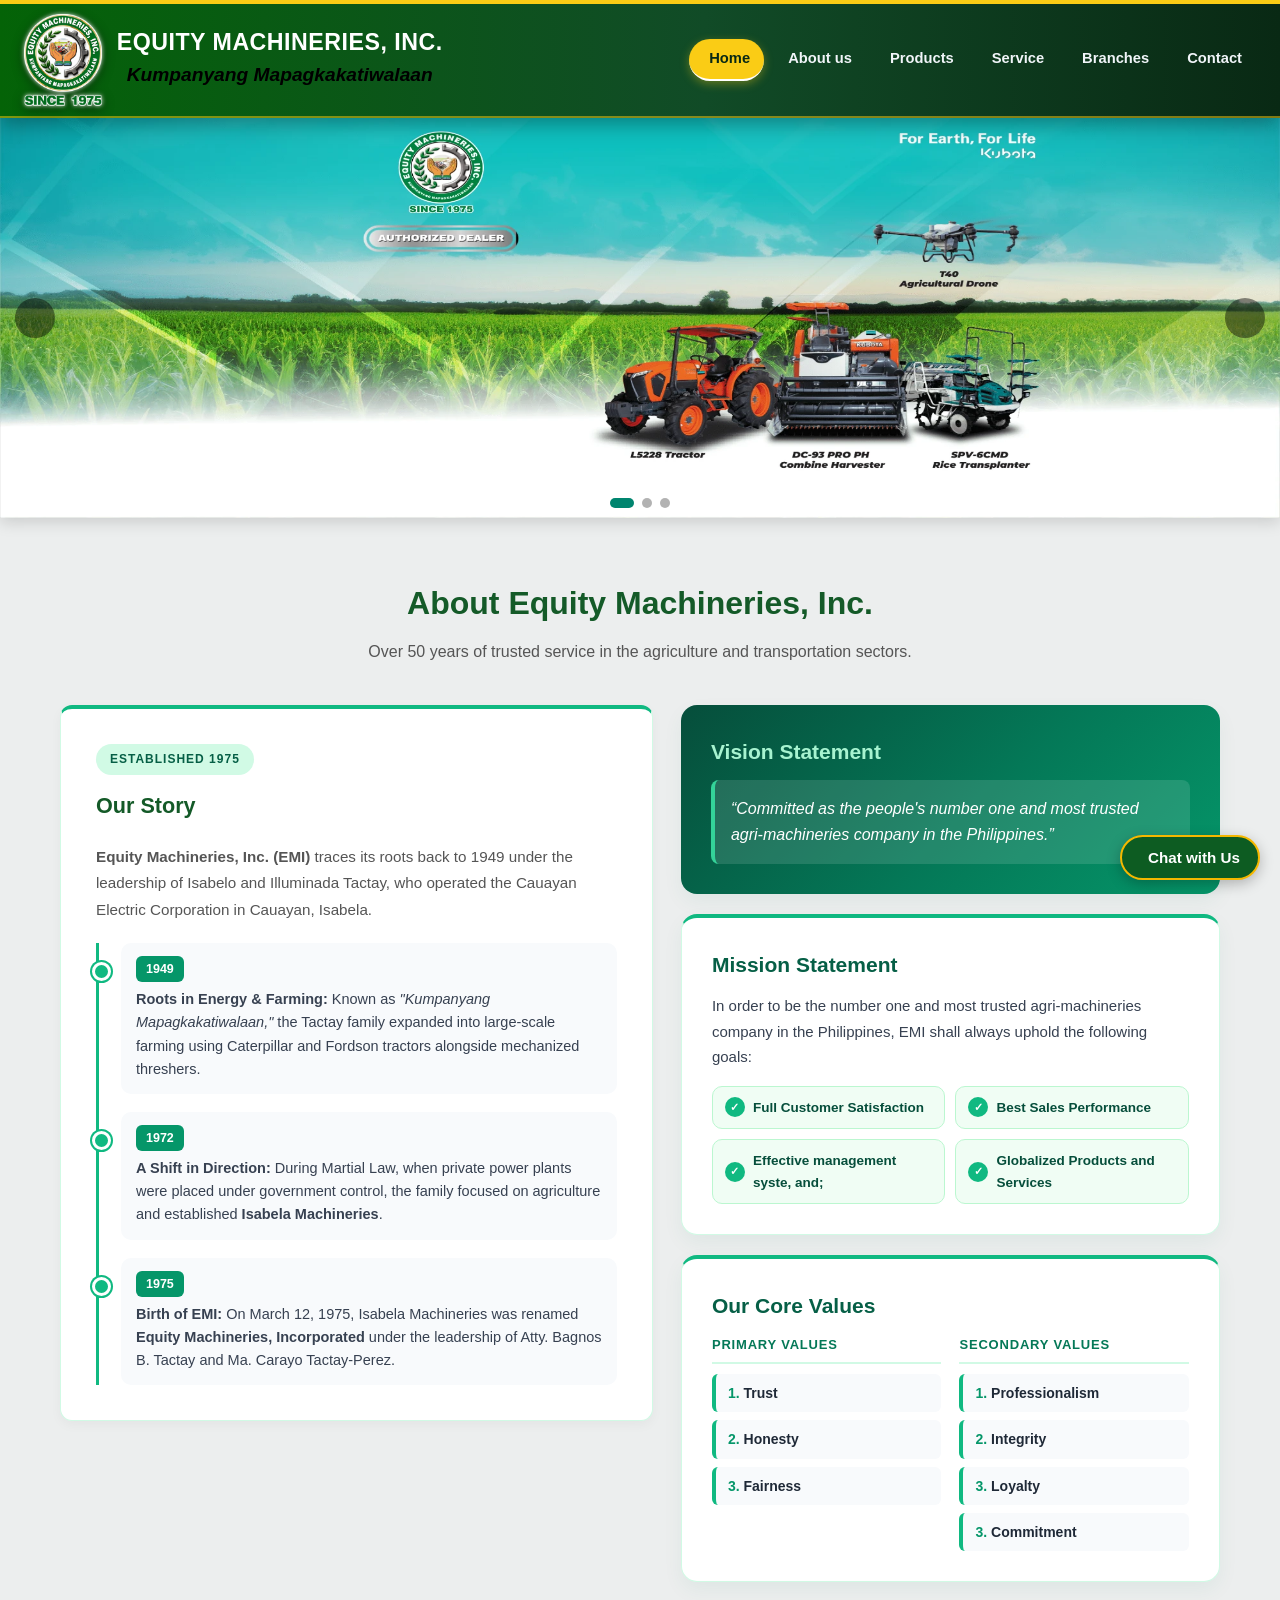
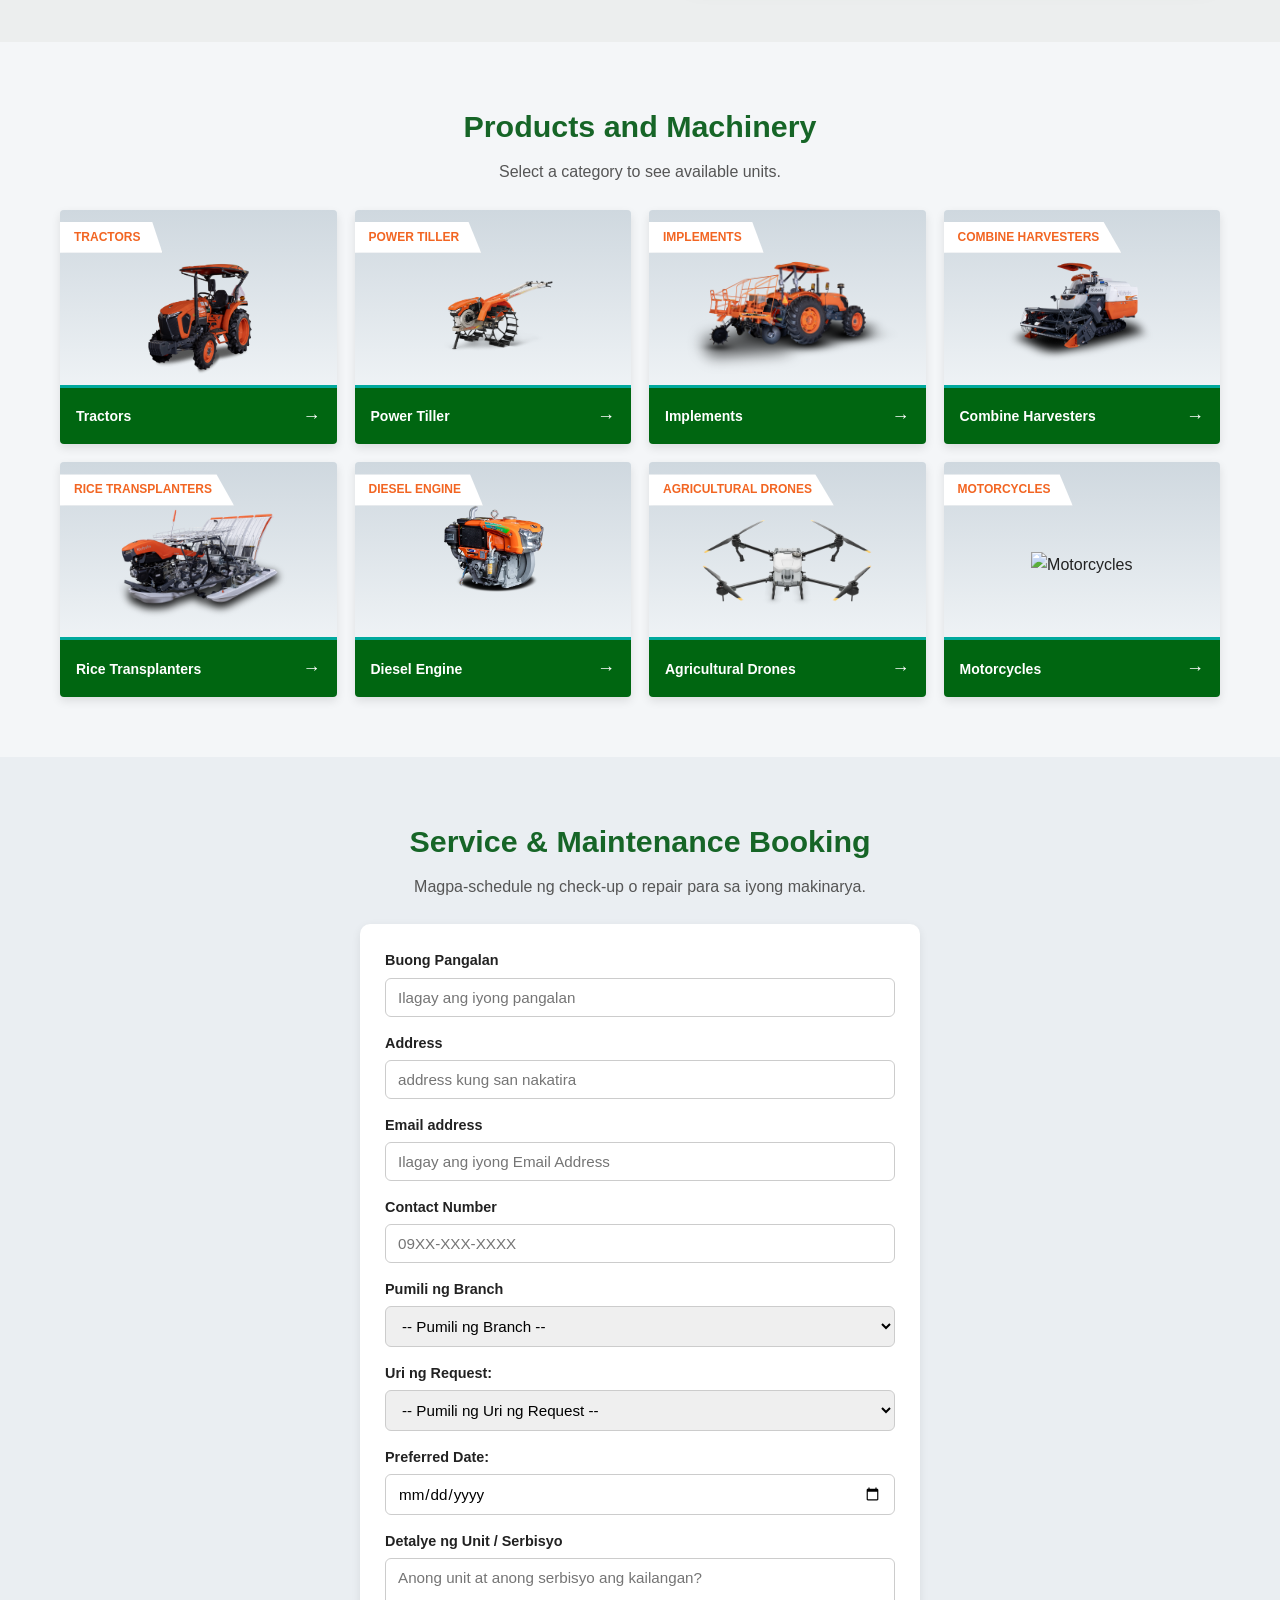
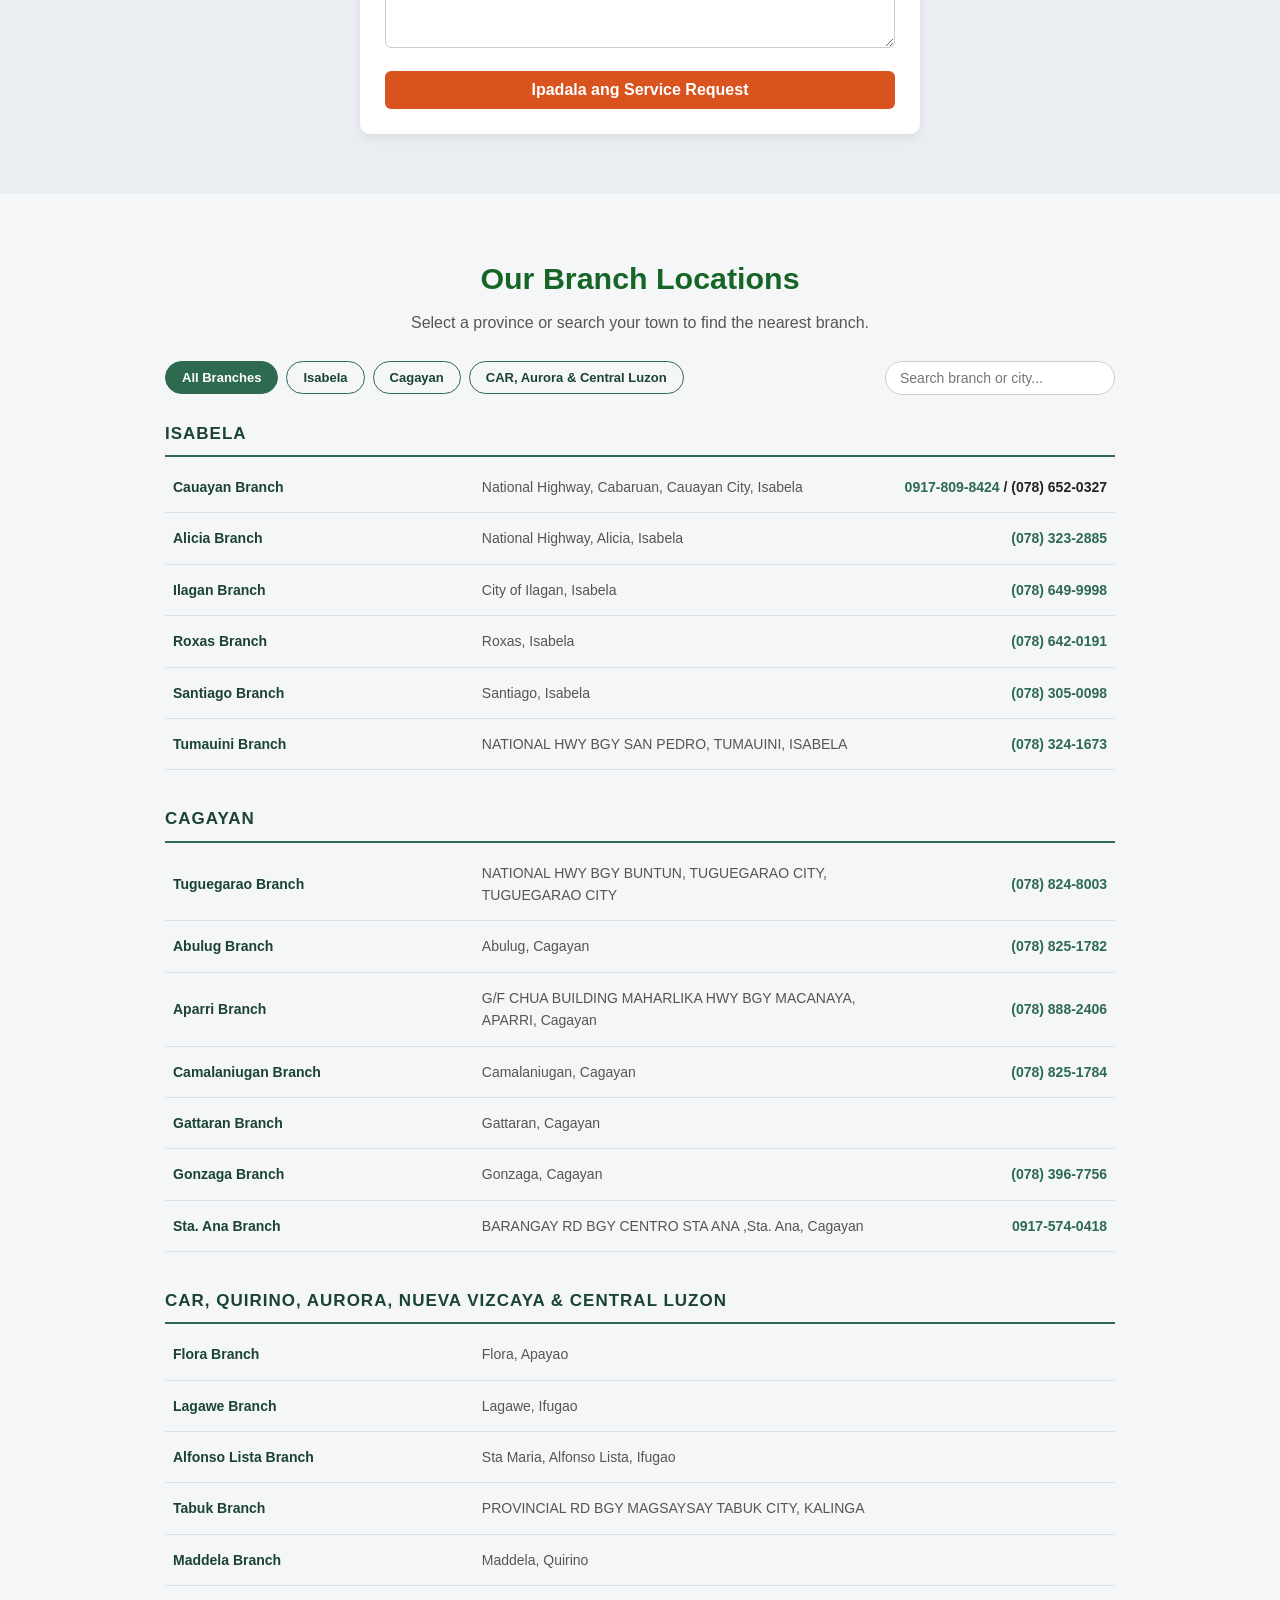
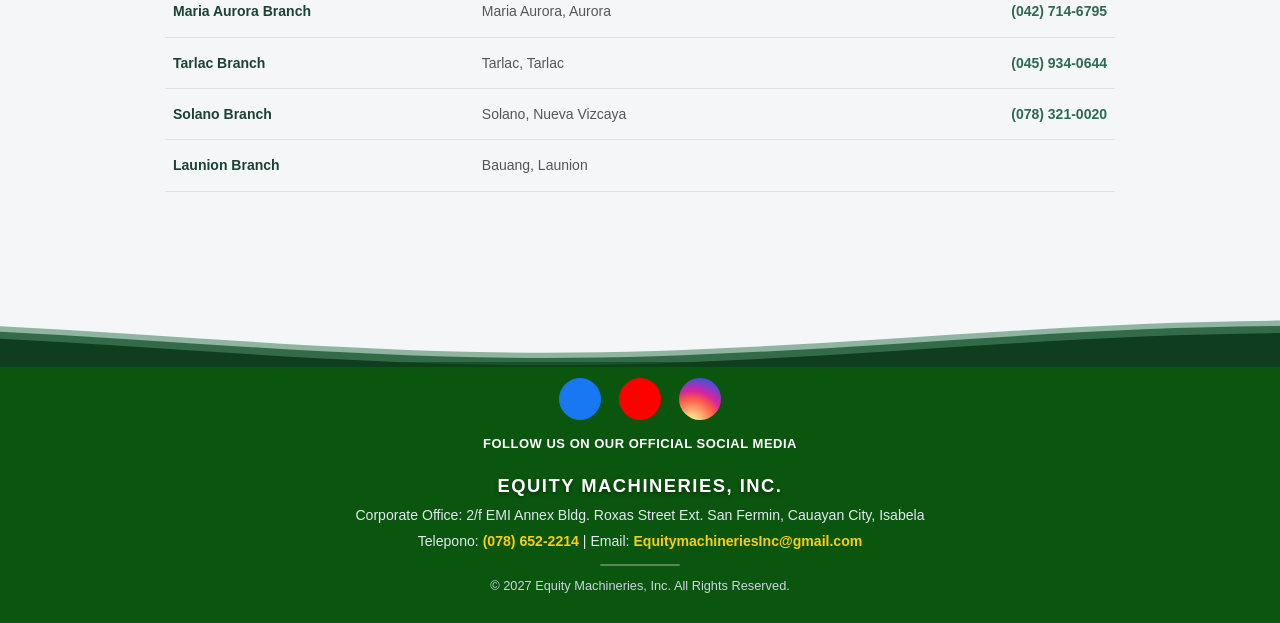
==== commit 4ccfd8a0: "Add files via upload" ====
--- a/.github/workflows/index.html
+++ b/.github/workflows/index.html
@@ -65,20 +65,6 @@
       </a>
     </nav>
   </div>
-
-  <!-- Layered Wave Effect sa Ilalim ng Header (Katugma ng Footer) -->
-  <div class="header-waves-wrapper">
-    <svg class="header-waves" xmlns="http://w3.org" viewBox="0 24 150 28" preserveAspectRatio="none" shape-rendering="auto">
-      <defs>
-        <path id="header-gentle-wave" d="M-160 44c30 0 58-18 88-18s 58 18 88 18 58-18 88-18 58 18 88 18 v44h-352z" />
-      </defs>
-      <g>
-        <use href="#header-gentle-wave" x="48" y="0" fill="rgba(22, 101, 52, 0.35)" />
-        <use href="#header-gentle-wave" x="48" y="3" fill="rgba(20, 83, 45, 0.65)" />
-        <use href="#header-gentle-wave" x="48" y="7" fill="#0f3d20" />
-      </g>
-    </svg>
-  </div>
 </header>
 
 
@@ -146,7 +132,7 @@
           <div class="timeline-item">
             <span class="year">1975</span>
             <div>
-              <strong>Birth of EMI:</strong> On March 12, 1975, Isabela Machineries was renamed <strong>Equity Machineries, Incorporated</strong> under the leadership of Atty. Bagnos B. Tactay and Ma. Carazo Tactay-Perea.
+              <strong>Birth of EMI:</strong> On March 12, 1975, Isabela Machineries was renamed <strong>Equity Machineries, Incorporated</strong> under the leadership of Atty. Bagnos B. Tactay and Ma. Carayo Tactay-Perez.
             </div>
           </div>
         </div>
@@ -163,11 +149,11 @@
 
         <div class="about-card">
           <h3>Mission Statement</h3>
-          <p>To uphold our commitment to Filipino farmers and partners, EMI shall always deliver:</p>
+          <p>In order to be the number one and most trusted agri-machineries company in the Philippines, EMI shall always uphold the following goals:</p>
           <ul class="check-list">
             <li>Full Customer Satisfaction</li>
             <li>Best Sales Performance</li>
-            <li>Best After-Sales Service</li>
+            <li>Effective management syste, and;</li>
             <li>Globalized Products and Services</li>
           </ul>
         </div>
@@ -187,9 +173,10 @@
             <div>
               <h4>Secondary Values</h4>
               <ul class="values-list">
-                <li><strong>1.</strong> Teamwork</li>
-                <li><strong>2.</strong> Excellence</li>
-                <li><strong>3.</strong> Innovation</li>
+                <li><strong>1.</strong> Professionalism</li>
+                <li><strong>2.</strong> Integrity</li>
+                <li><strong>3.</strong> Loyalty</li>
+                <li><strong>3.</strong> Commitment</li>
               </ul>
             </div>
           </div>
@@ -198,8 +185,6 @@
     </div>
   </div>
 </section>
-
-
 
 <section id="products" class="section">
   <div class="container">
@@ -294,9 +279,6 @@
 
   </div>
 </section>
-
-
-
 
   <!-- SERVICE BOOKING SECTION -->
   <section id="service" class="section bg-light">
@@ -336,6 +318,7 @@
                 <option value="Product / Unit Inquiry">Product / Unit Inquiry</option>
             </select>
         </div>
+        
   <!-- PREFERRED DATE -->
       <div class="form-group">
           <label for="preferredDate">Preferred Date:</label>
@@ -375,32 +358,32 @@
       <div class="branch-row">
         <div class="branch-name"><strong>Cauayan Branch</strong></div>
         <div class="branch-addr">National Highway, Cabaruan, Cauayan City, Isabela</div>
-        <div class="branch-tel"><a href="tel:09178098424">0917-809-8424</a> / (078) 652-2214</div>
+        <div class="branch-tel"><a href="tel:09178098424">0917-809-8424</a> / (078) 652-0327</div>
       </div>
       <div class="branch-row">
         <div class="branch-name"><strong>Alicia Branch</strong></div>
         <div class="branch-addr">National Highway, Alicia, Isabela</div>
-        <div class="branch-tel"><a href="tel:09175740418">0917-574-0418</a></div>
+        <div class="branch-tel"><a href="tel:09">(078) 323-2885</a></div>
       </div>
       <div class="branch-row">
         <div class="branch-name"><strong>Ilagan Branch</strong></div>
         <div class="branch-addr">City of Ilagan, Isabela</div>
-        <div class="branch-tel"><a href="tel:09175740418">0917-574-0418</a></div>
+        <div class="branch-tel"><a href="tel:09">(078) 649-9998</a></div>
       </div>
       <div class="branch-row">
         <div class="branch-name"><strong>Roxas Branch</strong></div>
         <div class="branch-addr">Roxas, Isabela</div>
-        <div class="branch-tel"><a href="tel:09175740418">0917-574-0418</a></div>
+        <div class="branch-tel"><a href="tel:09">(078) 642-0191</a></div>
       </div>
       <div class="branch-row">
         <div class="branch-name"><strong>Santiago Branch</strong></div>
         <div class="branch-addr">Santiago, Isabela</div>
-        <div class="branch-tel"><a href="tel:09175740418">0917-574-0418</a></div>
+        <div class="branch-tel"><a href="tel:09">(078) 305-0098</a></div>
       </div>
       <div class="branch-row">
         <div class="branch-name"><strong>Tumauini Branch</strong></div>
-        <div class="branch-addr">Tumauini, Isabela</div>
-        <div class="branch-tel"><a href="tel:09175740418">0917-574-0418</a></div>
+        <div class="branch-addr">NATIONAL HWY BGY SAN PEDRO, TUMAUINI, ISABELA</div>
+        <div class="branch-tel"><a href="tel:09">(078) 324-1673</a></div>
       </div>
     </div>
 
@@ -409,37 +392,37 @@
       <h3 class="province-header">Cagayan</h3>
       <div class="branch-row">
         <div class="branch-name"><strong>Tuguegarao Branch</strong></div>
-        <div class="branch-addr">Tuguegarao City, Cagayan</div>
-        <div class="branch-tel"><a href="tel:09175740418">0917-574-0418</a></div>
+        <div class="branch-addr">NATIONAL HWY BGY BUNTUN, TUGUEGARAO CITY, TUGUEGARAO CITY</div>
+        <div class="branch-tel"><a href="tel:09">(078) 824-8003</a></div>
       </div>
       <div class="branch-row">
         <div class="branch-name"><strong>Abulug Branch</strong></div>
         <div class="branch-addr">Abulug, Cagayan</div>
-        <div class="branch-tel"><a href="tel:09175740418">0917-574-0418</a></div>
+        <div class="branch-tel"><a href="tel:09">(078) 825-1782</a></div>
       </div>
       <div class="branch-row">
         <div class="branch-name"><strong>Aparri Branch</strong></div>
-        <div class="branch-addr">Aparri, Cagayan</div>
-        <div class="branch-tel"><a href="tel:09175740418">0917-574-0418</a></div>
+        <div class="branch-addr">G/F CHUA BUILDING MAHARLIKA HWY BGY MACANAYA, APARRI, Cagayan</div>
+        <div class="branch-tel"><a href="tel:09">(078) 888-2406</a></div>
       </div>
       <div class="branch-row">
         <div class="branch-name"><strong>Camalaniugan Branch</strong></div>
         <div class="branch-addr">Camalaniugan, Cagayan</div>
-        <div class="branch-tel"><a href="tel:09175740418">0917-574-0418</a></div>
+        <div class="branch-tel"><a href="tel:09">(078) 825-1784</a></div>
       </div>
       <div class="branch-row">
         <div class="branch-name"><strong>Gattaran Branch</strong></div>
         <div class="branch-addr">Gattaran, Cagayan</div>
-        <div class="branch-tel"><a href="tel:09175740418">0917-574-0418</a></div>
+        <div class="branch-tel"><a href="tel:09"></a></div>
       </div>
       <div class="branch-row">
         <div class="branch-name"><strong>Gonzaga Branch</strong></div>
         <div class="branch-addr">Gonzaga, Cagayan</div>
-        <div class="branch-tel"><a href="tel:09175740418">0917-574-0418</a></div>
+        <div class="branch-tel"><a href="tel:09">(078) 396-7756</a></div>
       </div>
         <div class="branch-row">
         <div class="branch-name"><strong>Sta. Ana Branch</strong></div>
-        <div class="branch-addr">Sta. Ana, Cagayan</div>
+        <div class="branch-addr">BARANGAY RD BGY CENTRO STA ANA ,Sta. Ana, Cagayan</div>
         <div class="branch-tel"><a href="tel:09175740418">0917-574-0418</a></div>
       </div>
     </div>
@@ -450,47 +433,47 @@
       <div class="branch-row">
         <div class="branch-name"><strong>Flora Branch</strong></div>
         <div class="branch-addr">Flora, Apayao</div>
-        <div class="branch-tel"><a href="tel:09175740418">0917-574-0418</a></div>
+        <div class="branch-tel"><a href="tel:09175740418"></a></div>
       </div>
       <div class="branch-row">
         <div class="branch-name"><strong>Lagawe Branch</strong></div>
         <div class="branch-addr">Lagawe, Ifugao</div>
-        <div class="branch-tel"><a href="tel:09175740418">0917-574-0418</a></div>
+        <div class="branch-tel"><a href="tel:09175740418"></a></div>
       </div>
       <div class="branch-row">
         <div class="branch-name"><strong>Alfonso Lista Branch</strong></div>
         <div class="branch-addr">Sta Maria, Alfonso Lista, Ifugao</div>
-        <div class="branch-tel"><a href="tel:09175740418">0917-574-0418</a></div>
+        <div class="branch-tel"><a href="tel:09175740418"></a></div>
       </div>
       <div class="branch-row">
         <div class="branch-name"><strong>Tabuk Branch</strong></div>
-        <div class="branch-addr">Tabuk, Kalinga</div>
-        <div class="branch-tel"><a href="tel:09175740418">0917-574-0418</a></div>
+        <div class="branch-addr">PROVINCIAL RD BGY MAGSAYSAY TABUK CITY, KALINGA</div>
+        <div class="branch-tel"><a href="tel:09175740418"></a></div>
       </div>
       <div class="branch-row">
         <div class="branch-name"><strong>Maddela Branch</strong></div>
         <div class="branch-addr">Maddela, Quirino</div>
-        <div class="branch-tel"><a href="tel:09175740418">0917-574-0418</a></div>
+        <div class="branch-tel"><a href="tel:09175740418"></a></div>
       </div>
       <div class="branch-row">
         <div class="branch-name"><strong>Maria Aurora Branch</strong></div>
         <div class="branch-addr">Maria Aurora, Aurora</div>
-        <div class="branch-tel"><a href="tel:09175740418">0917-574-0418</a></div>
+        <div class="branch-tel"><a href="tel:09175740418">(042) 714-6795</a></div>
       </div>
       <div class="branch-row">
         <div class="branch-name"><strong>Tarlac Branch</strong></div>
         <div class="branch-addr">Tarlac, Tarlac</div>
-        <div class="branch-tel"><a href="tel:09175740418">0917-574-0418</a></div>
+        <div class="branch-tel"><a href="tel:09175740418">(045) 934-0644</a></div>
       </div>
         <div class="branch-row">
         <div class="branch-name"><strong>Solano Branch</strong></div>
         <div class="branch-addr">Solano, Nueva Vizcaya</div>
-        <div class="branch-tel"><a href="tel:09175740418">0917-574-0418</a></div>
+        <div class="branch-tel"><a href="tel:09175740418">(078) 321-0020</a></div>
       </div>
         <div class="branch-row">
         <div class="branch-name"><strong>Launion Branch</strong></div>
         <div class="branch-addr">Bauang, Launion</div>
-        <div class="branch-tel"><a href="tel:09175740418">0917-574-0418</a></div>
+        <div class="branch-tel"><a href="tel:09175740418"></a></div>
       </div>
     </div>
 
@@ -515,32 +498,34 @@
     </svg>
   </div>
 
-  <!-- Main Footer Content -->
+<!-- Main Footer Content -->
   <div class="emi-footer-content">
     <!-- Social Icons -->
     <div class="emi-social-links">
-      <a href="https://facebook.com" target="_blank" rel="noopener" class="emi-social-icon" aria-label="Facebook">
-        <i class="fab fa-facebook-f"></i>
-      </a>
-      <a href="#" target="_blank" rel="noopener" class="emi-social-icon" aria-label="YouTube">
-        <i class="fab fa-youtube"></i>
-      </a>
-      <a href="#" target="_blank" rel="noopener" class="emi-social-icon" aria-label="Instagram">
-        <i class="fab fa-instagram"></i>
-      </a>
-    </div>
-
+        <a href="https://www.facebook.com/equitymachineriesinc/" target="_blank" rel="noopener" class="emi-social-icon fb" aria-label="Facebook">
+          <i class="fab fa-facebook-f"></i>
+        </a>
+        <a href="https://www.youtube.com/@equitymachineriesincsince1975" target="_blank" rel="noopener" class="emi-social-icon yt" aria-label="YouTube">
+          <i class="fab fa-youtube"></i>
+        </a>
+        <a href="https://www.instagram.com/equity_machineries_inc/" target="_blank" rel="noopener" class="emi-social-icon ig" aria-label="Instagram">
+          <i class="fab fa-instagram"></i>
+        </a>
+      </div>
+
+      <!-- Label sa Ibaba -->
+      <p class="emi-follow-label">Follow Us on Our Official Social Media</p>
     <!-- Company Info & Address -->
     <h3 class="emi-company-name">EQUITY MACHINERIES, INC.</h3>
-    <p class="emi-address">Main Office: Maharlika Highway, Cauayan City, Isabela</p>
+    <p class="emi-address">Corporate Office: 2/f EMI Annex Bldg. Roxas Street Ext. San Fermin, Cauayan City, Isabela</p>
     <p class="emi-contact">
       Telepono: <a href="tel:0786522214">(078) 652-2214</a> | 
-      Email: <a href="mailto:elmaradaoag@gmail.com">elmaradaoag@gmail.com</a>
+      Email: <a href="mailto:EquitymachineriesInc@gmail.com">EquitymachineriesInc@gmail.com</a>
     </p>
 
     <div class="emi-divider"></div>
 
-    <p class="emi-copyright">© 2026 Equity Machineries, Inc. All Rights Reserved.</p>
+    <p class="emi-copyright">© 2027 Equity Machineries, Inc. All Rights Reserved.</p>
   </div>
 </footer>
 
@@ -655,7 +640,6 @@
   </button>
 </div>
 
-
   <script src="script.js"></script>
 </body>
 </html>
--- a/.github/workflows/style.css
+++ b/.github/workflows/style.css
@@ -7,7 +7,7 @@
   width: 100%;
   height: auto !important;
   min-height: unset !important;
-  background: linear-gradient(90deg, #092914 0%, #114b27 55%, #092914 100%) !important;
+  background: linear-gradient(90deg, #046307 0%, #114b27 55%, #092914 100%) !important;
   border-top: 4px solid #facc15 !important;
   border-bottom: 2px solid rgba(250, 204, 21, 0.5) !important;
   padding: 0 !important;
@@ -18,9 +18,6 @@
 }
 
 /* Siguraduhing nakatago ang lumang wave kung naiwan sa HTML */
-.header-waves-wrapper {
-  display: none !important;
-}
 
 .header-container {
   max-width: 1380px;
@@ -72,8 +69,8 @@
 }
 
 .brand-text .tagline {
-  color: #facc15 !important;
-  font-size: 0.92rem !important;
+  color: #000000 !important;
+  font-size: 1.20rem !important;
   font-style: italic !important;
   font-weight: 600 !important;
   margin: 3px 0 0 !important;
@@ -205,8 +202,8 @@
   border-top: 4px solid #10b981;
   box-shadow: 0 8px 20px rgba(4, 120, 87, 0.06);
   transition: transform 0.3s cubic-bezier(0.25, 0.8, 0.25, 1),
-              box-shadow 0.3s ease,
-              border-color 0.3s ease;
+  box-shadow 0.3s ease,
+  border-color 0.3s ease;
 }
 
 .about-card:hover {
@@ -1221,7 +1218,7 @@
 
 /* Compact Main Green Body */
 .emi-footer-content {
-  background: linear-gradient(180deg, #0f3d20 0%, #092914 100%);
+  background: linear-gradient(180deg, #50C878 0%, #50C878 100%);
   padding: 12px 20px 22px !important;
   text-align: center;
 }
@@ -2123,7 +2120,7 @@
 
 /* FOOTER EFFECTS */
 footer.emi-footer {
-  background: linear-gradient(135deg, #0d2627 0%, #165b29 50%, #0f3d1c 100%) !important;
+  background: linear-gradient(135deg, #50C878 0%, #165b29 50%, #0f3d1c 100%) !important;
   color: #ffffff !important;
   text-align: center !important;
   padding: 45px 20px 35px !important;
@@ -2339,7 +2336,7 @@
 /* Main Footer Body */
 .emi-footer-content,
 #contact.emi-footer-content {
-  background: linear-gradient(180deg, #0f3d20 0%, #092914 100%) !important;
+  background: linear-gradient(180deg, #0B560E 0%, #0B560E 100%) !important;
   color: #ffffff !important;
   padding: 16px 20px 26px !important;
   text-align: center;
@@ -3514,9 +3511,43 @@
   }
 }
 
-
-
-
-
-
-
+/* Huwag palitan ang display/padding ng emi-footer-content para hindi masira ang layout */
+.emi-social-links {
+  display: flex;
+  justify-content: center;
+  gap: 14px;
+  margin-bottom: 10px;
+}
+
+/* Exact Official Platform Colors */
+.emi-social-icon.fb {
+  background-color: #1877F2 !important;
+  border-color: #1877F2 !important;
+  color: #FFFFFF !important;
+}
+
+.emi-social-icon.yt {
+  background-color: #FF0000 !important;
+  border-color: #FF0000 !important;
+  color: #FFFFFF !important;
+}
+
+.emi-social-icon.ig {
+  background: radial-gradient(circle at 30% 107%, #fdf497 0%, #fdf497 5%, #fd5949 45%, #d6249f 60%, #285AEB 90%) !important;
+  border: none !important;
+  color: #FFFFFF !important;
+}
+
+/* Puting Label para mabasa sa Dark Green Background */
+.emi-follow-label {
+  display: block;
+  width: 100%;
+  text-align: center;
+  margin: 8px 0 16px 0;
+  font-size: 13px;
+  font-weight: 600;
+  color: #FFFFFF;
+  letter-spacing: 0.5px;
+  text-transform: uppercase;
+}
+
--- a/.github/workflows/style.css
+++ b/.github/workflows/style.css
@@ -7,7 +7,7 @@
   width: 100%;
   height: auto !important;
   min-height: unset !important;
-  background: linear-gradient(90deg, #092914 0%, #114b27 55%, #092914 100%) !important;
+  background: linear-gradient(90deg, #046307 0%, #114b27 55%, #092914 100%) !important;
   border-top: 4px solid #facc15 !important;
   border-bottom: 2px solid rgba(250, 204, 21, 0.5) !important;
   padding: 0 !important;
@@ -18,9 +18,6 @@
 }
 
 /* Siguraduhing nakatago ang lumang wave kung naiwan sa HTML */
-.header-waves-wrapper {
-  display: none !important;
-}
 
 .header-container {
   max-width: 1380px;
@@ -72,8 +69,8 @@
 }
 
 .brand-text .tagline {
-  color: #facc15 !important;
-  font-size: 0.92rem !important;
+  color: #000000 !important;
+  font-size: 1.20rem !important;
   font-style: italic !important;
   font-weight: 600 !important;
   margin: 3px 0 0 !important;
@@ -205,8 +202,8 @@
   border-top: 4px solid #10b981;
   box-shadow: 0 8px 20px rgba(4, 120, 87, 0.06);
   transition: transform 0.3s cubic-bezier(0.25, 0.8, 0.25, 1),
-              box-shadow 0.3s ease,
-              border-color 0.3s ease;
+  box-shadow 0.3s ease,
+  border-color 0.3s ease;
 }
 
 .about-card:hover {
@@ -1221,7 +1218,7 @@
 
 /* Compact Main Green Body */
 .emi-footer-content {
-  background: linear-gradient(180deg, #0f3d20 0%, #092914 100%);
+  background: linear-gradient(180deg, #50C878 0%, #50C878 100%);
   padding: 12px 20px 22px !important;
   text-align: center;
 }
@@ -2123,7 +2120,7 @@
 
 /* FOOTER EFFECTS */
 footer.emi-footer {
-  background: linear-gradient(135deg, #0d2627 0%, #165b29 50%, #0f3d1c 100%) !important;
+  background: linear-gradient(135deg, #50C878 0%, #165b29 50%, #0f3d1c 100%) !important;
   color: #ffffff !important;
   text-align: center !important;
   padding: 45px 20px 35px !important;
@@ -2339,7 +2336,7 @@
 /* Main Footer Body */
 .emi-footer-content,
 #contact.emi-footer-content {
-  background: linear-gradient(180deg, #0f3d20 0%, #092914 100%) !important;
+  background: linear-gradient(180deg, #0B560E 0%, #0B560E 100%) !important;
   color: #ffffff !important;
   padding: 16px 20px 26px !important;
   text-align: center;
@@ -3514,9 +3511,43 @@
   }
 }
 
-
-
-
-
-
-
+/* Huwag palitan ang display/padding ng emi-footer-content para hindi masira ang layout */
+.emi-social-links {
+  display: flex;
+  justify-content: center;
+  gap: 14px;
+  margin-bottom: 10px;
+}
+
+/* Exact Official Platform Colors */
+.emi-social-icon.fb {
+  background-color: #1877F2 !important;
+  border-color: #1877F2 !important;
+  color: #FFFFFF !important;
+}
+
+.emi-social-icon.yt {
+  background-color: #FF0000 !important;
+  border-color: #FF0000 !important;
+  color: #FFFFFF !important;
+}
+
+.emi-social-icon.ig {
+  background: radial-gradient(circle at 30% 107%, #fdf497 0%, #fdf497 5%, #fd5949 45%, #d6249f 60%, #285AEB 90%) !important;
+  border: none !important;
+  color: #FFFFFF !important;
+}
+
+/* Puting Label para mabasa sa Dark Green Background */
+.emi-follow-label {
+  display: block;
+  width: 100%;
+  text-align: center;
+  margin: 8px 0 16px 0;
+  font-size: 13px;
+  font-weight: 600;
+  color: #FFFFFF;
+  letter-spacing: 0.5px;
+  text-transform: uppercase;
+}
+
--- a/.github/workflows/style.css
+++ b/.github/workflows/style.css
@@ -7,7 +7,7 @@
   width: 100%;
   height: auto !important;
   min-height: unset !important;
-  background: linear-gradient(90deg, #092914 0%, #114b27 55%, #092914 100%) !important;
+  background: linear-gradient(90deg, #046307 0%, #114b27 55%, #092914 100%) !important;
   border-top: 4px solid #facc15 !important;
   border-bottom: 2px solid rgba(250, 204, 21, 0.5) !important;
   padding: 0 !important;
@@ -18,9 +18,6 @@
 }
 
 /* Siguraduhing nakatago ang lumang wave kung naiwan sa HTML */
-.header-waves-wrapper {
-  display: none !important;
-}
 
 .header-container {
   max-width: 1380px;
@@ -72,8 +69,8 @@
 }
 
 .brand-text .tagline {
-  color: #facc15 !important;
-  font-size: 0.92rem !important;
+  color: #000000 !important;
+  font-size: 1.20rem !important;
   font-style: italic !important;
   font-weight: 600 !important;
   margin: 3px 0 0 !important;
@@ -205,8 +202,8 @@
   border-top: 4px solid #10b981;
   box-shadow: 0 8px 20px rgba(4, 120, 87, 0.06);
   transition: transform 0.3s cubic-bezier(0.25, 0.8, 0.25, 1),
-              box-shadow 0.3s ease,
-              border-color 0.3s ease;
+  box-shadow 0.3s ease,
+  border-color 0.3s ease;
 }
 
 .about-card:hover {
@@ -1221,7 +1218,7 @@
 
 /* Compact Main Green Body */
 .emi-footer-content {
-  background: linear-gradient(180deg, #0f3d20 0%, #092914 100%);
+  background: linear-gradient(180deg, #50C878 0%, #50C878 100%);
   padding: 12px 20px 22px !important;
   text-align: center;
 }
@@ -2123,7 +2120,7 @@
 
 /* FOOTER EFFECTS */
 footer.emi-footer {
-  background: linear-gradient(135deg, #0d2627 0%, #165b29 50%, #0f3d1c 100%) !important;
+  background: linear-gradient(135deg, #50C878 0%, #165b29 50%, #0f3d1c 100%) !important;
   color: #ffffff !important;
   text-align: center !important;
   padding: 45px 20px 35px !important;
@@ -2339,7 +2336,7 @@
 /* Main Footer Body */
 .emi-footer-content,
 #contact.emi-footer-content {
-  background: linear-gradient(180deg, #0f3d20 0%, #092914 100%) !important;
+  background: linear-gradient(180deg, #0B560E 0%, #0B560E 100%) !important;
   color: #ffffff !important;
   padding: 16px 20px 26px !important;
   text-align: center;
@@ -3514,9 +3511,43 @@
   }
 }
 
-
-
-
-
-
-
+/* Huwag palitan ang display/padding ng emi-footer-content para hindi masira ang layout */
+.emi-social-links {
+  display: flex;
+  justify-content: center;
+  gap: 14px;
+  margin-bottom: 10px;
+}
+
+/* Exact Official Platform Colors */
+.emi-social-icon.fb {
+  background-color: #1877F2 !important;
+  border-color: #1877F2 !important;
+  color: #FFFFFF !important;
+}
+
+.emi-social-icon.yt {
+  background-color: #FF0000 !important;
+  border-color: #FF0000 !important;
+  color: #FFFFFF !important;
+}
+
+.emi-social-icon.ig {
+  background: radial-gradient(circle at 30% 107%, #fdf497 0%, #fdf497 5%, #fd5949 45%, #d6249f 60%, #285AEB 90%) !important;
+  border: none !important;
+  color: #FFFFFF !important;
+}
+
+/* Puting Label para mabasa sa Dark Green Background */
+.emi-follow-label {
+  display: block;
+  width: 100%;
+  text-align: center;
+  margin: 8px 0 16px 0;
+  font-size: 13px;
+  font-weight: 600;
+  color: #FFFFFF;
+  letter-spacing: 0.5px;
+  text-transform: uppercase;
+}
+
